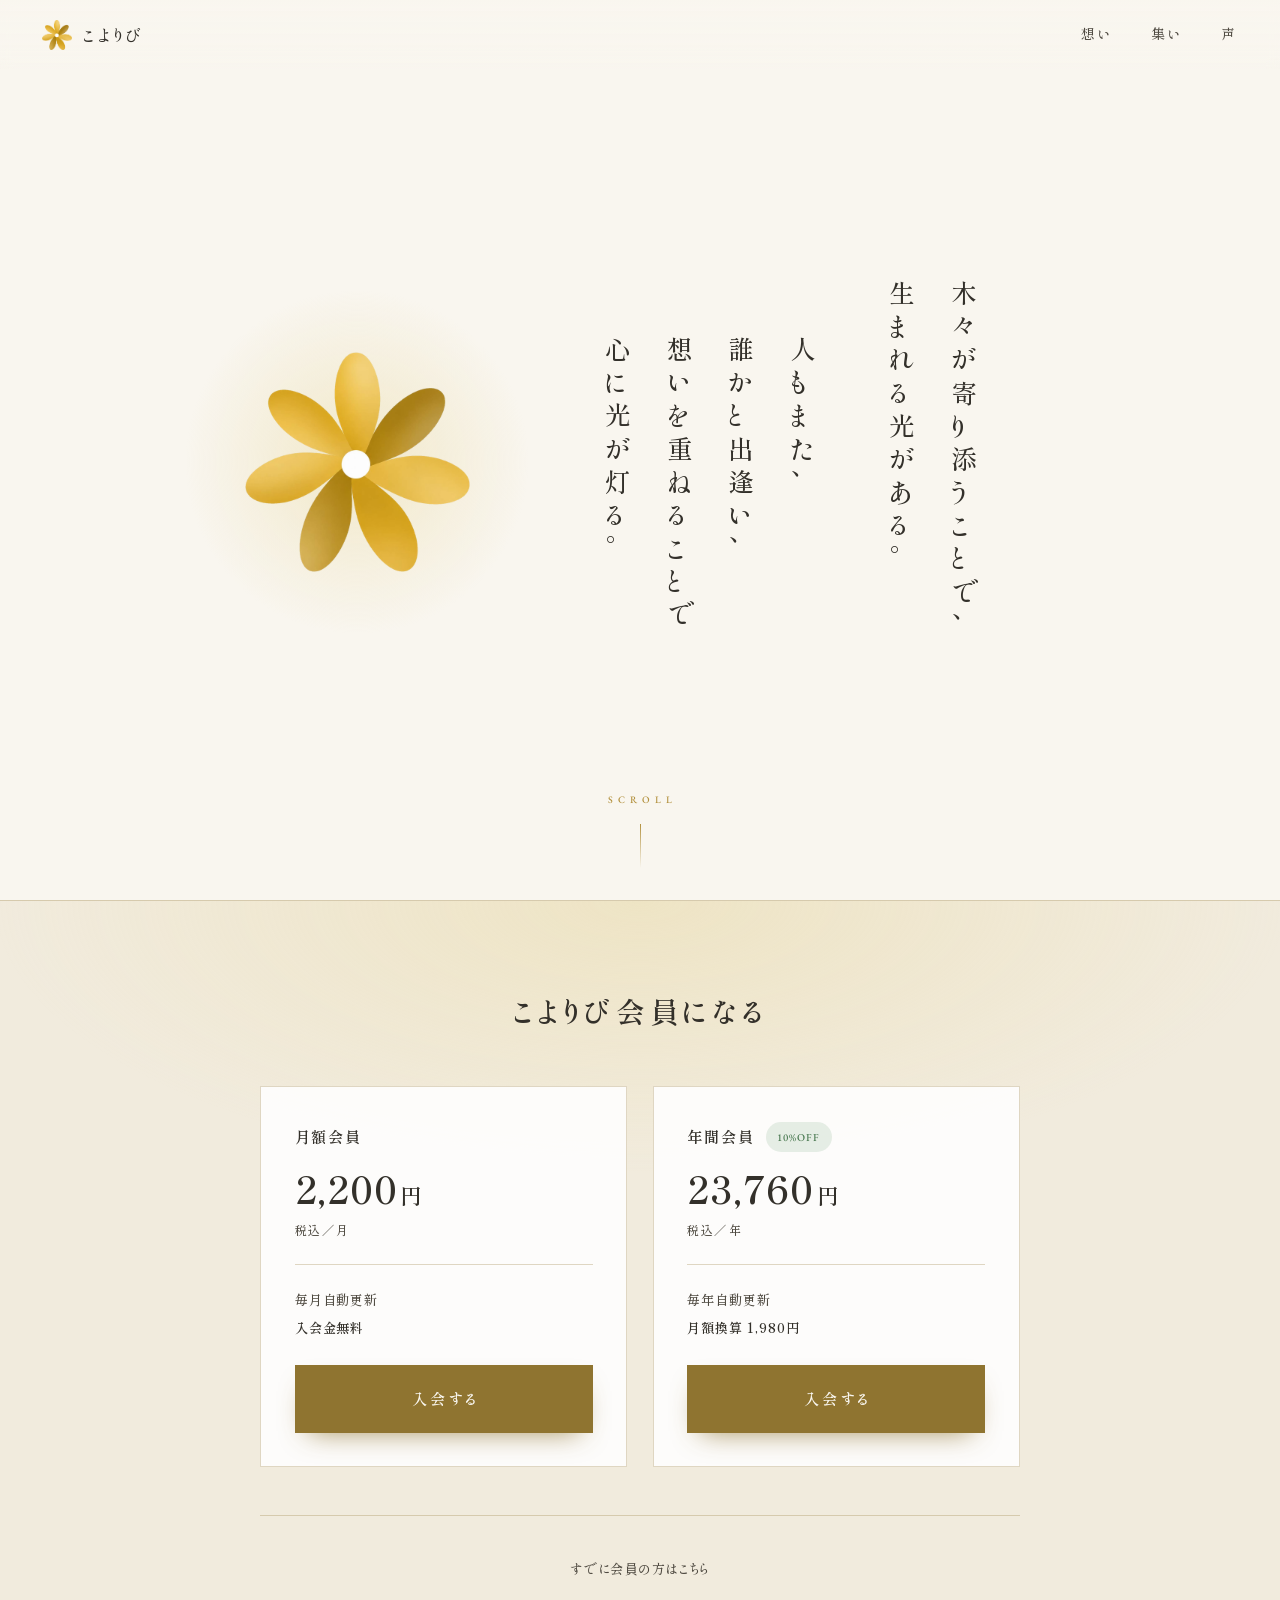
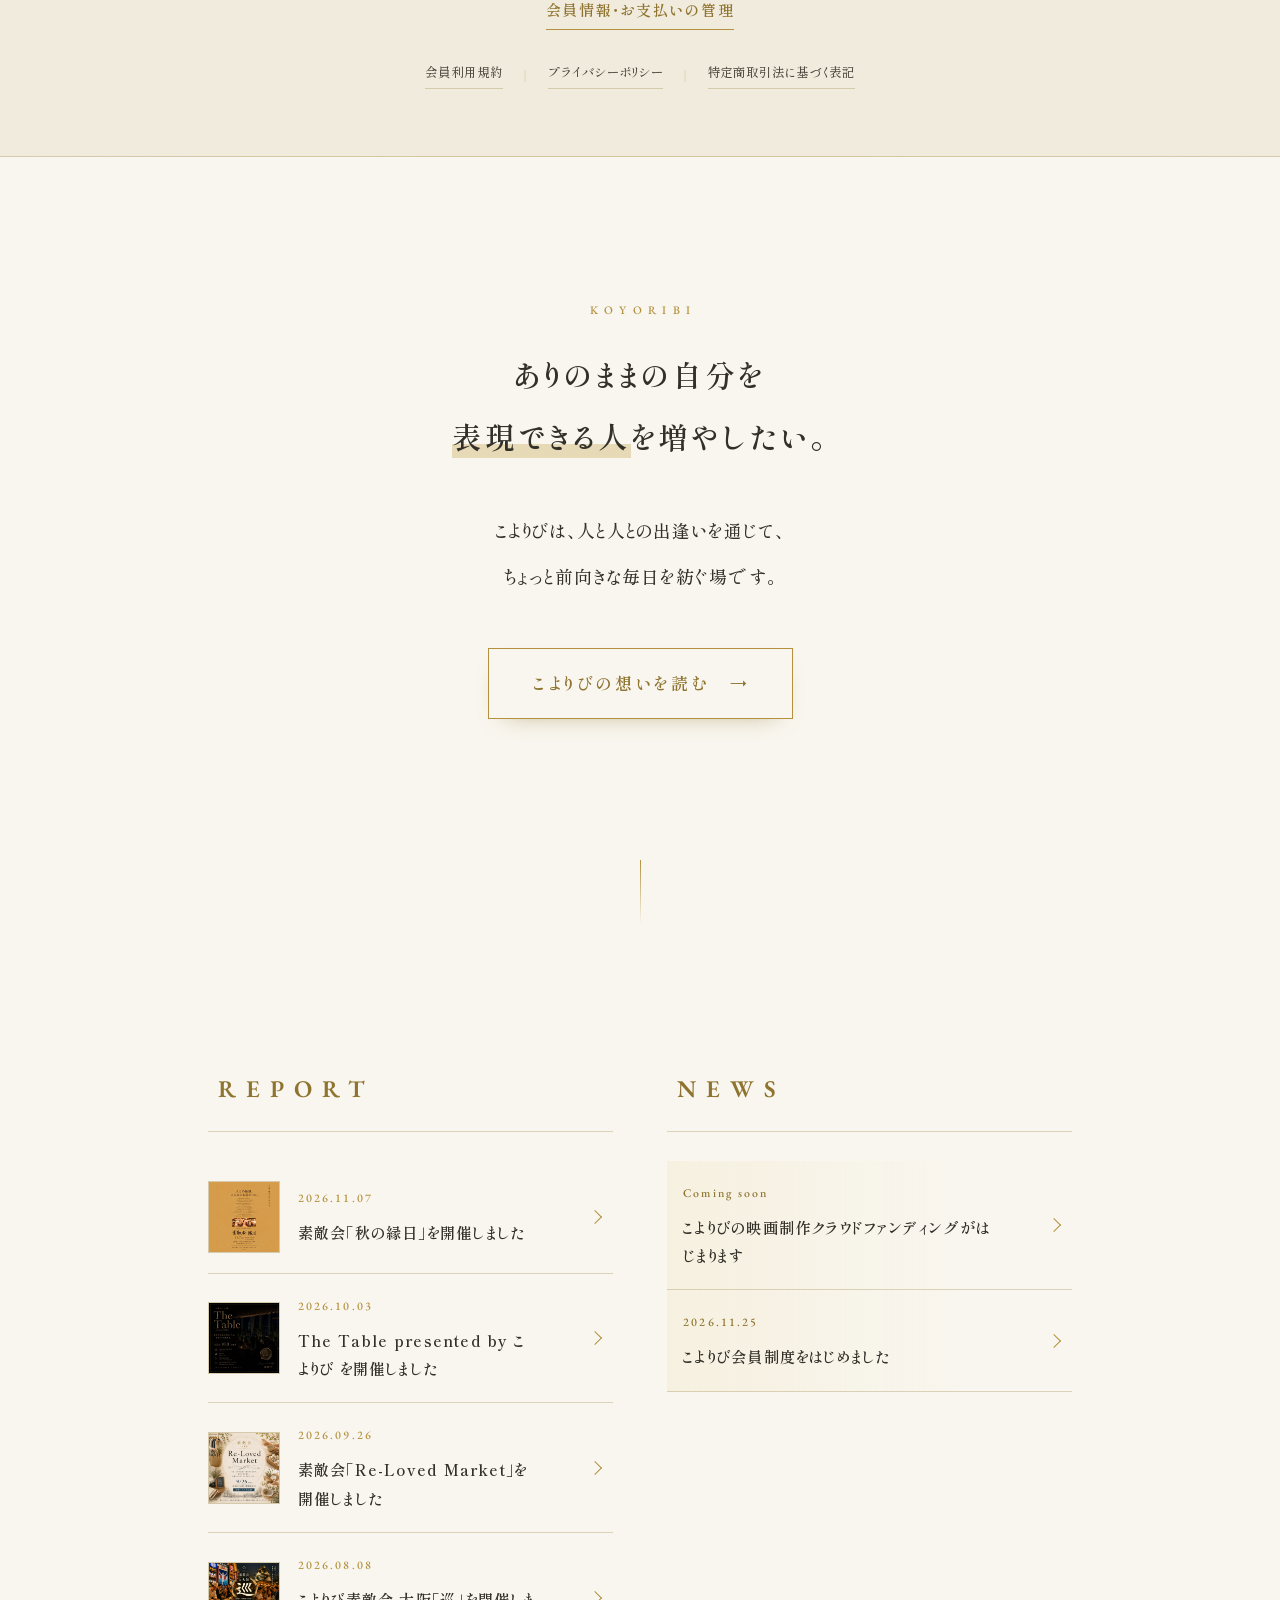
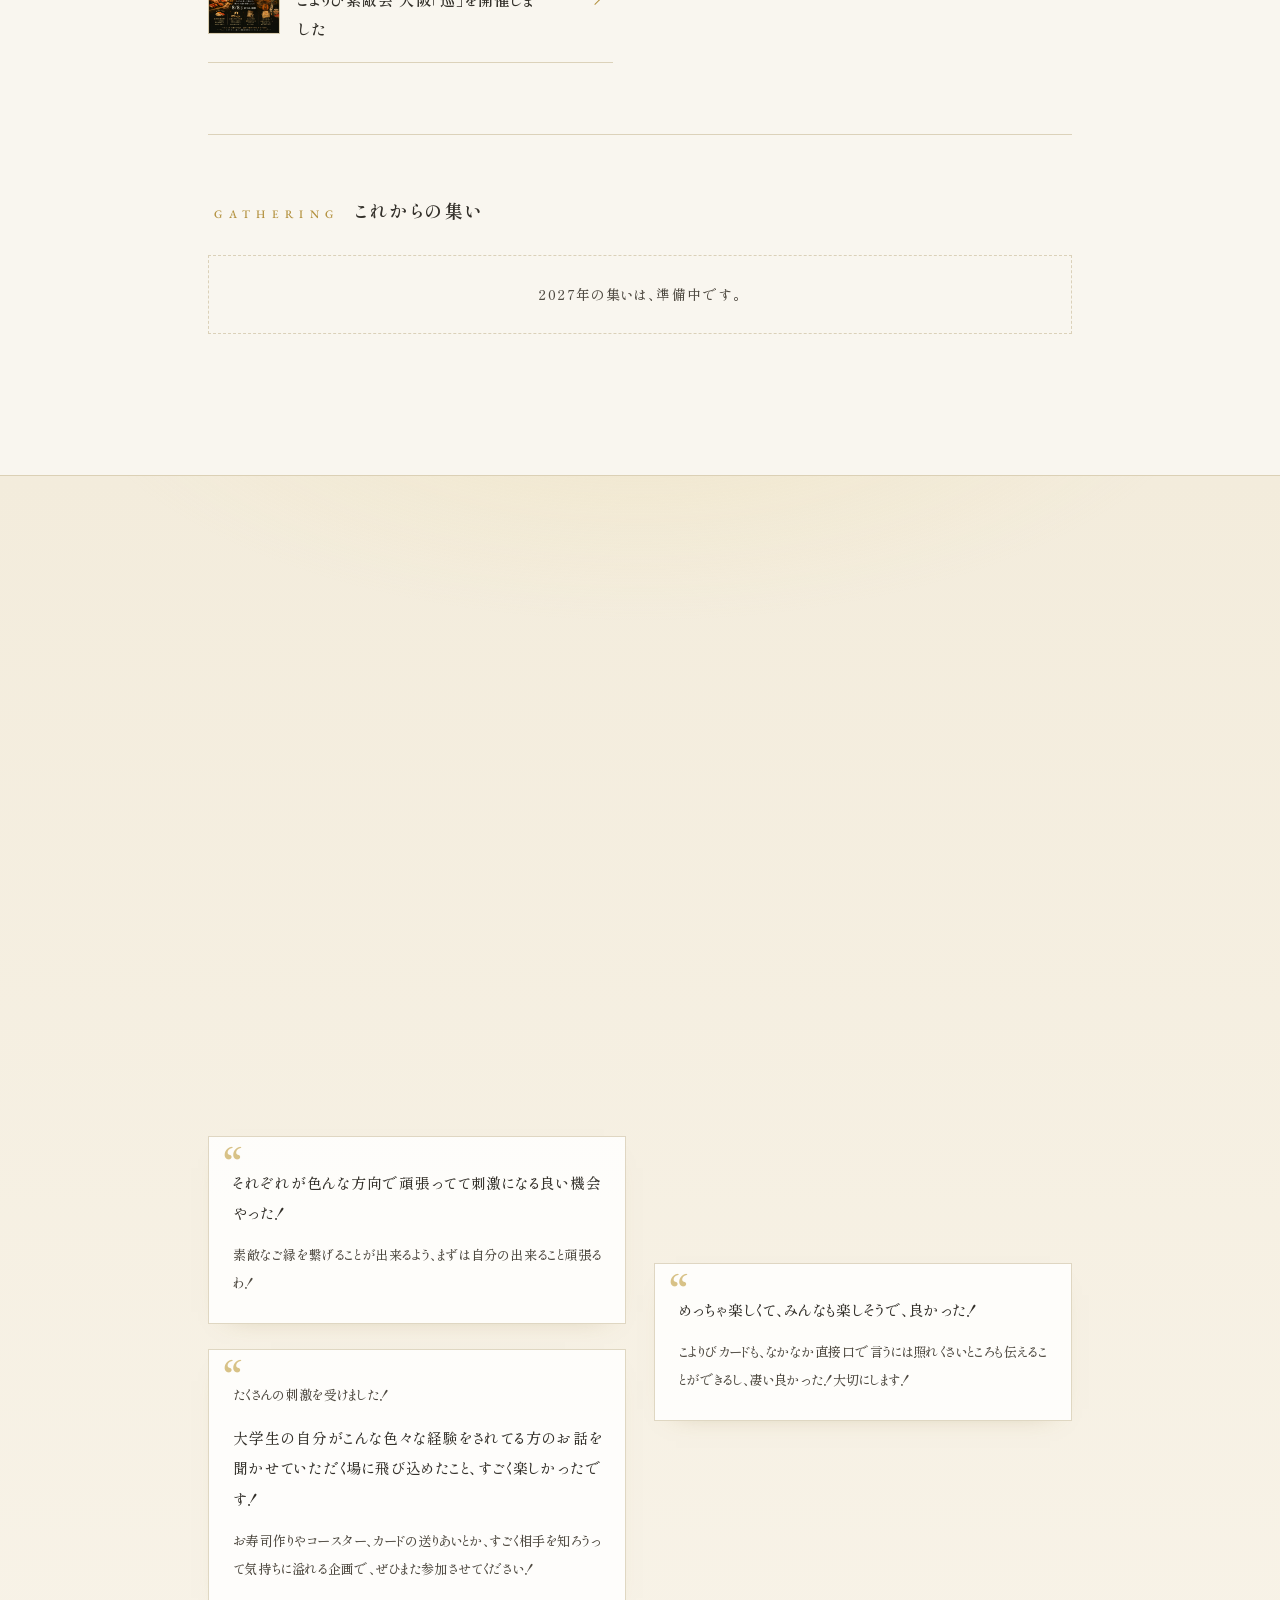
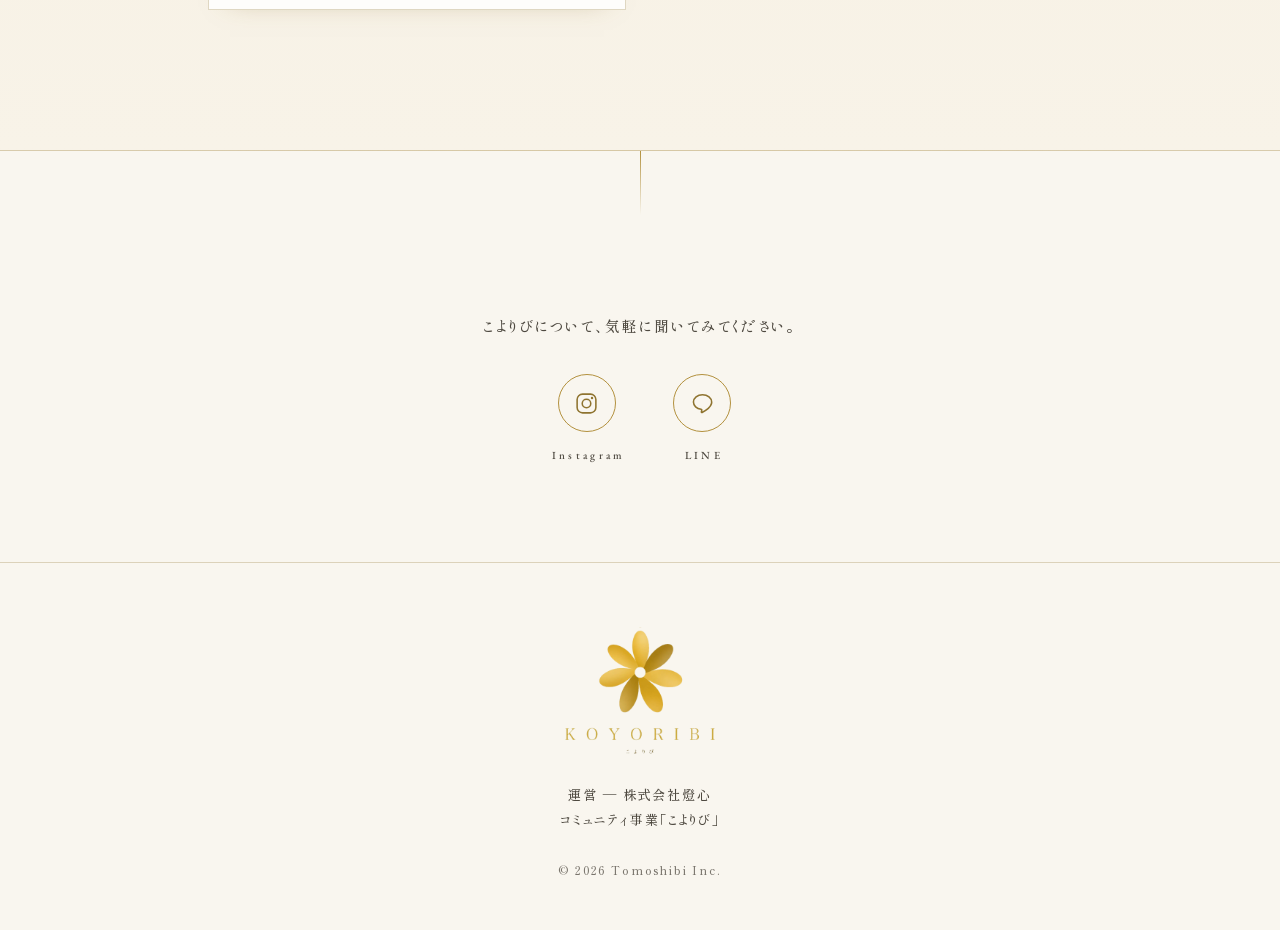
==== index.html @ 7877cbed "Add files via upload" ====
<!DOCTYPE html>
<html lang="ja">
<head>
<meta charset="UTF-8">
<meta name="viewport" content="width=device-width, initial-scale=1.0">
<title>こよりび | 木々が寄り添うことで、生まれる光がある。</title>
<meta name="description" content="こよりびは、人と人との出逢いを通じて、ちょっと前向きな毎日を紡ぐ場です。運営:株式会社燈心">
<link rel="preconnect" href="https://fonts.googleapis.com">
<link rel="preconnect" href="https://fonts.gstatic.com" crossorigin>
<link href="https://fonts.googleapis.com/css2?family=Shippori+Mincho:wght@400;500;600&family=EB+Garamond:wght@400;500&display=swap" rel="stylesheet">
<link rel="icon" href="logo-mark.png">
<link rel="stylesheet" href="style.css">
<style>
/* 折り返し単位(スマホで不自然な改行を防ぐ) */
.nb{ display:inline-block; }

/* ============ オープニング(木々が寄り添い、木漏れ日が生まれる) ============ */
#opening{
  position:fixed; inset:0; z-index:100;
  width:100%; height:100%;
  background:var(--washi);
  display:flex;
  align-items:center;
  justify-content:center;
  animation:openOut 1s ease 3.5s forwards;
}
#opening .op-inner{
  width:100%; max-width:560px;
  text-align:center;
  padding:0 1.4rem;
}
#opening .op-scene{
  width:100%;
  opacity:0;
  animation:opFade 1s ease .15s forwards;
}
#opening .op-scene svg{ display:block; width:100%; height:auto; overflow:visible; }

/* 木 */
#opening .op-trunk, #opening .op-branch{
  fill:none; stroke:#8C7A63; stroke-linecap:round;
}
#opening .op-trunk{ stroke-width:5; }
#opening .op-branch{ stroke-width:2.6; }
#opening .op-leaf{ opacity:.92; }
#opening .op-leaf.a{ fill:#9DB587; }
#opening .op-leaf.b{ fill:#B7CBA2; }
#opening .op-leaf.c{ fill:#879F74; }
#opening .op-ground{ fill:none; stroke:var(--line); stroke-width:1.4; stroke-linecap:round; }

#opening .op-tree{ transform-box:fill-box; transform-origin:50% 100%; }
#opening .op-l{ transform:translateX(-86px) rotate(-7deg); animation:opLeanL 2s cubic-bezier(.3,.85,.3,1) .25s forwards; }
#opening .op-r{ transform:translateX(86px)  rotate(7deg);  animation:opLeanR 2s cubic-bezier(.3,.85,.3,1) .25s forwards; }
@keyframes opLeanL{ to{ transform:translateX(0) rotate(0deg); } }
@keyframes opLeanR{ to{ transform:translateX(0) rotate(0deg); } }

/* 木漏れ日 */
#opening .op-light{ opacity:0; animation:opFade 1.3s ease 1.4s forwards; }
#opening .op-glow{ transform-origin:50% 40%; animation:opBloom 2.4s ease 1.4s forwards; }
@keyframes opBloom{ from{ transform:scale(.55); } to{ transform:scale(1); } }
#opening .op-rays{ opacity:0; animation:opRay 1.8s ease 1.75s forwards; }
@keyframes opRay{ to{ opacity:1; } }

/* ひかりの粒 */
#opening .op-dot{ fill:#E3CE8C; opacity:0; }
#opening .op-dot:nth-of-type(1){ animation:opDot 2.6s ease 2.0s infinite; }
#opening .op-dot:nth-of-type(2){ animation:opDot 2.6s ease 2.4s infinite; }
#opening .op-dot:nth-of-type(3){ animation:opDot 2.6s ease 2.8s infinite; }
@keyframes opDot{
  0%{ opacity:0; transform:translateY(-6px); }
  40%{ opacity:.9; }
  100%{ opacity:0; transform:translateY(22px); }
}

#opening .op-logo{
  width:clamp(160px, 36vw, 230px);
  margin:1.6rem auto 0;
  opacity:0;
  animation:opRise 1.2s cubic-bezier(.25,.8,.3,1) 2s forwards;
}
#opening .op-logo img{ display:block; width:100%; height:auto; }
#opening .op-word{
  margin-top:1rem;
  font-size:.8rem;
  letter-spacing:.3em; text-indent:.3em;
  color:var(--sumi-soft);
  opacity:0;
  animation:opFade 1.1s ease 2.5s forwards;
}
@keyframes opFade{ to{ opacity:1; } }
@keyframes opRise{ from{ opacity:0; transform:translateY(12px); } to{ opacity:1; transform:none; } }
@keyframes openOut{ to{ opacity:0; visibility:hidden; } }

body.op-lock{ overflow:hidden; }

@media (prefers-reduced-motion: reduce){ #opening{ display:none; } }

/* ============ Hero ============ */
.hero{
  min-height:100svh;
  width:100%;
  display:flex;
  align-items:center;
  justify-content:center;
  position:relative;
  padding:6.5rem 1.2rem 5rem;
}
.hero-inner{
  display:flex;
  align-items:center;
  justify-content:center;
  gap:clamp(1.8rem, 6vw, 5rem);
  max-width:100%;
}
.hero-flower{
  position:relative;
  width:clamp(140px, 24vw, 225px);
  flex-shrink:0;
}
.hero-flower img{ display:block; width:100%; height:auto; cursor:pointer; transition:transform 1.2s cubic-bezier(.3,.7,.25,1); }
.hero-flower:hover img{ transform:rotate(360deg); }
.hero-flower::before{
  content:"";
  position:absolute; inset:-38%;
  background:radial-gradient(circle, rgba(235,220,168,.55), transparent 62%);
  animation:breath 7s ease-in-out infinite;
  z-index:-1;
}
@keyframes breath{
  0%,100%{ opacity:.5; transform:scale(.96); }
  50%{ opacity:.95; transform:scale(1.05); }
}

.hero-copy{
  display:flex;
  flex-direction:row-reverse;
  align-items:flex-start;
  justify-content:center;
  gap:clamp(1.2rem, 3vw, 2.4rem);
}
.hero-copy .line{
  font-size:clamp(1.1rem, 2.6vw, 1.6rem);
  font-weight:500;
  color:var(--sumi);
  white-space:nowrap;
}
.hero-copy .poem{ padding-top:2.2em; }

.hero-load{ opacity:0; animation:heroin 1.6s ease forwards; }
.hero-load.d1{ animation-delay:3.9s; }
.hero-load.d2{ animation-delay:4.25s; }
.hero-load.d3{ animation-delay:4.6s; }
@keyframes heroin{ from{ opacity:0; transform:translateY(14px); } to{ opacity:1; transform:none; } }

.scroll-cue{
  position:absolute; bottom:2rem; left:0; right:0;
  font-family:var(--latin); font-size:.62rem; letter-spacing:.5em; text-indent:.5em;
  color:var(--kin); text-align:center;
  opacity:0; animation:heroin 1.6s ease 5.1s forwards;
}
.scroll-cue::after{
  content:""; display:block; width:1px; height:44px;
  margin:.8rem auto 0;
  background:linear-gradient(var(--kin), transparent);
  animation:cue 2.6s ease-in-out infinite;
}
@keyframes cue{ 0%{ transform:scaleY(0); transform-origin:top; } 55%{ transform:scaleY(1); transform-origin:top; } 56%{ transform-origin:bottom; } 100%{ transform:scaleY(0); transform-origin:bottom; } }

@media (prefers-reduced-motion: reduce){
  .hero-load, .scroll-cue{ opacity:1; animation:none; }
}

@media (min-width:601px){
  /* PCのみ:ロゴを少し左へ寄せる(テキストの位置は動かさない) */
  .hero-flower{ position:relative; left:clamp(-4rem, -3.2vw, -1.2rem); }
}

@media (max-width:600px){
  .hero-inner{ flex-direction:column; gap:2.2rem; }
  .hero-flower{ width:135px; }
  .hero-copy .poem{ padding-top:1.3em; }
  .hero-copy .line{ font-size:1.02rem; }
}

/* ============ 序 ============ */
.intro{ text-align:center; }
.intro p{ font-size:clamp(1rem, 2vw, 1.12rem); line-height:2.6; }
.intro .more{ margin-top:3rem; }

/* メインメッセージ */
.intro .main-line{
  font-size:clamp(1.25rem, 3.4vw, 1.85rem);
  font-weight:600;
  line-height:2.1;
  letter-spacing:.1em;
  color:var(--sumi);
  margin-bottom:2.4rem;
}
.intro .main-line .accent{
  background:linear-gradient(transparent 68%, rgba(216,194,135,.55) 68%);
}

/* 想いを読むボタン(強調) */
.link-line{
  display:inline-flex; align-items:center; gap:.9em;
  font-size:clamp(.95rem, 2.1vw, 1.05rem);
  font-weight:600;
  letter-spacing:.2em; text-indent:.2em;
  color:var(--kin-deep);
  border:1px solid var(--kin);
  padding:1.05rem 2.6rem;
  position:relative; overflow:hidden;
  box-shadow:0 10px 26px -18px rgba(143,116,48,.75);
  transition:color .4s, box-shadow .4s, transform .4s cubic-bezier(.25,.8,.3,1);
}
.link-line::before{
  content:""; position:absolute; inset:0; background:var(--kin);
  transform:scaleX(0); transform-origin:left; z-index:-1;
  transition:transform .45s cubic-bezier(.25,.8,.3,1);
}
.link-line .arrow{ transition:transform .45s cubic-bezier(.25,.8,.3,1); }
.link-line:hover, .link-line:focus-visible{
  color:var(--washi);
  transform:translateY(-3px);
  box-shadow:0 16px 32px -18px rgba(143,116,48,.9);
}
.link-line:hover::before, .link-line:focus-visible::before{ transform:scaleX(1); }
.link-line:hover .arrow{ transform:translateX(6px); }

/* ============ お知らせ(報告 / 特別な連絡) ============ */
.notice-grid{
  display:grid;
  grid-template-columns:repeat(auto-fit, minmax(min(100%, 300px), 1fr));
  gap:clamp(1.1rem, 2.6vw, 1.8rem);
  max-width:900px;
  margin:clamp(3rem, 7vw, 4.6rem) auto 0;
  text-align:left;
}
.notice{
  border:1px solid var(--line);
  background:rgba(255,255,255,.6);
  padding:clamp(1.6rem, 3.4vw, 2.1rem);
  position:relative;
  display:flex; flex-direction:column;
  transition:transform .5s cubic-bezier(.25,.8,.3,1), box-shadow .5s;
}
.notice:hover{ transform:translateY(-5px); box-shadow:0 18px 40px -22px rgba(143,116,48,.4); }
.notice-label{
  display:inline-block;
  align-self:flex-start;
  font-family:var(--latin);
  font-size:.64rem; letter-spacing:.34em; text-indent:.34em;
  text-transform:uppercase;
  color:var(--kin-deep);
  border:1px solid var(--line);
  padding:.34rem .9rem;
  margin-bottom:1.3rem;
}
.notice h3{
  font-size:1.06rem; font-weight:600;
  line-height:1.95; letter-spacing:.1em;
  margin-bottom:.9rem;
}
.notice-list{ list-style:none; }
.notice-list li{
  font-size:.86rem; line-height:2.1; color:var(--sumi-soft);
  padding-left:1.1em; position:relative;
}
.notice-list li + li{ margin-top:.7rem; }
.notice-list li::before{
  content:""; position:absolute; left:0; top:.95em;
  width:5px; height:5px; border-radius:50%; background:var(--kin-pale);
}
.notice-list .date{
  font-family:var(--latin); font-size:.76rem;
  letter-spacing:.14em; color:var(--kin); margin-right:.7em;
}
.notice p{ font-size:.88rem; line-height:2.15; color:var(--sumi-soft); }
.notice .notice-cta{ margin-top:1.5rem; }
.notice .notice-cta .btn-apply{
  display:block; text-align:center;
  padding:.95rem 1rem;
  font-size:.86rem;
  letter-spacing:.16em; text-indent:.16em;
}

/* 特別な連絡 */
.notice.is-special{
  background:linear-gradient(180deg, rgba(235,220,168,.26), rgba(255,255,255,.72));
  border-color:var(--kin);
}
.notice.is-special .notice-label{
  background:var(--kin-deep); color:var(--washi); border-color:var(--kin-deep);
}
.notice.is-special::after{
  content:""; position:absolute; inset:3px;
  border:1px solid rgba(179,145,62,.3);
  pointer-events:none;
}

/* ============ 素敵会・イベント一覧 ============ */
.event-head{ text-align:center; }
.event-lead{
  text-align:center; color:var(--sumi-soft);
  font-size:.98rem; line-height:2.4;
  max-width:34em; margin:0 auto 4rem;
}
.event-grid{
  display:grid;
  grid-template-columns:repeat(auto-fit, minmax(min(100%, 290px), 1fr));
  gap:clamp(1.6rem, 3.5vw, 2.6rem);
}
.event-card{
  border:1px solid var(--line);
  background:rgba(255,255,255,.55);
  position:relative;
  display:flex;
  flex-direction:column;
  overflow:hidden;
  min-width:0;
}
.event-card::before, .event-card::after{
  content:""; position:absolute; width:14px; height:14px; z-index:2;
}
.event-card::before{ top:-1px; left:-1px; border-top:1px solid var(--kin); border-left:1px solid var(--kin); }
.event-card::after{ bottom:-1px; right:-1px; border-bottom:1px solid var(--kin); border-right:1px solid var(--kin); }
.event-photo{ overflow:hidden; aspect-ratio:1/1; position:relative; }
.event-photo img{
  width:100%; height:100%; object-fit:cover;
  transition:transform 1.4s cubic-bezier(.2,.7,.2,1), filter .6s;
}
.event-card:not(.is-past):hover .event-photo img{ transform:scale(1.045); }
.event-body{
  padding:1.8rem 1.6rem 2rem;
  display:flex; flex-direction:column; flex:1;
}
.event-date{
  font-family:var(--latin);
  font-size:.78rem; letter-spacing:.2em;
  color:var(--kin);
  margin-bottom:.7rem;
}
.event-place{
  font-family:var(--serif);
  letter-spacing:.12em;
  color:var(--sumi-soft);
  font-size:.78rem;
  margin-left:.6em;
  white-space:nowrap;
}
.event-name{
  font-size:clamp(1.1rem, 2.2vw, 1.3rem);
  letter-spacing:.12em;
  margin-bottom:1rem;
  line-height:1.8;
}
.event-venue{
  display:inline-block;
  margin-top:.7rem;
  padding-top:.7rem;
  border-top:1px dashed var(--line);
  font-size:.82rem;
  line-height:1.95;
  color:var(--kin-deep);
  font-weight:500;
}
.event-desc{
  font-size:.88rem; color:var(--sumi-soft);
  line-height:2.1;
  margin-bottom:1.6rem;
  flex:1;
}
.event-actions{ display:flex; flex-direction:column; gap:.7rem; align-items:stretch; }
.event-actions .apply-note{
  font-size:.72rem;
  letter-spacing:.06em;
  color:var(--sumi-soft);
  opacity:.85;
  text-align:center;
  margin-top:.2rem;
}

/* --- 終了した会 --- */
.event-card.is-past{ background:rgba(240,238,233,.7); border-color:rgba(120,115,105,.22); }
.event-card.is-past::before, .event-card.is-past::after{ border-color:rgba(120,115,105,.4); }
.event-card.is-past .event-photo img{ filter:grayscale(1) opacity(.55); }
.event-card.is-past .event-date{ color:#8A857B; }
.event-card.is-past .event-name,
.event-card.is-past .event-desc,
.event-card.is-past .event-place{ color:#8A857B; }
.past-badge{
  position:absolute; z-index:3;
  top:1rem; left:1rem;
  background:rgba(70,66,60,.86);
  color:#EDE9E0;
  font-size:.74rem;
  letter-spacing:.24em; text-indent:.24em;
  padding:.45rem 1.1rem;
}
.btn-done{
  display:block;
  text-align:center;
  background:transparent;
  border:1px solid rgba(120,115,105,.35);
  color:#8A857B;
  padding:.9rem 1rem;
  font-size:.86rem;
  letter-spacing:.2em; text-indent:.2em;
  cursor:not-allowed;
  pointer-events:none;
}

/* ============ 会員 ============ */
.member{
  border-top:1px solid var(--line);
  border-bottom:1px solid var(--line);
  background:
    radial-gradient(900px 380px at 50% 0%, rgba(235,220,168,.46), transparent 72%),
    var(--washi-deep);
  padding:clamp(3.4rem, 8vw, 5rem) 1.3rem clamp(3rem, 7vw, 4.2rem);
  text-align:center;
}
.member-title{
  font-size:clamp(1.3rem, 3.6vw, 1.8rem);
  font-weight:600; letter-spacing:.16em;
  margin-bottom:clamp(2rem, 5vw, 2.8rem);
}
.plan-grid{
  display:grid;
  grid-template-columns:repeat(auto-fit, minmax(min(100%, 280px), 1fr));
  gap:clamp(1rem, 2.6vw, 1.6rem);
  max-width:760px; margin:0 auto;
  text-align:left;
}
.plan{
  background:rgba(255,255,255,.88);
  border:1px solid var(--line);
  padding:clamp(1.6rem, 3.6vw, 2.1rem);
  display:flex; flex-direction:column;
  transition:transform .5s cubic-bezier(.25,.8,.3,1), box-shadow .5s, border-color .4s;
}
.plan:hover{ transform:translateY(-5px); border-color:var(--kin); box-shadow:0 20px 44px -24px rgba(143,116,48,.5); }
.plan-head{ display:flex; align-items:center; gap:.7rem; margin-bottom:.7rem; }
.plan-name{ font-size:.95rem; font-weight:600; letter-spacing:.12em; }
.plan-badge{
  font-family:var(--latin); font-size:.66rem; font-weight:500;
  letter-spacing:.1em; color:#4B7A52;
  background:rgba(104,154,112,.16); border-radius:999px;
  padding:.24rem .7rem;
}
.plan-price{
  font-size:clamp(1.9rem, 5.4vw, 2.4rem);
  font-weight:600; letter-spacing:.02em; line-height:1.2;
  color:var(--sumi);
}
.plan-price .yen{ font-size:.56em; margin-left:.12em; }
.plan-unit{ margin-top:.5rem; font-size:.76rem; letter-spacing:.12em; color:var(--sumi-soft); }
.plan-meta{
  margin-top:1.3rem; padding-top:1.3rem;
  border-top:1px solid var(--line);
  font-size:.82rem; line-height:2.1; color:var(--sumi-soft);
}
.plan-meta strong{ color:var(--sumi); font-weight:600; }
.plan-btn{
  display:block; text-align:center; margin-top:1.5rem;
  background:var(--kin-deep); border:1px solid var(--kin-deep);
  color:var(--washi);
  font-size:.95rem; font-weight:600;
  letter-spacing:.2em; text-indent:.2em;
  padding:1.05rem 1rem;
  box-shadow:0 12px 28px -14px rgba(143,116,48,.85);
  transition:background .35s, transform .4s cubic-bezier(.25,.8,.3,1), box-shadow .4s;
}
.plan-btn:hover, .plan-btn:focus-visible{
  background:#7A6228; transform:translateY(-2px);
  box-shadow:0 18px 34px -14px rgba(143,116,48,.95);
}
.member-foot{
  max-width:760px; margin:clamp(2.2rem,5vw,3rem) auto 0;
  padding-top:clamp(1.8rem,4vw,2.4rem);
  border-top:1px solid var(--line);
}
.member-foot .already{ font-size:.82rem; letter-spacing:.1em; color:var(--sumi-soft); }
.portal-link{
  display:inline-block; margin-top:.7rem;
  font-size:.94rem; font-weight:600; letter-spacing:.12em;
  color:var(--kin-deep);
  border-bottom:1px solid var(--kin);
  padding-bottom:.25rem;
  transition:color .3s, border-color .3s;
}
.portal-link:hover{ color:#7A6228; border-color:var(--kin-deep); }
.legal-links{
  margin-top:1.8rem;
  display:flex; justify-content:center; align-items:center;
  flex-wrap:wrap; gap:.4rem 1rem;
  font-size:.78rem; letter-spacing:.08em;
}
.legal-links a{ color:var(--sumi-soft); border-bottom:1px solid var(--line); padding-bottom:.15rem; transition:color .3s, border-color .3s; }
.legal-links a:hover{ color:var(--kin-deep); border-color:var(--kin); }
.legal-links .sep{ color:var(--line); }

/* ============ Report / News ============ */
.stream-grid{
  display:grid;
  grid-template-columns:repeat(auto-fit, minmax(min(100%, 330px), 1fr));
  gap:clamp(2.2rem, 5vw, 3.4rem);
}
.col-head{ margin-bottom:1.8rem; }
.col-head .eyebrow{
  font-size:clamp(1.15rem, 3.2vw, 1.5rem);
  font-weight:600;
  letter-spacing:.42em; text-indent:.42em;
  color:var(--kin-deep);
  margin-bottom:0;
  padding-bottom:1rem;
  border-bottom:1px solid var(--line);
}
.feed{ list-style:none; }
.feed-item{ border-bottom:1px solid var(--line); }
.feed-link{
  display:flex; align-items:center; gap:1.1rem;
  padding:1.25rem .4rem 1.25rem 0;
  position:relative;
  transition:color .3s, background .3s;
}
.feed-link:hover{ color:var(--kin-deep); }
.feed-thumb{
  flex:0 0 auto; width:72px; height:72px;
  overflow:hidden; border:1px solid var(--line); background:var(--washi-deep);
}
.feed-thumb img{
  width:100%; height:100%; object-fit:cover; object-position:center top;
  transition:transform .6s cubic-bezier(.25,.8,.3,1);
}
.feed-link:hover .feed-thumb img{ transform:scale(1.07); }
.feed-text{ flex:1; min-width:0; }
.feed-date{
  display:block; font-family:var(--latin);
  font-size:.74rem; letter-spacing:.18em; color:var(--kin);
  margin-bottom:.45rem;
}
.feed-title{
  display:block; font-size:.96rem; font-weight:600;
  letter-spacing:.08em; line-height:1.85;
  padding-right:2.2rem;
}
.feed-link::after{
  content:""; flex:0 0 auto;
  width:9px; height:9px; margin-right:.4rem;
  border-top:1.4px solid var(--kin); border-right:1.4px solid var(--kin);
  transform:rotate(45deg);
  transition:transform .4s cubic-bezier(.25,.8,.3,1);
}
.feed-link:hover::after{ transform:rotate(45deg) translate(3px,-3px); }
.col.is-news .feed-item{ background:linear-gradient(90deg, rgba(235,220,168,.22), transparent 72%); }
.col.is-news .feed-date{ color:var(--kin-deep); }
.col.is-news .feed-link{ padding-left:1rem; }

/* ============ これからの集い(コンパクト) ============ */
.next{ border-top:1px solid var(--line); padding-top:clamp(2.6rem, 6vw, 3.6rem); margin-top:clamp(3rem, 7vw, 4.4rem); }
.next-head{ display:flex; align-items:baseline; gap:1rem; flex-wrap:wrap; margin-bottom:1.6rem; }
.next-head h2{ font-size:1.12rem; letter-spacing:.14em; }
.next-head .eyebrow{ margin-bottom:0; }
.next-list{ list-style:none; display:grid; gap:.9rem; }
.next-row{
  display:flex; align-items:center; gap:clamp(.9rem, 2.4vw, 1.6rem);
  flex-wrap:wrap;
  border:1px solid var(--line);
  background:rgba(255,255,255,.6);
  padding:1.1rem 1.3rem;
  transition:border-color .35s, transform .4s cubic-bezier(.25,.8,.3,1);
}
.next-row:hover{ border-color:var(--kin); transform:translateX(4px); }
.next-row .d{
  font-family:var(--latin); font-size:.82rem;
  letter-spacing:.14em; color:var(--kin); white-space:nowrap;
}
.next-row .t{ font-size:.94rem; font-weight:600; letter-spacing:.08em; flex:1; min-width:11em; }
.next-row .p{ font-size:.76rem; color:var(--sumi-soft); letter-spacing:.1em; }
.next-row .go{
  font-size:.78rem; letter-spacing:.14em;
  color:var(--kin-deep); border-bottom:1px solid var(--line);
  padding-bottom:.2rem; white-space:nowrap;
}
.next-empty{
  border:1px dashed var(--line);
  padding:1.5rem 1.3rem; text-align:center;
  font-size:.86rem; color:var(--sumi-soft); letter-spacing:.1em;
}

/* ============ 参加者の声 ============ */
#voices{
  background:
    radial-gradient(900px 420px at 50% -10%, rgba(235,220,168,.34), transparent 65%),
    linear-gradient(180deg, #F3ECDC, #F8F3E8);
  border-top:1px solid var(--line);
  border-bottom:1px solid var(--line);
}
.voices-head{ text-align:center; margin-bottom:3.4rem; }
.voices-head p{ color:var(--sumi-soft); font-size:.9rem; margin-top:1rem; }
.voices{
  columns:2;
  column-gap:clamp(1rem, 2.2vw, 1.8rem);
  max-width:960px;
  margin:0 auto;
}
@media (max-width:820px){ .voices{ columns:1; max-width:34em; } }
.voice{
  break-inside:avoid;
  margin:0 0 clamp(1rem, 2.2vw, 1.6rem);
  padding:1.9rem 1.5rem 1.6rem;
  background:rgba(255,255,255,.82);
  border:1px solid var(--line);
  box-shadow:0 10px 26px -22px rgba(143,116,48,.5);
  position:relative;
  /* 日本語の折り返しを自然に */
  text-align:justify;
  line-break:strict;
  word-break:normal;
  overflow-wrap:normal;
  letter-spacing:.02em;
}
.voice::before{
  content:"\201C";
  position:absolute; top:.15rem; left:.85rem;
  font-family:var(--latin);
  font-size:2.9rem;
  color:var(--kin-pale);
  line-height:1;
}
.voice .strong{
  display:block;
  font-size:.92rem;
  font-weight:500;
  color:var(--sumi);
  line-height:2.05;
  margin-bottom:.8rem;
}
.voice p{
  font-size:.82rem;
  color:var(--sumi-soft);
  line-height:2.15;
  margin:0;
}
.voice .who{
  display:block;
  text-align:right;
  margin-top:1.2rem;
  font-size:.72rem;
  letter-spacing:.14em;
  color:var(--kin-deep);
}

/* ============ SNS ============ */
.sns{ text-align:center; padding:clamp(4rem, 8vw, 6rem) 1.4rem; }
.sns-lead{ font-size:.92rem; letter-spacing:.14em; color:var(--sumi-soft); margin-bottom:2rem; }
.sns-row{ display:flex; justify-content:center; gap:clamp(1.8rem, 6vw, 3rem); }
.sns-item{ display:flex; flex-direction:column; align-items:center; gap:.7rem; }
.sns-icon{
  width:58px; height:58px; border-radius:50%;
  display:flex; align-items:center; justify-content:center;
  border:1px solid var(--kin);
  color:var(--kin-deep);
  transition:background .4s, color .4s, transform .45s cubic-bezier(.25,.8,.3,1), box-shadow .45s;
}
.sns-icon svg{ width:25px; height:25px; display:block; }
.sns-item:hover .sns-icon, .sns-item:focus-visible .sns-icon{
  background:var(--kin); color:var(--washi);
  transform:translateY(-5px);
  box-shadow:0 16px 30px -16px rgba(143,116,48,.9);
}
.sns-name{
  font-family:var(--latin); font-size:.68rem;
  letter-spacing:.3em; text-indent:.3em; color:var(--sumi-soft);
}
</style>
</head>
<body class="op-lock">

<!-- ============ オープニング ============ -->
<div id="opening" aria-hidden="true">
  <div class="op-inner">
    <div class="op-scene">
      <svg viewBox="0 0 440 290" role="presentation" focusable="false">
        <defs>
          <radialGradient id="opGlowG" cx="50%" cy="40%" r="50%">
            <stop offset="0%"   stop-color="#FBF1CF" stop-opacity=".95"/>
            <stop offset="42%"  stop-color="#EBDCA8" stop-opacity=".48"/>
            <stop offset="100%" stop-color="#EBDCA8" stop-opacity="0"/>
          </radialGradient>
          <linearGradient id="opRayG" x1="0" y1="0" x2="0" y2="1">
            <stop offset="0%"   stop-color="#F2E3B2" stop-opacity="0"/>
            <stop offset="28%"  stop-color="#F2E3B2" stop-opacity=".5"/>
            <stop offset="100%" stop-color="#F2E3B2" stop-opacity="0"/>
          </linearGradient>
        </defs>

        <!-- 木漏れ日 -->
        <g class="op-light">
          <ellipse class="op-glow" cx="220" cy="152" rx="104" ry="92" fill="url(#opGlowG)"/>
          <g class="op-rays">
            <path d="M220 112 L198 252 L213 252 Z" fill="url(#opRayG)"/>
            <path d="M220 112 L227 252 L245 250 Z" fill="url(#opRayG)"/>
            <path d="M220 112 L168 246 L188 252 Z" fill="url(#opRayG)"/>
            <path d="M220 112 L256 252 L276 242 Z" fill="url(#opRayG)"/>
          </g>
          <circle class="op-dot" cx="202" cy="186" r="3"/>
          <circle class="op-dot" cx="236" cy="166" r="2.4"/>
          <circle class="op-dot" cx="219" cy="210" r="2.1"/>
        </g>

        <!-- 左の木 -->
        <g class="op-tree op-l">
          <path class="op-trunk"  d="M156 252 C156 206 154 180 148 156"/>
          <path class="op-branch" d="M154 196 C143 187 133 182 122 180"/>
          <path class="op-branch" d="M151 176 C162 168 172 164 182 162"/>
          <ellipse class="op-leaf c" cx="112" cy="124" rx="31" ry="26"/>
          <ellipse class="op-leaf a" cx="142" cy="142" rx="47" ry="39"/>
          <ellipse class="op-leaf b" cx="172" cy="114" rx="36" ry="30"/>
        </g>

        <!-- 右の木 -->
        <g class="op-tree op-r">
          <path class="op-trunk"  d="M284 252 C284 206 286 180 292 156"/>
          <path class="op-branch" d="M286 196 C297 187 307 182 318 180"/>
          <path class="op-branch" d="M289 176 C278 168 268 164 258 162"/>
          <ellipse class="op-leaf c" cx="328" cy="124" rx="31" ry="26"/>
          <ellipse class="op-leaf a" cx="298" cy="142" rx="47" ry="39"/>
          <ellipse class="op-leaf b" cx="268" cy="114" rx="36" ry="30"/>
        </g>

        <path class="op-ground" d="M70 252 Q220 242 370 252"/>
      </svg>
    </div>
    <div class="op-logo">
      <img src="logo-full-jp.png" alt="こよりび KOYORIBI">
    </div>
    <p class="op-word">木々が寄り添うことで、生まれる光がある。</p>
  </div>
</div>

<header class="site" id="siteHeader">
  <a class="brand" href="index.html" aria-label="こよりび トップページ">
    <img class="brand-mark" src="logo-mark.png" alt="" width="30" height="30">
    <span class="name">こよりび</span>
  </a>
  <nav class="global" aria-label="サイト内メニュー">
    <a href="philosophy.html">想い</a>
    <a href="#sutekikai">集い</a>
    <a href="#voices">声</a>
  </nav>
</header>

<!-- ============ HERO ============ -->
<div class="hero">
  <div class="hero-inner">
    <div class="hero-flower hero-load d1">
      <img src="logo-mark.png" alt="こよりびのロゴ">
    </div>
    <div class="hero-copy">
      <h1 class="line tate hero-load d2">木々が寄り添うことで、<br>生まれる光がある。</h1>
      <p class="line poem tate hero-load d3">人もまた、<br>誰かと出逢い、<br>想いを重ねることで<br>心に光が灯る。</p>
    </div>
  </div>
  <div class="scroll-cue" aria-hidden="true">SCROLL</div>
</div>

<!-- ============ 会員 ============ -->
<div class="member" id="member">
  <h2 class="member-title">こよりび会員になる</h2>

  <div class="plan-grid">
    <div class="plan">
      <div class="plan-head"><span class="plan-name">月額会員</span></div>
      <p class="plan-price">2,200<span class="yen">円</span></p>
      <p class="plan-unit">税込／月</p>
      <p class="plan-meta">毎月自動更新<br><strong>入会金無料</strong></p>
      <a class="plan-btn" href="https://buy.stripe.com/6oU4gzfzNgnE7UY14ie7m00" target="_blank" rel="noopener">入会する</a>
    </div>

    <div class="plan">
      <div class="plan-head"><span class="plan-name">年間会員</span><span class="plan-badge">10%OFF</span></div>
      <p class="plan-price">23,760<span class="yen">円</span></p>
      <p class="plan-unit">税込／年</p>
      <p class="plan-meta">毎年自動更新<br><strong>月額換算 1,980円</strong></p>
      <a class="plan-btn" href="https://buy.stripe.com/8x2fZhcnBc7ocbe00ee7m01" target="_blank" rel="noopener">入会する</a>
    </div>
  </div>

  <div class="member-foot">
    <p class="already">すでに会員の方はこちら</p>
    <a class="portal-link" href="https://billing.stripe.com/p/login/6oU4gzfzNgnE7UY14ie7m00" target="_blank" rel="noopener">会員情報・お支払いの管理</a>
    <p class="legal-links">
      <a href="terms.html">会員利用規約</a>
      <span class="sep" aria-hidden="true">｜</span>
      <a href="privacy.html">プライバシーポリシー</a>
      <span class="sep" aria-hidden="true">｜</span>
      <a href="tokushoho.html">特定商取引法に基づく表記</a>
    </p>
  </div>
</div>

<!-- ============ 序 ============ -->
<section class="intro">
  <div class="wrap-narrow reveal">
    <span class="eyebrow">Koyoribi</span>
    <p class="main-line">
      <span class="nb">ありのままの自分を</span><br>
      <span class="nb"><span class="accent">表現できる人</span>を増やしたい。</span>
    </p>
    <p>
      こよりびは、人と人との出逢いを通じて、<br>
      ちょっと前向きな毎日を紡ぐ場です。
    </p>
    <div class="more">
      <a class="link-line" href="philosophy.html">こよりびの想いを読む<span class="arrow" aria-hidden="true">→</span></a>
    </div>
  </div>

</section>

<div class="rule" aria-hidden="true"></div>

<!-- ============ Report / News ============ -->
<section id="sutekikai">
  <div class="wrap">

    <div class="stream-grid">

      <!-- ① レポート -->
      <div class="col reveal" id="report">
        <div class="col-head">
          <span class="eyebrow">Report</span>
        </div>
        <ul class="feed">

          <li class="feed-item">
            <a class="feed-link" href="report-itto.html">
              <span class="feed-thumb"><img src="event-itto.jpg" alt="" loading="lazy"></span>
              <span class="feed-text">
                <span class="feed-date">2026.11.07</span>
                <span class="feed-title">素敵会「秋の縁日」を開催しました</span>
              </span>
            </a>
          </li>

          <li class="feed-item">
            <a class="feed-link" href="report-thetable.html">
              <span class="feed-thumb"><img src="event-thetable.jpg" alt="" loading="lazy"></span>
              <span class="feed-text">
                <span class="feed-date">2026.10.03</span>
                <span class="feed-title">The Table presented by こよりび を開催しました</span>
              </span>
            </a>
          </li>

          <li class="feed-item">
            <a class="feed-link" href="report-reloved.html">
              <span class="feed-thumb"><img src="event-reloved.jpg" alt="" loading="lazy"></span>
              <span class="feed-text">
                <span class="feed-date">2026.09.26</span>
                <span class="feed-title">素敵会「Re-Loved Market」を開催しました</span>
              </span>
            </a>
          </li>

          <li class="feed-item">
            <a class="feed-link" href="report-meguri.html">
              <span class="feed-thumb"><img src="event-meguri.jpg" alt="" loading="lazy"></span>
              <span class="feed-text">
                <span class="feed-date">2026.08.08</span>
                <span class="feed-title">こよりび素敵会 大阪「巡」を開催しました</span>
              </span>
            </a>
          </li>

        </ul>
      </div>

      <!-- ② ニュース -->
      <div class="col is-news reveal" id="news">
        <div class="col-head">
          <span class="eyebrow">News</span>
        </div>
        <ul class="feed">

          <li class="feed-item">
            <!-- ★ 公開後のCAMPFIRE公式URL。変更する場合はここだけ差し替えてください -->
            <a class="feed-link" href="https://camp-fire.jp/projects/999505/" target="_blank" rel="noopener">
              <span class="feed-text">
                <span class="feed-date">Coming soon</span>
                <span class="feed-title">こよりびの映画制作クラウドファンディングがはじまります</span>
              </span>
            </a>
          </li>

          <li class="feed-item">
            <a class="feed-link" href="#member">
              <span class="feed-text">
                <span class="feed-date">2026.11.25</span>
                <span class="feed-title">こよりび会員制度をはじめました</span>
              </span>
            </a>
          </li>

        </ul>
      </div>

    </div>

    <!-- ============ これからの集い(コンパクト) ============ -->
    <div class="next reveal">
      <div class="next-head">
        <span class="eyebrow">Gathering</span>
        <h2>これからの集い</h2>
      </div>
      <ul class="next-list" id="nextList">
        <!--
          ★ 次の会が決まったら、下の <li> を1つコピーして日付・名前・場所・申込URLを書き換えてください。
             data-end は開催日。その日を過ぎると自動で非表示になります。

          <li class="next-row" data-end="2027-01-24">
            <span class="d">2027.01.24 SAT</span>
            <span class="t">素敵会「◯◯」</span>
            <span class="p">東京</span>
            <a class="go" href="https://forms.gle/xxxx" target="_blank" rel="noopener">申し込む →</a>
          </li>
        -->
      </ul>
      <p class="next-empty" id="nextEmpty">2027年の集いは、準備中です。</p>
    </div>

  </div>
</section>

<!-- ============ 参加者の声 ============ -->
<section id="voices">
  <div class="wrap">
    <div class="voices-head reveal">
      <span class="eyebrow">Voices</span>
      <h2 class="section-title" style="display:inline-block;">参加者の声</h2>
      <p>素敵会に参加された方から届いた言葉です。</p>
    </div>

    <div class="voices">

      <blockquote class="voice reveal">
        <span class="strong">まだこんなに素敵な人たちがいるんだ、自分も出会えるんだっていう感動の気持ち。</span>
        <p>深い話をできる心地よくて幸せな気持ち。『今』を純粋に楽しめた屈託のない童心に帰れたような気持ち。色んな感情を感じることができた会で、間違いなく最高でした。
        </p>
      </blockquote>

      <blockquote class="voice reveal">
        <span class="strong">それぞれが色んな方向で頑張ってて刺激になる良い機会やった！</span>
        <p>素敵なご縁を繋げることが出来るよう、まずは自分の出来ること頑張るわ！</p>
      </blockquote>

      <blockquote class="voice reveal">
        <p style="margin-bottom:.9rem;">たくさんの刺激を受けました！</p>
        <span class="strong">大学生の自分がこんな色々な経験をされてる方のお話を聞かせていただく場に飛び込めたこと、すごく楽しかったです！</span>
        <p>お寿司作りやコースター、カードの送りあいとか、すごく相手を知ろうって気持ちに溢れる企画で、ぜひまた参加させてください！
        </p>
      </blockquote>

      <blockquote class="voice reveal">
        <p style="margin-bottom:.9rem;">ほんまに楽しかった。こんな人数が集まるのもすごいことやし、</p>
        <span class="strong">みんなそれぞれ軸を持った人が居て、勉強になりました。</span>
      </blockquote>

      <blockquote class="voice reveal">
        <p style="margin-bottom:.9rem;">今まで陸上の繋がりでしか人と関わる機会が無く、</p>
        <span class="strong">今回いろんなキャリアの人の話を聞く事が出来て、純粋に楽しかったです。</span>
      </blockquote>

      <blockquote class="voice reveal">
        <span class="strong">めっちゃ楽しくて、みんなも楽しそうで、良かった！</span>
        <p>こよりびカードも、なかなか直接口で言うには照れくさいところも伝えることができるし、凄い良かった！大切にします！
        </p>
      </blockquote>

    </div>
  </div>
</section>

<!-- ============ SNS ============ -->
<div class="rule" aria-hidden="true"></div>
<div class="sns reveal">
  <p class="sns-lead">こよりびについて、気軽に聞いてみてください。</p>
  <div class="sns-row">
    <a class="sns-item" href="https://www.instagram.com/koyoribi.jp/" target="_blank" rel="noopener" aria-label="こよりびのInstagram">
      <span class="sns-icon">
        <svg viewBox="0 0 24 24" fill="none" stroke="currentColor" stroke-width="1.5" stroke-linecap="round">
          <rect x="3" y="3" width="18" height="18" rx="5.2"/>
          <circle cx="12" cy="12" r="4.1"/>
          <circle cx="17.3" cy="6.7" r="1.15" fill="currentColor" stroke="none"/>
        </svg>
      </span>
      <span class="sns-name">Instagram</span>
    </a>
    <a class="sns-item" href="https://lin.ee/u3fz1Tz" target="_blank" rel="noopener" aria-label="こよりびのLINE">
      <span class="sns-icon">
        <svg viewBox="0 0 24 24" fill="none" stroke="currentColor" stroke-width="1.5" stroke-linecap="round" stroke-linejoin="round">
          <path d="M12 3.6c-4.8 0-8.7 3.1-8.7 7 0 3.5 3.1 6.4 7.3 6.9.9.2.8.6.6 1.3l-.3 1.3c-.1.4.3.7.7.5 2.8-1.4 8-4.9 9-8.3.1-.5.2-1.1.2-1.7 0-3.9-3.9-7-8.8-7Z"/>
        </svg>
      </span>
      <span class="sns-name">LINE</span>
    </a>
  </div>
</div>

<footer class="site">
  <div class="foot-logo">
    <img src="logo-full-jp.png" alt="こよりび KOYORIBI">
  </div>
  <p class="company">
    運営 ― 株式会社燈心<br>
    コミュニティ事業「こよりび」
  </p>
  <p class="copy">&copy; 2026 Tomoshibi Inc.</p>
</footer>

<script>
/* ==========================================================
   ★★★ ここだけ編集すれば切り替わります ★★★
   ・INSTAGRAM_URL / LINE_URL … SNSアイコンのリンク先。
   ・会員の決済リンクは本文中の「会員」ブロックに直接書いてあります。
   ========================================================== */
const INSTAGRAM_URL = "https://www.instagram.com/koyoribi.jp/";
const LINE_URL      = "https://lin.ee/u3fz1Tz";
/* ========================================================== */


/* これからの集い:開催日を過ぎた行は自動で非表示 */
(function(){
  const list  = document.getElementById("nextList");
  const empty = document.getElementById("nextEmpty");
  if(!list || !empty) return;

  const today = new Date(); today.setHours(0,0,0,0);
  let alive = 0;

  list.querySelectorAll(".next-row").forEach(row=>{
    const end = new Date(row.dataset.end + "T23:59:59");
    if(end < today){ row.style.display = "none"; }
    else { alive++; }
  });

  empty.style.display = alive ? "none" : "";
})();

/* オープニング終了後にスクロールを解放 */
(function(){
  const op = document.getElementById("opening");
  const unlock = ()=> document.body.classList.remove("op-lock");
  if(matchMedia("(prefers-reduced-motion: reduce)").matches){ unlock(); return; }
  setTimeout(unlock, 4100);
  setTimeout(()=>{ if(op) op.style.display = "none"; }, 4700);
})();

/* スクロール出現 */
(function(){
  const io = new IntersectionObserver(es=>{
    es.forEach(e=>{ if(e.isIntersecting){ e.target.classList.add("in"); io.unobserve(e.target); } });
  },{ threshold:.12 });
  document.querySelectorAll(".reveal").forEach(el=>io.observe(el));
})();

/* ヘッダーの影 */
(function(){
  const h = document.getElementById("siteHeader");
  addEventListener("scroll", ()=> h.classList.toggle("scrolled", scrollY > 30), { passive:true });
})();
</script>
</body>
</html>
---- style.css ----
/* ============================================================
   こよりび ― 共通スタイル
   世界観:和 / 高級旅館 / 静けさ・温かさ・余白・品格
   ============================================================ */

:root{
  --washi:      #F9F6EF;   /* 生成り(和紙) */
  --washi-deep: #F1EBDD;   /* 深い生成り */
  --sumi:       #33302A;   /* 墨 */
  --sumi-soft:  #4E4940;   /* 薄墨 */
  --kin:        #B3913E;   /* 金 */
  --kin-deep:   #8F7430;   /* 深金 */
  --kin-pale:   #D8C287;   /* 淡金 */
  --akari:      #EBDCA8;   /* 灯り */
  --line:       rgba(143,116,48,.28);

  --serif: "Shippori Mincho", "Yu Mincho", "Hiragino Mincho ProN", serif;
  --latin: "EB Garamond", serif;
}

*{ margin:0; padding:0; box-sizing:border-box; }

html{ scroll-behavior:smooth; }

body{
  background:var(--washi);
  color:var(--sumi);
  font-family:var(--serif);
  font-weight:500;
  line-height:2.1;
  letter-spacing:.06em;
  font-feature-settings:"palt";
  -webkit-font-smoothing:antialiased;
  /* 和紙の質感:ごく淡い繊維ムラ */
  background-image:
    radial-gradient(1200px 600px at 85% -10%, rgba(216,194,135,.10), transparent 60%),
    radial-gradient(900px 500px at 5% 110%, rgba(216,194,135,.08), transparent 60%);
}

img{ max-width:100%; display:block; }
a{ color:inherit; text-decoration:none; }

/* ---------- 見出し・ラベル ---------- */
.eyebrow{
  font-family:var(--latin);
  font-size:.72rem;
  letter-spacing:.55em;
  text-indent:.55em;
  color:var(--kin);
  text-transform:uppercase;
  display:block;
  margin-bottom:1.4rem;
}

h1,h2,h3{ font-weight:600; letter-spacing:.14em; }

.section-title{
  font-size:clamp(1.5rem, 3.2vw, 2.1rem);
  margin-bottom:2.6rem;
  position:relative;
  display:inline-block;
}
.section-title::after{
  content:"";
  display:block;
  width:2.6em;
  height:1px;
  background:linear-gradient(90deg, var(--kin), transparent);
  margin-top:1.1rem;
}

/* ---------- レイアウト ---------- */
.wrap{ max-width:960px; margin:0 auto; padding:0 clamp(1.4rem, 5vw, 3rem); }
.wrap-narrow{ max-width:720px; margin:0 auto; padding:0 clamp(1.4rem, 5vw, 3rem); }

section{ padding:clamp(5.5rem, 11vw, 9rem) 0; }

.rule{
  width:1px; height:64px;
  background:linear-gradient(var(--kin), transparent);
  margin:0 auto;
}

/* ---------- ヘッダー ---------- */
header.site{
  position:fixed; inset:0 0 auto 0;
  z-index:50;
  display:flex; align-items:center; justify-content:space-between;
  padding:1.1rem clamp(1.4rem, 4vw, 2.6rem);
  background:linear-gradient(rgba(249,246,239,.92), rgba(249,246,239,.75) 70%, transparent);
  backdrop-filter:blur(6px);
  transition:box-shadow .4s;
}
header.site.scrolled{ box-shadow:0 1px 0 var(--line); }

.brand{ display:flex; align-items:center; gap:.7rem; }
.brand-mark{ width:30px; height:30px; display:block; transition:transform 1.2s cubic-bezier(.3,.7,.25,1); }
.brand:hover .brand-mark{ transform:rotate(360deg); }
.brand .name{ font-size:1.02rem; letter-spacing:.3em; }

nav.global{ display:flex; gap:clamp(1.2rem, 3vw, 2.4rem); }
nav.global a{
  font-size:.85rem; letter-spacing:.22em;
  color:var(--sumi-soft);
  position:relative;
  padding-bottom:.2rem;
  transition:color .3s;
}
nav.global a::after{
  content:""; position:absolute; left:0; bottom:0;
  width:100%; height:1px; background:var(--kin);
  transform:scaleX(0); transform-origin:left;
  transition:transform .35s;
}
nav.global a:hover, nav.global a:focus-visible{ color:var(--sumi); }
nav.global a:hover::after, nav.global a:focus-visible::after{ transform:scaleX(1); }
nav.global a.current{ color:var(--kin-deep); }

/* ---------- ボタン ---------- */
.btn{
  display:inline-block;
  border:1px solid var(--kin);
  color:var(--kin-deep);
  padding:1rem 3.2rem;
  font-size:.92rem;
  letter-spacing:.34em;
  text-indent:.34em;
  position:relative;
  overflow:hidden;
  transition:color .4s;
}
.btn::before{
  content:""; position:absolute; inset:0;
  background:var(--kin);
  transform:scaleX(0); transform-origin:left;
  transition:transform .45s cubic-bezier(.25,.8,.3,1);
  z-index:-1;
}
.btn:hover, .btn:focus-visible{ color:var(--washi); }
.btn:hover::before, .btn:focus-visible::before{ transform:scaleX(1); }

.btn-ghost{
  border-color:var(--line);
  color:var(--sumi-soft);
}

/* ---------- 縦書き ---------- */
.tate{
  writing-mode:vertical-rl;
  text-orientation:mixed;
  letter-spacing:.28em;
  line-height:2.4;
}

/* ---------- フッター ---------- */
footer.site{
  border-top:1px solid var(--line);
  padding:4rem 0 3rem;
  text-align:center;
  color:var(--sumi-soft);
  font-size:.82rem;
  letter-spacing:.14em;
}
footer.site .foot-logo{ width:150px; margin:0 auto 1.6rem; }
footer.site .foot-logo img{ width:100%; height:auto; display:block; }
footer.site .latin{
  font-family:var(--latin);
  letter-spacing:.5em; text-indent:.5em;
  font-size:.68rem; color:var(--kin);
  margin-top:.4rem;
}
footer.site .company{ margin-top:1.8rem; line-height:1.9; }
footer.site .copy{ margin-top:1.6rem; font-size:.72rem; opacity:.75; }

/* ---------- スクロール出現 ---------- */
.reveal{
  opacity:0; transform:translateY(26px);
  transition:opacity 1.1s ease, transform 1.1s ease;
}
.reveal.in{ opacity:1; transform:none; }

@media (prefers-reduced-motion: reduce){
  html{ scroll-behavior:auto; }
  .reveal{ opacity:1; transform:none; transition:none; }
  *{ animation:none !important; transition:none !important; }
}

/* ---------- モバイル ---------- */
@media (max-width:640px){
  nav.global{ gap:1rem; }
  nav.global a{ font-size:.78rem; letter-spacing:.14em; }
  .brand .name{ font-size:.95rem; letter-spacing:.2em; }
}

/* ---------- ホバー・マイクロインタラクション ---------- */

.hover-lift{
  transition:transform .5s cubic-bezier(.25,.8,.3,1), box-shadow .5s;
}
.hover-lift:hover{
  transform:translateY(-6px);
  box-shadow:0 18px 40px -18px rgba(143,116,48,.35);
}

/* ---------- 申し込みボタン(塗り・朱色) ---------- */
:root{
  --shu:      #B5432E;   /* 朱色 */
  --shu-deep: #99321F;   /* 深朱 */
}
.btn-apply{
  display:inline-block;
  background:var(--shu);
  border:1px solid var(--shu);
  color:var(--washi);
  padding:.95rem 2.6rem;
  font-size:.9rem;
  letter-spacing:.24em;
  text-indent:.24em;
  position:relative;
  overflow:hidden;
  box-shadow:0 6px 18px -10px rgba(153,50,31,.65);
  transition:background .35s, box-shadow .35s, transform .35s cubic-bezier(.25,.8,.3,1);
}
.btn-apply::after{
  content:"";
  position:absolute; top:0; left:-120%;
  width:60%; height:100%;
  background:linear-gradient(100deg, transparent, rgba(255,255,255,.32), transparent);
  transform:skewX(-20deg);
}
.btn-apply:hover, .btn-apply:focus-visible{
  background:var(--shu-deep);
  transform:translateY(-2px);
  box-shadow:0 12px 26px -12px rgba(153,50,31,.8);
}
.btn-apply:hover::after{ animation:shine .9s ease forwards; }
@keyframes shine{ to{ left:130%; } }

/* ---------- 横スクロール防止(スマホの中央ズレ対策) ---------- */
html, body{
  max-width:100%;
  overflow-x:hidden;
}
.wrap, .wrap-narrow{ width:100%; }
section, header.site, footer.site{ max-width:100%; }

/* ---------- フォーム申し込みボタン(副導線) ---------- */
.btn-form{
  display:block;
  text-align:center;
  background:transparent;
  border:1px solid var(--kin);
  color:var(--kin-deep);
  padding:.85rem 1rem;
  font-size:.86rem;
  letter-spacing:.2em;
  text-indent:.2em;
  transition:background .35s, color .35s, transform .35s cubic-bezier(.25,.8,.3,1);
}
.btn-form:hover, .btn-form:focus-visible{
  background:var(--kin);
  color:var(--washi);
  transform:translateY(-2px);
}

/* 申し込みボタンをカード幅いっぱいに */
.event-actions .btn-apply{
  display:block;
  text-align:center;
  padding:.95rem 1rem;
}

/* 終了した会はホバーで浮かせない */
.event-card.is-past.hover-lift:hover{
  transform:none;
  box-shadow:none;
}
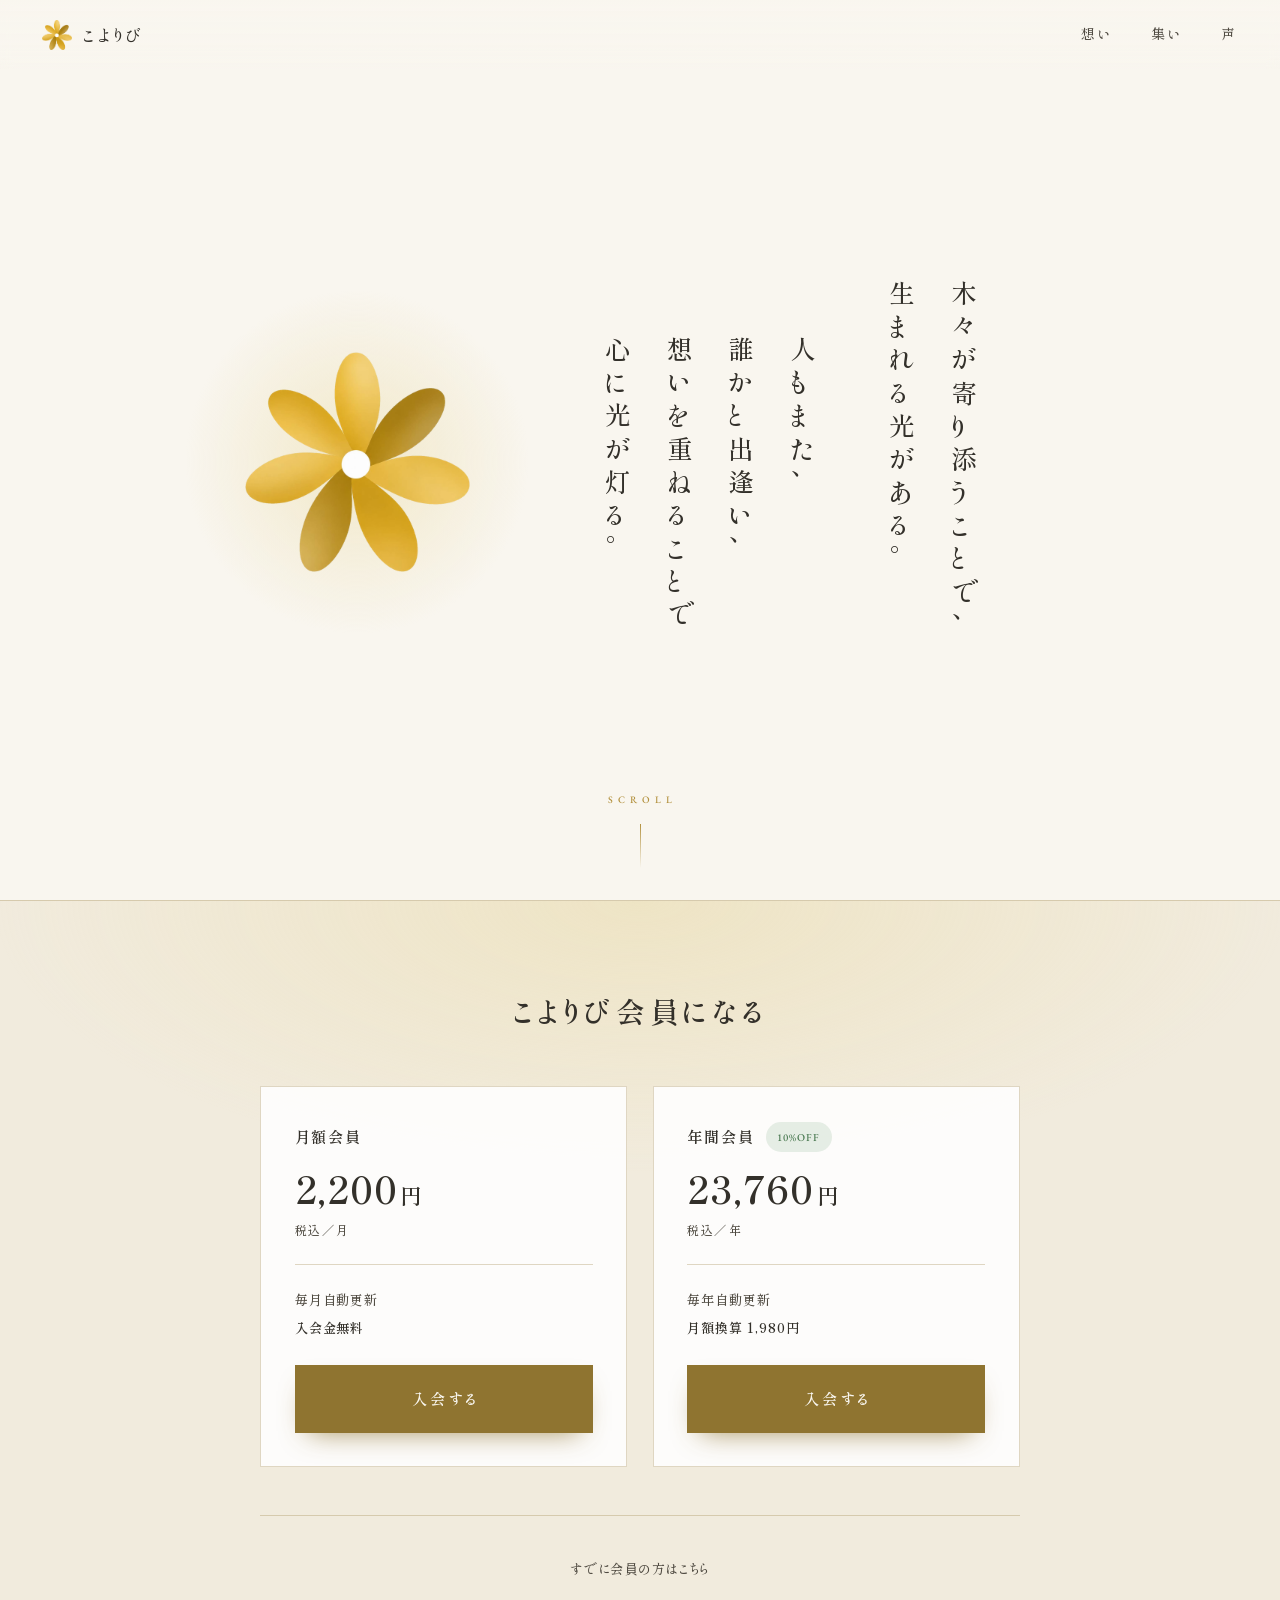
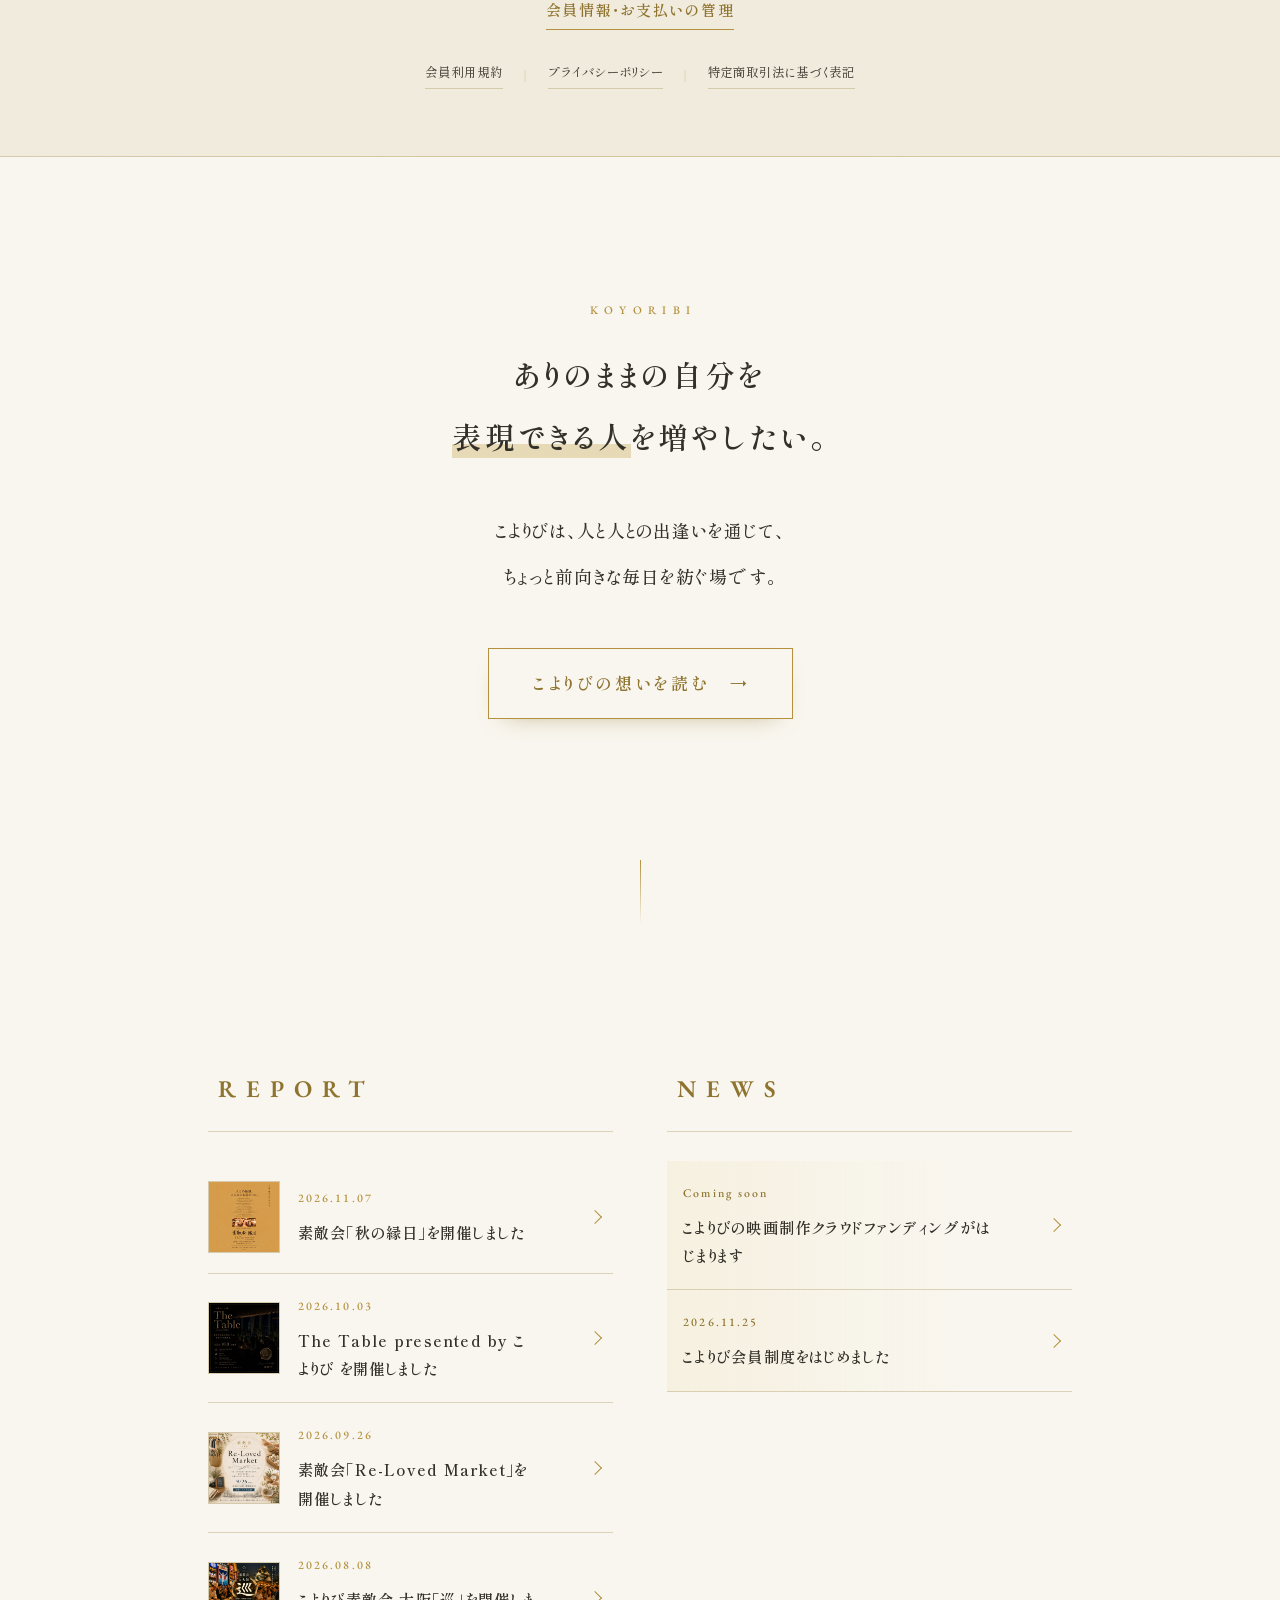
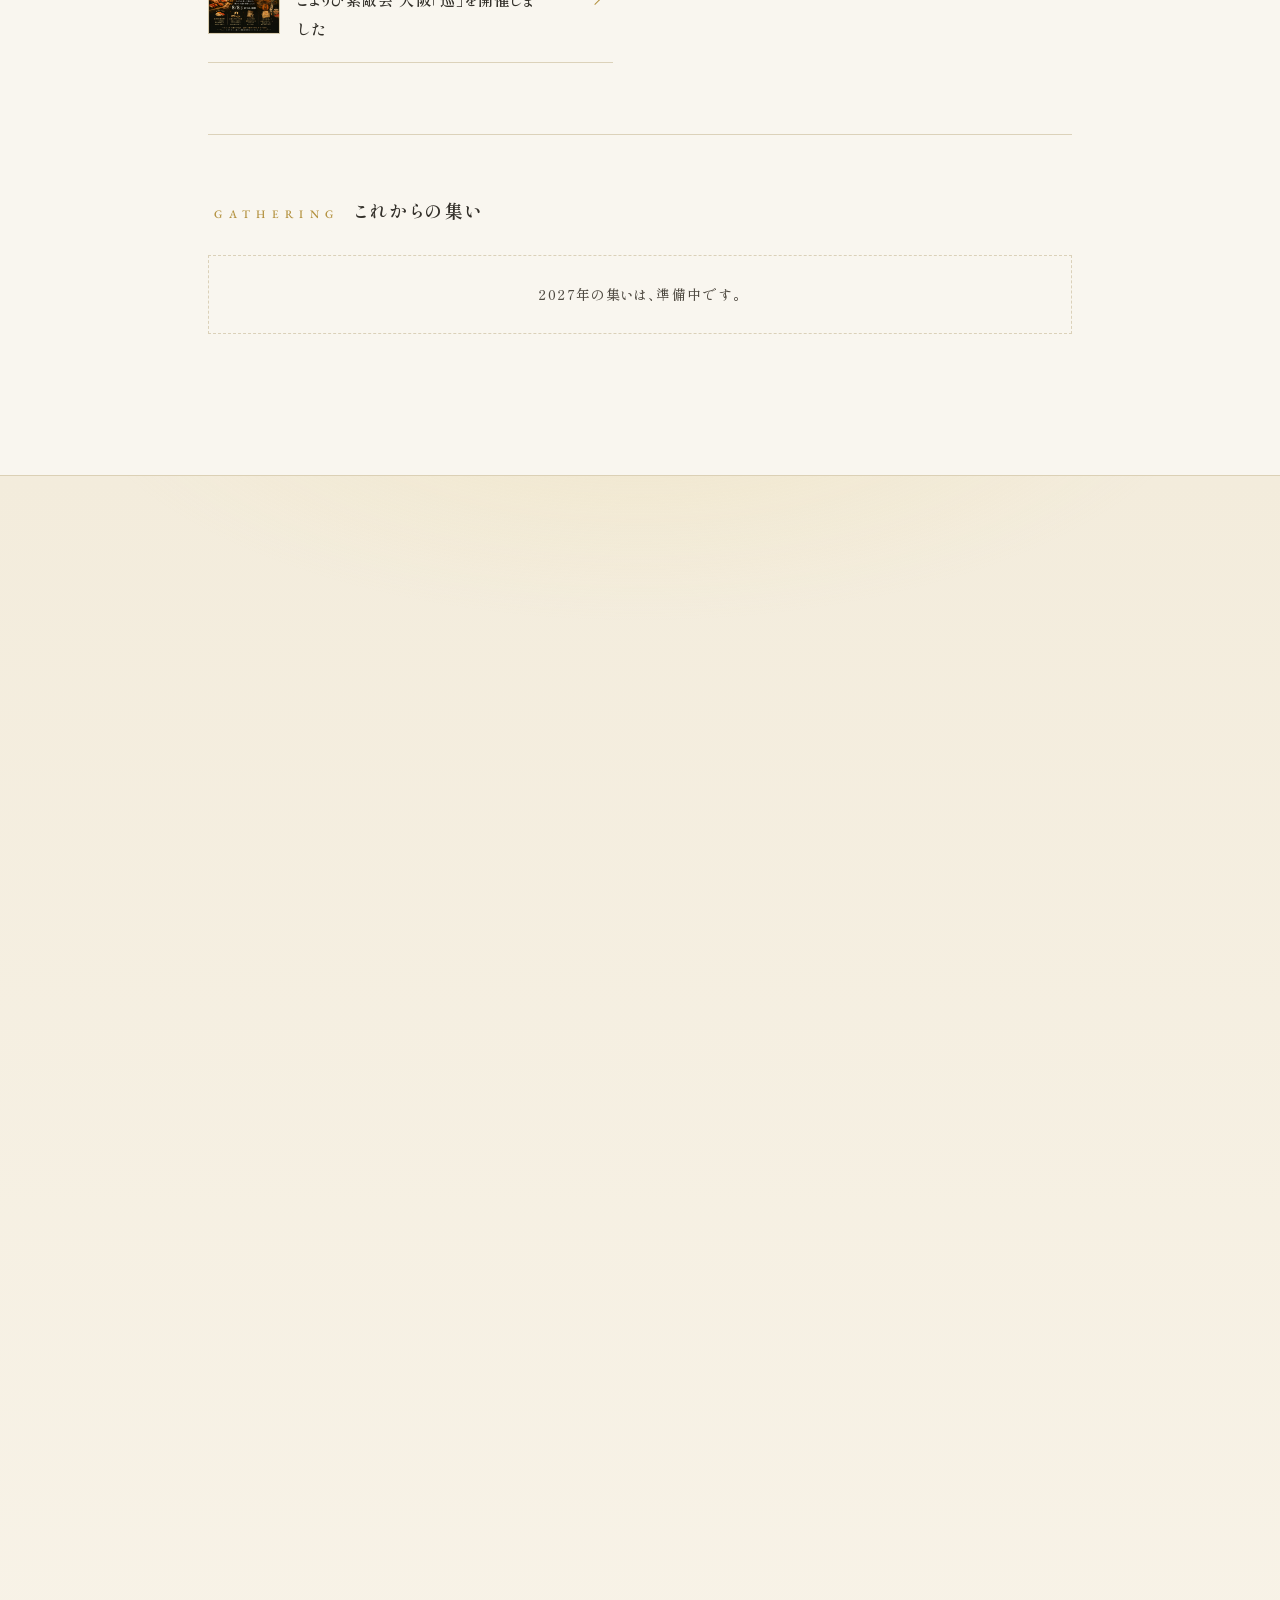
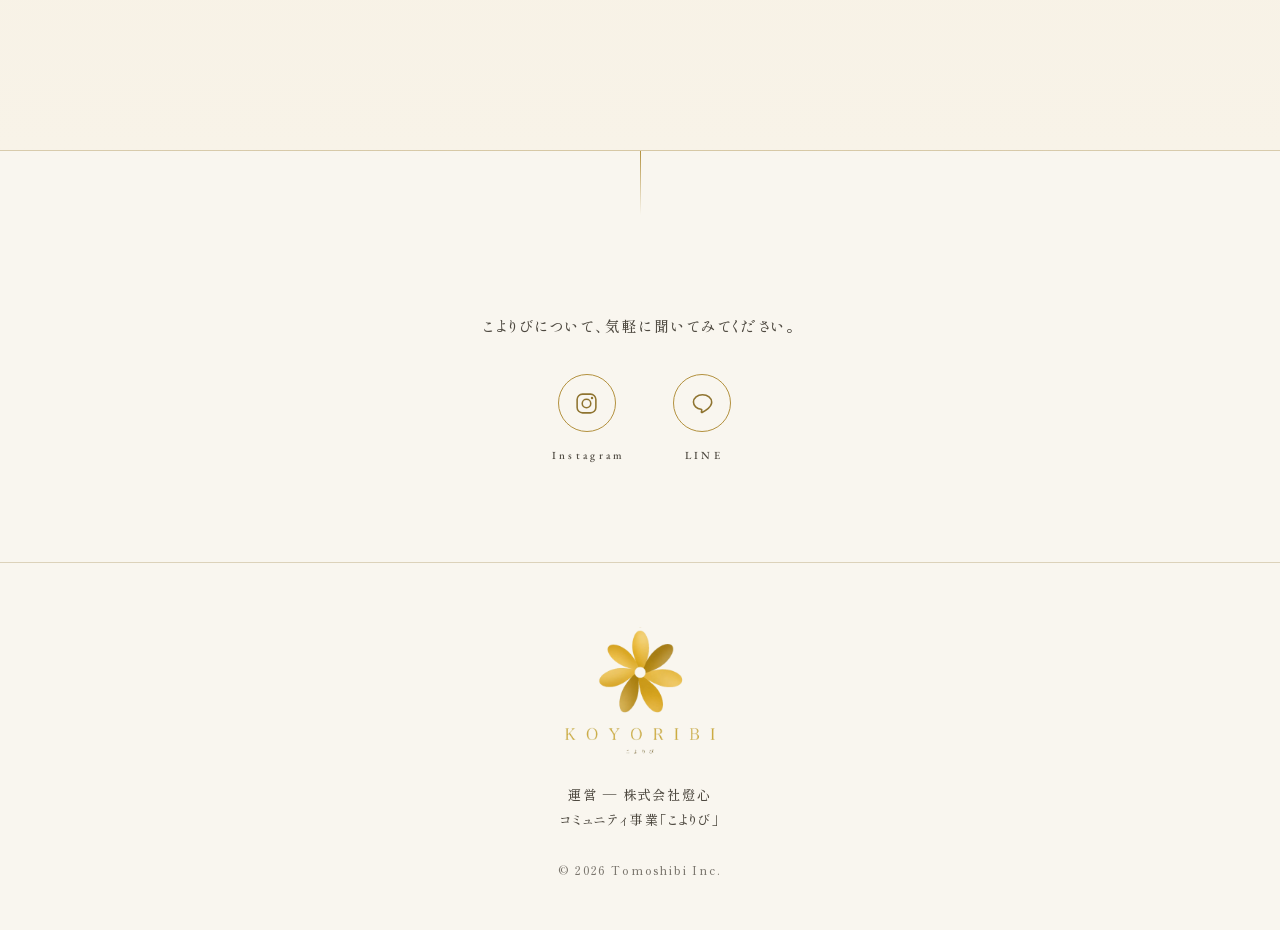
==== commit 7a7300c8: "Add files via upload" ====
--- a/index.html
+++ b/index.html
@@ -10,6 +10,20 @@
 <link href="https://fonts.googleapis.com/css2?family=Shippori+Mincho:wght@400;500;600&family=EB+Garamond:wght@400;500&display=swap" rel="stylesheet">
 <link rel="icon" href="logo-mark.png">
 <link rel="stylesheet" href="style.css">
+<script>
+/* オープニングは「このサイトを開いた最初の1回」だけ。
+   想いページやレポートから戻ってきたときは再生しません。
+   タブを閉じて開き直すと、また最初の1回として再生されます。 */
+(function(){
+  try{
+    if(sessionStorage.getItem("koyoribi.opening") === "done"){
+      document.documentElement.className += " no-op";
+    }else{
+      sessionStorage.setItem("koyoribi.opening", "done");
+    }
+  }catch(e){ /* プライベートモード等では毎回再生 */ }
+})();
+</script>
 <style>
 /* 折り返し単位(スマホで不自然な改行を防ぐ) */
 .nb{ display:inline-block; }
@@ -93,6 +107,10 @@
 
 body.op-lock{ overflow:hidden; }
 
+/* 2回目以降:オープニングを飛ばして本編から */
+html.no-op #opening{ display:none; }
+html.no-op body.op-lock{ overflow:visible; }
+
 @media (prefers-reduced-motion: reduce){ #opening{ display:none; } }
 
 /* ============ Hero ============ */
@@ -165,6 +183,9 @@
   animation:cue 2.6s ease-in-out infinite;
 }
 @keyframes cue{ 0%{ transform:scaleY(0); transform-origin:top; } 55%{ transform:scaleY(1); transform-origin:top; } 56%{ transform-origin:bottom; } 100%{ transform:scaleY(0); transform-origin:bottom; } }
+
+html.no-op .hero-load,
+html.no-op .scroll-cue{ opacity:1; animation:none; }
 
 @media (prefers-reduced-motion: reduce){
   .hero-load, .scroll-cue{ opacity:1; animation:none; }
@@ -1053,7 +1074,12 @@
 (function(){
   const op = document.getElementById("opening");
   const unlock = ()=> document.body.classList.remove("op-lock");
-  if(matchMedia("(prefers-reduced-motion: reduce)").matches){ unlock(); return; }
+  const skip = document.documentElement.classList.contains("no-op");
+  if(skip || matchMedia("(prefers-reduced-motion: reduce)").matches){
+    unlock();
+    if(op) op.style.display = "none";
+    return;
+  }
   setTimeout(unlock, 4100);
   setTimeout(()=>{ if(op) op.style.display = "none"; }, 4700);
 })();
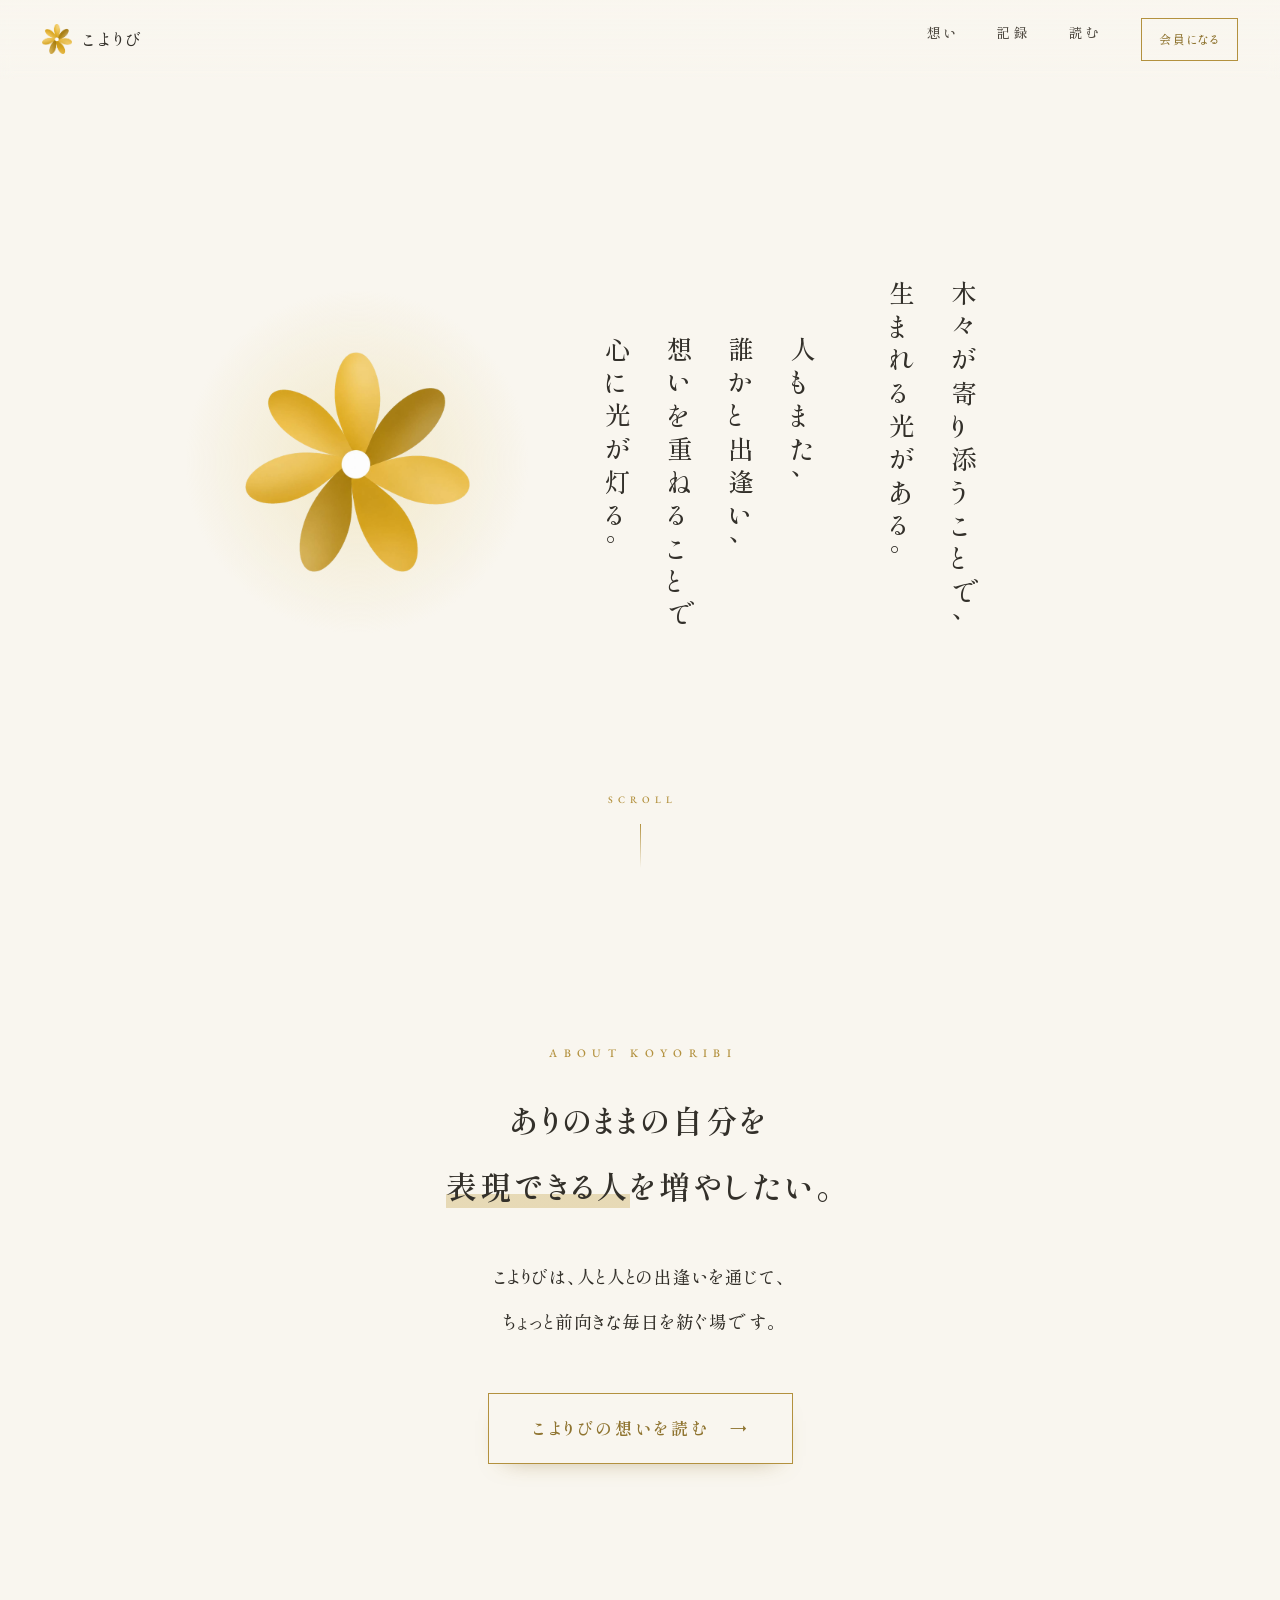
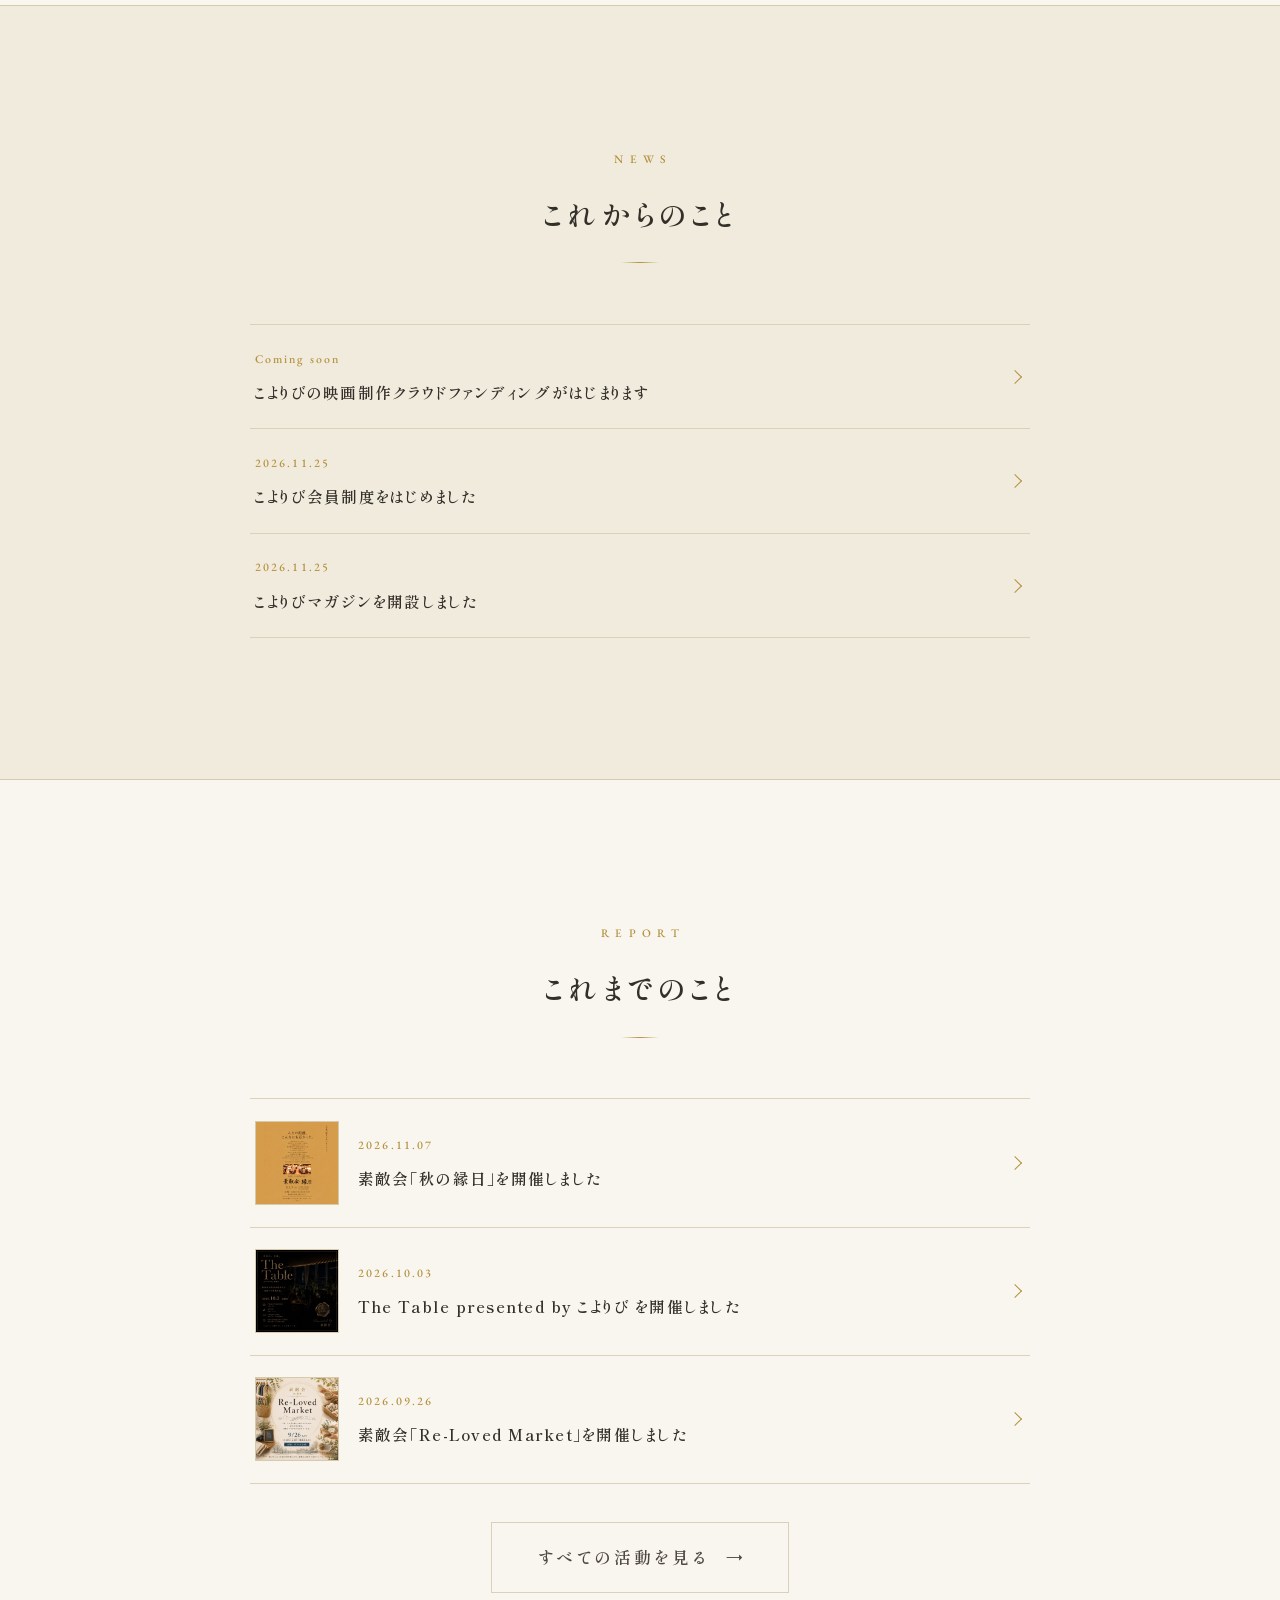
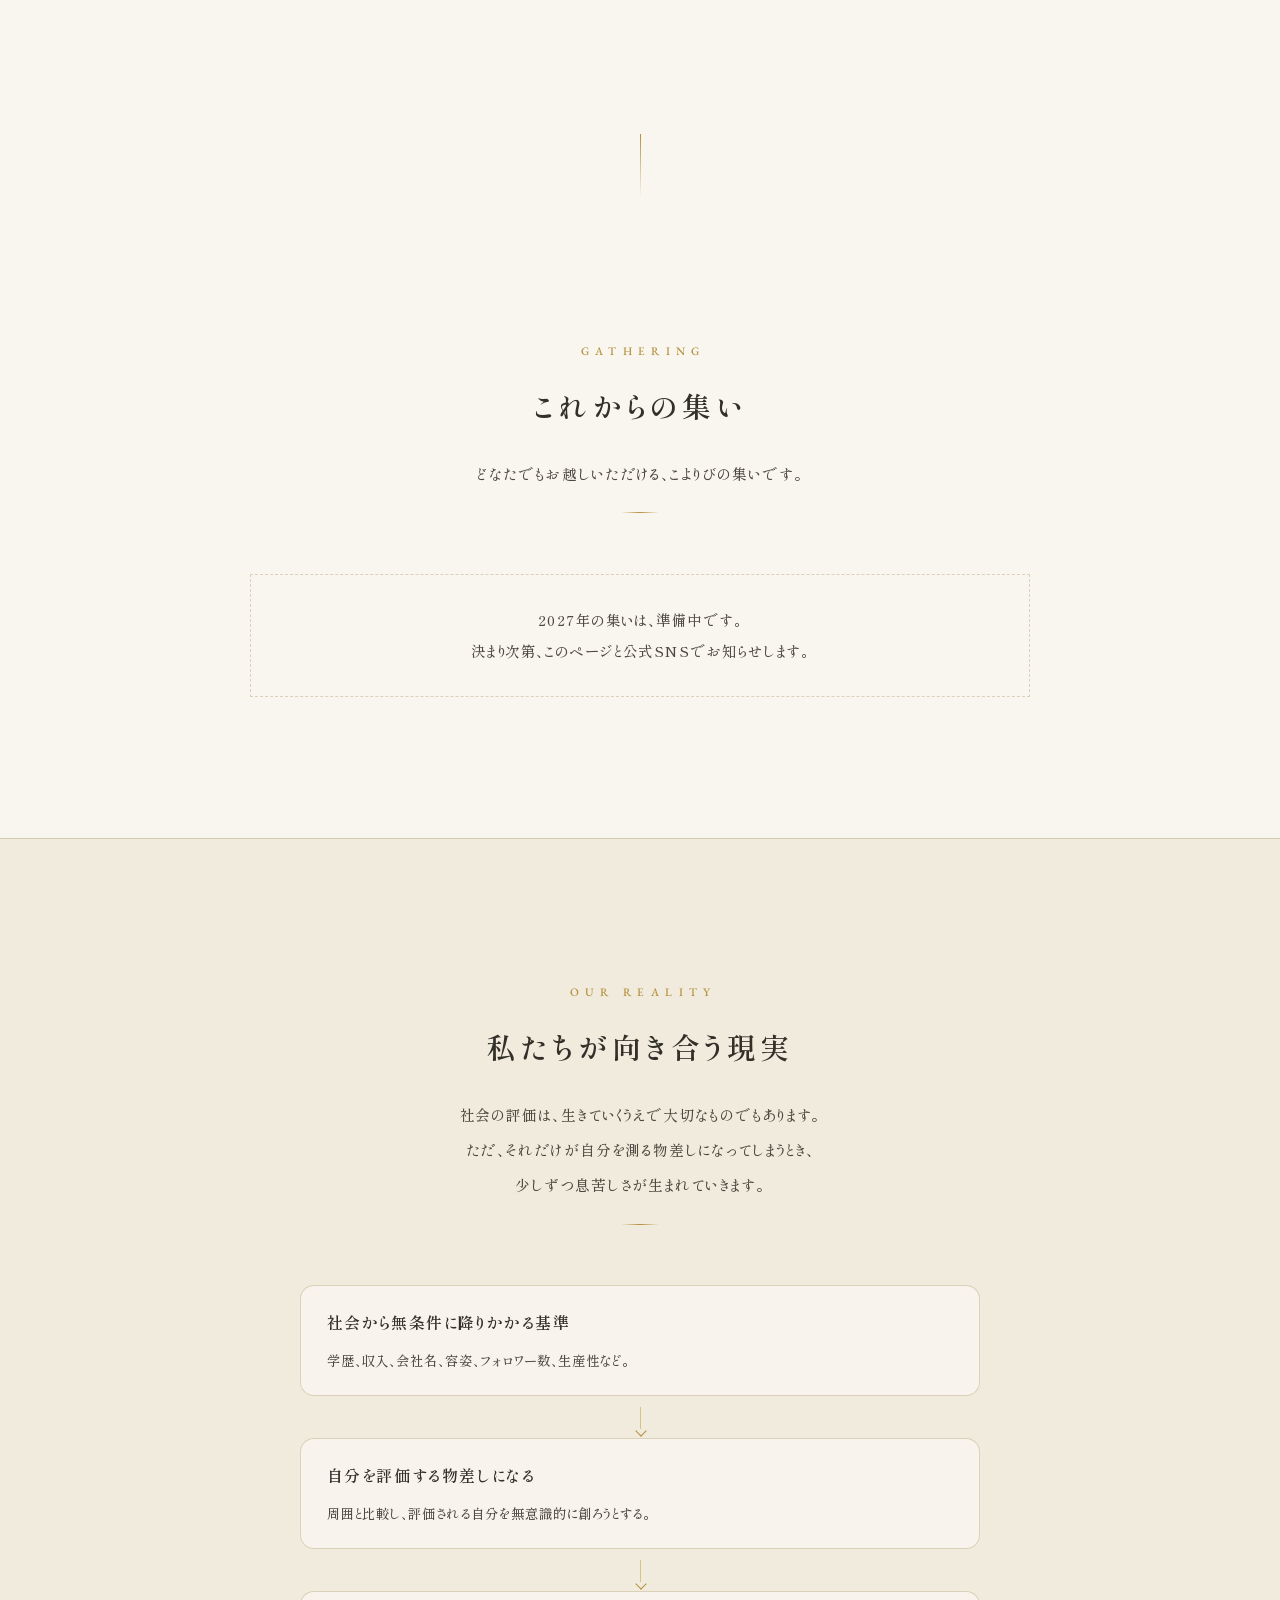
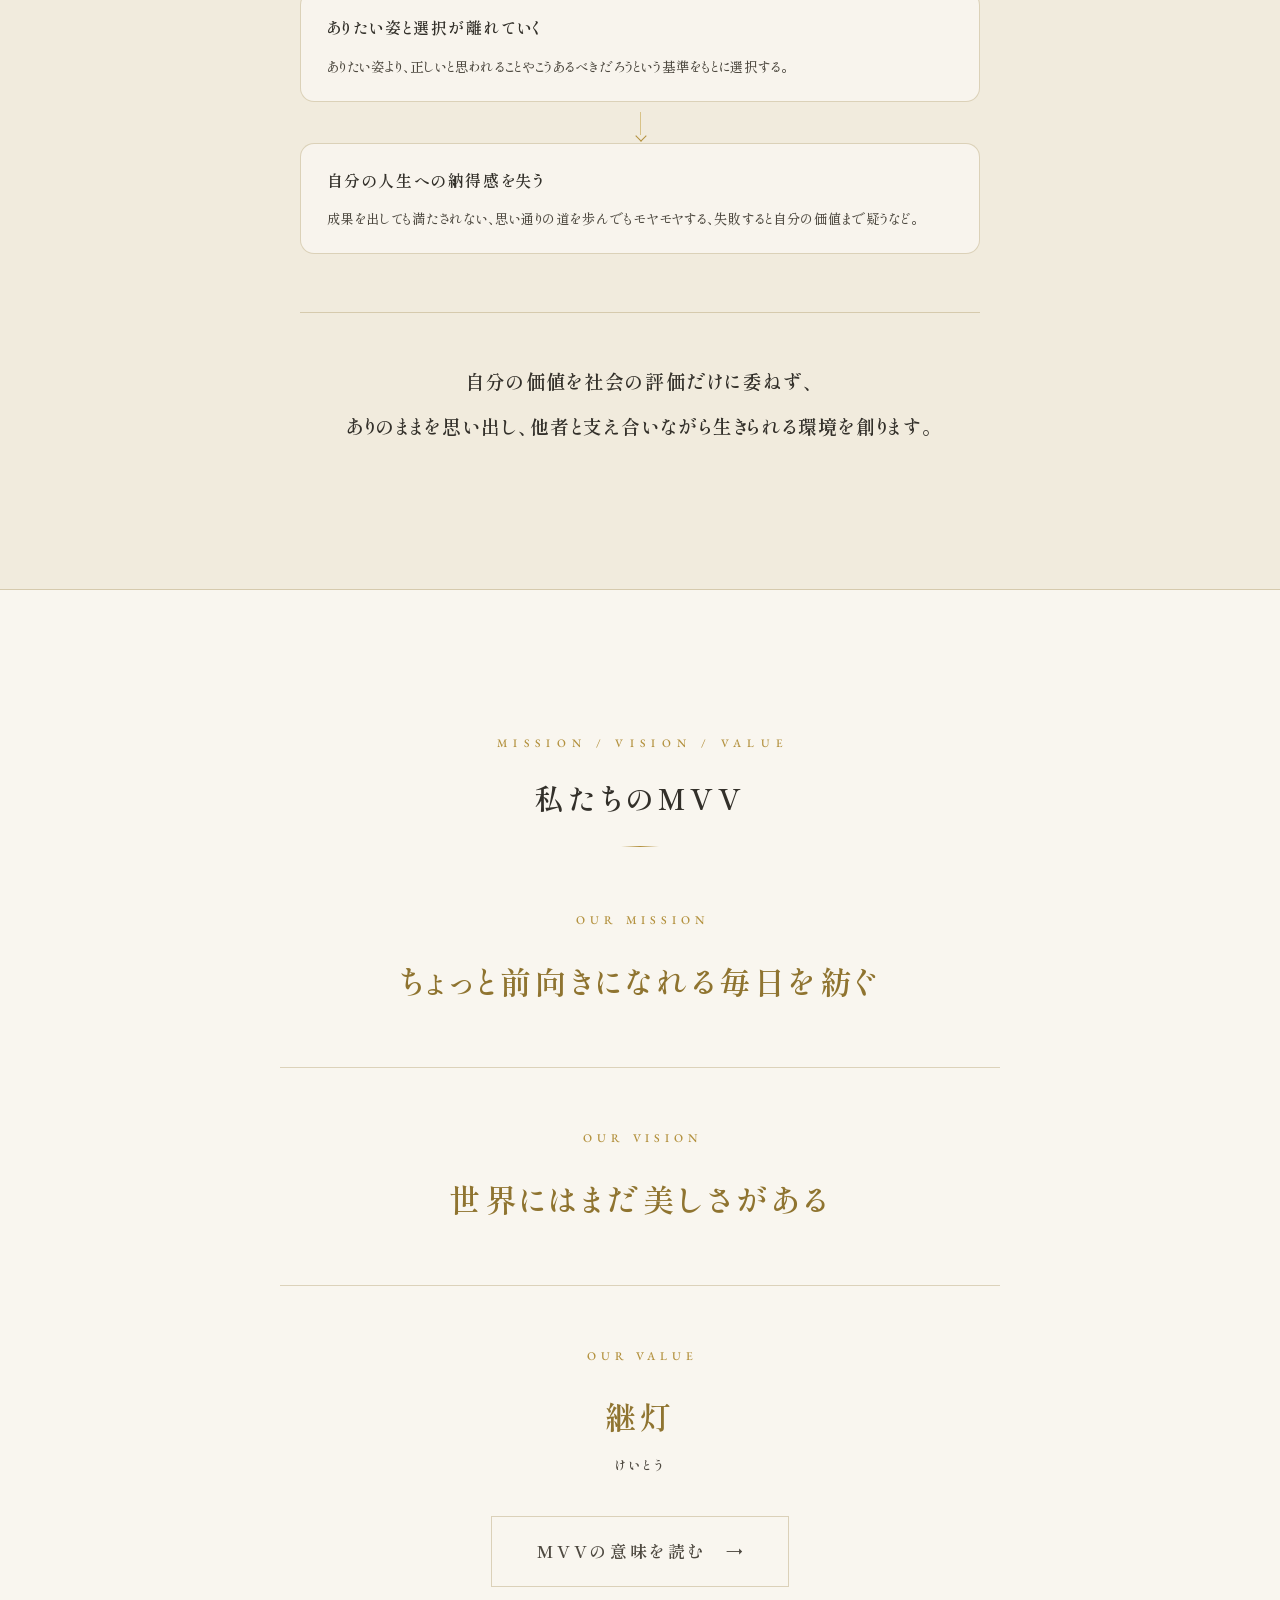
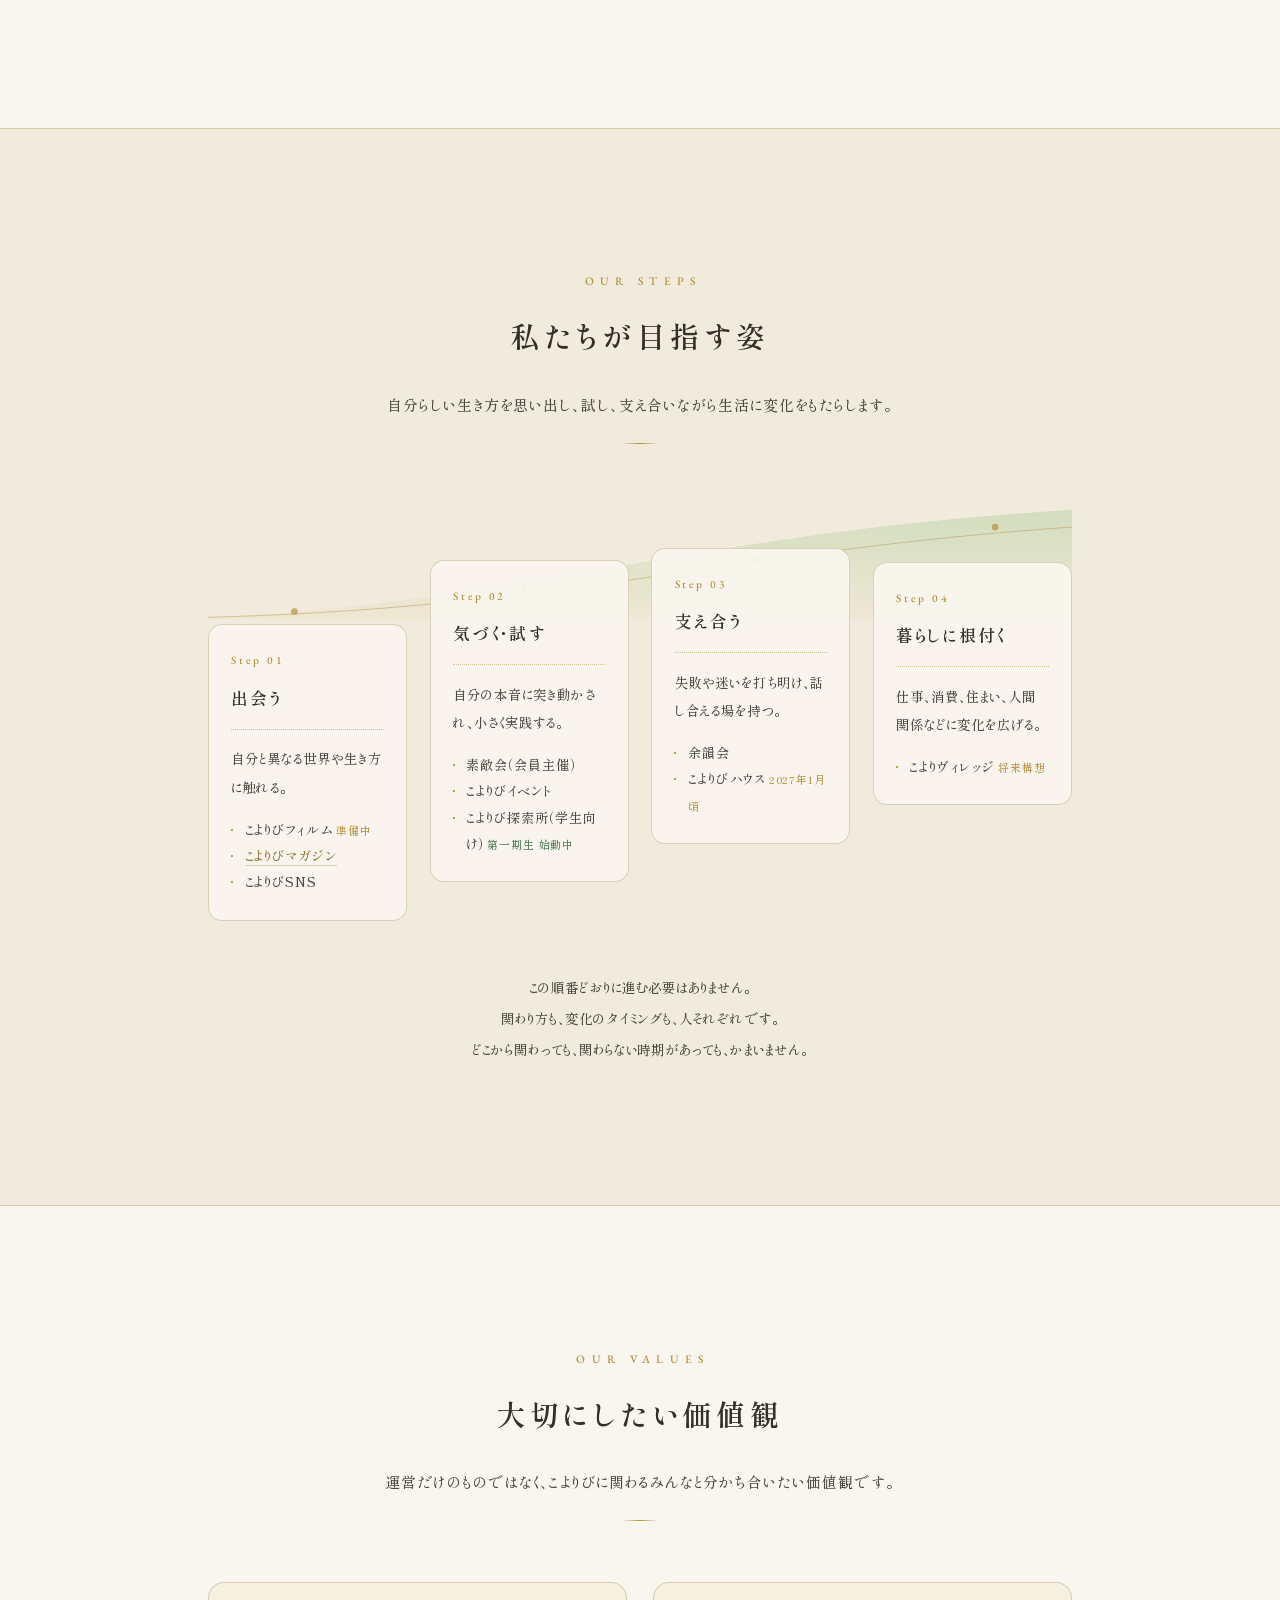
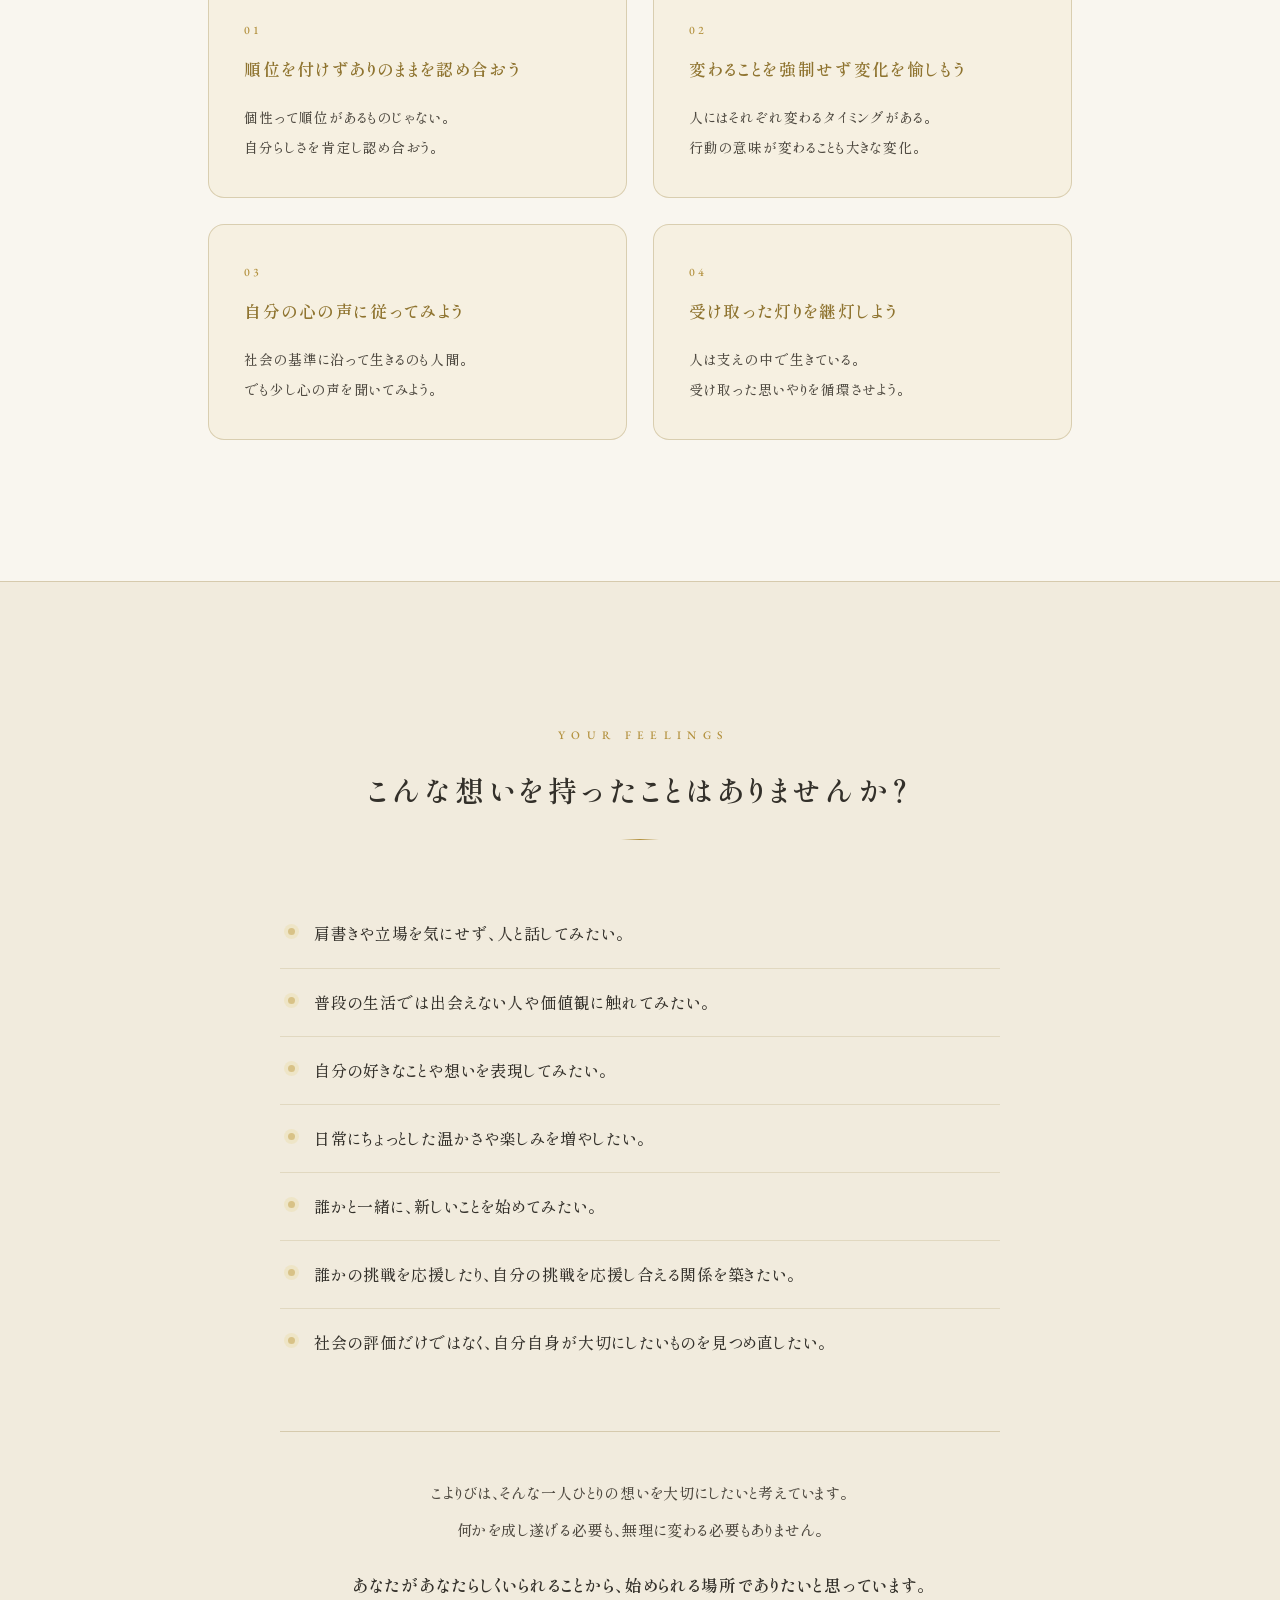
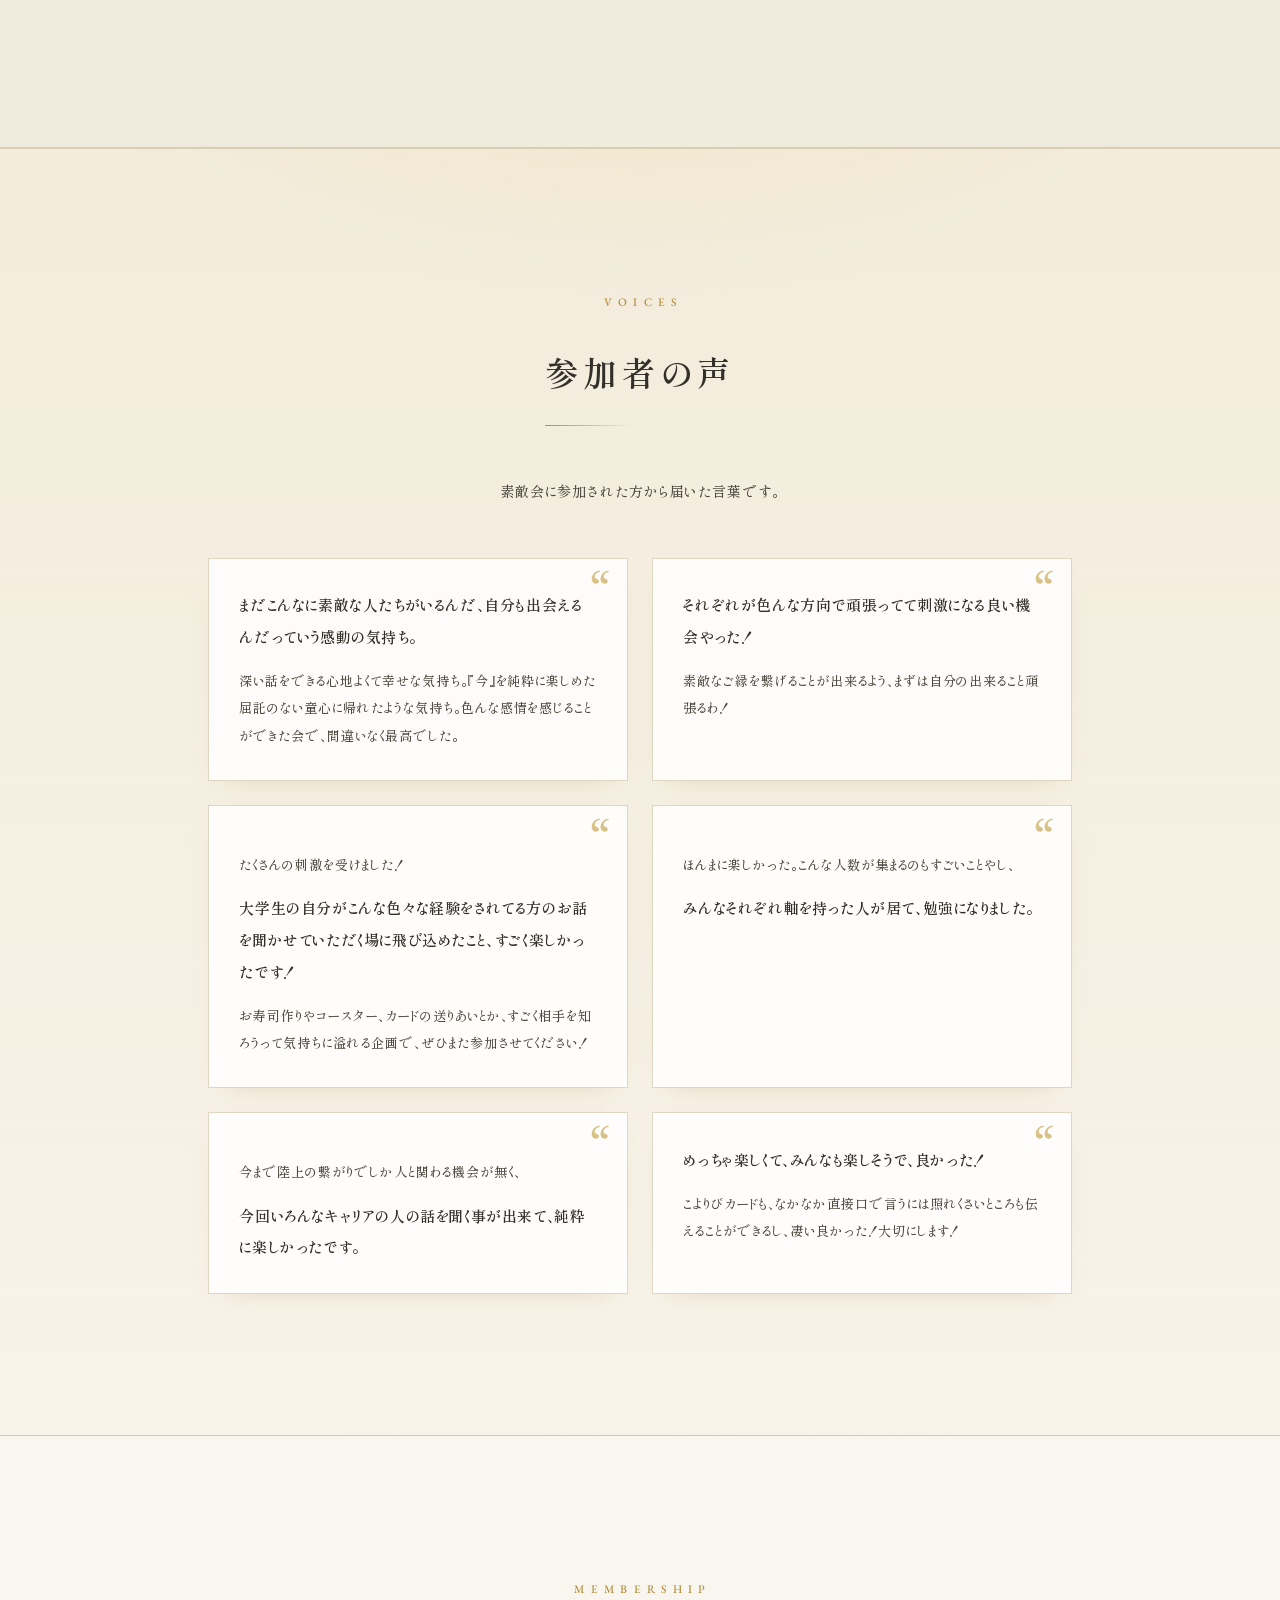
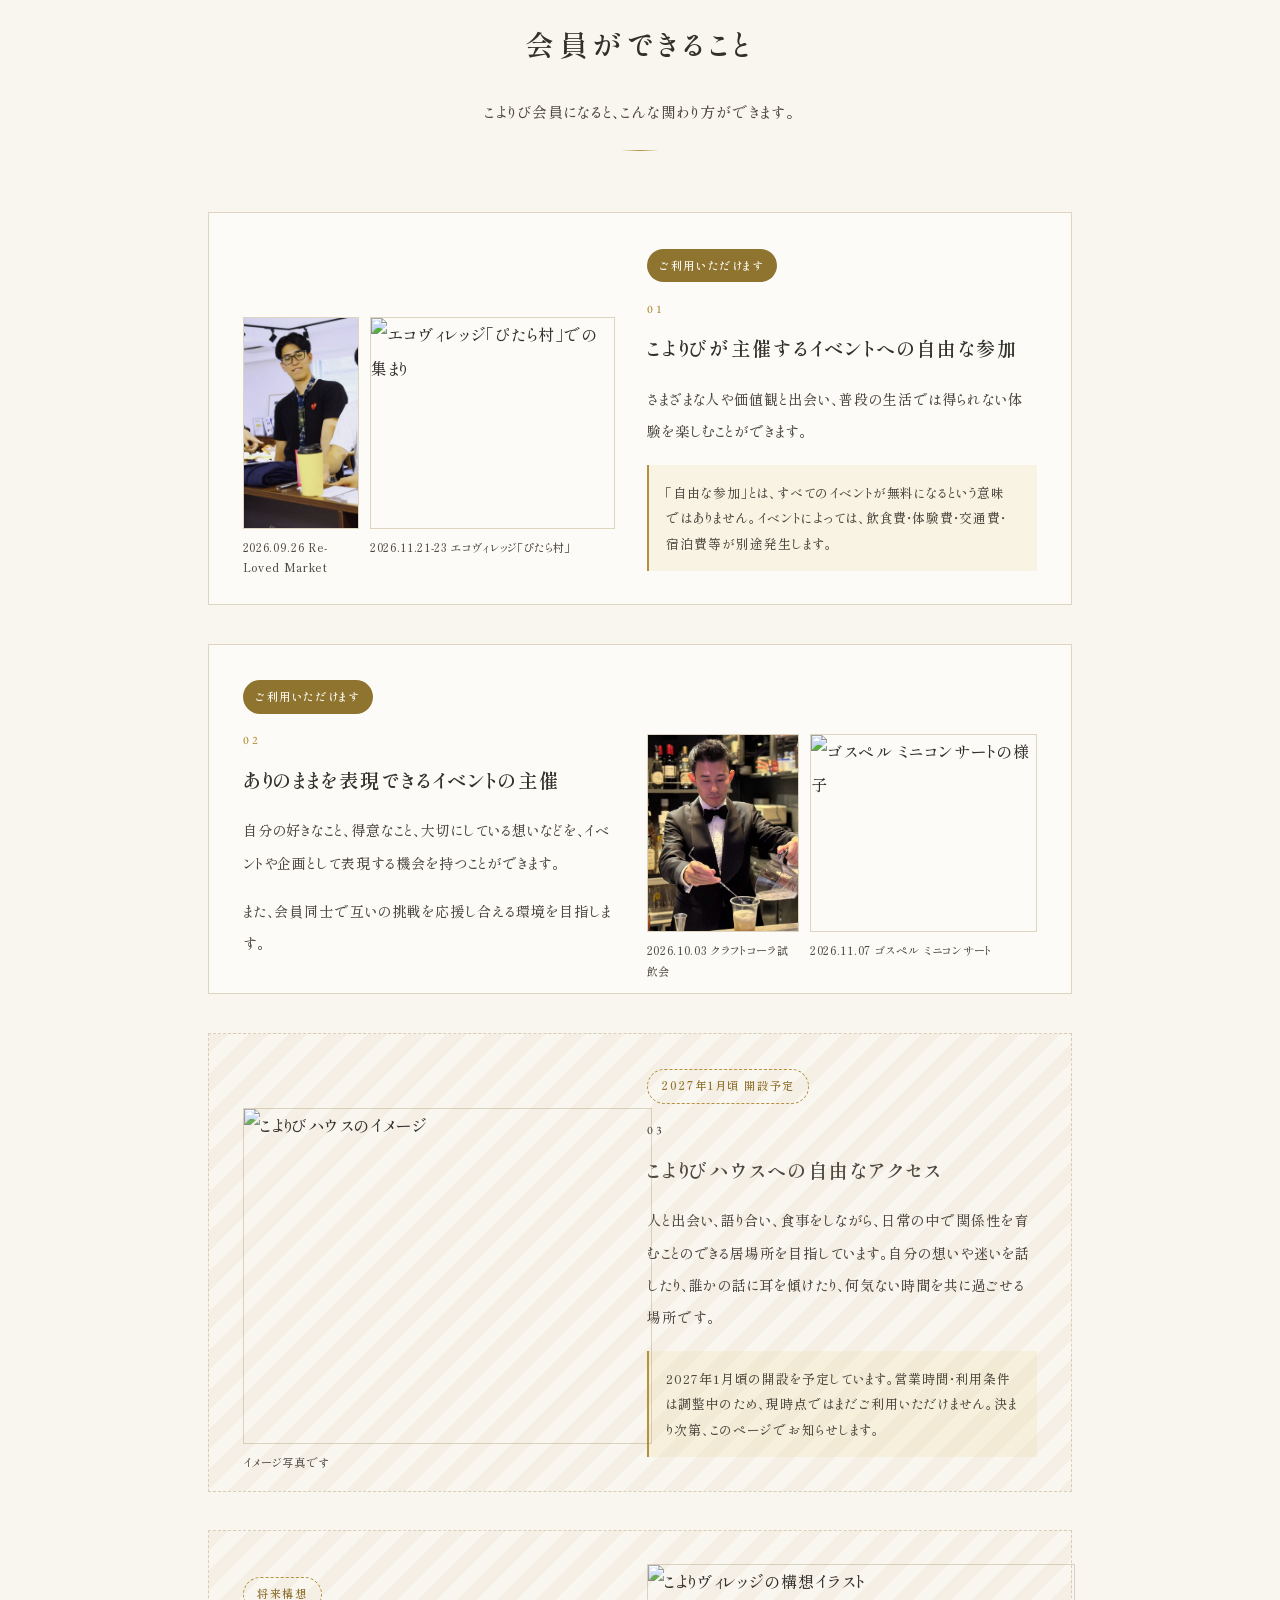
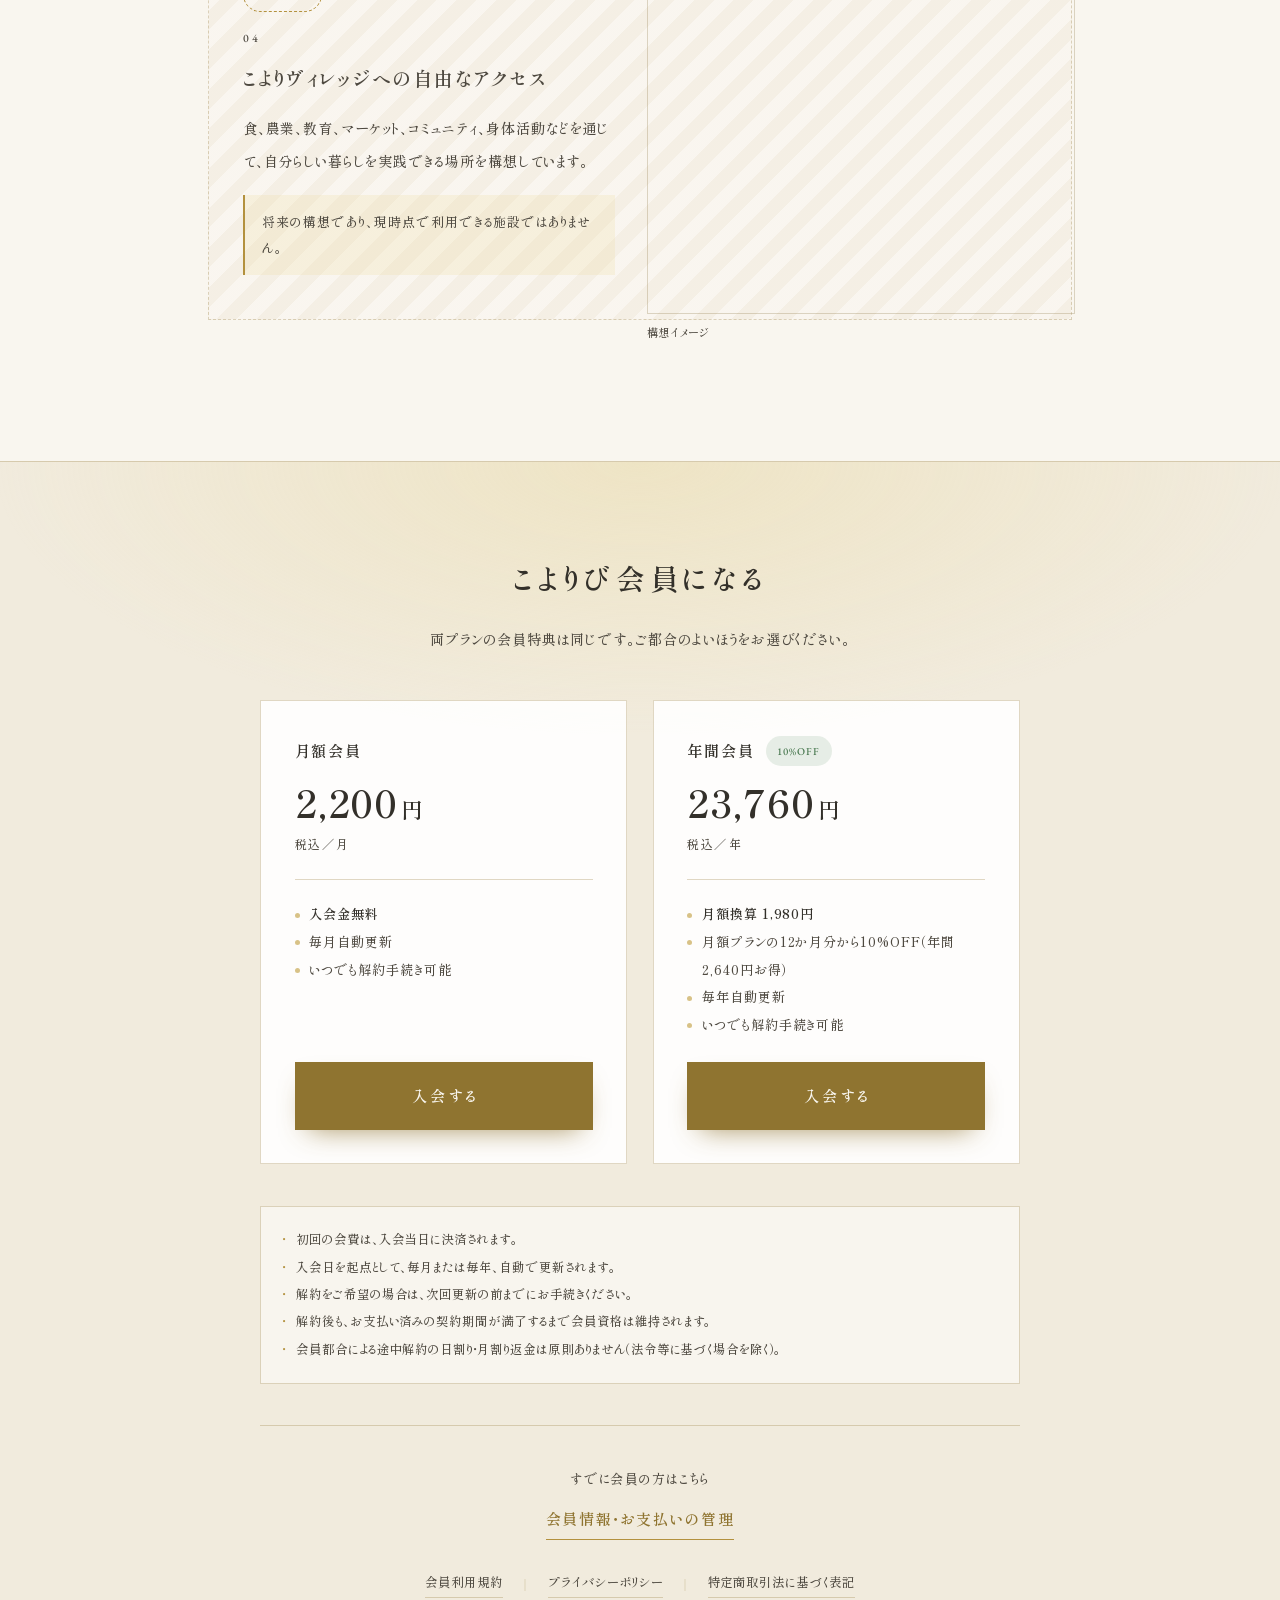
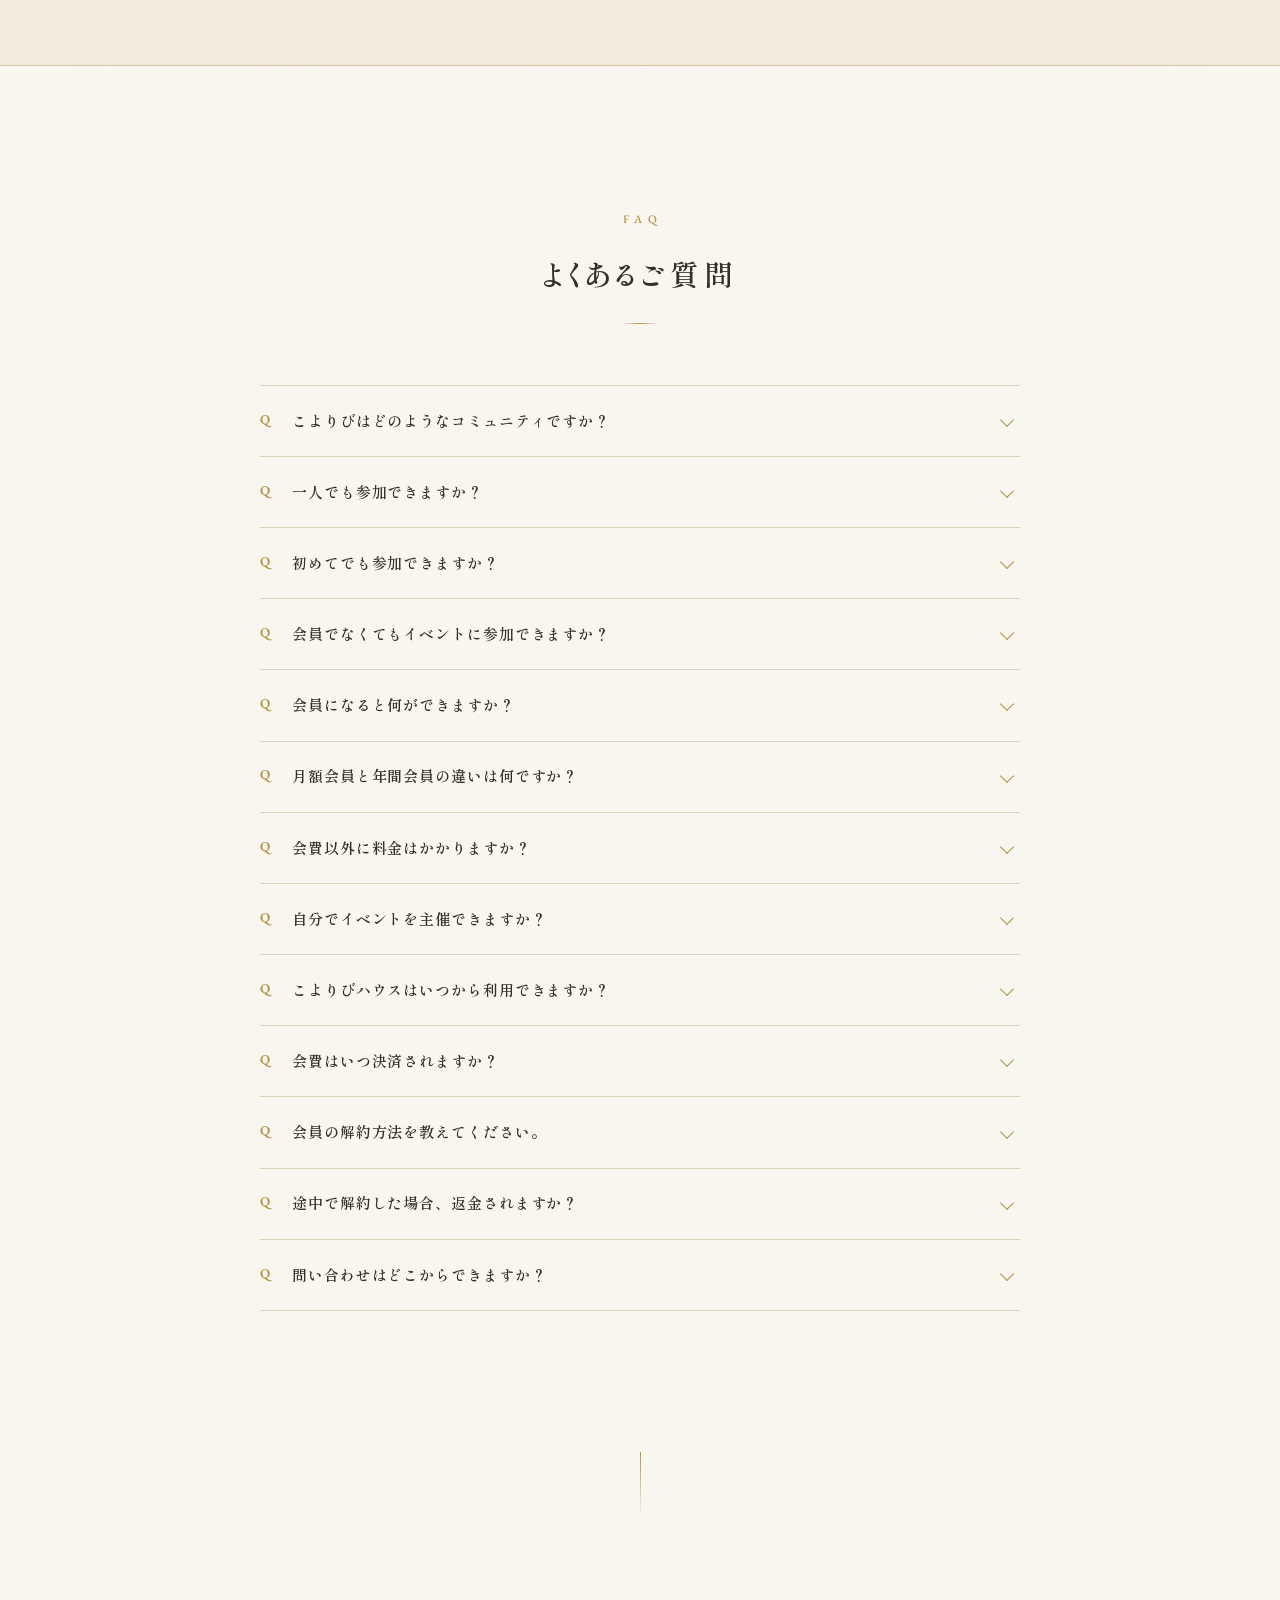
==== commit 372d1e46: "Add files via upload" ====
--- a/index.html
+++ b/index.html
@@ -203,29 +203,40 @@
   .hero-copy .line{ font-size:1.02rem; }
 }
 
-/* ============ 序 ============ */
+.sp-br{ display:none; }
+@media (max-width:700px){ .sp-br{ display:inline; } }
+
+/* ============ 共通:セクション見出し ============ */
+.sec-head{ text-align:center; margin-bottom:clamp(2.6rem, 6vw, 3.8rem); }
+.sec-head .eyebrow{ margin-bottom:1rem; }
+.sec-head h2{
+  font-size:clamp(1.3rem, 3.4vw, 1.8rem);
+  letter-spacing:.16em; line-height:1.9;
+}
+.sec-head .lead{
+  margin-top:1.4rem; font-size:.92rem; line-height:2.4;
+  color:var(--sumi-soft);
+}
+.sec-head .rule-s{
+  width:2.4em; height:1px; margin:1.3rem auto 0;
+  background:linear-gradient(90deg, transparent, var(--kin), transparent);
+}
+
+/* ============ こよりびとは ============ */
 .intro{ text-align:center; }
-.intro p{ font-size:clamp(1rem, 2vw, 1.12rem); line-height:2.6; }
+.intro .main-line{
+  font-size:clamp(1.25rem, 3.6vw, 1.95rem);
+  font-weight:600; line-height:2.1; letter-spacing:.1em;
+  margin-bottom:2.2rem;
+}
+.intro .main-line .accent{ background:linear-gradient(transparent 68%, rgba(216,194,135,.55) 68%); }
+.intro p{ font-size:clamp(1rem, 2vw, 1.1rem); line-height:2.6; }
 .intro .more{ margin-top:3rem; }
 
-/* メインメッセージ */
-.intro .main-line{
-  font-size:clamp(1.25rem, 3.4vw, 1.85rem);
-  font-weight:600;
-  line-height:2.1;
-  letter-spacing:.1em;
-  color:var(--sumi);
-  margin-bottom:2.4rem;
-}
-.intro .main-line .accent{
-  background:linear-gradient(transparent 68%, rgba(216,194,135,.55) 68%);
-}
-
-/* 想いを読むボタン(強調) */
+/* 想いを読むボタン */
 .link-line{
   display:inline-flex; align-items:center; gap:.9em;
-  font-size:clamp(.95rem, 2.1vw, 1.05rem);
-  font-weight:600;
+  font-size:clamp(.95rem, 2.1vw, 1.05rem); font-weight:600;
   letter-spacing:.2em; text-indent:.2em;
   color:var(--kin-deep);
   border:1px solid var(--kin);
@@ -241,313 +252,27 @@
 }
 .link-line .arrow{ transition:transform .45s cubic-bezier(.25,.8,.3,1); }
 .link-line:hover, .link-line:focus-visible{
-  color:var(--washi);
-  transform:translateY(-3px);
+  color:var(--washi); transform:translateY(-3px);
   box-shadow:0 16px 32px -18px rgba(143,116,48,.9);
 }
 .link-line:hover::before, .link-line:focus-visible::before{ transform:scaleX(1); }
 .link-line:hover .arrow{ transform:translateX(6px); }
-
-/* ============ お知らせ(報告 / 特別な連絡) ============ */
-.notice-grid{
-  display:grid;
-  grid-template-columns:repeat(auto-fit, minmax(min(100%, 300px), 1fr));
-  gap:clamp(1.1rem, 2.6vw, 1.8rem);
-  max-width:900px;
-  margin:clamp(3rem, 7vw, 4.6rem) auto 0;
-  text-align:left;
-}
-.notice{
-  border:1px solid var(--line);
-  background:rgba(255,255,255,.6);
-  padding:clamp(1.6rem, 3.4vw, 2.1rem);
-  position:relative;
-  display:flex; flex-direction:column;
-  transition:transform .5s cubic-bezier(.25,.8,.3,1), box-shadow .5s;
-}
-.notice:hover{ transform:translateY(-5px); box-shadow:0 18px 40px -22px rgba(143,116,48,.4); }
-.notice-label{
-  display:inline-block;
-  align-self:flex-start;
-  font-family:var(--latin);
-  font-size:.64rem; letter-spacing:.34em; text-indent:.34em;
-  text-transform:uppercase;
-  color:var(--kin-deep);
-  border:1px solid var(--line);
-  padding:.34rem .9rem;
-  margin-bottom:1.3rem;
-}
-.notice h3{
-  font-size:1.06rem; font-weight:600;
-  line-height:1.95; letter-spacing:.1em;
-  margin-bottom:.9rem;
-}
-.notice-list{ list-style:none; }
-.notice-list li{
-  font-size:.86rem; line-height:2.1; color:var(--sumi-soft);
-  padding-left:1.1em; position:relative;
-}
-.notice-list li + li{ margin-top:.7rem; }
-.notice-list li::before{
-  content:""; position:absolute; left:0; top:.95em;
-  width:5px; height:5px; border-radius:50%; background:var(--kin-pale);
-}
-.notice-list .date{
-  font-family:var(--latin); font-size:.76rem;
-  letter-spacing:.14em; color:var(--kin); margin-right:.7em;
-}
-.notice p{ font-size:.88rem; line-height:2.15; color:var(--sumi-soft); }
-.notice .notice-cta{ margin-top:1.5rem; }
-.notice .notice-cta .btn-apply{
-  display:block; text-align:center;
-  padding:.95rem 1rem;
-  font-size:.86rem;
-  letter-spacing:.16em; text-indent:.16em;
-}
-
-/* 特別な連絡 */
-.notice.is-special{
-  background:linear-gradient(180deg, rgba(235,220,168,.26), rgba(255,255,255,.72));
-  border-color:var(--kin);
-}
-.notice.is-special .notice-label{
-  background:var(--kin-deep); color:var(--washi); border-color:var(--kin-deep);
-}
-.notice.is-special::after{
-  content:""; position:absolute; inset:3px;
-  border:1px solid rgba(179,145,62,.3);
-  pointer-events:none;
-}
-
-/* ============ 素敵会・イベント一覧 ============ */
-.event-head{ text-align:center; }
-.event-lead{
-  text-align:center; color:var(--sumi-soft);
-  font-size:.98rem; line-height:2.4;
-  max-width:34em; margin:0 auto 4rem;
-}
-.event-grid{
-  display:grid;
-  grid-template-columns:repeat(auto-fit, minmax(min(100%, 290px), 1fr));
-  gap:clamp(1.6rem, 3.5vw, 2.6rem);
-}
-.event-card{
-  border:1px solid var(--line);
-  background:rgba(255,255,255,.55);
-  position:relative;
-  display:flex;
-  flex-direction:column;
-  overflow:hidden;
-  min-width:0;
-}
-.event-card::before, .event-card::after{
-  content:""; position:absolute; width:14px; height:14px; z-index:2;
-}
-.event-card::before{ top:-1px; left:-1px; border-top:1px solid var(--kin); border-left:1px solid var(--kin); }
-.event-card::after{ bottom:-1px; right:-1px; border-bottom:1px solid var(--kin); border-right:1px solid var(--kin); }
-.event-photo{ overflow:hidden; aspect-ratio:1/1; position:relative; }
-.event-photo img{
-  width:100%; height:100%; object-fit:cover;
-  transition:transform 1.4s cubic-bezier(.2,.7,.2,1), filter .6s;
-}
-.event-card:not(.is-past):hover .event-photo img{ transform:scale(1.045); }
-.event-body{
-  padding:1.8rem 1.6rem 2rem;
-  display:flex; flex-direction:column; flex:1;
-}
-.event-date{
-  font-family:var(--latin);
-  font-size:.78rem; letter-spacing:.2em;
-  color:var(--kin);
-  margin-bottom:.7rem;
-}
-.event-place{
-  font-family:var(--serif);
-  letter-spacing:.12em;
-  color:var(--sumi-soft);
-  font-size:.78rem;
-  margin-left:.6em;
-  white-space:nowrap;
-}
-.event-name{
-  font-size:clamp(1.1rem, 2.2vw, 1.3rem);
-  letter-spacing:.12em;
-  margin-bottom:1rem;
-  line-height:1.8;
-}
-.event-venue{
-  display:inline-block;
-  margin-top:.7rem;
-  padding-top:.7rem;
-  border-top:1px dashed var(--line);
-  font-size:.82rem;
-  line-height:1.95;
-  color:var(--kin-deep);
-  font-weight:500;
-}
-.event-desc{
-  font-size:.88rem; color:var(--sumi-soft);
-  line-height:2.1;
-  margin-bottom:1.6rem;
-  flex:1;
-}
-.event-actions{ display:flex; flex-direction:column; gap:.7rem; align-items:stretch; }
-.event-actions .apply-note{
-  font-size:.72rem;
-  letter-spacing:.06em;
-  color:var(--sumi-soft);
-  opacity:.85;
-  text-align:center;
-  margin-top:.2rem;
-}
-
-/* --- 終了した会 --- */
-.event-card.is-past{ background:rgba(240,238,233,.7); border-color:rgba(120,115,105,.22); }
-.event-card.is-past::before, .event-card.is-past::after{ border-color:rgba(120,115,105,.4); }
-.event-card.is-past .event-photo img{ filter:grayscale(1) opacity(.55); }
-.event-card.is-past .event-date{ color:#8A857B; }
-.event-card.is-past .event-name,
-.event-card.is-past .event-desc,
-.event-card.is-past .event-place{ color:#8A857B; }
-.past-badge{
-  position:absolute; z-index:3;
-  top:1rem; left:1rem;
-  background:rgba(70,66,60,.86);
-  color:#EDE9E0;
-  font-size:.74rem;
-  letter-spacing:.24em; text-indent:.24em;
-  padding:.45rem 1.1rem;
-}
-.btn-done{
-  display:block;
-  text-align:center;
-  background:transparent;
-  border:1px solid rgba(120,115,105,.35);
-  color:#8A857B;
-  padding:.9rem 1rem;
-  font-size:.86rem;
-  letter-spacing:.2em; text-indent:.2em;
-  cursor:not-allowed;
-  pointer-events:none;
-}
-
-/* ============ 会員 ============ */
-.member{
-  border-top:1px solid var(--line);
-  border-bottom:1px solid var(--line);
-  background:
-    radial-gradient(900px 380px at 50% 0%, rgba(235,220,168,.46), transparent 72%),
-    var(--washi-deep);
-  padding:clamp(3.4rem, 8vw, 5rem) 1.3rem clamp(3rem, 7vw, 4.2rem);
-  text-align:center;
-}
-.member-title{
-  font-size:clamp(1.3rem, 3.6vw, 1.8rem);
-  font-weight:600; letter-spacing:.16em;
-  margin-bottom:clamp(2rem, 5vw, 2.8rem);
-}
-.plan-grid{
-  display:grid;
-  grid-template-columns:repeat(auto-fit, minmax(min(100%, 280px), 1fr));
-  gap:clamp(1rem, 2.6vw, 1.6rem);
-  max-width:760px; margin:0 auto;
-  text-align:left;
-}
-.plan{
-  background:rgba(255,255,255,.88);
-  border:1px solid var(--line);
-  padding:clamp(1.6rem, 3.6vw, 2.1rem);
-  display:flex; flex-direction:column;
-  transition:transform .5s cubic-bezier(.25,.8,.3,1), box-shadow .5s, border-color .4s;
-}
-.plan:hover{ transform:translateY(-5px); border-color:var(--kin); box-shadow:0 20px 44px -24px rgba(143,116,48,.5); }
-.plan-head{ display:flex; align-items:center; gap:.7rem; margin-bottom:.7rem; }
-.plan-name{ font-size:.95rem; font-weight:600; letter-spacing:.12em; }
-.plan-badge{
-  font-family:var(--latin); font-size:.66rem; font-weight:500;
-  letter-spacing:.1em; color:#4B7A52;
-  background:rgba(104,154,112,.16); border-radius:999px;
-  padding:.24rem .7rem;
-}
-.plan-price{
-  font-size:clamp(1.9rem, 5.4vw, 2.4rem);
-  font-weight:600; letter-spacing:.02em; line-height:1.2;
-  color:var(--sumi);
-}
-.plan-price .yen{ font-size:.56em; margin-left:.12em; }
-.plan-unit{ margin-top:.5rem; font-size:.76rem; letter-spacing:.12em; color:var(--sumi-soft); }
-.plan-meta{
-  margin-top:1.3rem; padding-top:1.3rem;
-  border-top:1px solid var(--line);
-  font-size:.82rem; line-height:2.1; color:var(--sumi-soft);
-}
-.plan-meta strong{ color:var(--sumi); font-weight:600; }
-.plan-btn{
-  display:block; text-align:center; margin-top:1.5rem;
-  background:var(--kin-deep); border:1px solid var(--kin-deep);
-  color:var(--washi);
-  font-size:.95rem; font-weight:600;
-  letter-spacing:.2em; text-indent:.2em;
-  padding:1.05rem 1rem;
-  box-shadow:0 12px 28px -14px rgba(143,116,48,.85);
-  transition:background .35s, transform .4s cubic-bezier(.25,.8,.3,1), box-shadow .4s;
-}
-.plan-btn:hover, .plan-btn:focus-visible{
-  background:#7A6228; transform:translateY(-2px);
-  box-shadow:0 18px 34px -14px rgba(143,116,48,.95);
-}
-.member-foot{
-  max-width:760px; margin:clamp(2.2rem,5vw,3rem) auto 0;
-  padding-top:clamp(1.8rem,4vw,2.4rem);
-  border-top:1px solid var(--line);
-}
-.member-foot .already{ font-size:.82rem; letter-spacing:.1em; color:var(--sumi-soft); }
-.portal-link{
-  display:inline-block; margin-top:.7rem;
-  font-size:.94rem; font-weight:600; letter-spacing:.12em;
-  color:var(--kin-deep);
-  border-bottom:1px solid var(--kin);
-  padding-bottom:.25rem;
-  transition:color .3s, border-color .3s;
-}
-.portal-link:hover{ color:#7A6228; border-color:var(--kin-deep); }
-.legal-links{
-  margin-top:1.8rem;
-  display:flex; justify-content:center; align-items:center;
-  flex-wrap:wrap; gap:.4rem 1rem;
-  font-size:.78rem; letter-spacing:.08em;
-}
-.legal-links a{ color:var(--sumi-soft); border-bottom:1px solid var(--line); padding-bottom:.15rem; transition:color .3s, border-color .3s; }
-.legal-links a:hover{ color:var(--kin-deep); border-color:var(--kin); }
-.legal-links .sep{ color:var(--line); }
-
-/* ============ Report / News ============ */
-.stream-grid{
-  display:grid;
-  grid-template-columns:repeat(auto-fit, minmax(min(100%, 330px), 1fr));
-  gap:clamp(2.2rem, 5vw, 3.4rem);
-}
-.col-head{ margin-bottom:1.8rem; }
-.col-head .eyebrow{
-  font-size:clamp(1.15rem, 3.2vw, 1.5rem);
-  font-weight:600;
-  letter-spacing:.42em; text-indent:.42em;
-  color:var(--kin-deep);
-  margin-bottom:0;
-  padding-bottom:1rem;
-  border-bottom:1px solid var(--line);
-}
-.feed{ list-style:none; }
+.link-line.is-soft{ border-color:var(--line); color:var(--sumi-soft); box-shadow:none; }
+.link-line.is-soft:hover{ color:var(--washi); }
+.link-line.is-soft::before{ background:var(--kin-deep); }
+
+/* ============ NEWS / REPORT / これからの集い ============ */
+.feed{ list-style:none; max-width:780px; margin:0 auto; }
 .feed-item{ border-bottom:1px solid var(--line); }
+.feed-item:first-child{ border-top:1px solid var(--line); }
 .feed-link{
-  display:flex; align-items:center; gap:1.1rem;
-  padding:1.25rem .4rem 1.25rem 0;
-  position:relative;
-  transition:color .3s, background .3s;
+  display:flex; align-items:center; gap:1.2rem;
+  padding:1.35rem .3rem;
+  transition:color .3s;
 }
 .feed-link:hover{ color:var(--kin-deep); }
 .feed-thumb{
-  flex:0 0 auto; width:72px; height:72px;
+  flex:0 0 auto; width:84px; height:84px;
   overflow:hidden; border:1px solid var(--line); background:var(--washi-deep);
 }
 .feed-thumb img{
@@ -559,119 +284,329 @@
 .feed-date{
   display:block; font-family:var(--latin);
   font-size:.74rem; letter-spacing:.18em; color:var(--kin);
-  margin-bottom:.45rem;
+  margin-bottom:.4rem;
 }
 .feed-title{
-  display:block; font-size:.96rem; font-weight:600;
+  display:block; font-size:.98rem; font-weight:600;
   letter-spacing:.08em; line-height:1.85;
-  padding-right:2.2rem;
 }
 .feed-link::after{
   content:""; flex:0 0 auto;
-  width:9px; height:9px; margin-right:.4rem;
+  width:9px; height:9px; margin-right:.3rem;
   border-top:1.4px solid var(--kin); border-right:1.4px solid var(--kin);
   transform:rotate(45deg);
   transition:transform .4s cubic-bezier(.25,.8,.3,1);
 }
 .feed-link:hover::after{ transform:rotate(45deg) translate(3px,-3px); }
-.col.is-news .feed-item{ background:linear-gradient(90deg, rgba(235,220,168,.22), transparent 72%); }
-.col.is-news .feed-date{ color:var(--kin-deep); }
-.col.is-news .feed-link{ padding-left:1rem; }
-
-/* ============ これからの集い(コンパクト) ============ */
-.next{ border-top:1px solid var(--line); padding-top:clamp(2.6rem, 6vw, 3.6rem); margin-top:clamp(3rem, 7vw, 4.4rem); }
-.next-head{ display:flex; align-items:baseline; gap:1rem; flex-wrap:wrap; margin-bottom:1.6rem; }
-.next-head h2{ font-size:1.12rem; letter-spacing:.14em; }
-.next-head .eyebrow{ margin-bottom:0; }
-.next-list{ list-style:none; display:grid; gap:.9rem; }
+.feed-more{ text-align:center; margin-top:2.4rem; }
+
+#news{ background:var(--washi-deep); border-top:1px solid var(--line); border-bottom:1px solid var(--line); }
+#news .feed-item{ border-color:rgba(143,116,48,.22); }
+
+/* これからの集い */
+.next-list{ list-style:none; display:grid; gap:1rem; max-width:780px; margin:0 auto; }
 .next-row{
   display:flex; align-items:center; gap:clamp(.9rem, 2.4vw, 1.6rem);
   flex-wrap:wrap;
   border:1px solid var(--line);
   background:rgba(255,255,255,.6);
-  padding:1.1rem 1.3rem;
+  padding:1.2rem 1.4rem;
   transition:border-color .35s, transform .4s cubic-bezier(.25,.8,.3,1);
 }
 .next-row:hover{ border-color:var(--kin); transform:translateX(4px); }
-.next-row .d{
-  font-family:var(--latin); font-size:.82rem;
-  letter-spacing:.14em; color:var(--kin); white-space:nowrap;
-}
-.next-row .t{ font-size:.94rem; font-weight:600; letter-spacing:.08em; flex:1; min-width:11em; }
-.next-row .p{ font-size:.76rem; color:var(--sumi-soft); letter-spacing:.1em; }
-.next-row .go{
-  font-size:.78rem; letter-spacing:.14em;
-  color:var(--kin-deep); border-bottom:1px solid var(--line);
-  padding-bottom:.2rem; white-space:nowrap;
-}
+.next-row .d{ font-family:var(--latin); font-size:.84rem; letter-spacing:.14em; color:var(--kin); white-space:nowrap; }
+.next-row .t{ font-size:.96rem; font-weight:600; letter-spacing:.08em; flex:1; min-width:11em; }
+.next-row .p{ font-size:.78rem; color:var(--sumi-soft); letter-spacing:.1em; }
+.next-row .go{ font-size:.8rem; letter-spacing:.14em; color:var(--kin-deep); border-bottom:1px solid var(--line); padding-bottom:.2rem; white-space:nowrap; }
 .next-empty{
-  border:1px dashed var(--line);
-  padding:1.5rem 1.3rem; text-align:center;
-  font-size:.86rem; color:var(--sumi-soft); letter-spacing:.1em;
-}
+  max-width:780px; margin:0 auto;
+  border:1px dashed var(--line); padding:1.8rem 1.3rem; text-align:center;
+  font-size:.9rem; color:var(--sumi-soft); letter-spacing:.1em; line-height:2.2;
+}
+
+/* ============ 向き合う現実 ============ */
+.reality{ background:var(--washi-deep); border-top:1px solid var(--line); border-bottom:1px solid var(--line); }
+.reality-flow{ max-width:680px; margin:0 auto; list-style:none; }
+.reality-flow li{
+  background:rgba(249,246,239,.9);
+  border:1px solid var(--line);
+  border-radius:14px;
+  padding:1.3rem 1.6rem;
+}
+.reality-flow li + li{ margin-top:2.6rem; position:relative; }
+.reality-flow li + li::before{
+  content:""; position:absolute; left:50%; top:-2rem;
+  width:1px; height:1.4rem; background:var(--kin-pale);
+}
+.reality-flow li + li::after{
+  content:""; position:absolute; left:50%; top:-.75rem;
+  width:7px; height:7px; margin-left:-3.5px;
+  border-right:1.4px solid var(--kin); border-bottom:1.4px solid var(--kin);
+  transform:rotate(45deg);
+}
+.reality-flow .t{ display:block; font-size:1rem; font-weight:600; letter-spacing:.1em; line-height:1.9; }
+.reality-flow .d{ display:block; margin-top:.55rem; font-size:.84rem; line-height:2.1; color:var(--sumi-soft); }
+.reality-close{
+  max-width:680px; margin:clamp(2.6rem,6vw,3.6rem) auto 0;
+  padding-top:clamp(2rem,5vw,2.8rem); border-top:1px solid var(--line);
+  text-align:center;
+  font-size:clamp(1rem,2.3vw,1.18rem); font-weight:600; line-height:2.4; letter-spacing:.08em;
+}
+
+/* ============ MVV ============ */
+.mvv-list{ max-width:720px; margin:0 auto; text-align:center; }
+.mvv-row + .mvv-row{ margin-top:clamp(2.6rem,6vw,3.6rem); padding-top:clamp(2.6rem,6vw,3.6rem); border-top:1px solid var(--line); }
+.mvv-row .en{
+  display:block; font-family:var(--latin);
+  font-size:.74rem; letter-spacing:.42em; text-indent:.42em;
+  color:var(--kin); text-transform:uppercase; margin-bottom:1.1rem;
+}
+.mvv-row .ja{
+  font-size:clamp(1.3rem, 4vw, 1.95rem); font-weight:600;
+  letter-spacing:.14em; line-height:1.9; color:var(--kin-deep);
+}
+.mvv-row .ruby{ display:block; margin-top:.5rem; font-size:.78rem; letter-spacing:.3em; color:var(--sumi-soft); }
+
+/* ============ 私たちが目指す姿 ============ */
+.steps{ background:var(--washi-deep); border-top:1px solid var(--line); border-bottom:1px solid var(--line); }
+.steps-hill{ max-width:900px; margin:0 auto; }
+.steps-hill svg{ width:100%; height:auto; display:block; }
+.step-grid{
+  max-width:980px; margin:clamp(1.4rem,4vw,2.2rem) auto 0;
+  display:grid; grid-template-columns:repeat(auto-fit, minmax(min(100%,215px), 1fr));
+  gap:clamp(1rem, 2.4vw, 1.4rem);
+  align-items:end;
+}
+.step{
+  background:rgba(249,246,239,.95);
+  border:1px solid var(--line);
+  border-radius:14px;
+  padding:1.5rem 1.4rem;
+}
+.step .no{ font-family:var(--latin); font-size:.7rem; letter-spacing:.26em; color:var(--kin); display:block; margin-bottom:.5rem; }
+.step h3{ font-size:1.05rem; letter-spacing:.12em; padding-bottom:.8rem; border-bottom:1px dotted var(--kin-pale); }
+.step .sd{ margin-top:.9rem; font-size:.84rem; line-height:2.1; color:var(--sumi-soft); }
+.step ul{ list-style:none; margin-top:1rem; }
+.step li{ font-size:.82rem; line-height:2; color:var(--sumi-soft); padding-left:1em; position:relative; }
+.step li::before{ content:"・"; position:absolute; left:-.1em; color:var(--kin); }
+.step li a{ color:var(--kin-deep); border-bottom:1px solid var(--line); }
+.step li a:hover{ border-color:var(--kin); }
+.step .soon{ font-size:.68rem; letter-spacing:.08em; color:var(--kin); margin-left:.3em; }
+.step .live{ font-size:.68rem; letter-spacing:.08em; color:#4B7A52; margin-left:.3em; }
+@media (min-width:860px){
+  .step-grid{ grid-template-columns:repeat(4, 1fr); margin-top:-4.5rem; }
+  .step-grid .step:nth-child(2){ margin-bottom:2.4rem; }
+  .step-grid .step:nth-child(3){ margin-bottom:4.8rem; }
+  .step-grid .step:nth-child(4){ margin-bottom:7.2rem; }
+  .steps-hill{ margin-bottom:0; }
+}
+.steps-note{
+  max-width:720px; margin:clamp(2.4rem,5vw,3.2rem) auto 0;
+  text-align:center; font-size:.84rem; line-height:2.3; color:var(--sumi-soft);
+}
+
+/* ============ 大切にしたい価値観 ============ */
+.values-grid{
+  max-width:900px; margin:0 auto;
+  display:grid; grid-template-columns:repeat(auto-fit, minmax(min(100%,320px), 1fr));
+  gap:clamp(1rem, 2.6vw, 1.6rem);
+}
+.value{
+  background:rgba(235,220,168,.2);
+  border:1px solid var(--line);
+  border-radius:16px;
+  padding:clamp(1.7rem, 3.6vw, 2.2rem);
+  transition:transform .5s cubic-bezier(.25,.8,.3,1), box-shadow .5s;
+}
+.value:hover{ transform:translateY(-5px); box-shadow:0 20px 40px -24px rgba(143,116,48,.45); }
+.value .no{ font-family:var(--latin); font-size:.72rem; letter-spacing:.26em; color:var(--kin); display:block; margin-bottom:.7rem; }
+.value h3{ font-size:1.05rem; letter-spacing:.1em; line-height:1.9; color:var(--kin-deep); }
+.value p{ margin-top:1rem; font-size:.86rem; line-height:2.2; color:var(--sumi-soft); }
+
+/* ============ こんな想いを ============ */
+.feel{ background:var(--washi-deep); border-top:1px solid var(--line); border-bottom:1px solid var(--line); }
+.feel-list{ max-width:720px; margin:0 auto; list-style:none; }
+.feel-list li{
+  position:relative; padding:1rem 0 1rem 2.1rem;
+  font-size:clamp(.94rem,2.1vw,1rem); line-height:2.2;
+}
+.feel-list li + li{ border-top:1px solid rgba(143,116,48,.16); }
+.feel-list li::before{
+  content:""; position:absolute; left:.5rem; top:1.75rem;
+  width:7px; height:7px; border-radius:50%;
+  background:var(--kin-pale); box-shadow:0 0 0 4px rgba(235,220,168,.4);
+}
+.feel-close{
+  max-width:720px; margin:clamp(2.6rem,6vw,3.4rem) auto 0;
+  padding-top:clamp(2rem,5vw,2.6rem); border-top:1px solid var(--line);
+  text-align:center; font-size:.94rem; line-height:2.5; color:var(--sumi-soft);
+}
+.feel-close strong{ display:block; margin-top:1rem; color:var(--sumi); font-weight:600; font-size:1.04rem; letter-spacing:.06em; }
+
+/* ============ 会員ができること ============ */
+.perks{ max-width:980px; margin:0 auto; display:grid; gap:clamp(1.6rem, 4vw, 2.4rem); }
+.perk{
+  display:grid; grid-template-columns:1fr; gap:clamp(1.2rem,3vw,2rem);
+  border:1px solid var(--line); background:rgba(255,255,255,.6);
+  padding:clamp(1.5rem, 3.4vw, 2.1rem);
+}
+@media (min-width:760px){
+  .perk{ grid-template-columns:minmax(0,1fr) minmax(0,1.05fr); align-items:center; }
+  .perk.is-flip .perk-body{ order:-1; }
+}
+.perk-media{ display:grid; grid-template-columns:1fr; gap:.7rem; }
+.perk-media.two{ grid-template-columns:1fr 1fr; }
+.perk-media figure{ margin:0; }
+.perk-media img{ width:100%; height:100%; object-fit:cover; aspect-ratio:4/3; display:block; border:1px solid var(--line); }
+.perk-media figcaption{ margin-top:.5rem; font-size:.7rem; letter-spacing:.06em; color:var(--sumi-soft); line-height:1.8; }
+.perk-no{ font-family:var(--latin); font-size:.72rem; letter-spacing:.26em; color:var(--kin); display:block; margin-bottom:.6rem; }
+.perk h3{ font-size:clamp(1.05rem,2.6vw,1.2rem); letter-spacing:.1em; line-height:1.9; }
+.perk p{ margin-top:1rem; font-size:.88rem; line-height:2.3; color:var(--sumi-soft); }
+.perk .note{
+  margin-top:1.1rem; padding:.9rem 1.1rem;
+  background:rgba(235,220,168,.26); border-left:2px solid var(--kin);
+  font-size:.8rem; line-height:2;
+}
+.perk-tag{
+  display:inline-block; margin-bottom:.9rem;
+  font-size:.7rem; font-weight:600; letter-spacing:.14em;
+  padding:.3rem .85rem; border-radius:999px;
+}
+.perk.is-now .perk-tag{ background:var(--kin-deep); color:var(--washi); }
+.perk.is-soon{ background:repeating-linear-gradient(135deg, rgba(241,235,221,.6) 0 14px, rgba(249,246,239,.6) 14px 28px); border-style:dashed; }
+.perk.is-soon .perk-tag{ background:transparent; color:var(--kin-deep); border:1px dashed var(--kin); }
+.perk.is-soon h3, .perk.is-soon .perk-no{ color:var(--sumi-soft); }
+.perk.is-soon img{ filter:saturate(.72) brightness(1.04); }
+
+/* ============ 会員登録 ============ */
+.member{
+  background:
+    radial-gradient(900px 380px at 50% 0%, rgba(235,220,168,.46), transparent 72%),
+    var(--washi-deep);
+  border-top:1px solid var(--line); border-bottom:1px solid var(--line);
+  padding:clamp(3.6rem, 8vw, 5.4rem) 1.3rem clamp(3rem, 7vw, 4.2rem);
+  text-align:center;
+}
+.member-title{ font-size:clamp(1.3rem, 3.6vw, 1.8rem); font-weight:600; letter-spacing:.16em; margin-bottom:.9rem; }
+.member-sub{ font-size:.88rem; line-height:2.3; color:var(--sumi-soft); margin-bottom:clamp(2rem,5vw,2.8rem); }
+.plan-grid{
+  display:grid; grid-template-columns:repeat(auto-fit, minmax(min(100%, 285px), 1fr));
+  gap:clamp(1rem, 2.6vw, 1.6rem);
+  max-width:760px; margin:0 auto; text-align:left;
+}
+.plan{
+  background:rgba(255,255,255,.9); border:1px solid var(--line);
+  padding:clamp(1.6rem, 3.6vw, 2.1rem);
+  display:flex; flex-direction:column;
+  transition:transform .5s cubic-bezier(.25,.8,.3,1), box-shadow .5s, border-color .4s;
+}
+.plan:hover{ transform:translateY(-5px); border-color:var(--kin); box-shadow:0 20px 44px -24px rgba(143,116,48,.5); }
+.plan-head{ display:flex; align-items:center; gap:.7rem; margin-bottom:.7rem; }
+.plan-name{ font-size:.95rem; font-weight:600; letter-spacing:.12em; }
+.plan-badge{
+  font-family:var(--latin); font-size:.66rem; font-weight:500; letter-spacing:.1em;
+  color:#4B7A52; background:rgba(104,154,112,.16); border-radius:999px; padding:.24rem .7rem;
+}
+.plan-price{ font-size:clamp(1.9rem, 5.4vw, 2.4rem); font-weight:600; line-height:1.2; color:var(--sumi); }
+.plan-price .yen{ font-size:.56em; margin-left:.12em; }
+.plan-unit{ margin-top:.5rem; font-size:.76rem; letter-spacing:.12em; color:var(--sumi-soft); }
+.plan-list{ list-style:none; margin-top:1.3rem; padding-top:1.3rem; border-top:1px solid var(--line); flex:1; }
+.plan-list li{ font-size:.82rem; line-height:2.1; color:var(--sumi-soft); padding-left:1.1em; position:relative; }
+.plan-list li::before{ content:""; position:absolute; left:0; top:.95em; width:5px; height:5px; border-radius:50%; background:var(--kin-pale); }
+.plan-list li strong{ color:var(--sumi); font-weight:600; }
+.plan-btn{
+  display:block; text-align:center; margin-top:1.5rem;
+  background:var(--kin-deep); border:1px solid var(--kin-deep); color:var(--washi);
+  font-size:.95rem; font-weight:600; letter-spacing:.2em; text-indent:.2em;
+  padding:1.05rem 1rem;
+  box-shadow:0 12px 28px -14px rgba(143,116,48,.85);
+  transition:background .35s, transform .4s cubic-bezier(.25,.8,.3,1), box-shadow .4s;
+}
+.plan-btn:hover, .plan-btn:focus-visible{ background:#7A6228; transform:translateY(-2px); box-shadow:0 18px 34px -14px rgba(143,116,48,.95); }
+.member-terms{
+  max-width:760px; margin:clamp(2rem,4.6vw,2.6rem) auto 0;
+  text-align:left; font-size:.78rem; line-height:2.2; color:var(--sumi-soft);
+  background:rgba(255,255,255,.5); border:1px solid var(--line); padding:1.2rem 1.4rem;
+}
+.member-terms li{ list-style:none; padding-left:1em; position:relative; }
+.member-terms li::before{ content:"・"; position:absolute; left:-.1em; color:var(--kin); }
+.member-foot{ max-width:760px; margin:clamp(2rem,5vw,2.6rem) auto 0; padding-top:clamp(1.8rem,4vw,2.4rem); border-top:1px solid var(--line); }
+.member-foot .already{ font-size:.82rem; letter-spacing:.1em; color:var(--sumi-soft); }
+.portal-link{
+  display:inline-block; margin-top:.7rem;
+  font-size:.94rem; font-weight:600; letter-spacing:.12em;
+  color:var(--kin-deep); border-bottom:1px solid var(--kin); padding-bottom:.25rem;
+  transition:color .3s, border-color .3s;
+}
+.portal-link:hover{ color:#7A6228; border-color:var(--kin-deep); }
+.legal-links{
+  margin-top:1.8rem; display:flex; justify-content:center; align-items:center;
+  flex-wrap:wrap; gap:.4rem 1rem; font-size:.78rem; letter-spacing:.08em;
+}
+.legal-links a{ color:var(--sumi-soft); border-bottom:1px solid var(--line); padding-bottom:.15rem; transition:color .3s, border-color .3s; }
+.legal-links a:hover{ color:var(--kin-deep); border-color:var(--kin); }
+.legal-links .sep{ color:var(--line); }
+
+/* ============ FAQ ============ */
+.faq-list{ max-width:760px; margin:0 auto; border-top:1px solid var(--line); }
+.faq-item{ border-bottom:1px solid var(--line); }
+.faq-q{
+  width:100%; display:block; text-align:left;
+  background:none; border:0; cursor:pointer; color:inherit; font-family:inherit;
+  padding:1.3rem 2.6rem 1.3rem 2rem;
+  font-size:.94rem; font-weight:600; letter-spacing:.06em; line-height:1.9;
+  position:relative; transition:color .3s;
+}
+.faq-q:hover{ color:var(--kin-deep); }
+.faq-q::before{
+  content:"Q"; position:absolute; left:0; top:1.3rem;
+  font-family:var(--latin); font-size:.84rem; color:var(--kin); letter-spacing:.1em;
+}
+.faq-q::after{
+  content:""; position:absolute; right:.5rem; top:50%;
+  width:9px; height:9px; margin-top:-6px;
+  border-right:1.4px solid var(--kin); border-bottom:1.4px solid var(--kin);
+  transform:rotate(45deg); transition:transform .4s cubic-bezier(.25,.8,.3,1);
+}
+.faq-item.is-open .faq-q::after{ transform:rotate(-135deg); margin-top:-2px; }
+.faq-a{ max-height:0; overflow:hidden; transition:max-height .5s cubic-bezier(.25,.8,.3,1); }
+.faq-a-in{ padding:0 1rem 1.5rem 2rem; font-size:.86rem; line-height:2.3; color:var(--sumi-soft); }
+.faq-a-in a{ color:var(--kin-deep); border-bottom:1px solid var(--line); }
+.faq-a-in a:hover{ border-color:var(--kin); }
+.faq-a-in p + p{ margin-top:.8rem; }
 
 /* ============ 参加者の声 ============ */
 #voices{
   background:
     radial-gradient(900px 420px at 50% -10%, rgba(235,220,168,.34), transparent 65%),
     linear-gradient(180deg, #F3ECDC, #F8F3E8);
-  border-top:1px solid var(--line);
-  border-bottom:1px solid var(--line);
-}
-.voices-head{ text-align:center; margin-bottom:3.4rem; }
-.voices-head p{ color:var(--sumi-soft); font-size:.9rem; margin-top:1rem; }
+  border-top:1px solid var(--line); border-bottom:1px solid var(--line);
+}
+.voices-head{ text-align:center; margin-bottom:clamp(2.4rem, 5vw, 3.2rem); }
+.voices-head p{ margin-top:.6rem; font-size:.88rem; color:var(--sumi-soft); letter-spacing:.08em; }
 .voices{
-  columns:2;
-  column-gap:clamp(1rem, 2.2vw, 1.8rem);
-  max-width:960px;
-  margin:0 auto;
-}
-@media (max-width:820px){ .voices{ columns:1; max-width:34em; } }
+  display:grid; grid-template-columns:repeat(auto-fit, minmax(min(100%, 280px), 1fr));
+  gap:clamp(1rem, 2.6vw, 1.5rem);
+}
 .voice{
-  break-inside:avoid;
-  margin:0 0 clamp(1rem, 2.2vw, 1.6rem);
-  padding:1.9rem 1.5rem 1.6rem;
-  background:rgba(255,255,255,.82);
-  border:1px solid var(--line);
+  background:rgba(255,255,255,.82); border:1px solid var(--line);
   box-shadow:0 10px 26px -22px rgba(143,116,48,.5);
+  padding:clamp(1.5rem, 3.4vw, 1.9rem);
   position:relative;
-  /* 日本語の折り返しを自然に */
-  text-align:justify;
-  line-break:strict;
-  word-break:normal;
-  overflow-wrap:normal;
-  letter-spacing:.02em;
-}
+  transition:transform .5s cubic-bezier(.25,.8,.3,1), box-shadow .5s;
+}
+.voice:hover{ transform:translateY(-5px); box-shadow:0 20px 40px -24px rgba(143,116,48,.5); }
 .voice::before{
-  content:"\201C";
-  position:absolute; top:.15rem; left:.85rem;
-  font-family:var(--latin);
-  font-size:2.9rem;
-  color:var(--kin-pale);
-  line-height:1;
-}
-.voice .strong{
-  display:block;
-  font-size:.92rem;
-  font-weight:500;
-  color:var(--sumi);
-  line-height:2.05;
-  margin-bottom:.8rem;
-}
-.voice p{
-  font-size:.82rem;
-  color:var(--sumi-soft);
-  line-height:2.15;
-  margin:0;
-}
-.voice .who{
-  display:block;
-  text-align:right;
-  margin-top:1.2rem;
-  font-size:.72rem;
-  letter-spacing:.14em;
-  color:var(--kin-deep);
-}
+  content:"“"; position:absolute; top:.3rem; right:1rem;
+  font-family:var(--latin); font-size:3rem; color:var(--kin-pale); line-height:1;
+}
+.voice .strong{ display:block; font-size:.94rem; font-weight:600; line-height:2.1; letter-spacing:.04em; }
+.voice p{ margin-top:.9rem; font-size:.82rem; line-height:2.1; color:var(--sumi-soft); }
+
+.foot-nav{ margin-top:1.3rem; font-size:.74rem; letter-spacing:.06em; line-height:2.2; }
+.foot-nav a{ color:var(--sumi-soft); border-bottom:1px solid var(--line); padding-bottom:.1rem; }
+.foot-nav a:hover{ color:var(--kin-deep); }
+.foot-nav span{ color:var(--line); margin:0 .5rem; }
 
 /* ============ SNS ============ */
 .sns{ text-align:center; padding:clamp(4rem, 8vw, 6rem) 1.4rem; }
@@ -681,20 +616,28 @@
 .sns-icon{
   width:58px; height:58px; border-radius:50%;
   display:flex; align-items:center; justify-content:center;
-  border:1px solid var(--kin);
-  color:var(--kin-deep);
+  border:1px solid var(--kin); color:var(--kin-deep);
   transition:background .4s, color .4s, transform .45s cubic-bezier(.25,.8,.3,1), box-shadow .45s;
 }
 .sns-icon svg{ width:25px; height:25px; display:block; }
 .sns-item:hover .sns-icon, .sns-item:focus-visible .sns-icon{
   background:var(--kin); color:var(--washi);
-  transform:translateY(-5px);
-  box-shadow:0 16px 30px -16px rgba(143,116,48,.9);
-}
-.sns-name{
-  font-family:var(--latin); font-size:.68rem;
-  letter-spacing:.3em; text-indent:.3em; color:var(--sumi-soft);
-}
+  transform:translateY(-5px); box-shadow:0 16px 30px -16px rgba(143,116,48,.9);
+}
+.sns-name{ font-family:var(--latin); font-size:.68rem; letter-spacing:.3em; text-indent:.3em; color:var(--sumi-soft); }
+
+/* ============ ヘッダーの会員ボタン ============ */
+.nav-join{
+  border:1px solid var(--kin); color:var(--kin-deep)!important;
+  padding:.5rem 1.1rem!important; font-size:.76rem!important; letter-spacing:.14em!important;
+  transition:background .35s, color .35s;
+}
+.nav-join::after{ display:none!important; }
+.nav-join:hover{ background:var(--kin); color:var(--washi)!important; }
+@media (max-width:640px){
+  .nav-join{ padding:.42rem .8rem!important; font-size:.7rem!important; letter-spacing:.08em!important; }
+}
+
 </style>
 </head>
 <body class="op-lock">
@@ -768,8 +711,9 @@
   </a>
   <nav class="global" aria-label="サイト内メニュー">
     <a href="philosophy.html">想い</a>
-    <a href="#sutekikai">集い</a>
-    <a href="#voices">声</a>
+    <a href="#report">記録</a>
+    <a href="magazine.html">読む</a>
+    <a class="nav-join" href="#member">会員になる</a>
   </nav>
 </header>
 
@@ -787,16 +731,504 @@
   <div class="scroll-cue" aria-hidden="true">SCROLL</div>
 </div>
 
-<!-- ============ 会員 ============ -->
+
+<!-- ============ 2. こよりびとは ============ -->
+<section class="intro" id="about">
+  <div class="wrap-narrow reveal">
+    <span class="eyebrow">About Koyoribi</span>
+    <p class="main-line">
+      <span class="nb">ありのままの自分を</span><br>
+      <span class="nb"><span class="accent">表現できる人</span>を増やしたい。</span>
+    </p>
+    <p>
+      こよりびは、人と人との出逢いを通じて、<br>
+      ちょっと前向きな毎日を紡ぐ場です。
+    </p>
+    <div class="more">
+      <a class="link-line" href="philosophy.html">こよりびの想いを読む<span class="arrow" aria-hidden="true">→</span></a>
+    </div>
+  </div>
+</section>
+
+<!-- ============ 3. NEWS ============ -->
+<section id="news">
+  <div class="wrap">
+    <div class="sec-head reveal">
+      <span class="eyebrow">News</span>
+      <h2>これからのこと</h2>
+      <div class="rule-s" aria-hidden="true"></div>
+    </div>
+
+    <ul class="feed reveal">
+      <li class="feed-item">
+        <!-- ★ 公開後のCAMPFIRE公式URL。変更する場合はここだけ差し替えてください -->
+        <a class="feed-link" href="https://camp-fire.jp/projects/999505/" target="_blank" rel="noopener">
+          <span class="feed-text">
+            <span class="feed-date">Coming soon</span>
+            <span class="feed-title">こよりびの映画制作クラウドファンディングがはじまります</span>
+          </span>
+        </a>
+      </li>
+      <li class="feed-item">
+        <a class="feed-link" href="#member">
+          <span class="feed-text">
+            <span class="feed-date">2026.11.25</span>
+            <span class="feed-title">こよりび会員制度をはじめました</span>
+          </span>
+        </a>
+      </li>
+      <li class="feed-item">
+        <a class="feed-link" href="magazine.html">
+          <span class="feed-text">
+            <span class="feed-date">2026.11.25</span>
+            <span class="feed-title">こよりびマガジンを開設しました</span>
+          </span>
+        </a>
+      </li>
+    </ul>
+  </div>
+</section>
+
+<!-- ============ 4. REPORT ============ -->
+<section id="report">
+  <div class="wrap">
+    <div class="sec-head reveal">
+      <span class="eyebrow">Report</span>
+      <h2>これまでのこと</h2>
+      <div class="rule-s" aria-hidden="true"></div>
+    </div>
+
+    <ul class="feed reveal">
+      <li class="feed-item">
+        <a class="feed-link" href="report-itto.html">
+          <span class="feed-thumb"><img src="event-itto.jpg" alt="" loading="lazy"></span>
+          <span class="feed-text">
+            <span class="feed-date">2026.11.07</span>
+            <span class="feed-title">素敵会「秋の縁日」を開催しました</span>
+          </span>
+        </a>
+      </li>
+      <li class="feed-item">
+        <a class="feed-link" href="report-thetable.html">
+          <span class="feed-thumb"><img src="event-thetable.jpg" alt="" loading="lazy"></span>
+          <span class="feed-text">
+            <span class="feed-date">2026.10.03</span>
+            <span class="feed-title">The Table presented by こよりび を開催しました</span>
+          </span>
+        </a>
+      </li>
+      <li class="feed-item">
+        <a class="feed-link" href="report-reloved.html">
+          <span class="feed-thumb"><img src="event-reloved.jpg" alt="" loading="lazy"></span>
+          <span class="feed-text">
+            <span class="feed-date">2026.09.26</span>
+            <span class="feed-title">素敵会「Re-Loved Market」を開催しました</span>
+          </span>
+        </a>
+      </li>
+    </ul>
+
+    <div class="feed-more reveal">
+      <a class="link-line is-soft" href="reports.html">すべての活動を見る<span class="arrow" aria-hidden="true">→</span></a>
+    </div>
+  </div>
+</section>
+
+<div class="rule" aria-hidden="true"></div>
+
+<!-- ============ 5. これからの集い ============ -->
+<section id="gathering">
+  <div class="wrap">
+    <div class="sec-head reveal">
+      <span class="eyebrow">Gathering</span>
+      <h2>これからの集い</h2>
+      <p class="lead">どなたでもお越しいただける、こよりびの集いです。</p>
+      <div class="rule-s" aria-hidden="true"></div>
+    </div>
+
+    <ul class="next-list reveal" id="nextList">
+      <!--
+        ★ 次の会が決まったら、下の <li> をコピーして日付・名前・場所・申込URLを書き換えてください。
+           data-end は開催日。その日を過ぎると自動で非表示になります。
+
+        <li class="next-row" data-end="2027-01-24">
+          <span class="d">2027.01.24 SAT</span>
+          <span class="t">素敵会「◯◯」</span>
+          <span class="p">東京</span>
+          <a class="go" href="https://forms.gle/xxxx" target="_blank" rel="noopener">申し込む →</a>
+        </li>
+      -->
+    </ul>
+    <p class="next-empty" id="nextEmpty">
+      2027年の集いは、準備中です。<br>
+      決まり次第、このページと公式SNSでお知らせします。
+    </p>
+  </div>
+</section>
+
+<!-- ============ 6. 私たちが向き合う現実 ============ -->
+<section class="reality" id="reality">
+  <div class="wrap">
+    <div class="sec-head reveal">
+      <span class="eyebrow">Our Reality</span>
+      <h2>私たちが向き合う現実</h2>
+      <p class="lead">社会の評価は、生きていくうえで大切なものでもあります。<br>ただ、それだけが自分を測る物差しになってしまうとき、<br>少しずつ息苦しさが生まれていきます。</p>
+      <div class="rule-s" aria-hidden="true"></div>
+    </div>
+
+    <ul class="reality-flow reveal">
+      <li>
+        <span class="t">社会から無条件に降りかかる基準</span>
+        <span class="d">学歴、収入、会社名、容姿、フォロワー数、生産性など。</span>
+      </li>
+      <li>
+        <span class="t">自分を評価する物差しになる</span>
+        <span class="d">周囲と比較し、評価される自分を無意識的に創ろうとする。</span>
+      </li>
+      <li>
+        <span class="t">ありたい姿と選択が離れていく</span>
+        <span class="d">ありたい姿より、正しいと思われることやこうあるべきだろうという基準をもとに選択する。</span>
+      </li>
+      <li>
+        <span class="t">自分の人生への納得感を失う</span>
+        <span class="d">成果を出しても満たされない、思い通りの道を歩んでもモヤモヤする、失敗すると自分の価値まで疑うなど。</span>
+      </li>
+    </ul>
+
+    <p class="reality-close reveal">
+      自分の価値を社会の評価だけに委ねず、<br>
+      ありのままを思い出し、他者と支え合いながら<br class="sp-br">生きられる環境を創ります。
+    </p>
+  </div>
+</section>
+
+<!-- ============ 7. MVV ============ -->
+<section id="mvv">
+  <div class="wrap">
+    <div class="sec-head reveal">
+      <span class="eyebrow">Mission / Vision / Value</span>
+      <h2>私たちのMVV</h2>
+      <div class="rule-s" aria-hidden="true"></div>
+    </div>
+
+    <div class="mvv-list reveal">
+      <div class="mvv-row">
+        <span class="en">Our Mission</span>
+        <p class="ja">ちょっと前向きになれる毎日を紡ぐ</p>
+      </div>
+      <div class="mvv-row">
+        <span class="en">Our Vision</span>
+        <p class="ja">世界にはまだ美しさがある</p>
+      </div>
+      <div class="mvv-row">
+        <span class="en">Our Value</span>
+        <p class="ja">継灯<span class="ruby">けいとう</span></p>
+      </div>
+    </div>
+
+    <div class="feed-more reveal">
+      <a class="link-line is-soft" href="mvv.html">MVVの意味を読む<span class="arrow" aria-hidden="true">→</span></a>
+    </div>
+  </div>
+</section>
+
+<!-- ============ 8. 私たちが目指す姿 ============ -->
+<section class="steps" id="steps">
+  <div class="wrap">
+    <div class="sec-head reveal">
+      <span class="eyebrow">Our Steps</span>
+      <h2>私たちが目指す姿</h2>
+      <p class="lead">自分らしい生き方を思い出し、試し、<br class="sp-br">支え合いながら生活に変化をもたらします。</p>
+      <div class="rule-s" aria-hidden="true"></div>
+    </div>
+
+    <div class="steps-hill reveal" aria-hidden="true">
+      <svg viewBox="0 0 900 120" role="presentation" focusable="false">
+        <defs>
+          <linearGradient id="hillG" x1="0" y1="0" x2="0" y2="1">
+            <stop offset="0%" stop-color="#C9D9B4"/>
+            <stop offset="100%" stop-color="#EDE6D2"/>
+          </linearGradient>
+        </defs>
+        <path d="M0 118 C 150 112, 270 92, 400 70 C 540 46, 680 20, 900 6 L900 120 L0 120 Z" fill="url(#hillG)" opacity=".75"/>
+        <path d="M0 118 C 160 114, 290 100, 420 82 C 560 62, 700 38, 900 24" fill="none" stroke="#B3913E" stroke-width="1" opacity=".45"/>
+        <circle cx="90"  cy="112" r="3.5" fill="#B3913E" opacity=".7"/>
+        <circle cx="330" cy="88"  r="3.5" fill="#B3913E" opacity=".7"/>
+        <circle cx="570" cy="58"  r="3.5" fill="#B3913E" opacity=".7"/>
+        <circle cx="820" cy="24"  r="3.5" fill="#B3913E" opacity=".7"/>
+      </svg>
+    </div>
+
+    <div class="step-grid">
+      <div class="step reveal">
+        <span class="no">Step 01</span>
+        <h3>出会う</h3>
+        <p class="sd">自分と異なる世界や生き方に触れる。</p>
+        <ul>
+          <li>こよりびフィルム<span class="soon">準備中</span></li>
+          <li><a href="magazine.html">こよりびマガジン</a></li>
+          <li>こよりびSNS</li>
+        </ul>
+      </div>
+
+      <div class="step reveal">
+        <span class="no">Step 02</span>
+        <h3>気づく・試す</h3>
+        <p class="sd">自分の本音に突き動かされ、小さく実践する。</p>
+        <ul>
+          <li>素敵会（会員主催）</li>
+          <li>こよりびイベント</li>
+          <li>こよりび探索所（学生向け）<span class="live">第一期生 始動中</span></li>
+        </ul>
+      </div>
+
+      <div class="step reveal">
+        <span class="no">Step 03</span>
+        <h3>支え合う</h3>
+        <p class="sd">失敗や迷いを打ち明け、話し合える場を持つ。</p>
+        <ul>
+          <li>余韻会</li>
+          <li>こよりびハウス<span class="soon">2027年1月頃</span></li>
+        </ul>
+      </div>
+
+      <div class="step reveal">
+        <span class="no">Step 04</span>
+        <h3>暮らしに根付く</h3>
+        <p class="sd">仕事、消費、住まい、人間関係などに変化を広げる。</p>
+        <ul>
+          <li>こよりヴィレッジ<span class="soon">将来構想</span></li>
+        </ul>
+      </div>
+    </div>
+
+    <p class="steps-note reveal">
+      この順番どおりに進む必要はありません。<br>
+      関わり方も、変化のタイミングも、人それぞれです。<br>
+      どこから関わっても、関わらない時期があっても、かまいません。
+    </p>
+  </div>
+</section>
+
+<!-- ============ 9. 大切にしたい価値観 ============ -->
+<section id="values">
+  <div class="wrap">
+    <div class="sec-head reveal">
+      <span class="eyebrow">Our Values</span>
+      <h2>大切にしたい価値観</h2>
+      <p class="lead">運営だけのものではなく、<br class="sp-br">こよりびに関わるみんなと分かち合いたい価値観です。</p>
+      <div class="rule-s" aria-hidden="true"></div>
+    </div>
+
+    <div class="values-grid">
+      <div class="value reveal">
+        <span class="no">01</span>
+        <h3>順位を付けず<br class="sp-br">ありのままを認め合おう</h3>
+        <p>個性って順位があるものじゃない。<br>自分らしさを肯定し認め合おう。</p>
+      </div>
+      <div class="value reveal">
+        <span class="no">02</span>
+        <h3>変わることを強制せず<br class="sp-br">変化を愉しもう</h3>
+        <p>人にはそれぞれ変わるタイミングがある。<br>行動の意味が変わることも大きな変化。</p>
+      </div>
+      <div class="value reveal">
+        <span class="no">03</span>
+        <h3>自分の心の声に<br class="sp-br">従ってみよう</h3>
+        <p>社会の基準に沿って生きるのも人間。<br>でも少し心の声を聞いてみよう。</p>
+      </div>
+      <div class="value reveal">
+        <span class="no">04</span>
+        <h3>受け取った灯りを<br class="sp-br">継灯しよう</h3>
+        <p>人は支えの中で生きている。<br>受け取った思いやりを循環させよう。</p>
+      </div>
+    </div>
+  </div>
+</section>
+
+<!-- ============ 10. こんな想いを持ったことはありませんか？ ============ -->
+<section class="feel" id="feel">
+  <div class="wrap">
+    <div class="sec-head reveal">
+      <span class="eyebrow">Your Feelings</span>
+      <h2>こんな想いを<br class="sp-br">持ったことはありませんか？</h2>
+      <div class="rule-s" aria-hidden="true"></div>
+    </div>
+
+    <ul class="feel-list reveal">
+      <li>肩書きや立場を気にせず、人と話してみたい。</li>
+      <li>普段の生活では出会えない人や価値観に触れてみたい。</li>
+      <li>自分の好きなことや想いを表現してみたい。</li>
+      <li>日常にちょっとした温かさや楽しみを増やしたい。</li>
+      <li>誰かと一緒に、新しいことを始めてみたい。</li>
+      <li>誰かの挑戦を応援したり、自分の挑戦を応援し合える関係を築きたい。</li>
+      <li>社会の評価だけではなく、自分自身が大切にしたいものを見つめ直したい。</li>
+    </ul>
+
+    <p class="feel-close reveal">
+      こよりびは、そんな一人ひとりの想いを大切にしたいと考えています。<br>
+      何かを成し遂げる必要も、無理に変わる必要もありません。
+      <strong>あなたがあなたらしくいられることから、<br class="sp-br">始められる場所でありたいと思っています。</strong>
+    </p>
+  </div>
+</section>
+
+
+<!-- ============ 参加者の声 ============ -->
+<section id="voices">
+  <div class="wrap">
+    <div class="voices-head reveal">
+      <span class="eyebrow">Voices</span>
+      <h2 class="section-title" style="display:inline-block;">参加者の声</h2>
+      <p>素敵会に参加された方から届いた言葉です。</p>
+    </div>
+
+    <div class="voices">
+
+      <blockquote class="voice reveal">
+        <span class="strong">まだこんなに素敵な人たちがいるんだ、自分も出会えるんだっていう感動の気持ち。</span>
+        <p>深い話をできる心地よくて幸せな気持ち。『今』を純粋に楽しめた屈託のない童心に帰れたような気持ち。色んな感情を感じることができた会で、間違いなく最高でした。
+        </p>
+      </blockquote>
+
+      <blockquote class="voice reveal">
+        <span class="strong">それぞれが色んな方向で頑張ってて刺激になる良い機会やった！</span>
+        <p>素敵なご縁を繋げることが出来るよう、まずは自分の出来ること頑張るわ！</p>
+      </blockquote>
+
+      <blockquote class="voice reveal">
+        <p style="margin-bottom:.9rem;">たくさんの刺激を受けました！</p>
+        <span class="strong">大学生の自分がこんな色々な経験をされてる方のお話を聞かせていただく場に飛び込めたこと、すごく楽しかったです！</span>
+        <p>お寿司作りやコースター、カードの送りあいとか、すごく相手を知ろうって気持ちに溢れる企画で、ぜひまた参加させてください！
+        </p>
+      </blockquote>
+
+      <blockquote class="voice reveal">
+        <p style="margin-bottom:.9rem;">ほんまに楽しかった。こんな人数が集まるのもすごいことやし、</p>
+        <span class="strong">みんなそれぞれ軸を持った人が居て、勉強になりました。</span>
+      </blockquote>
+
+      <blockquote class="voice reveal">
+        <p style="margin-bottom:.9rem;">今まで陸上の繋がりでしか人と関わる機会が無く、</p>
+        <span class="strong">今回いろんなキャリアの人の話を聞く事が出来て、純粋に楽しかったです。</span>
+      </blockquote>
+
+      <blockquote class="voice reveal">
+        <span class="strong">めっちゃ楽しくて、みんなも楽しそうで、良かった！</span>
+        <p>こよりびカードも、なかなか直接口で言うには照れくさいところも伝えることができるし、凄い良かった！大切にします！
+        </p>
+      </blockquote>
+
+    </div>
+  </div>
+</section>
+
+<!-- ============ 12. 会員ができること ============ -->
+<section id="perks">
+  <div class="wrap">
+    <div class="sec-head reveal">
+      <span class="eyebrow">Membership</span>
+      <h2>会員ができること</h2>
+      <p class="lead">こよりび会員になると、こんな関わり方ができます。</p>
+      <div class="rule-s" aria-hidden="true"></div>
+    </div>
+
+    <div class="perks">
+
+      <!-- 01 -->
+      <article class="perk is-now reveal">
+        <div class="perk-media two">
+          <figure>
+            <img src="ev/reloved-choose.jpg" alt="Re-Loved Market の様子" loading="lazy">
+            <figcaption>2026.09.26 Re-Loved Market</figcaption>
+          </figure>
+          <figure>
+            <img src="ev/member-pitara.jpg" alt="エコヴィレッジ「ぴたら村」での集まり" loading="lazy">
+            <figcaption>2026.11.21-23 エコヴィレッジ「ぴたら村」</figcaption>
+          </figure>
+        </div>
+        <div class="perk-body">
+          <span class="perk-tag">ご利用いただけます</span>
+          <span class="perk-no">01</span>
+          <h3>こよりびが主催する<br class="sp-br">イベントへの自由な参加</h3>
+          <p>さまざまな人や価値観と出会い、普段の生活では得られない体験を楽しむことができます。</p>
+          <p class="note">「自由な参加」とは、すべてのイベントが無料になるという意味ではありません。イベントによっては、飲食費・体験費・交通費・宿泊費等が別途発生します。</p>
+        </div>
+      </article>
+
+      <!-- 02 -->
+      <article class="perk is-now is-flip reveal">
+        <div class="perk-media two">
+          <figure>
+            <img src="ev/table-cola.jpg" alt="クラフトコーラ試飲会の様子" loading="lazy">
+            <figcaption>2026.10.03 クラフトコーラ試飲会</figcaption>
+          </figure>
+          <figure>
+            <img src="ev/member-gospel.jpg" alt="ゴスペル ミニコンサートの様子" loading="lazy">
+            <figcaption>2026.11.07 ゴスペル ミニコンサート</figcaption>
+          </figure>
+        </div>
+        <div class="perk-body">
+          <span class="perk-tag">ご利用いただけます</span>
+          <span class="perk-no">02</span>
+          <h3>ありのままを表現できる<br class="sp-br">イベントの主催</h3>
+          <p>自分の好きなこと、得意なこと、大切にしている想いなどを、イベントや企画として表現する機会を持つことができます。</p>
+          <p>また、会員同士で互いの挑戦を応援し合える環境を目指します。</p>
+        </div>
+      </article>
+
+      <!-- 03 -->
+      <article class="perk is-soon reveal">
+        <div class="perk-media">
+          <figure>
+            <img src="ev/member-house.jpg" alt="こよりびハウスのイメージ" loading="lazy">
+            <figcaption>イメージ写真です</figcaption>
+          </figure>
+        </div>
+        <div class="perk-body">
+          <span class="perk-tag">2027年1月頃 開設予定</span>
+          <span class="perk-no">03</span>
+          <h3>こよりびハウスへの<br class="sp-br">自由なアクセス</h3>
+          <p>人と出会い、語り合い、食事をしながら、日常の中で関係性を育むことのできる居場所を目指しています。自分の想いや迷いを話したり、誰かの話に耳を傾けたり、何気ない時間を共に過ごせる場所です。</p>
+          <p class="note">2027年1月頃の開設を予定しています。営業時間・利用条件は調整中のため、現時点ではまだご利用いただけません。決まり次第、このページでお知らせします。</p>
+        </div>
+      </article>
+
+      <!-- 04 -->
+      <article class="perk is-soon is-flip reveal">
+        <div class="perk-media">
+          <figure>
+            <img src="ev/member-village.jpg" alt="こよりヴィレッジの構想イラスト" loading="lazy">
+            <figcaption>構想イメージ</figcaption>
+          </figure>
+        </div>
+        <div class="perk-body">
+          <span class="perk-tag">将来構想</span>
+          <span class="perk-no">04</span>
+          <h3>こよりヴィレッジへの<br class="sp-br">自由なアクセス</h3>
+          <p>食、農業、教育、マーケット、コミュニティ、身体活動などを通じて、自分らしい暮らしを実践できる場所を構想しています。</p>
+          <p class="note">将来の構想であり、現時点で利用できる施設ではありません。</p>
+        </div>
+      </article>
+
+    </div>
+  </div>
+</section>
+
+<!-- ============ 13. 会員登録 ============ -->
 <div class="member" id="member">
   <h2 class="member-title">こよりび会員になる</h2>
+  <p class="member-sub">両プランの会員特典は同じです。<br class="sp-br">ご都合のよいほうをお選びください。</p>
 
   <div class="plan-grid">
     <div class="plan">
       <div class="plan-head"><span class="plan-name">月額会員</span></div>
       <p class="plan-price">2,200<span class="yen">円</span></p>
       <p class="plan-unit">税込／月</p>
-      <p class="plan-meta">毎月自動更新<br><strong>入会金無料</strong></p>
+      <ul class="plan-list">
+        <li><strong>入会金無料</strong></li>
+        <li>毎月自動更新</li>
+        <li>いつでも解約手続き可能</li>
+      </ul>
       <a class="plan-btn" href="https://buy.stripe.com/6oU4gzfzNgnE7UY14ie7m00" target="_blank" rel="noopener">入会する</a>
     </div>
 
@@ -804,10 +1236,23 @@
       <div class="plan-head"><span class="plan-name">年間会員</span><span class="plan-badge">10%OFF</span></div>
       <p class="plan-price">23,760<span class="yen">円</span></p>
       <p class="plan-unit">税込／年</p>
-      <p class="plan-meta">毎年自動更新<br><strong>月額換算 1,980円</strong></p>
+      <ul class="plan-list">
+        <li><strong>月額換算 1,980円</strong></li>
+        <li>月額プランの12か月分から10%OFF（年間2,640円お得）</li>
+        <li>毎年自動更新</li>
+        <li>いつでも解約手続き可能</li>
+      </ul>
       <a class="plan-btn" href="https://buy.stripe.com/8x2fZhcnBc7ocbe00ee7m01" target="_blank" rel="noopener">入会する</a>
     </div>
   </div>
+
+  <ul class="member-terms">
+    <li>初回の会費は、入会当日に決済されます。</li>
+    <li>入会日を起点として、毎月または毎年、自動で更新されます。</li>
+    <li>解約をご希望の場合は、次回更新の前までにお手続きください。</li>
+    <li>解約後も、お支払い済みの契約期間が満了するまで会員資格は維持されます。</li>
+    <li>会員都合による途中解約の日割り・月割り返金は原則ありません（法令等に基づく場合を除く）。</li>
+  </ul>
 
   <div class="member-foot">
     <p class="already">すでに会員の方はこちら</p>
@@ -822,187 +1267,115 @@
   </div>
 </div>
 
-<!-- ============ 序 ============ -->
-<section class="intro">
-  <div class="wrap-narrow reveal">
-    <span class="eyebrow">Koyoribi</span>
-    <p class="main-line">
-      <span class="nb">ありのままの自分を</span><br>
-      <span class="nb"><span class="accent">表現できる人</span>を増やしたい。</span>
-    </p>
-    <p>
-      こよりびは、人と人との出逢いを通じて、<br>
-      ちょっと前向きな毎日を紡ぐ場です。
-    </p>
-    <div class="more">
-      <a class="link-line" href="philosophy.html">こよりびの想いを読む<span class="arrow" aria-hidden="true">→</span></a>
-    </div>
-  </div>
-
+<!-- ============ 14. FAQ ============ -->
+<section id="faq">
+  <div class="wrap">
+    <div class="sec-head reveal">
+      <span class="eyebrow">FAQ</span>
+      <h2>よくあるご質問</h2>
+      <div class="rule-s" aria-hidden="true"></div>
+    </div>
+
+    <div class="faq-list reveal">
+
+      <div class="faq-item">
+        <button class="faq-q" type="button" aria-expanded="false">こよりびはどのようなコミュニティですか？</button>
+        <div class="faq-a"><div class="faq-a-in">
+          <p>人と人との出逢いを通じて、ちょっと前向きな毎日を紡ぐ場です。ありのままの自分を表現できる人を一人でも増やしたいという想いで活動しています。詳しくは<a href="philosophy.html">こよりびの想い</a>をご覧ください。</p>
+        </div></div>
+      </div>
+
+      <div class="faq-item">
+        <button class="faq-q" type="button" aria-expanded="false">一人でも参加できますか？</button>
+        <div class="faq-a"><div class="faq-a-in">
+          <p>はい。これまでの集いにも、お一人でお越しになった方が多くいらっしゃいます。初めて同士で話せる時間を用意していますので、どうぞ身ひとつでお越しください。</p>
+        </div></div>
+      </div>
+
+      <div class="faq-item">
+        <button class="faq-q" type="button" aria-expanded="false">初めてでも参加できますか？</button>
+        <div class="faq-a"><div class="faq-a-in">
+          <p>はい。毎回、初めての方がいらっしゃいます。会の冒頭に、お互いを知るための時間を設けていますので、知り合いがいなくても大丈夫です。</p>
+        </div></div>
+      </div>
+
+      <div class="faq-item">
+        <button class="faq-q" type="button" aria-expanded="false">会員でなくてもイベントに参加できますか？</button>
+        <div class="faq-a"><div class="faq-a-in">
+          <p>はい。イベントによっては、会員でなくてもご参加いただけます。</p>
+          <p>一方で、会員の方に向けた会もあります。参加条件は<a href="#gathering">これからの集い</a>や各イベントのご案内に記載しますので、お申し込み前にご確認ください。</p>
+        </div></div>
+      </div>
+
+      <div class="faq-item">
+        <button class="faq-q" type="button" aria-expanded="false">会員になると何ができますか？</button>
+        <div class="faq-a"><div class="faq-a-in">
+          <p>こよりびが主催するイベントへの自由な参加と、ご自身でイベントを主催することができます。あわせて、こよりびハウス・こよりヴィレッジの構想も進めています。詳しくは<a href="#perks">会員ができること</a>をご覧ください。</p>
+        </div></div>
+      </div>
+
+      <div class="faq-item">
+        <button class="faq-q" type="button" aria-expanded="false">月額会員と年間会員の違いは何ですか？</button>
+        <div class="faq-a"><div class="faq-a-in">
+          <p>会員特典は両プランで同じです。違いは料金と更新サイクルのみです。月額会員は2,200円（税込）で毎月更新、年間会員は23,760円（税込）で毎年更新となり、月額換算1,980円・年間2,640円お得になります。</p>
+        </div></div>
+      </div>
+
+      <div class="faq-item">
+        <button class="faq-q" type="button" aria-expanded="false">会費以外に料金はかかりますか？</button>
+        <div class="faq-a"><div class="faq-a-in">
+          <p>イベントによっては、飲食費・体験費・交通費・宿泊費等が別途発生します。各イベントのご案内に記載しますので、お申し込み前にご確認ください。</p>
+        </div></div>
+      </div>
+
+      <div class="faq-item">
+        <button class="faq-q" type="button" aria-expanded="false">自分でイベントを主催できますか？</button>
+        <div class="faq-a"><div class="faq-a-in">
+          <p>はい。会員の方は、ご自身の好きなことや大切にしている想いを、イベントや企画として表現していただけます。企画のご相談や進め方については、運営までお気軽にご連絡ください。</p>
+        </div></div>
+      </div>
+
+      <div class="faq-item">
+        <button class="faq-q" type="button" aria-expanded="false">こよりびハウスはいつから利用できますか？</button>
+        <div class="faq-a"><div class="faq-a-in">
+          <p>2027年1月頃の開設を予定しています。営業時間や利用条件は調整中です。決まり次第、このページと公式SNSでお知らせします。</p>
+        </div></div>
+      </div>
+
+      <div class="faq-item">
+        <button class="faq-q" type="button" aria-expanded="false">会費はいつ決済されますか？</button>
+        <div class="faq-a"><div class="faq-a-in">
+          <p>初回は入会当日に決済されます。以降は入会日を起点として、月額会員は毎月、年間会員は毎年、自動で更新・決済されます。次回の請求日は、会員情報・お支払いの管理ページでご確認いただけます。</p>
+        </div></div>
+      </div>
+
+      <div class="faq-item">
+        <button class="faq-q" type="button" aria-expanded="false">会員の解約方法を教えてください。</button>
+        <div class="faq-a"><div class="faq-a-in">
+          <p><a href="https://billing.stripe.com/p/login/6oU4gzfzNgnE7UY14ie7m00" target="_blank" rel="noopener">会員情報・お支払いの管理</a>ページから、いつでもお手続きいただけます。次回の更新・決済が実行される前までに解約手続きを完了してください。</p>
+          <p>解約後も、お支払い済みの契約期間が満了するまでは会員資格が維持されます。</p>
+        </div></div>
+      </div>
+
+      <div class="faq-item">
+        <button class="faq-q" type="button" aria-expanded="false">途中で解約した場合、返金されますか？</button>
+        <div class="faq-a"><div class="faq-a-in">
+          <p>会員都合による契約期間途中の解約について、お支払い済み会費の日割り・月割り返金は原則として行っておりません。ただし、法令に基づく場合、当社の責めに帰すべき事由がある場合等はこの限りではありません。詳しくは<a href="terms.html">会員利用規約</a>をご確認ください。</p>
+        </div></div>
+      </div>
+
+      <div class="faq-item">
+        <button class="faq-q" type="button" aria-expanded="false">問い合わせはどこからできますか？</button>
+        <div class="faq-a"><div class="faq-a-in">
+          <p>メール（<a href="mailto:contact@tomoshibi-inc.co.jp">contact@tomoshibi-inc.co.jp</a>）、または公式LINE・Instagramからご連絡ください。</p>
+        </div></div>
+      </div>
+
+    </div>
+  </div>
 </section>
 
-<div class="rule" aria-hidden="true"></div>
-
-<!-- ============ Report / News ============ -->
-<section id="sutekikai">
-  <div class="wrap">
-
-    <div class="stream-grid">
-
-      <!-- ① レポート -->
-      <div class="col reveal" id="report">
-        <div class="col-head">
-          <span class="eyebrow">Report</span>
-        </div>
-        <ul class="feed">
-
-          <li class="feed-item">
-            <a class="feed-link" href="report-itto.html">
-              <span class="feed-thumb"><img src="event-itto.jpg" alt="" loading="lazy"></span>
-              <span class="feed-text">
-                <span class="feed-date">2026.11.07</span>
-                <span class="feed-title">素敵会「秋の縁日」を開催しました</span>
-              </span>
-            </a>
-          </li>
-
-          <li class="feed-item">
-            <a class="feed-link" href="report-thetable.html">
-              <span class="feed-thumb"><img src="event-thetable.jpg" alt="" loading="lazy"></span>
-              <span class="feed-text">
-                <span class="feed-date">2026.10.03</span>
-                <span class="feed-title">The Table presented by こよりび を開催しました</span>
-              </span>
-            </a>
-          </li>
-
-          <li class="feed-item">
-            <a class="feed-link" href="report-reloved.html">
-              <span class="feed-thumb"><img src="event-reloved.jpg" alt="" loading="lazy"></span>
-              <span class="feed-text">
-                <span class="feed-date">2026.09.26</span>
-                <span class="feed-title">素敵会「Re-Loved Market」を開催しました</span>
-              </span>
-            </a>
-          </li>
-
-          <li class="feed-item">
-            <a class="feed-link" href="report-meguri.html">
-              <span class="feed-thumb"><img src="event-meguri.jpg" alt="" loading="lazy"></span>
-              <span class="feed-text">
-                <span class="feed-date">2026.08.08</span>
-                <span class="feed-title">こよりび素敵会 大阪「巡」を開催しました</span>
-              </span>
-            </a>
-          </li>
-
-        </ul>
-      </div>
-
-      <!-- ② ニュース -->
-      <div class="col is-news reveal" id="news">
-        <div class="col-head">
-          <span class="eyebrow">News</span>
-        </div>
-        <ul class="feed">
-
-          <li class="feed-item">
-            <!-- ★ 公開後のCAMPFIRE公式URL。変更する場合はここだけ差し替えてください -->
-            <a class="feed-link" href="https://camp-fire.jp/projects/999505/" target="_blank" rel="noopener">
-              <span class="feed-text">
-                <span class="feed-date">Coming soon</span>
-                <span class="feed-title">こよりびの映画制作クラウドファンディングがはじまります</span>
-              </span>
-            </a>
-          </li>
-
-          <li class="feed-item">
-            <a class="feed-link" href="#member">
-              <span class="feed-text">
-                <span class="feed-date">2026.11.25</span>
-                <span class="feed-title">こよりび会員制度をはじめました</span>
-              </span>
-            </a>
-          </li>
-
-        </ul>
-      </div>
-
-    </div>
-
-    <!-- ============ これからの集い(コンパクト) ============ -->
-    <div class="next reveal">
-      <div class="next-head">
-        <span class="eyebrow">Gathering</span>
-        <h2>これからの集い</h2>
-      </div>
-      <ul class="next-list" id="nextList">
-        <!--
-          ★ 次の会が決まったら、下の <li> を1つコピーして日付・名前・場所・申込URLを書き換えてください。
-             data-end は開催日。その日を過ぎると自動で非表示になります。
-
-          <li class="next-row" data-end="2027-01-24">
-            <span class="d">2027.01.24 SAT</span>
-            <span class="t">素敵会「◯◯」</span>
-            <span class="p">東京</span>
-            <a class="go" href="https://forms.gle/xxxx" target="_blank" rel="noopener">申し込む →</a>
-          </li>
-        -->
-      </ul>
-      <p class="next-empty" id="nextEmpty">2027年の集いは、準備中です。</p>
-    </div>
-
-  </div>
-</section>
-
-<!-- ============ 参加者の声 ============ -->
-<section id="voices">
-  <div class="wrap">
-    <div class="voices-head reveal">
-      <span class="eyebrow">Voices</span>
-      <h2 class="section-title" style="display:inline-block;">参加者の声</h2>
-      <p>素敵会に参加された方から届いた言葉です。</p>
-    </div>
-
-    <div class="voices">
-
-      <blockquote class="voice reveal">
-        <span class="strong">まだこんなに素敵な人たちがいるんだ、自分も出会えるんだっていう感動の気持ち。</span>
-        <p>深い話をできる心地よくて幸せな気持ち。『今』を純粋に楽しめた屈託のない童心に帰れたような気持ち。色んな感情を感じることができた会で、間違いなく最高でした。
-        </p>
-      </blockquote>
-
-      <blockquote class="voice reveal">
-        <span class="strong">それぞれが色んな方向で頑張ってて刺激になる良い機会やった！</span>
-        <p>素敵なご縁を繋げることが出来るよう、まずは自分の出来ること頑張るわ！</p>
-      </blockquote>
-
-      <blockquote class="voice reveal">
-        <p style="margin-bottom:.9rem;">たくさんの刺激を受けました！</p>
-        <span class="strong">大学生の自分がこんな色々な経験をされてる方のお話を聞かせていただく場に飛び込めたこと、すごく楽しかったです！</span>
-        <p>お寿司作りやコースター、カードの送りあいとか、すごく相手を知ろうって気持ちに溢れる企画で、ぜひまた参加させてください！
-        </p>
-      </blockquote>
-
-      <blockquote class="voice reveal">
-        <p style="margin-bottom:.9rem;">ほんまに楽しかった。こんな人数が集まるのもすごいことやし、</p>
-        <span class="strong">みんなそれぞれ軸を持った人が居て、勉強になりました。</span>
-      </blockquote>
-
-      <blockquote class="voice reveal">
-        <p style="margin-bottom:.9rem;">今まで陸上の繋がりでしか人と関わる機会が無く、</p>
-        <span class="strong">今回いろんなキャリアの人の話を聞く事が出来て、純粋に楽しかったです。</span>
-      </blockquote>
-
-      <blockquote class="voice reveal">
-        <span class="strong">めっちゃ楽しくて、みんなも楽しそうで、良かった！</span>
-        <p>こよりびカードも、なかなか直接口で言うには照れくさいところも伝えることができるし、凄い良かった！大切にします！
-        </p>
-      </blockquote>
-
-    </div>
-  </div>
-</section>
+
 
 <!-- ============ SNS ============ -->
 <div class="rule" aria-hidden="true"></div>
@@ -1038,6 +1411,22 @@
     運営 ― 株式会社燈心<br>
     コミュニティ事業「こよりび」
   </p>
+  <p class="foot-nav">
+    <a href="philosophy.html">こよりびの想い</a>
+    <span aria-hidden="true">｜</span>
+    <a href="mvv.html">MVV</a>
+    <span aria-hidden="true">｜</span>
+    <a href="reports.html">これまでの活動</a>
+    <span aria-hidden="true">｜</span>
+    <a href="magazine.html">マガジン</a>
+  </p>
+  <p class="foot-nav">
+    <a href="terms.html">会員利用規約</a>
+    <span aria-hidden="true">｜</span>
+    <a href="privacy.html">プライバシーポリシー</a>
+    <span aria-hidden="true">｜</span>
+    <a href="tokushoho.html">特定商取引法に基づく表記</a>
+  </p>
   <p class="copy">&copy; 2026 Tomoshibi Inc.</p>
 </footer>
 
@@ -1051,6 +1440,26 @@
 const LINE_URL      = "https://lin.ee/u3fz1Tz";
 /* ========================================================== */
 
+
+/* FAQ アコーディオン */
+(function(){
+  document.querySelectorAll(".faq-item").forEach(item=>{
+    const q = item.querySelector(".faq-q");
+    const a = item.querySelector(".faq-a");
+    if(!q || !a) return;
+    q.addEventListener("click", ()=>{
+      const open = item.classList.toggle("is-open");
+      q.setAttribute("aria-expanded", open ? "true" : "false");
+      if(open){
+        a.style.maxHeight = a.scrollHeight + 20 + "px";
+        setTimeout(()=>{ if(item.classList.contains("is-open")) a.style.maxHeight = "none"; }, 520);
+      }else{
+        a.style.maxHeight = a.scrollHeight + "px";
+        requestAnimationFrame(()=>{ a.style.maxHeight = "0px"; });
+      }
+    });
+  });
+})();
 
 /* これからの集い:開催日を過ぎた行は自動で非表示 */
 (function(){
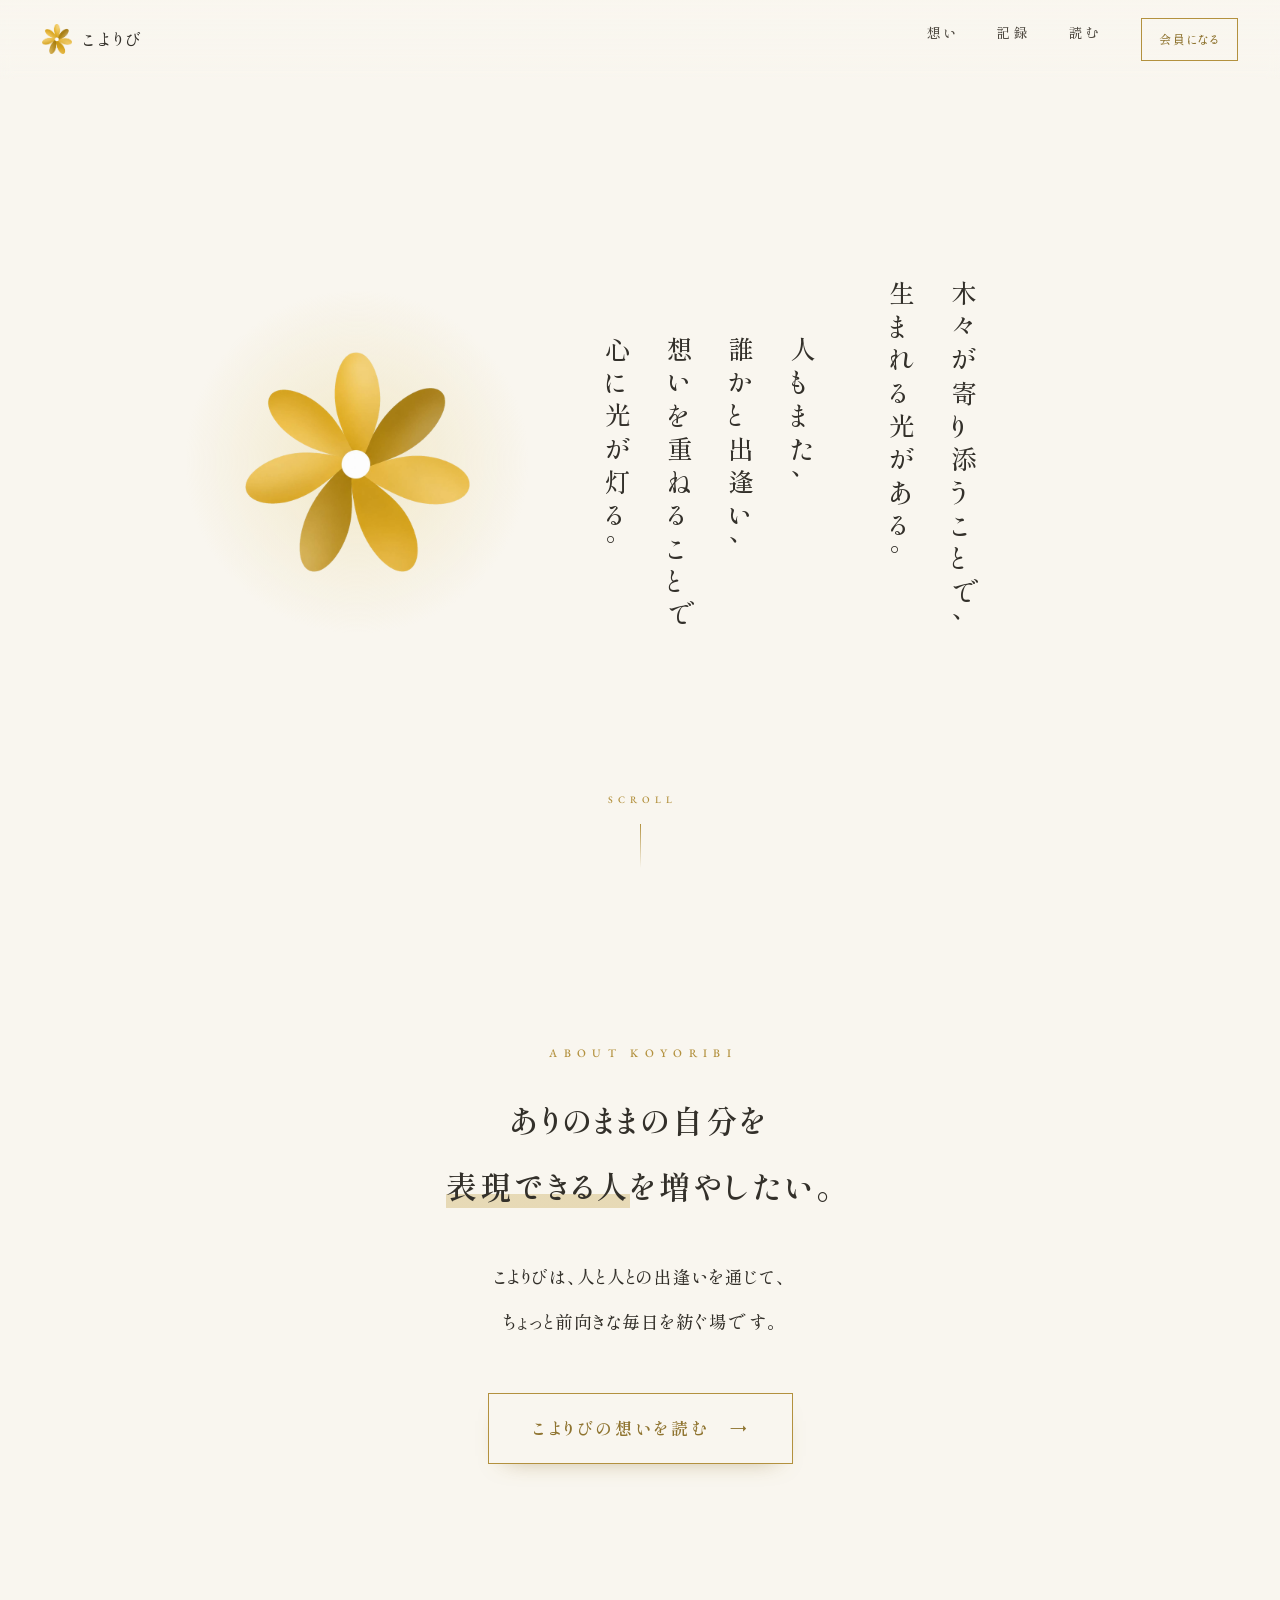
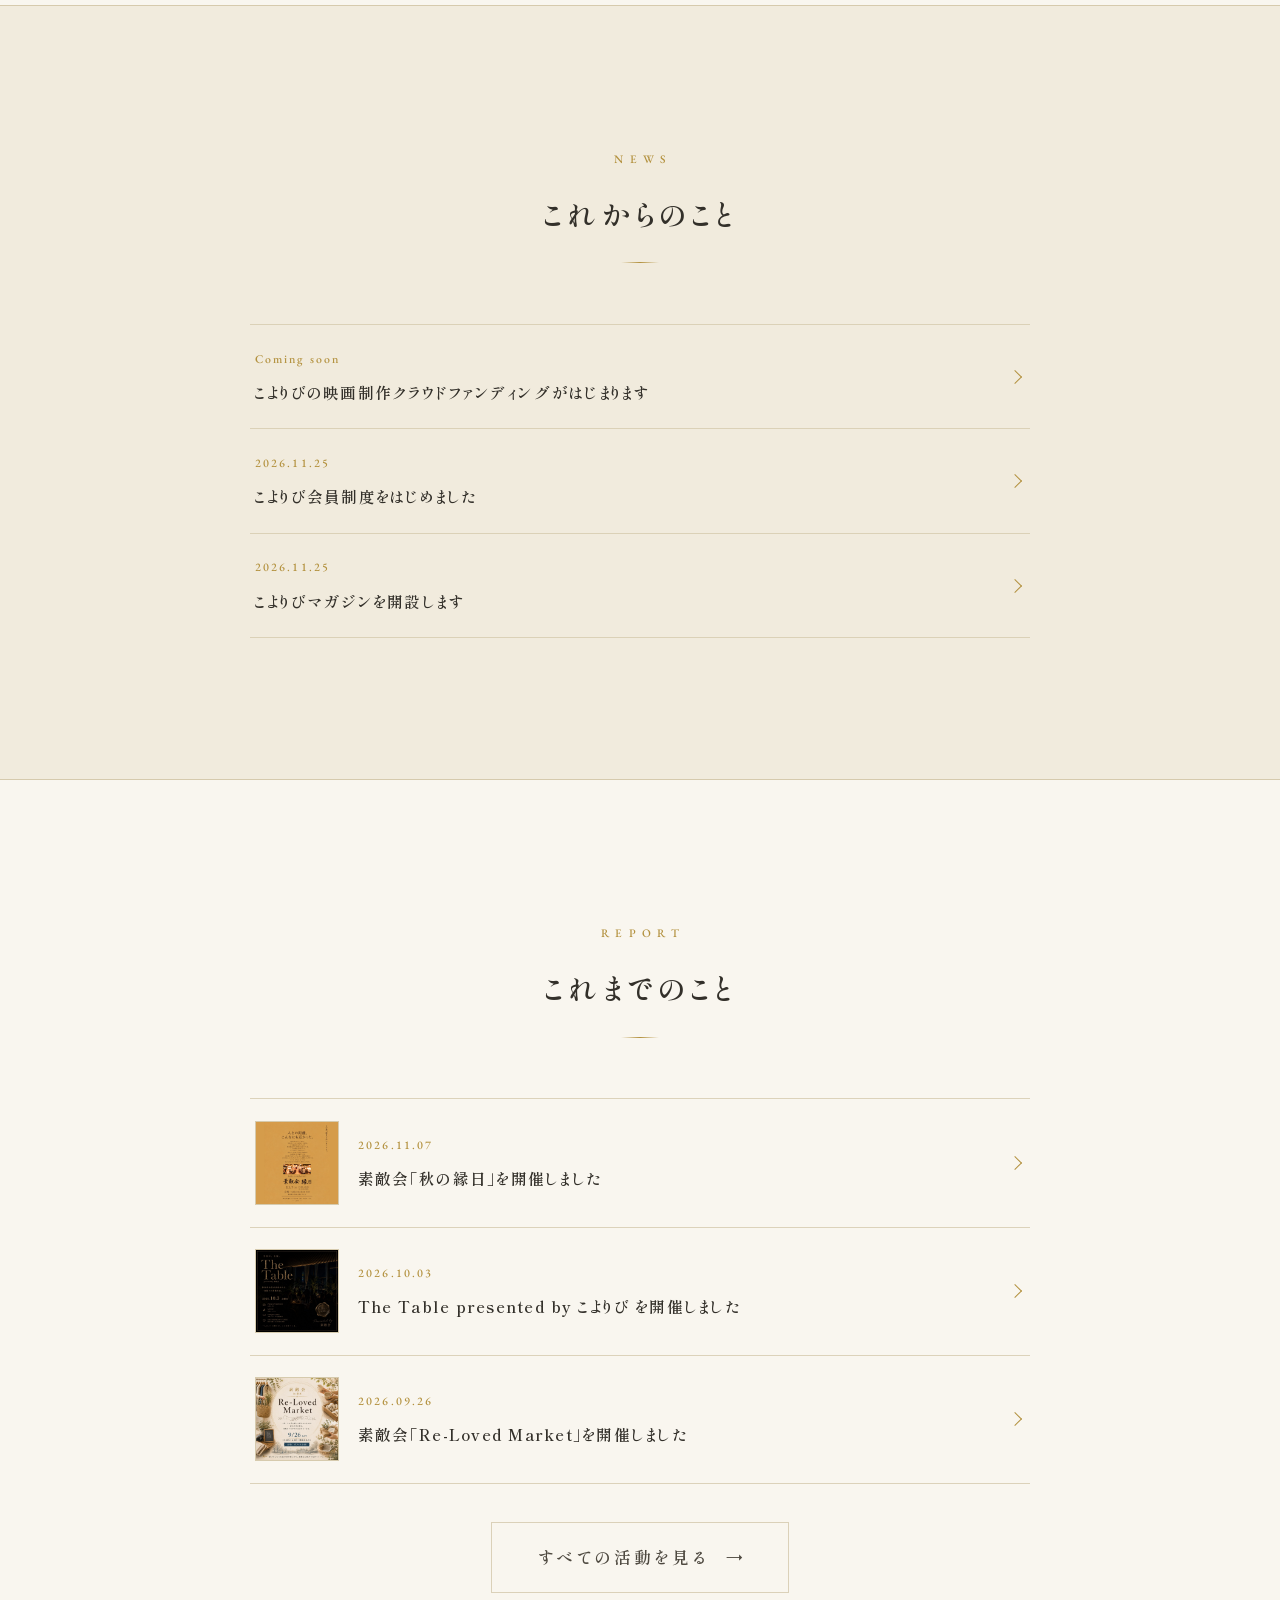
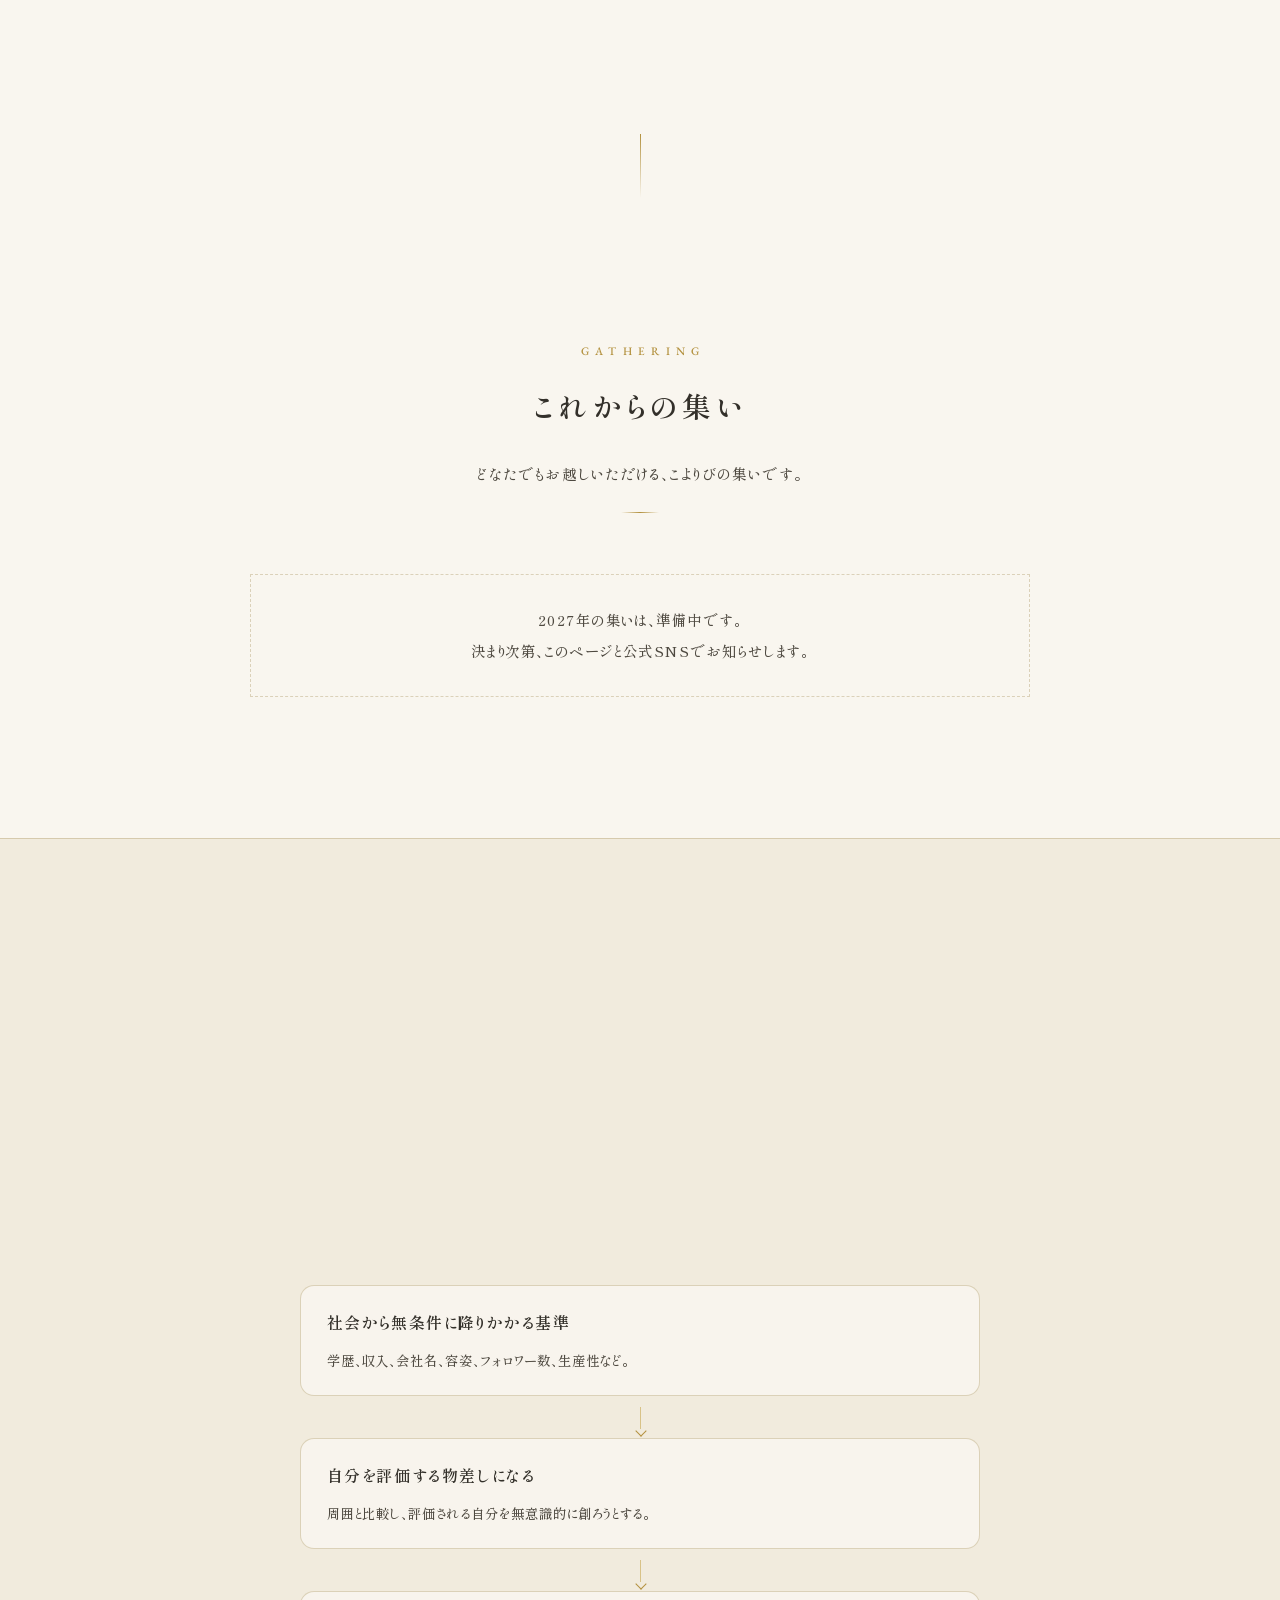
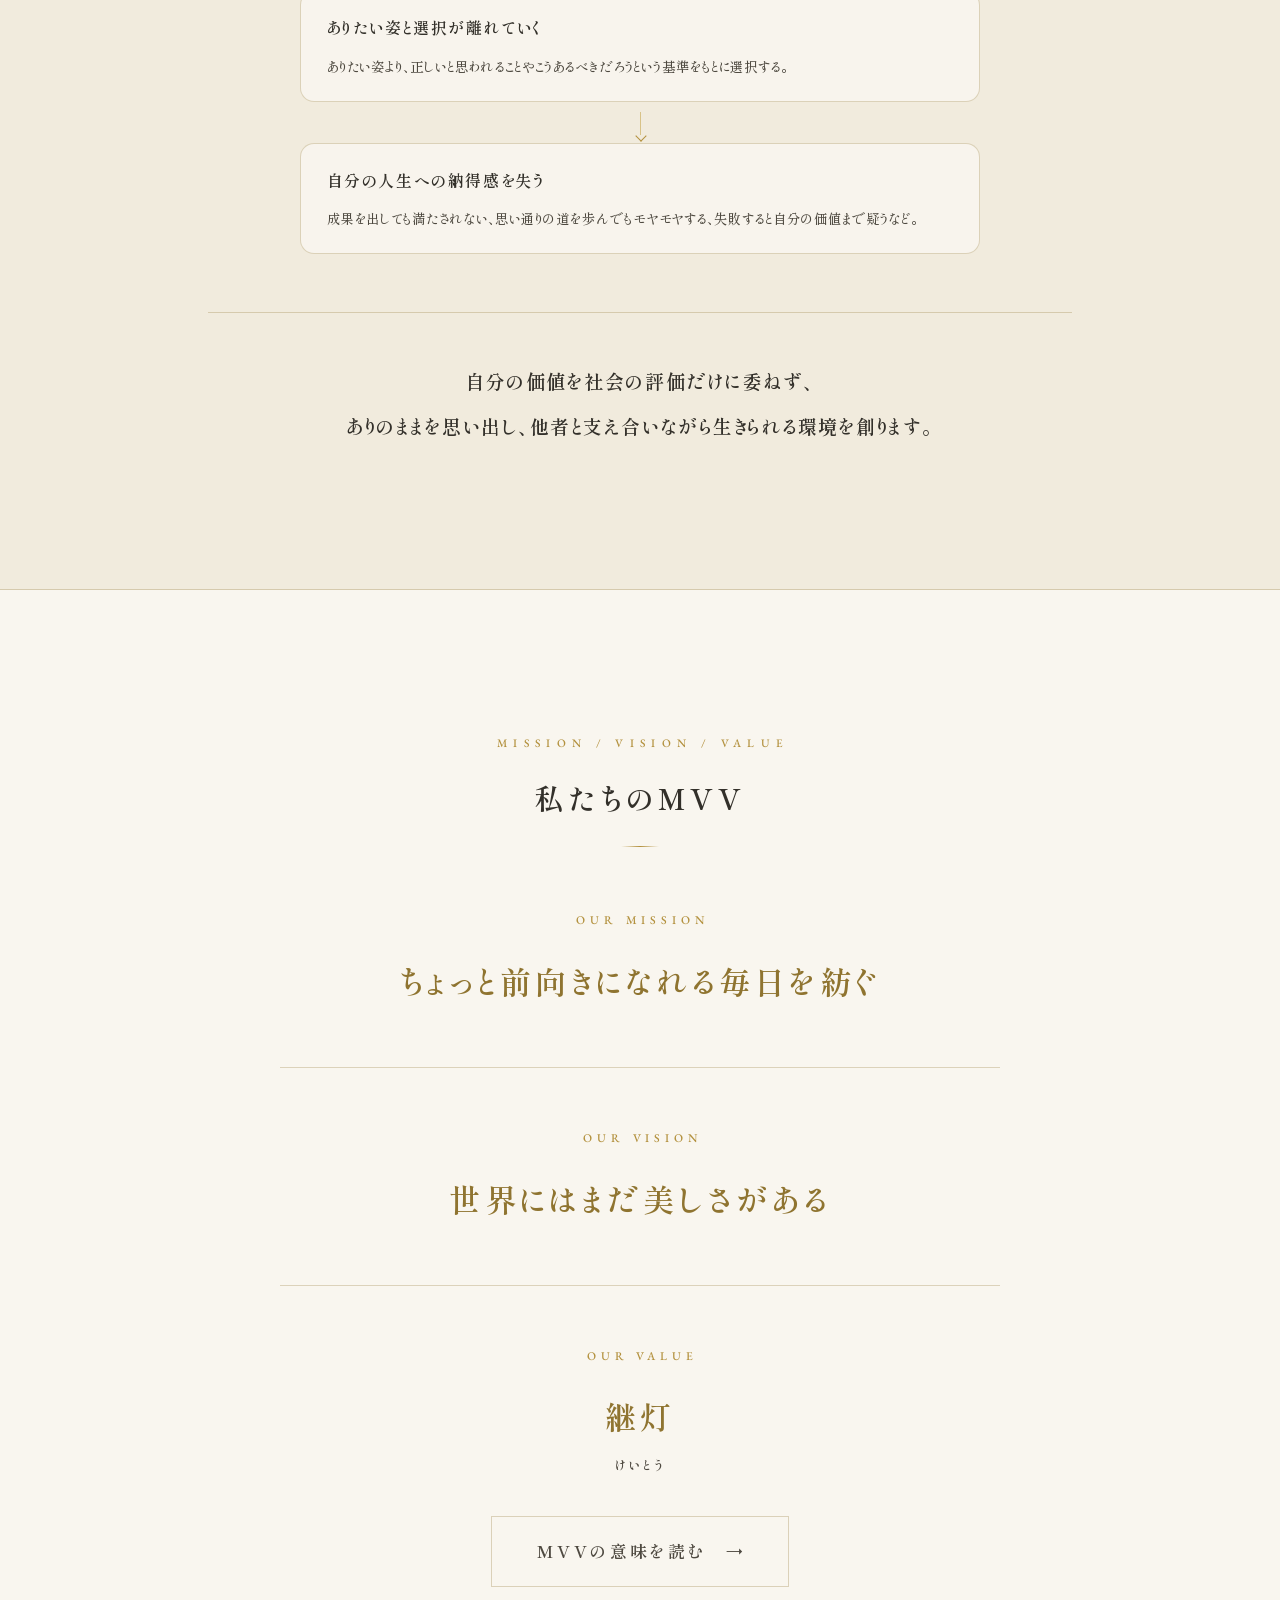
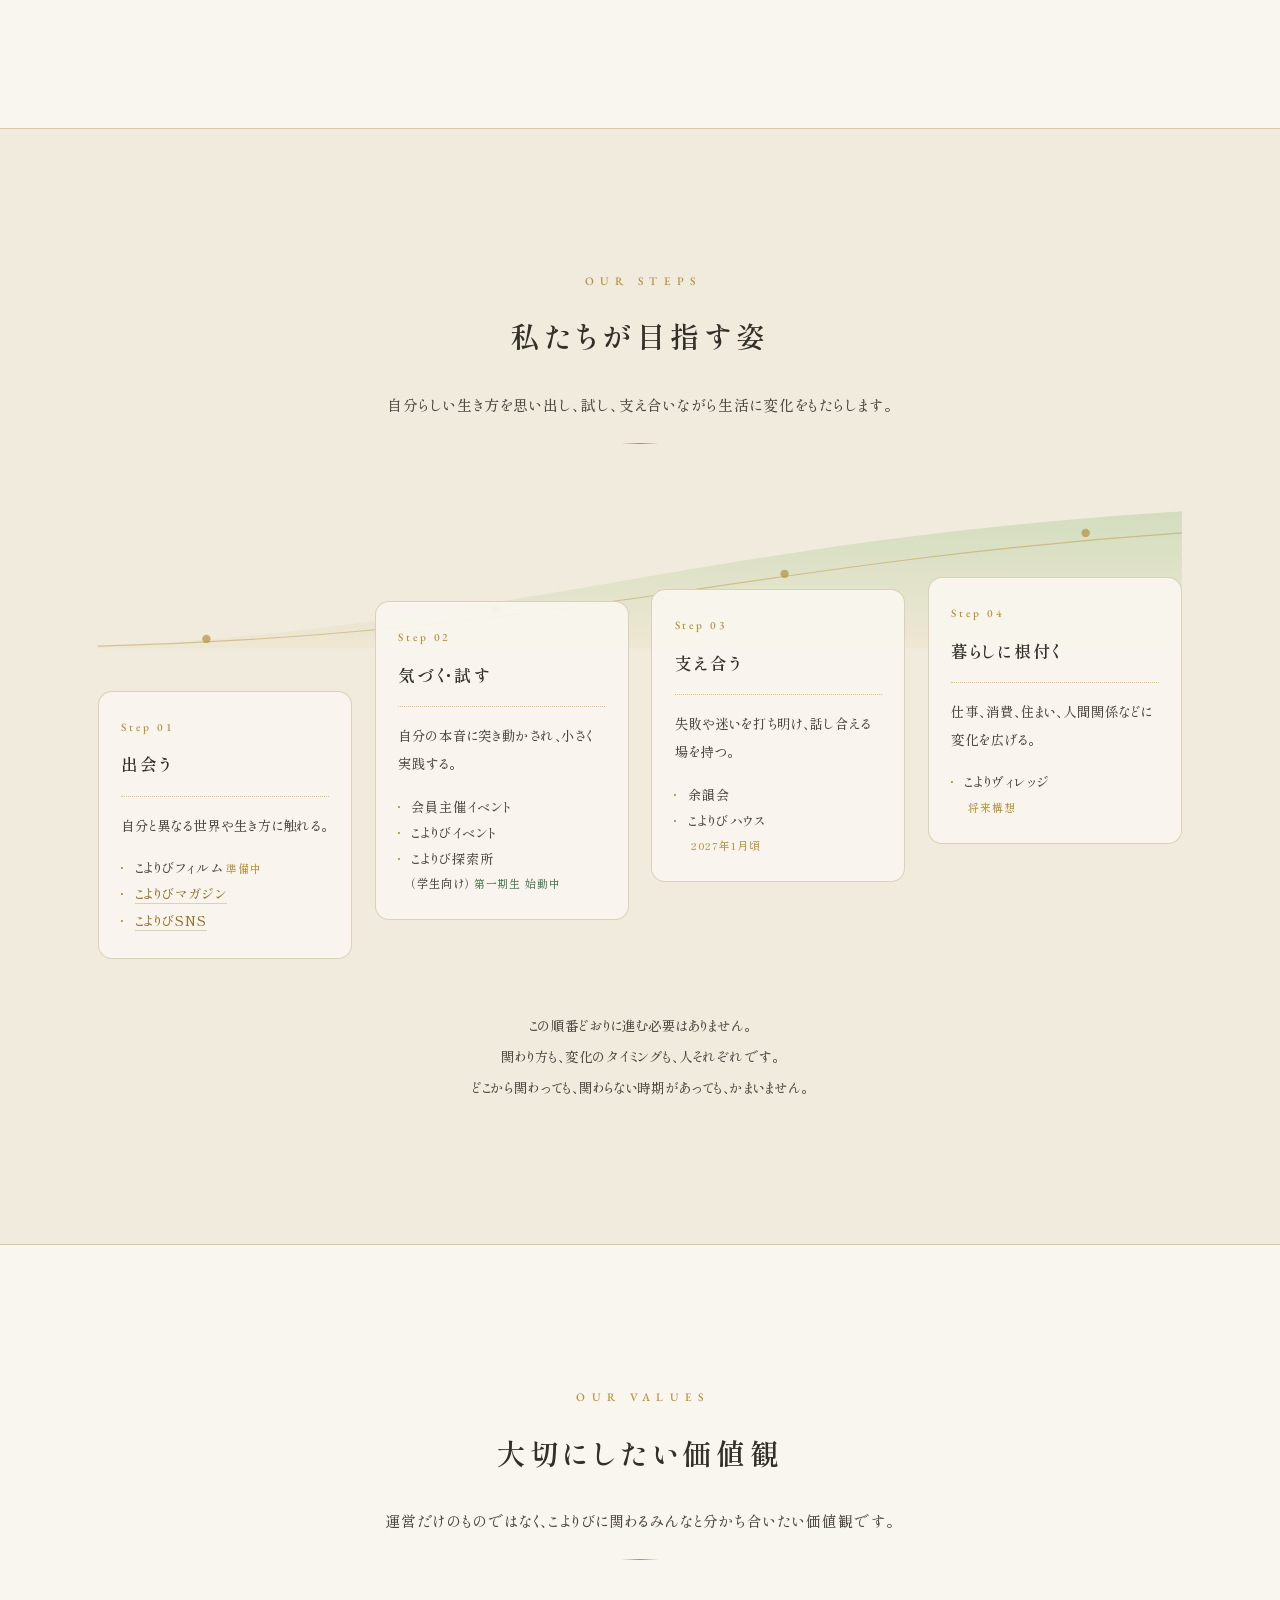
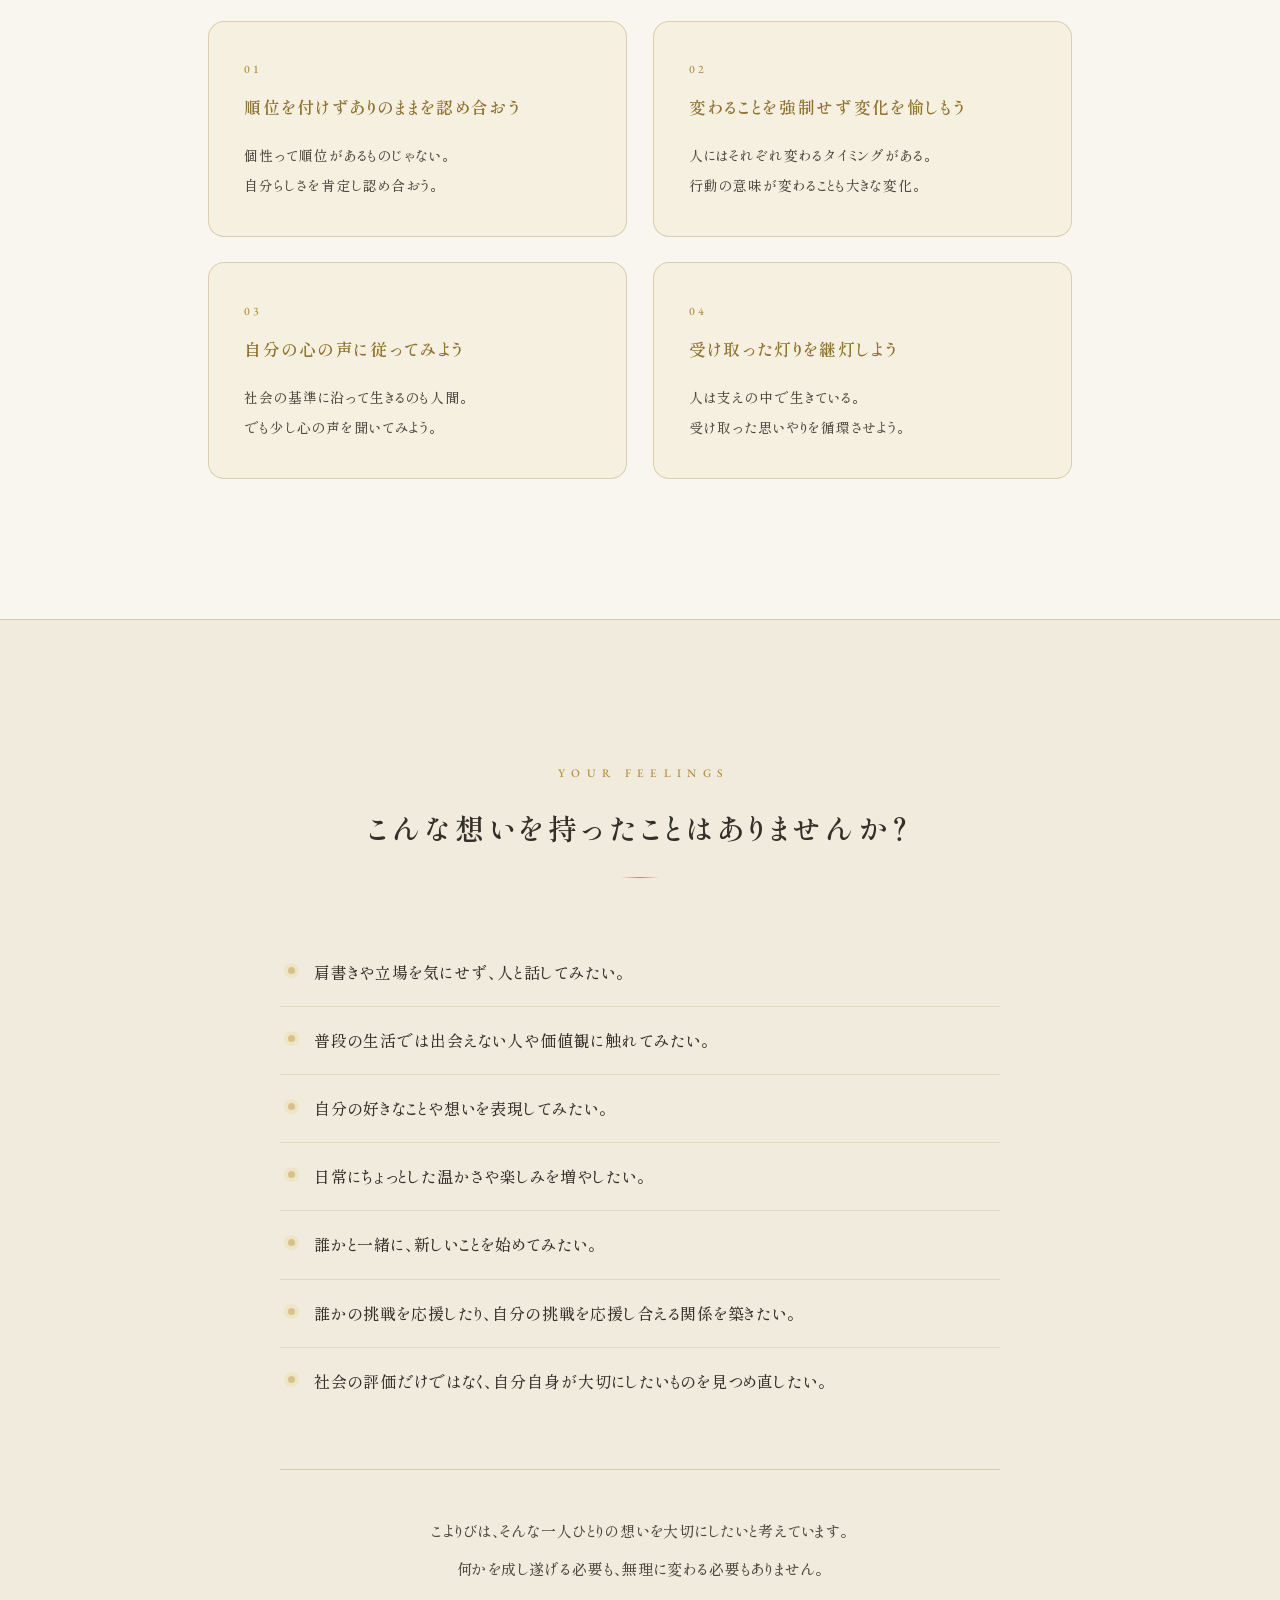
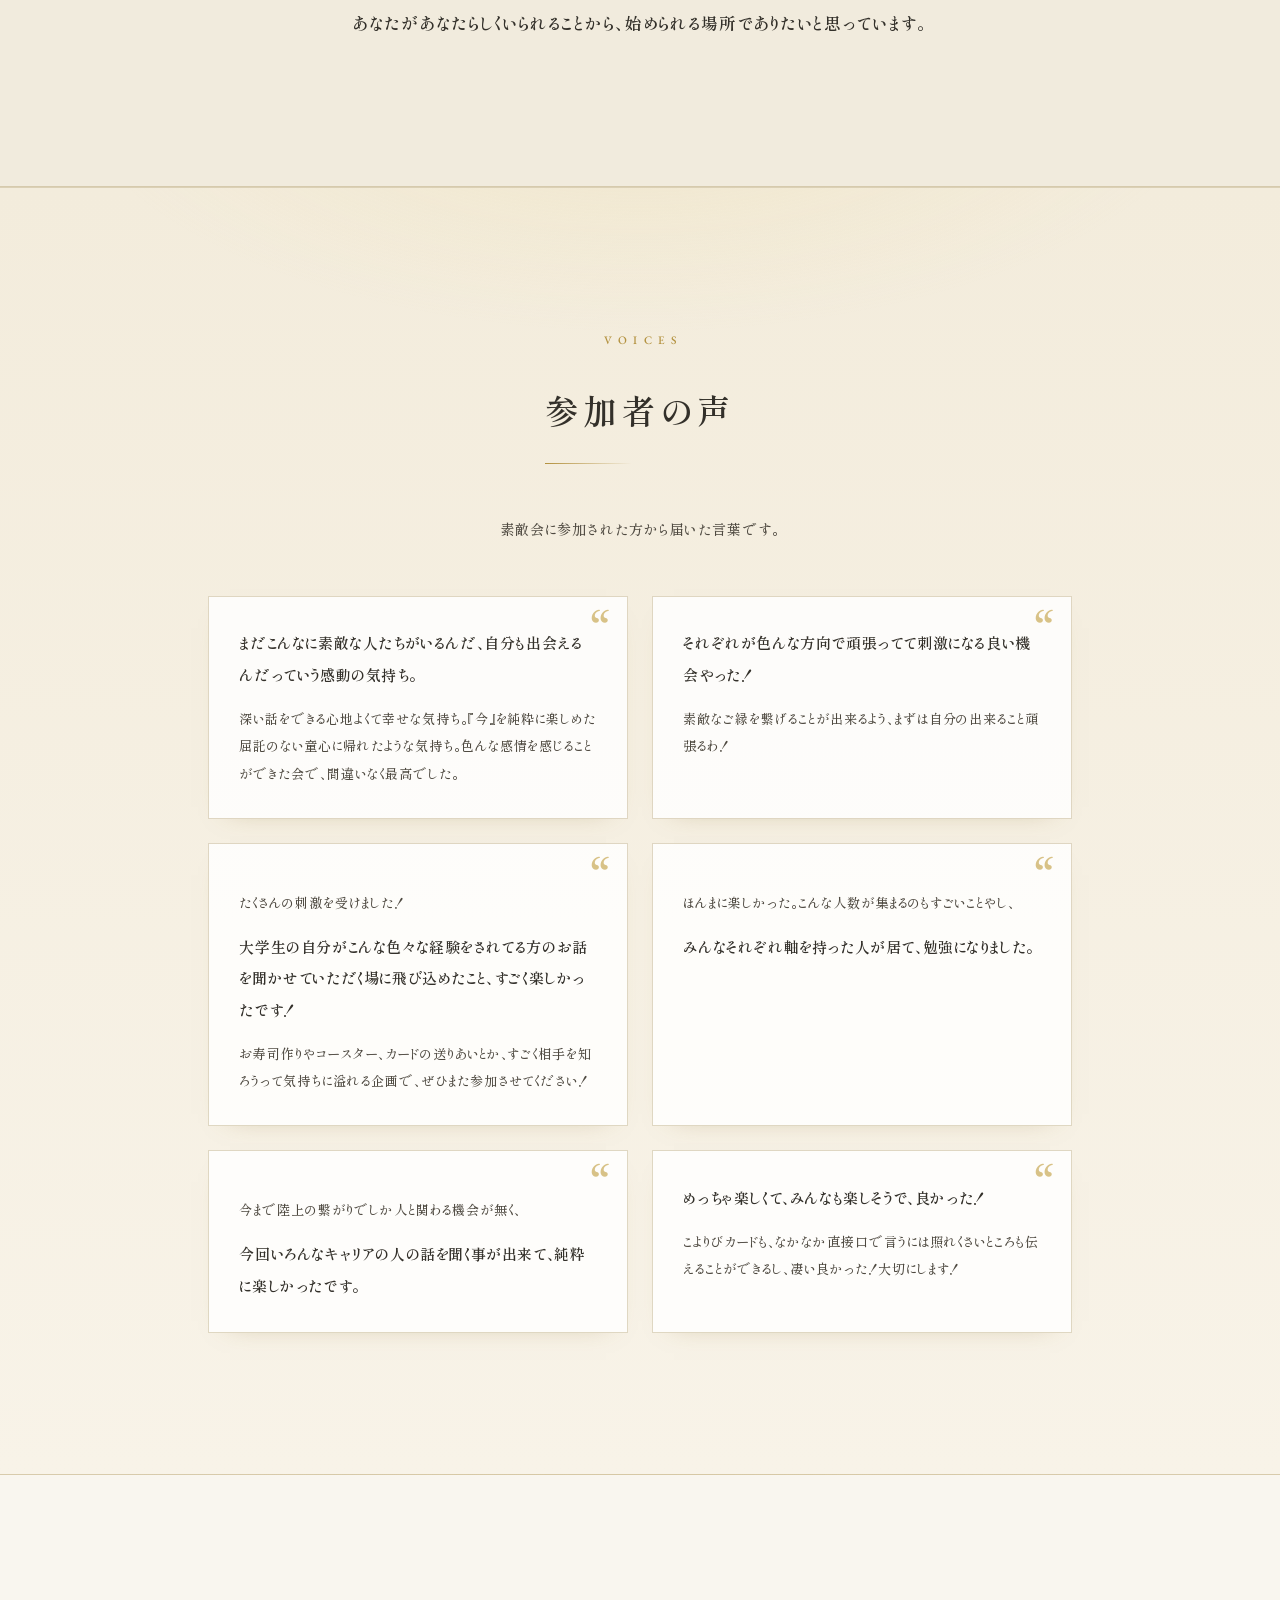
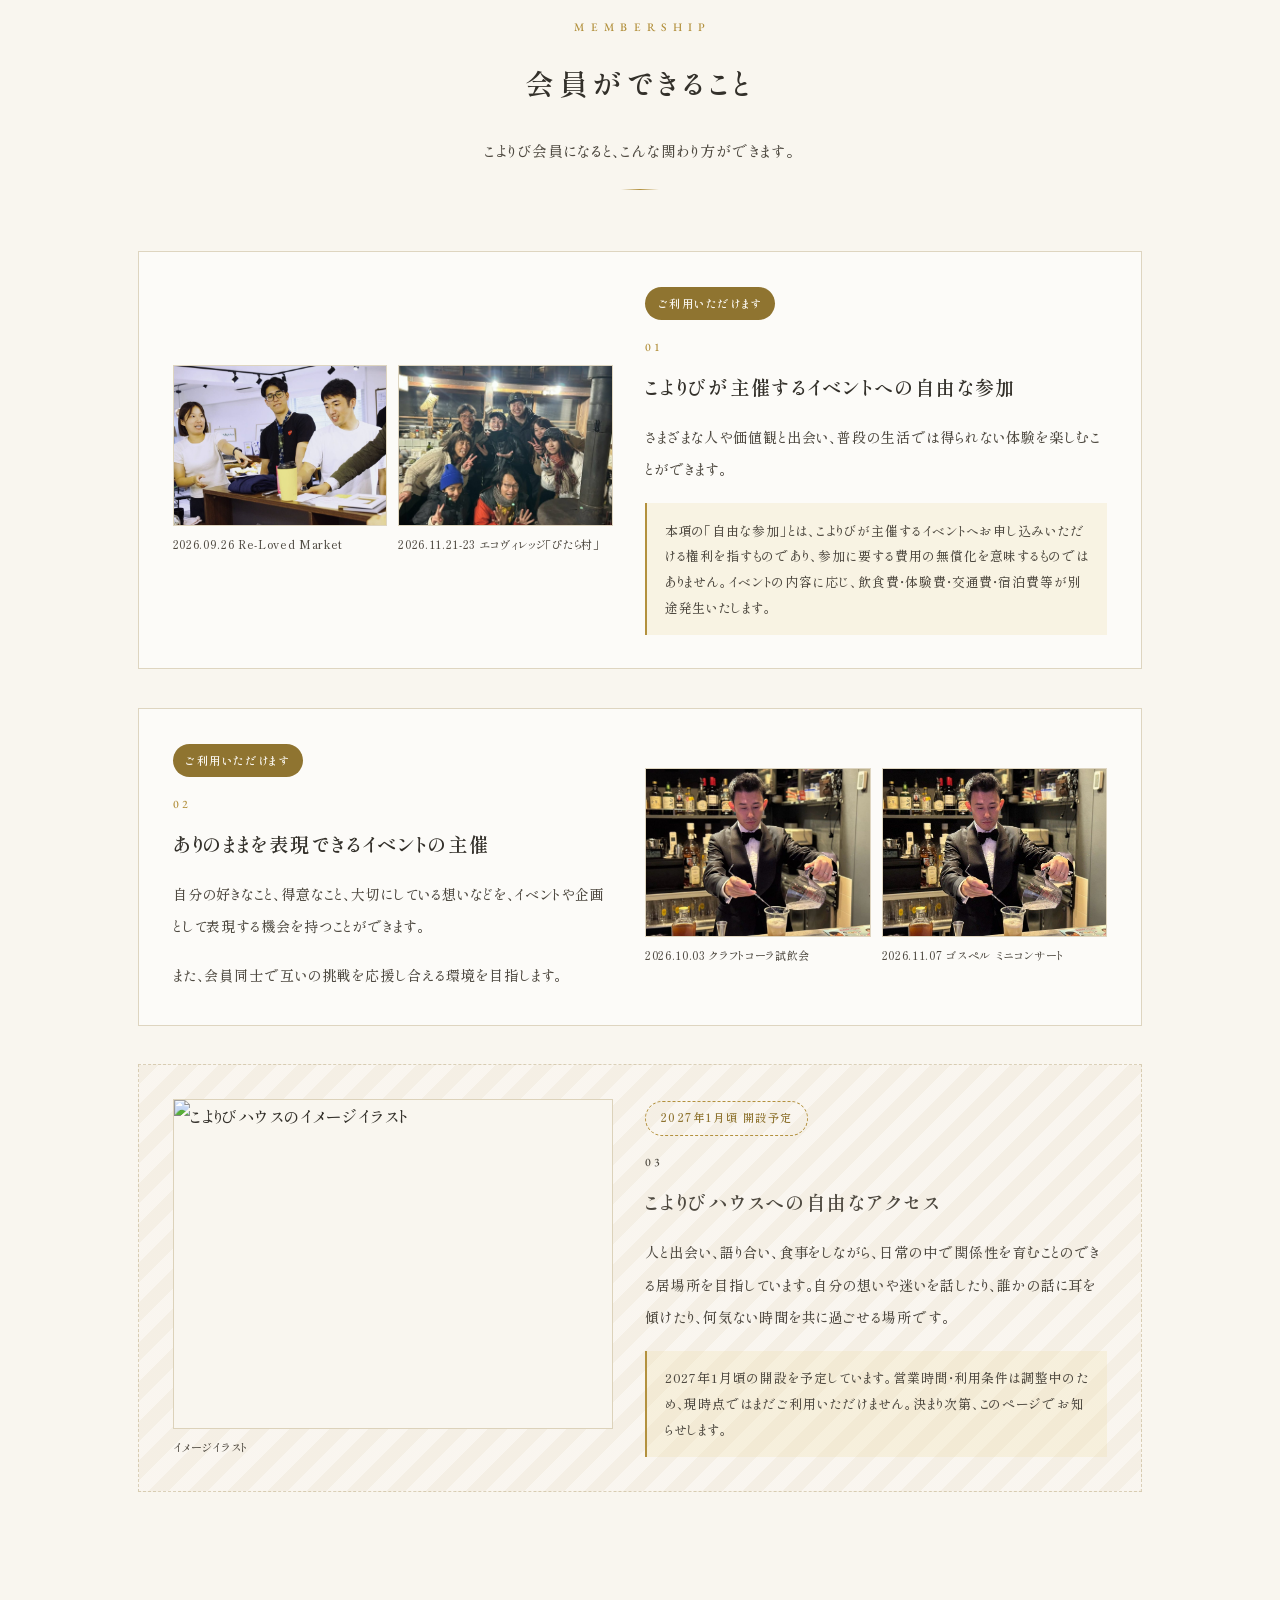
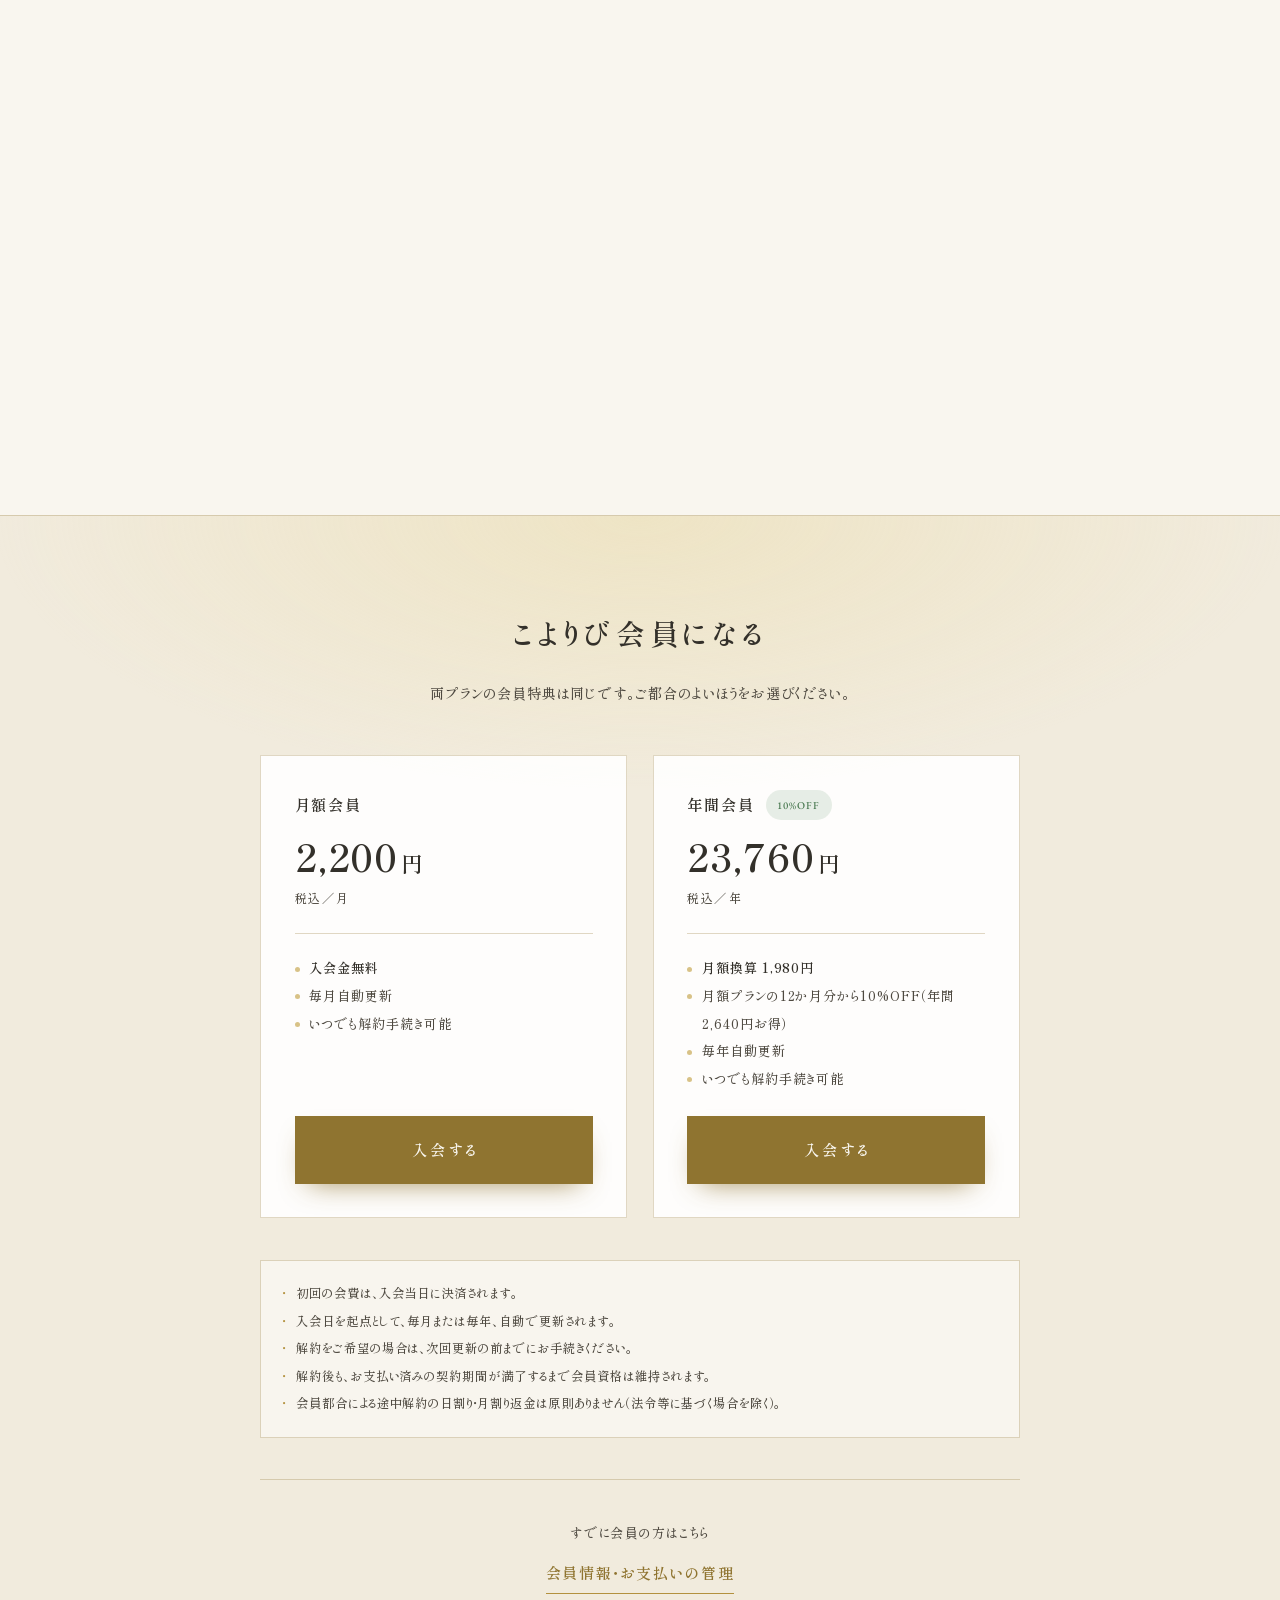
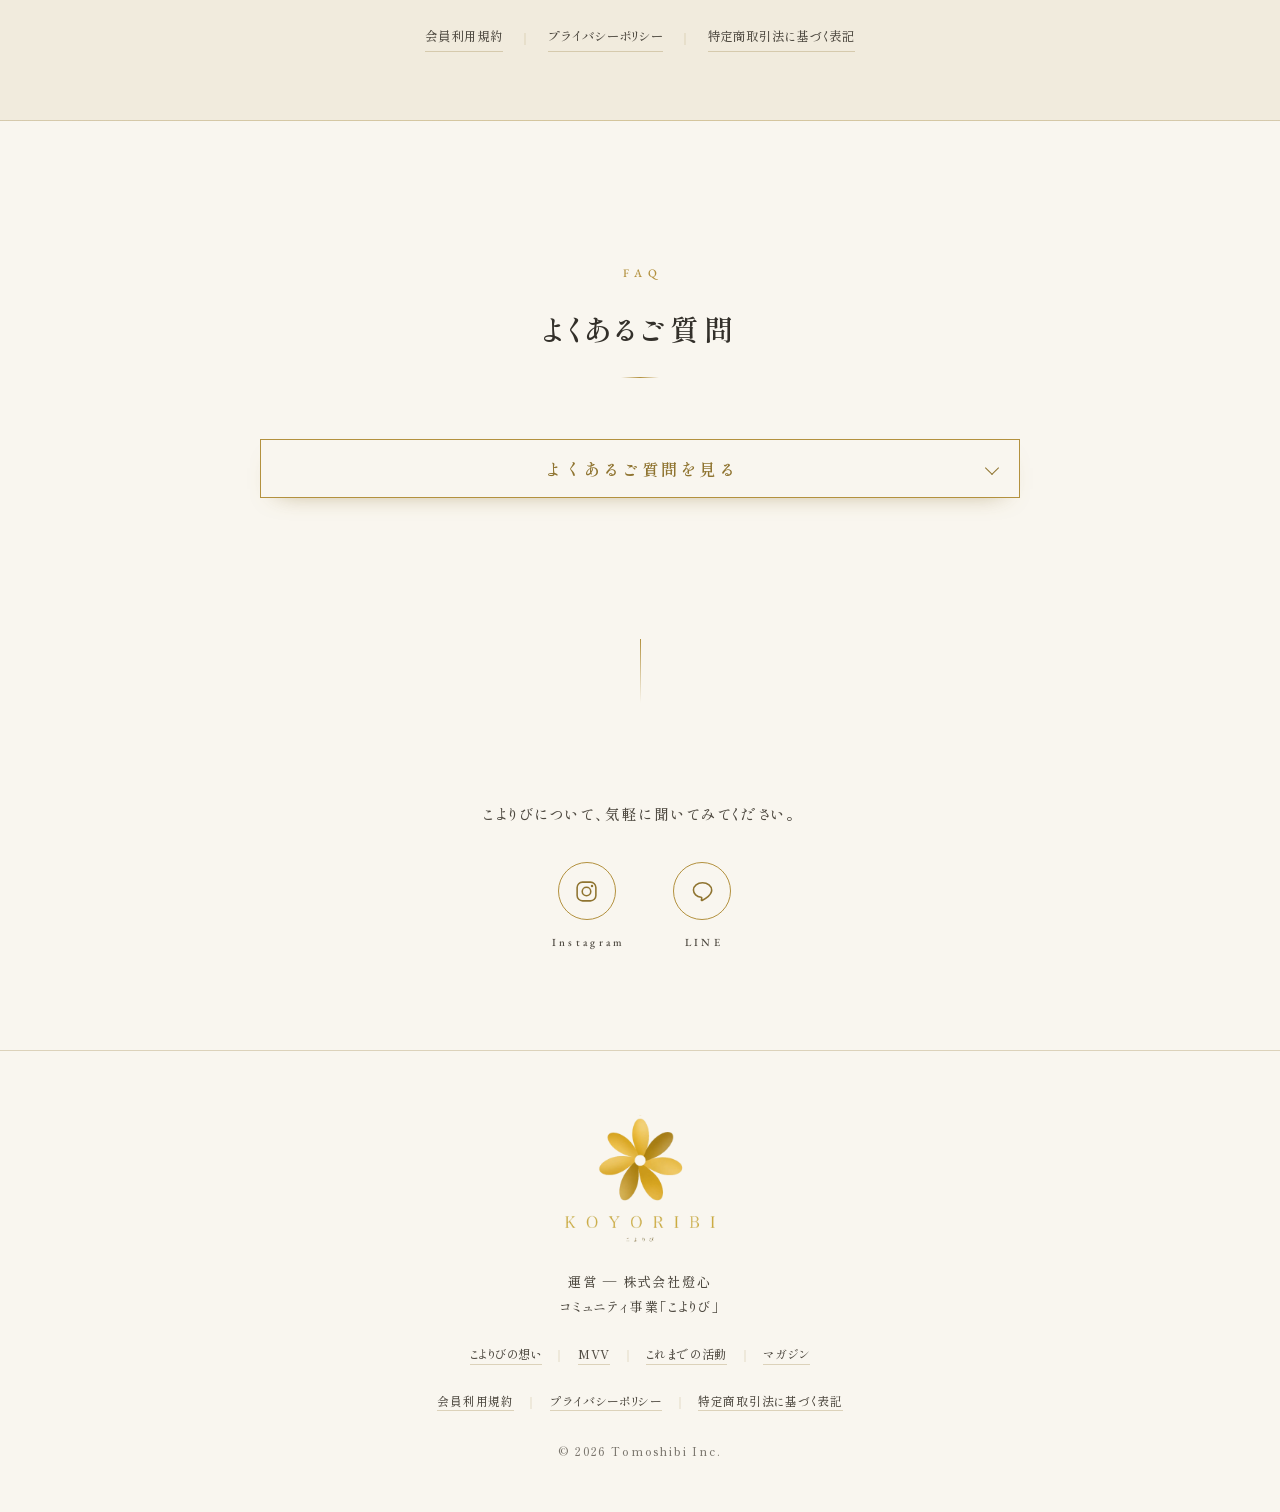
==== commit 777cb97f: "Add files via upload" ====
--- a/index.html
+++ b/index.html
@@ -347,7 +347,7 @@
 .reality-flow .t{ display:block; font-size:1rem; font-weight:600; letter-spacing:.1em; line-height:1.9; }
 .reality-flow .d{ display:block; margin-top:.55rem; font-size:.84rem; line-height:2.1; color:var(--sumi-soft); }
 .reality-close{
-  max-width:680px; margin:clamp(2.6rem,6vw,3.6rem) auto 0;
+  max-width:900px; margin:clamp(2.6rem,6vw,3.6rem) auto 0;
   padding-top:clamp(2rem,5vw,2.8rem); border-top:1px solid var(--line);
   text-align:center;
   font-size:clamp(1rem,2.3vw,1.18rem); font-weight:600; line-height:2.4; letter-spacing:.08em;
@@ -369,10 +369,11 @@
 
 /* ============ 私たちが目指す姿 ============ */
 .steps{ background:var(--washi-deep); border-top:1px solid var(--line); border-bottom:1px solid var(--line); }
-.steps-hill{ max-width:900px; margin:0 auto; }
+.steps .wrap{ max-width:1180px; }
+.steps-hill{ max-width:1100px; margin:0 auto; }
 .steps-hill svg{ width:100%; height:auto; display:block; }
 .step-grid{
-  max-width:980px; margin:clamp(1.4rem,4vw,2.2rem) auto 0;
+  max-width:1180px; margin:clamp(1.4rem,4vw,2.2rem) auto 0;
   display:grid; grid-template-columns:repeat(auto-fit, minmax(min(100%,215px), 1fr));
   gap:clamp(1rem, 2.4vw, 1.4rem);
   align-items:end;
@@ -391,8 +392,10 @@
 .step li::before{ content:"・"; position:absolute; left:-.1em; color:var(--kin); }
 .step li a{ color:var(--kin-deep); border-bottom:1px solid var(--line); }
 .step li a:hover{ border-color:var(--kin); }
-.step .soon{ font-size:.68rem; letter-spacing:.08em; color:var(--kin); margin-left:.3em; }
-.step .live{ font-size:.68rem; letter-spacing:.08em; color:#4B7A52; margin-left:.3em; }
+.step .soon{ font-size:.68rem; letter-spacing:.08em; color:var(--kin); margin-left:.3em; white-space:nowrap; }
+.step .live{ font-size:.68rem; letter-spacing:.08em; color:#4B7A52; margin-left:.3em; white-space:nowrap; }
+.step .meta{ display:block; white-space:nowrap; font-size:.72rem; letter-spacing:.04em; color:var(--sumi-soft); }
+.step .meta .soon, .step .meta .live{ margin-left:.35em; }
 @media (min-width:860px){
   .step-grid{ grid-template-columns:repeat(4, 1fr); margin-top:-4.5rem; }
   .step-grid .step:nth-child(2){ margin-bottom:2.4rem; }
@@ -444,7 +447,8 @@
 .feel-close strong{ display:block; margin-top:1rem; color:var(--sumi); font-weight:600; font-size:1.04rem; letter-spacing:.06em; }
 
 /* ============ 会員ができること ============ */
-.perks{ max-width:980px; margin:0 auto; display:grid; gap:clamp(1.6rem, 4vw, 2.4rem); }
+#perks .wrap{ max-width:1100px; }
+.perks{ max-width:1100px; margin:0 auto; display:grid; gap:clamp(1.6rem, 4vw, 2.4rem); }
 .perk{
   display:grid; grid-template-columns:1fr; gap:clamp(1.2rem,3vw,2rem);
   border:1px solid var(--line); background:rgba(255,255,255,.6);
@@ -454,10 +458,11 @@
   .perk{ grid-template-columns:minmax(0,1fr) minmax(0,1.05fr); align-items:center; }
   .perk.is-flip .perk-body{ order:-1; }
 }
-.perk-media{ display:grid; grid-template-columns:1fr; gap:.7rem; }
+.perk-media{ display:grid; grid-template-columns:1fr; gap:.7rem; align-items:start; }
 .perk-media.two{ grid-template-columns:1fr 1fr; }
 .perk-media figure{ margin:0; }
-.perk-media img{ width:100%; height:100%; object-fit:cover; aspect-ratio:4/3; display:block; border:1px solid var(--line); }
+.perk-media img{ width:100%; height:auto; object-fit:cover; aspect-ratio:4/3; display:block; border:1px solid var(--line); }
+.perk.is-soon .perk-media img{ object-fit:contain; background:#F9F6EF; filter:none; }
 .perk-media figcaption{ margin-top:.5rem; font-size:.7rem; letter-spacing:.06em; color:var(--sumi-soft); line-height:1.8; }
 .perk-no{ font-family:var(--latin); font-size:.72rem; letter-spacing:.26em; color:var(--kin); display:block; margin-bottom:.6rem; }
 .perk h3{ font-size:clamp(1.05rem,2.6vw,1.2rem); letter-spacing:.1em; line-height:1.9; }
@@ -548,6 +553,28 @@
 .legal-links .sep{ color:var(--line); }
 
 /* ============ FAQ ============ */
+.faq-wrap{ max-width:760px; margin:0 auto; }
+.faq-toggle{
+  width:100%; display:block; text-align:center; cursor:pointer;
+  font-family:inherit; color:var(--kin-deep);
+  background:none; border:1px solid var(--kin);
+  padding:1.05rem 2.8rem;
+  font-size:clamp(.95rem,2.1vw,1.02rem); font-weight:600;
+  letter-spacing:.2em; text-indent:.2em;
+  position:relative;
+  box-shadow:0 10px 26px -18px rgba(143,116,48,.75);
+  transition:background .4s, color .4s, box-shadow .4s;
+}
+.faq-toggle::after{
+  content:""; position:absolute; right:1.4rem; top:50%;
+  width:9px; height:9px; margin-top:-6px;
+  border-right:1.6px solid currentColor; border-bottom:1.6px solid currentColor;
+  transform:rotate(45deg); transition:transform .45s cubic-bezier(.25,.8,.3,1);
+}
+.faq-wrap.is-open .faq-toggle{ background:var(--kin); color:var(--washi); box-shadow:none; }
+.faq-wrap.is-open .faq-toggle::after{ transform:rotate(-135deg); margin-top:-2px; }
+.faq-outer{ max-height:0; overflow:hidden; transition:max-height .55s cubic-bezier(.25,.8,.3,1); }
+.faq-wrap.is-open .faq-outer{ margin-top:1.6rem; }
 .faq-list{ max-width:760px; margin:0 auto; border-top:1px solid var(--line); }
 .faq-item{ border-bottom:1px solid var(--line); }
 .faq-q{
@@ -781,7 +808,7 @@
         <a class="feed-link" href="magazine.html">
           <span class="feed-text">
             <span class="feed-date">2026.11.25</span>
-            <span class="feed-title">こよりびマガジンを開設しました</span>
+            <span class="feed-title">こよりびマガジンを開設します</span>
           </span>
         </a>
       </li>
@@ -967,7 +994,7 @@
         <ul>
           <li>こよりびフィルム<span class="soon">準備中</span></li>
           <li><a href="magazine.html">こよりびマガジン</a></li>
-          <li>こよりびSNS</li>
+          <li><a href="https://www.instagram.com/koyoribi.jp/" target="_blank" rel="noopener">こよりびSNS</a></li>
         </ul>
       </div>
 
@@ -976,9 +1003,9 @@
         <h3>気づく・試す</h3>
         <p class="sd">自分の本音に突き動かされ、小さく実践する。</p>
         <ul>
-          <li>素敵会（会員主催）</li>
+          <li>会員主催イベント</li>
           <li>こよりびイベント</li>
-          <li>こよりび探索所（学生向け）<span class="live">第一期生 始動中</span></li>
+          <li>こよりび探索所<span class="meta">（学生向け）<span class="live">第一期生 始動中</span></span></li>
         </ul>
       </div>
 
@@ -988,7 +1015,7 @@
         <p class="sd">失敗や迷いを打ち明け、話し合える場を持つ。</p>
         <ul>
           <li>余韻会</li>
-          <li>こよりびハウス<span class="soon">2027年1月頃</span></li>
+          <li>こよりびハウス<span class="meta"><span class="soon">2027年1月頃</span></span></li>
         </ul>
       </div>
 
@@ -997,7 +1024,7 @@
         <h3>暮らしに根付く</h3>
         <p class="sd">仕事、消費、住まい、人間関係などに変化を広げる。</p>
         <ul>
-          <li>こよりヴィレッジ<span class="soon">将来構想</span></li>
+          <li>こよりヴィレッジ<span class="meta"><span class="soon">将来構想</span></span></li>
         </ul>
       </div>
     </div>
@@ -1151,7 +1178,7 @@
           <span class="perk-no">01</span>
           <h3>こよりびが主催する<br class="sp-br">イベントへの自由な参加</h3>
           <p>さまざまな人や価値観と出会い、普段の生活では得られない体験を楽しむことができます。</p>
-          <p class="note">「自由な参加」とは、すべてのイベントが無料になるという意味ではありません。イベントによっては、飲食費・体験費・交通費・宿泊費等が別途発生します。</p>
+          <p class="note">本項の「自由な参加」とは、こよりびが主催するイベントへお申し込みいただける権利を指すものであり、参加に要する費用の無償化を意味するものではありません。イベントの内容に応じ、飲食費・体験費・交通費・宿泊費等が別途発生いたします。</p>
         </div>
       </article>
 
@@ -1180,8 +1207,8 @@
       <article class="perk is-soon reveal">
         <div class="perk-media">
           <figure>
-            <img src="ev/member-house.jpg" alt="こよりびハウスのイメージ" loading="lazy">
-            <figcaption>イメージ写真です</figcaption>
+            <img src="ev/house.svg" alt="こよりびハウスのイメージイラスト" loading="lazy">
+            <figcaption>イメージイラスト</figcaption>
           </figure>
         </div>
         <div class="perk-body">
@@ -1197,7 +1224,7 @@
       <article class="perk is-soon is-flip reveal">
         <div class="perk-media">
           <figure>
-            <img src="ev/member-village.jpg" alt="こよりヴィレッジの構想イラスト" loading="lazy">
+            <img src="ev/village.svg" alt="こよりヴィレッジの構想イラスト" loading="lazy">
             <figcaption>構想イメージ</figcaption>
           </figure>
         </div>
@@ -1276,7 +1303,10 @@
       <div class="rule-s" aria-hidden="true"></div>
     </div>
 
-    <div class="faq-list reveal">
+    <div class="faq-wrap reveal">
+      <button class="faq-toggle" type="button" aria-expanded="false" aria-controls="faqOuter">よくあるご質問を見る</button>
+      <div class="faq-outer" id="faqOuter">
+        <div class="faq-list">
 
       <div class="faq-item">
         <button class="faq-q" type="button" aria-expanded="false">こよりびはどのようなコミュニティですか？</button>
@@ -1371,6 +1401,8 @@
         </div></div>
       </div>
 
+        </div>
+      </div>
     </div>
   </div>
 </section>
@@ -1441,6 +1473,26 @@
 /* ========================================================== */
 
 
+/* FAQ:外側の折りたたみ */
+(function(){
+  const wrap = document.querySelector(".faq-wrap");
+  if(!wrap) return;
+  const btn = wrap.querySelector(".faq-toggle");
+  const outer = wrap.querySelector(".faq-outer");
+  btn.addEventListener("click", ()=>{
+    const open = wrap.classList.toggle("is-open");
+    btn.setAttribute("aria-expanded", open ? "true" : "false");
+    btn.textContent = open ? "よくあるご質問を閉じる" : "よくあるご質問を見る";
+    if(open){
+      outer.style.maxHeight = outer.scrollHeight + 40 + "px";
+      setTimeout(()=>{ if(wrap.classList.contains("is-open")) outer.style.maxHeight = "none"; }, 580);
+    }else{
+      outer.style.maxHeight = outer.scrollHeight + "px";
+      requestAnimationFrame(()=>{ outer.style.maxHeight = "0px"; });
+    }
+  });
+})();
+
 /* FAQ アコーディオン */
 (function(){
   document.querySelectorAll(".faq-item").forEach(item=>{
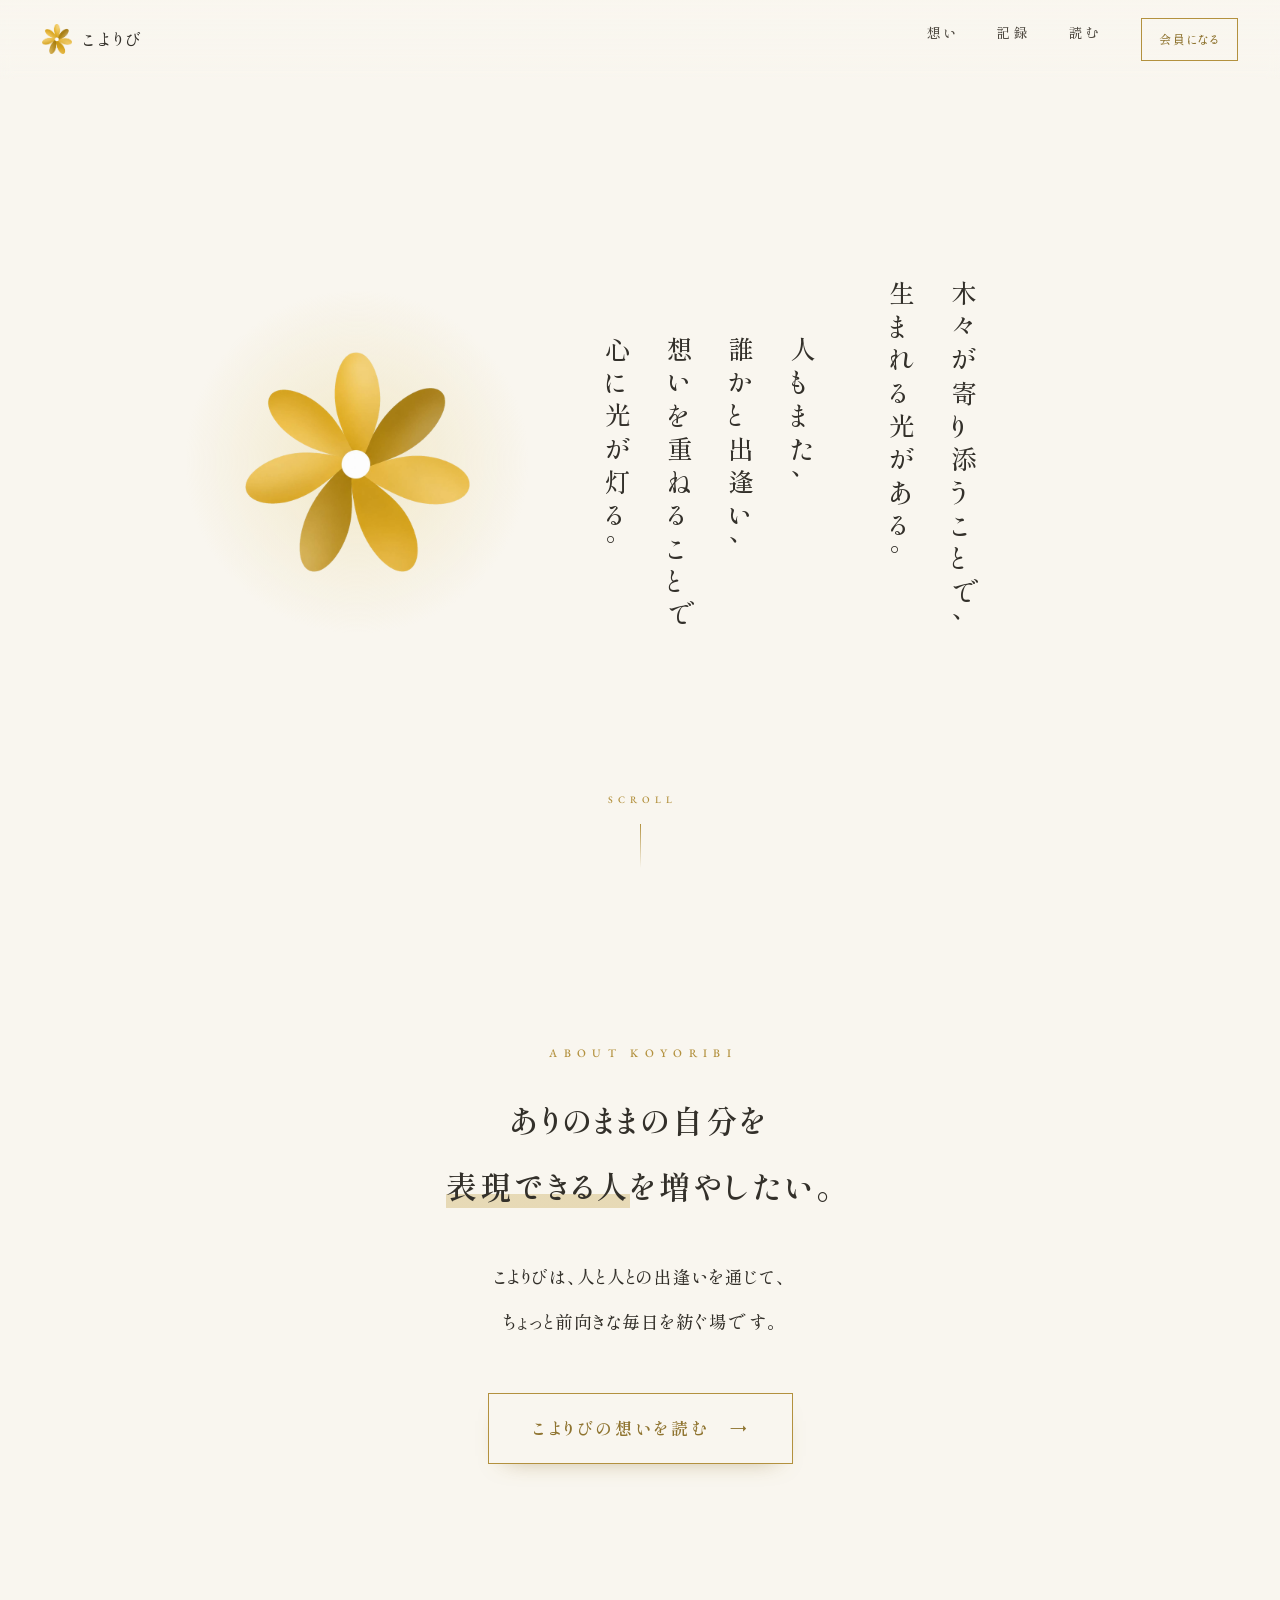
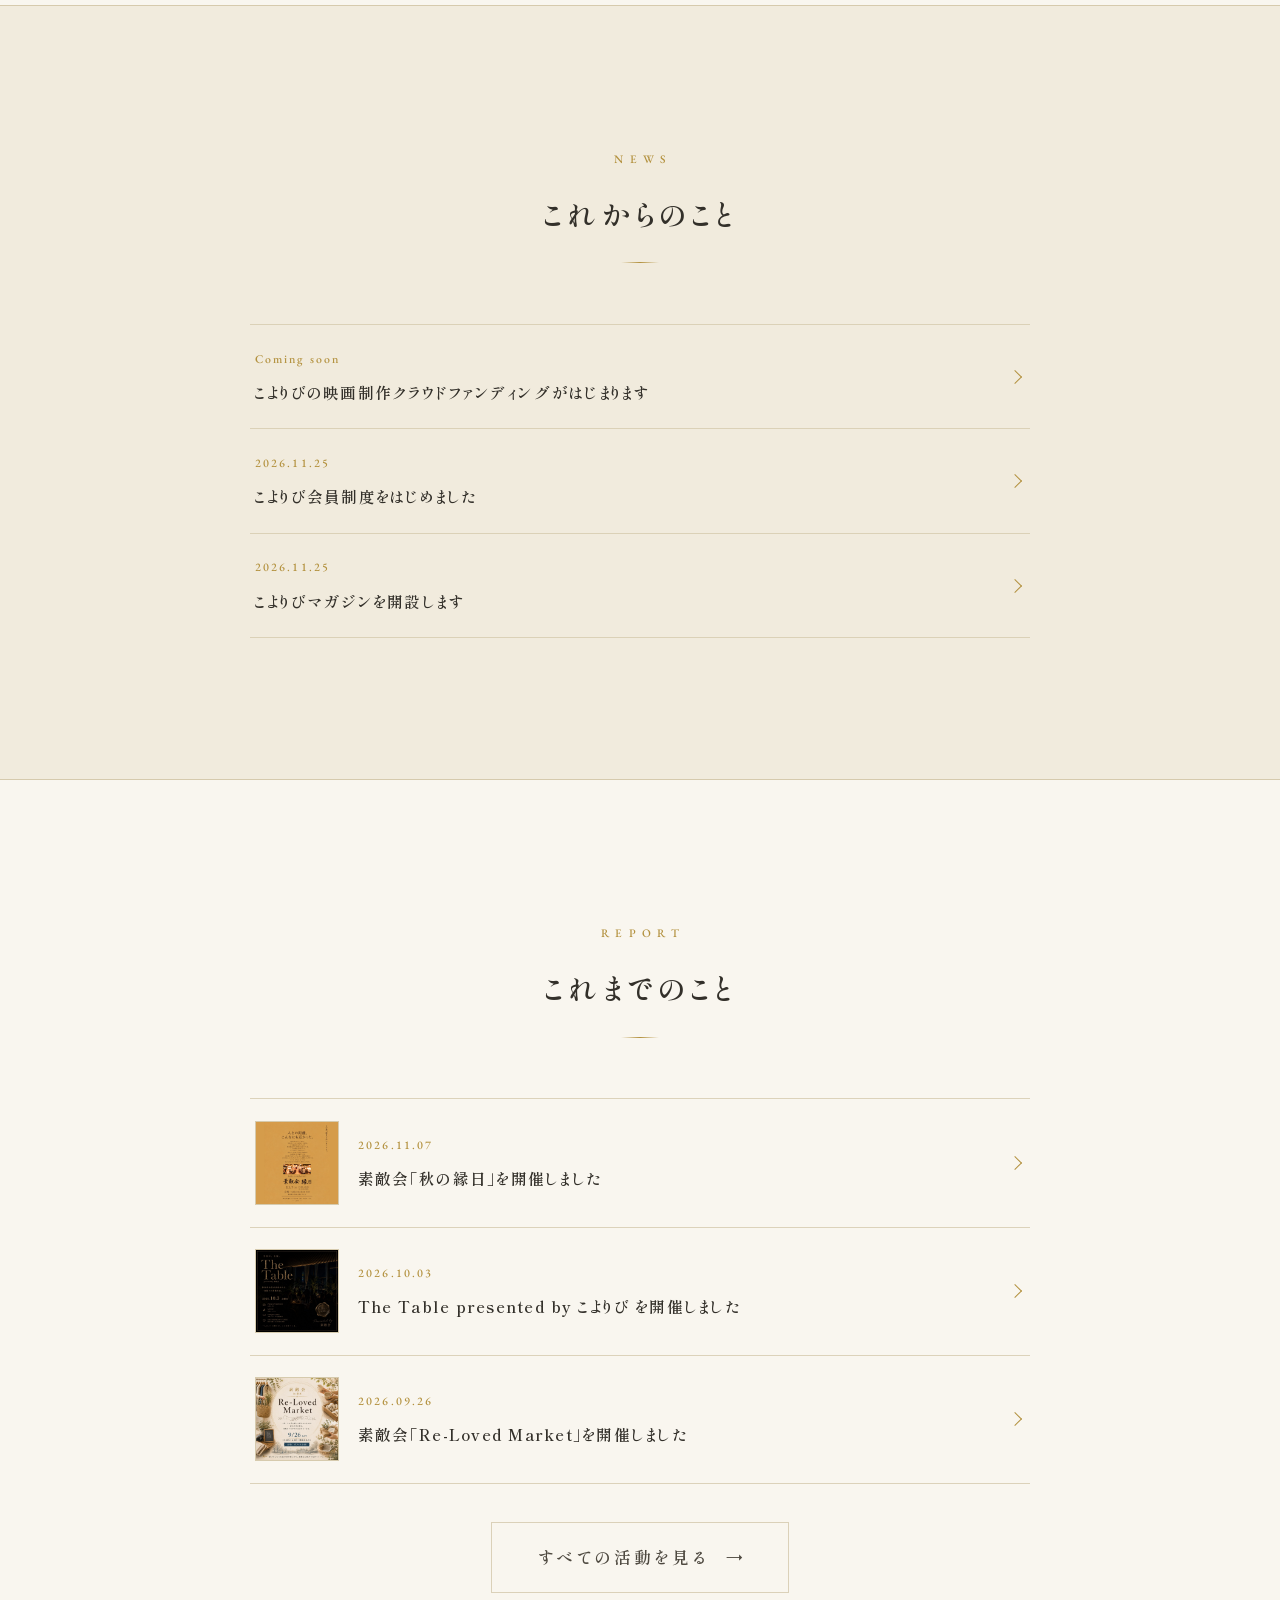
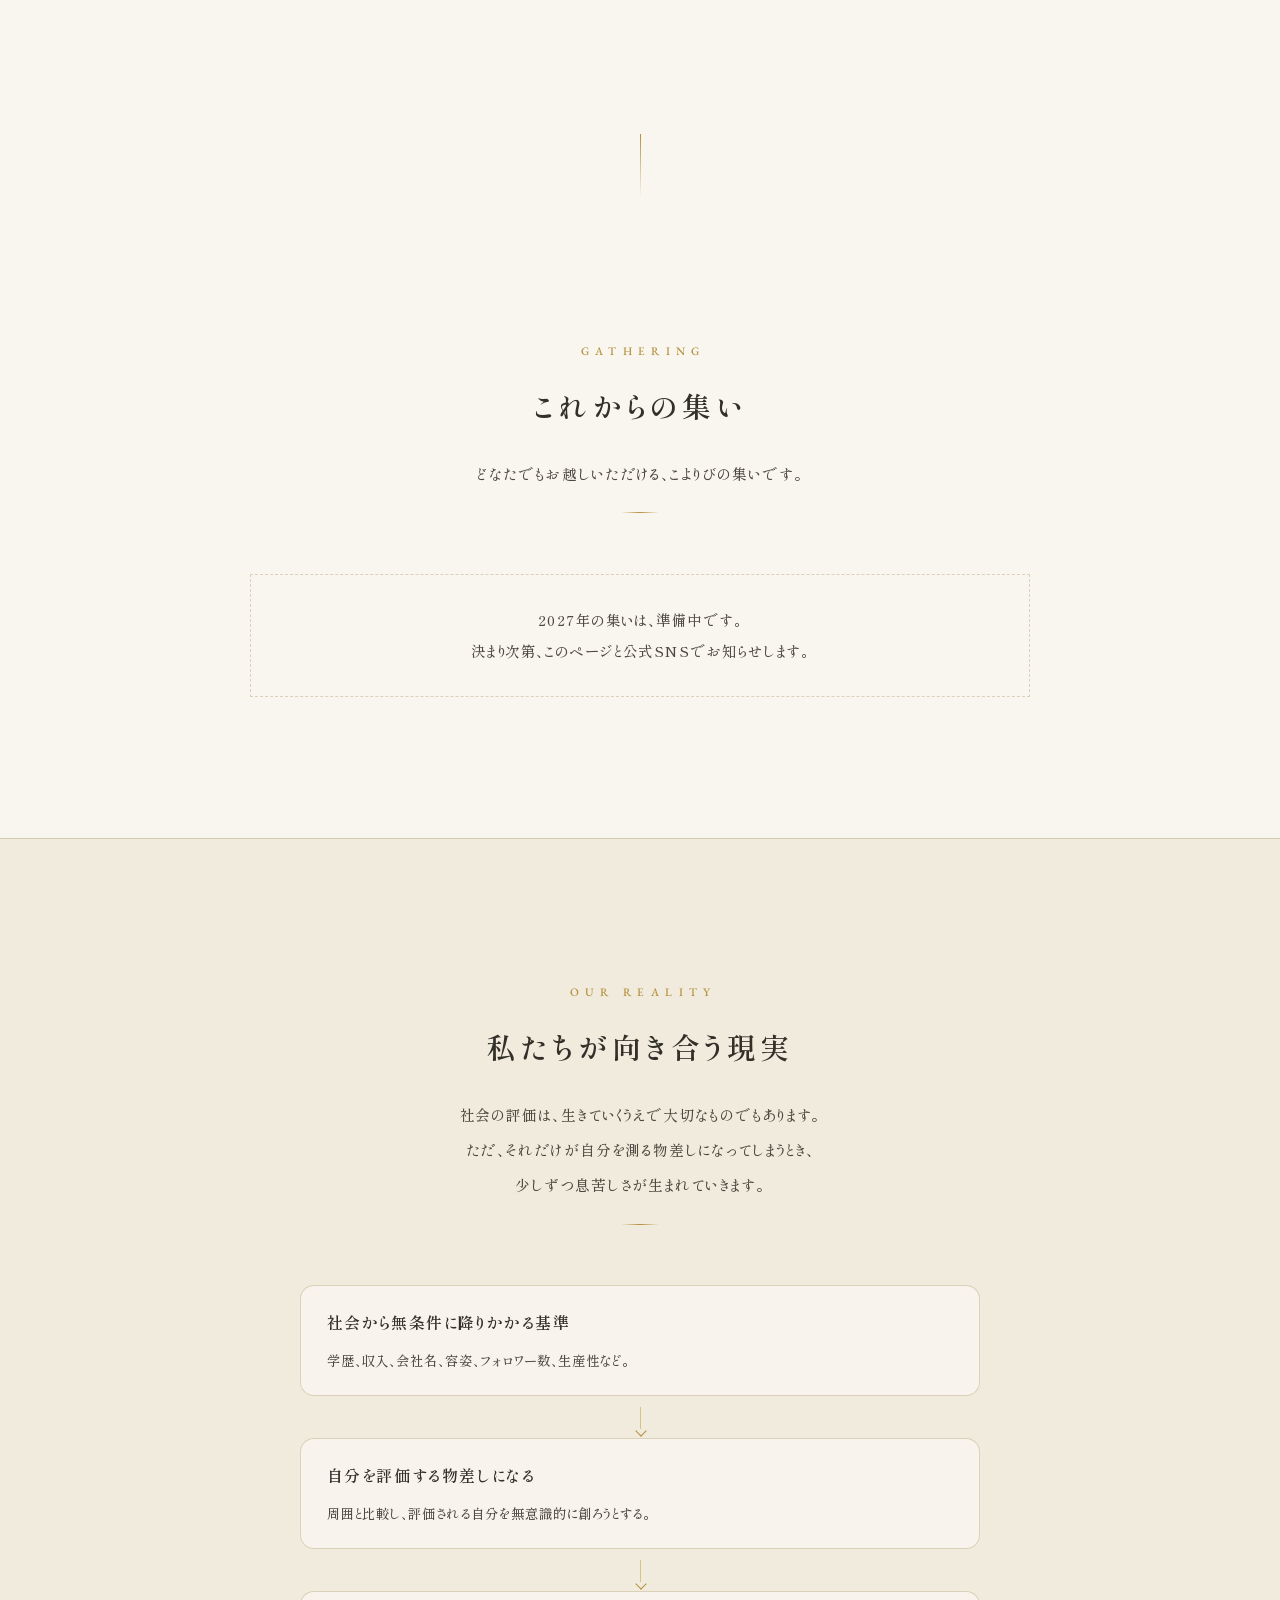
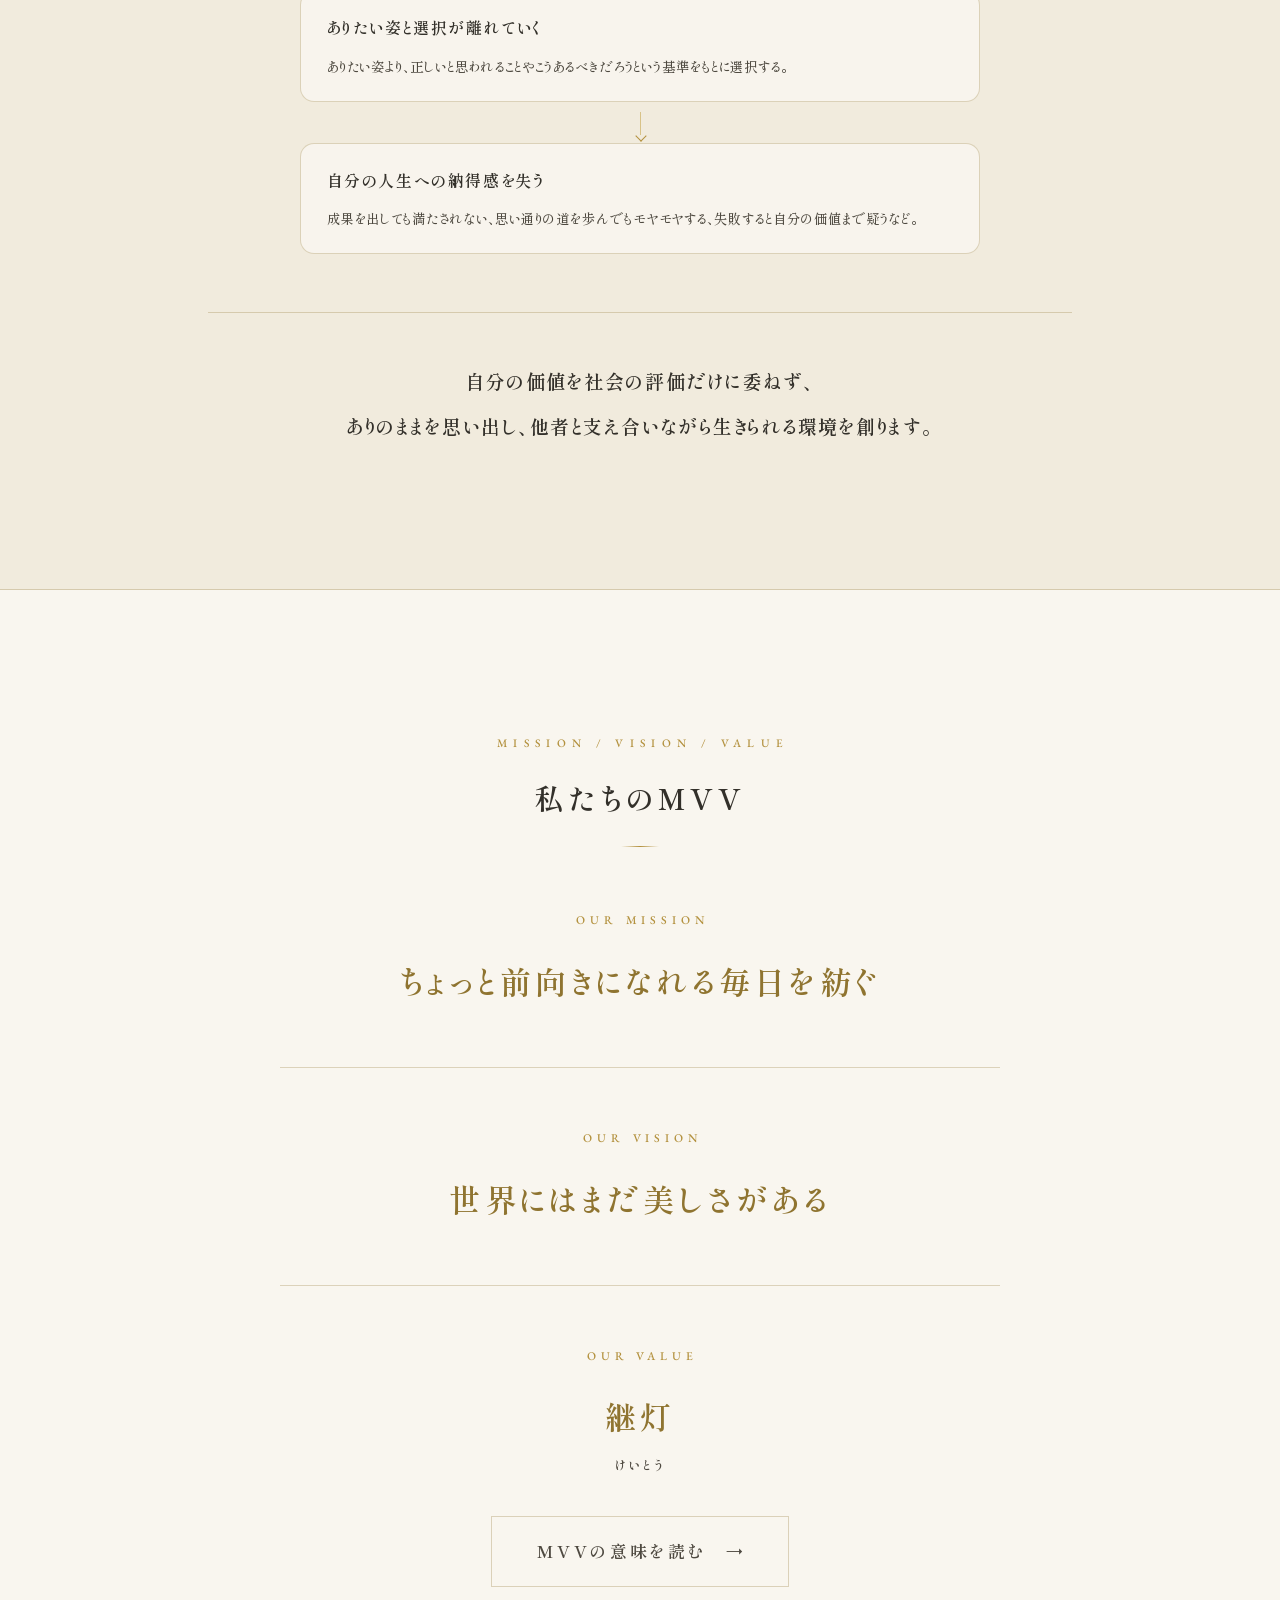
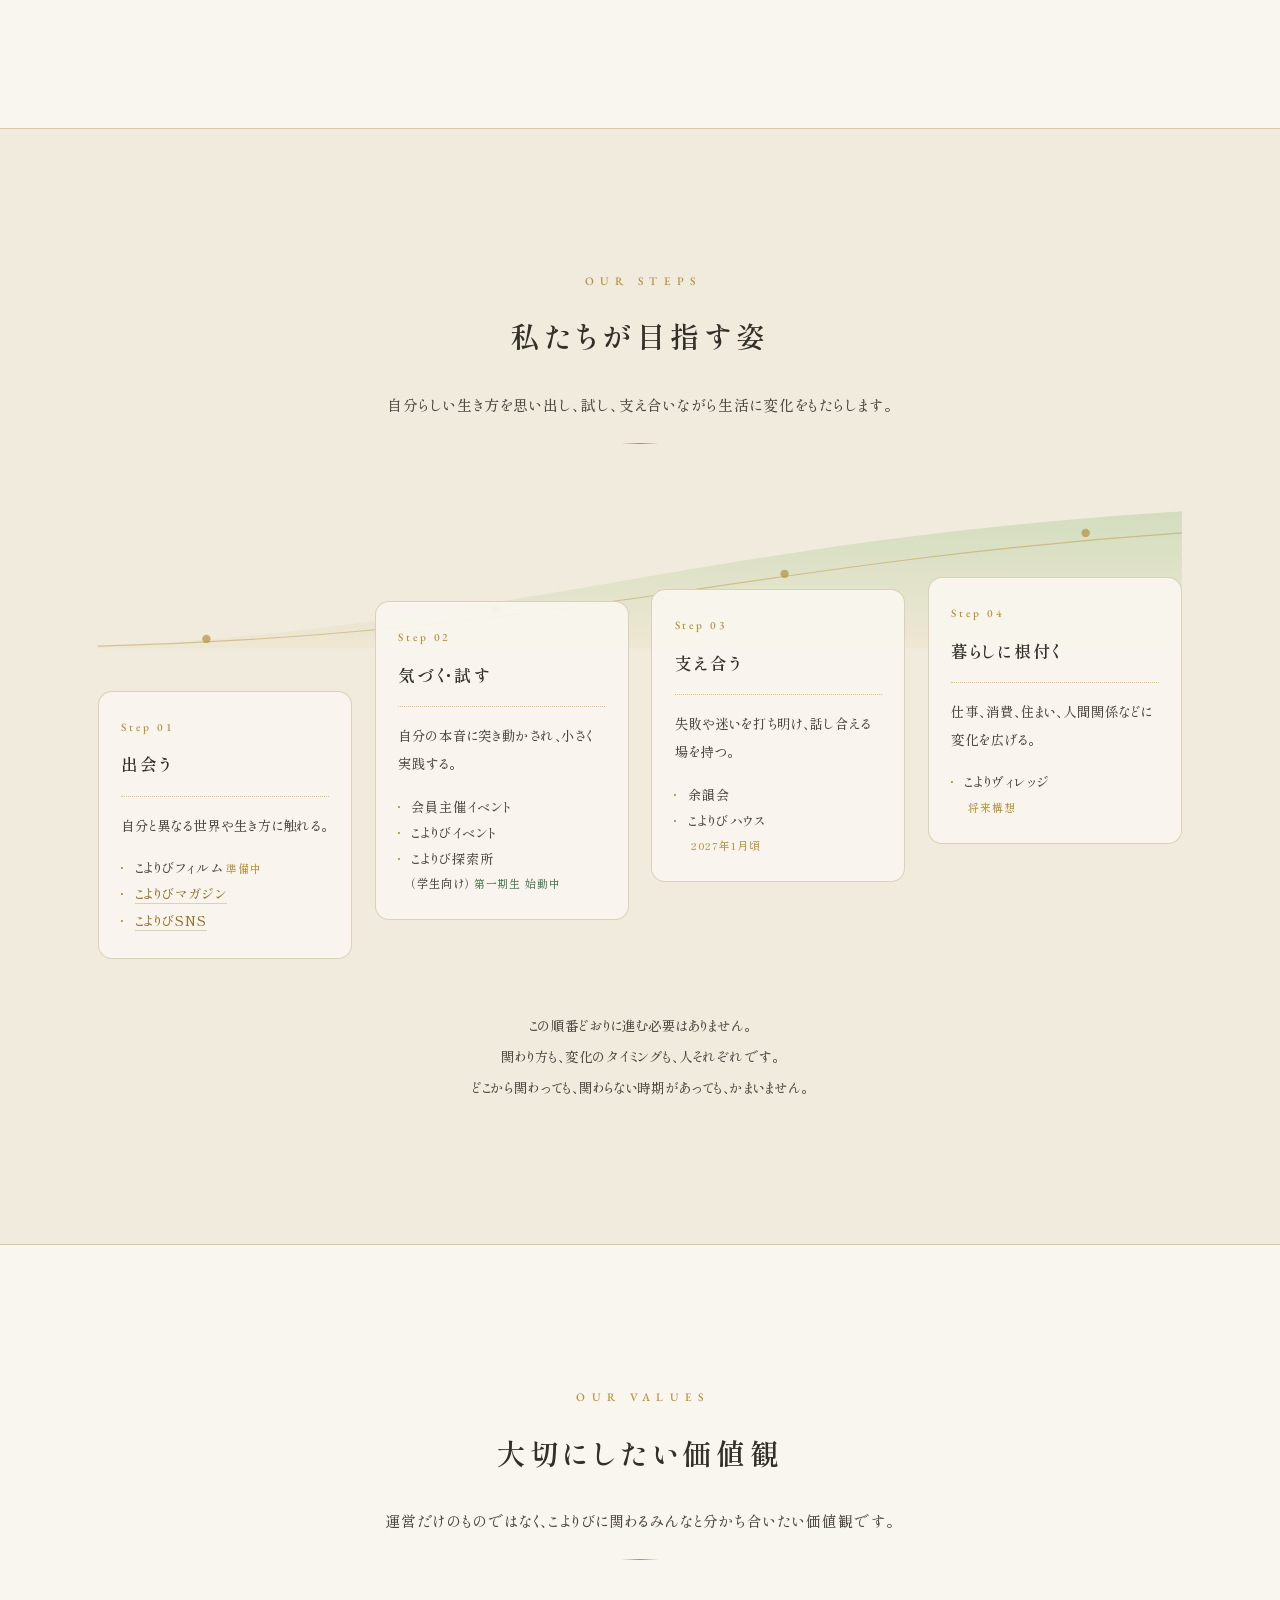
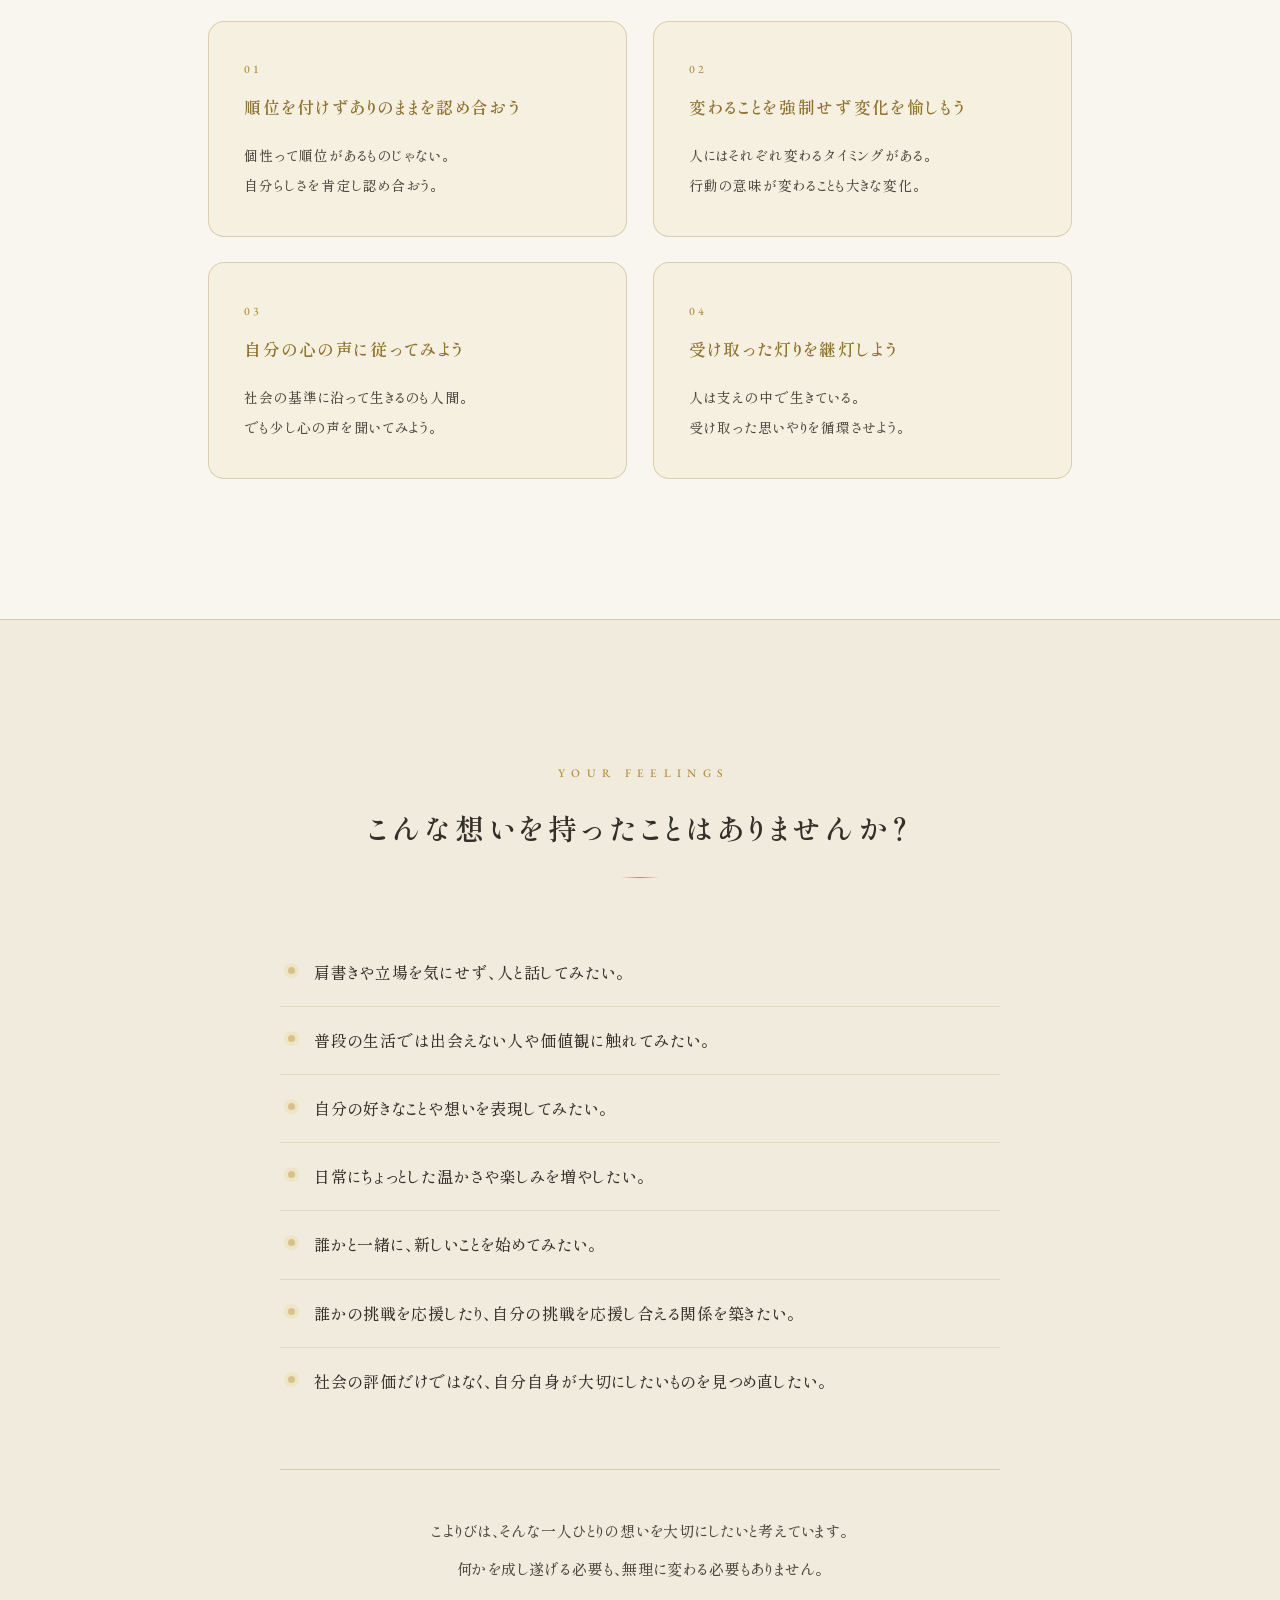
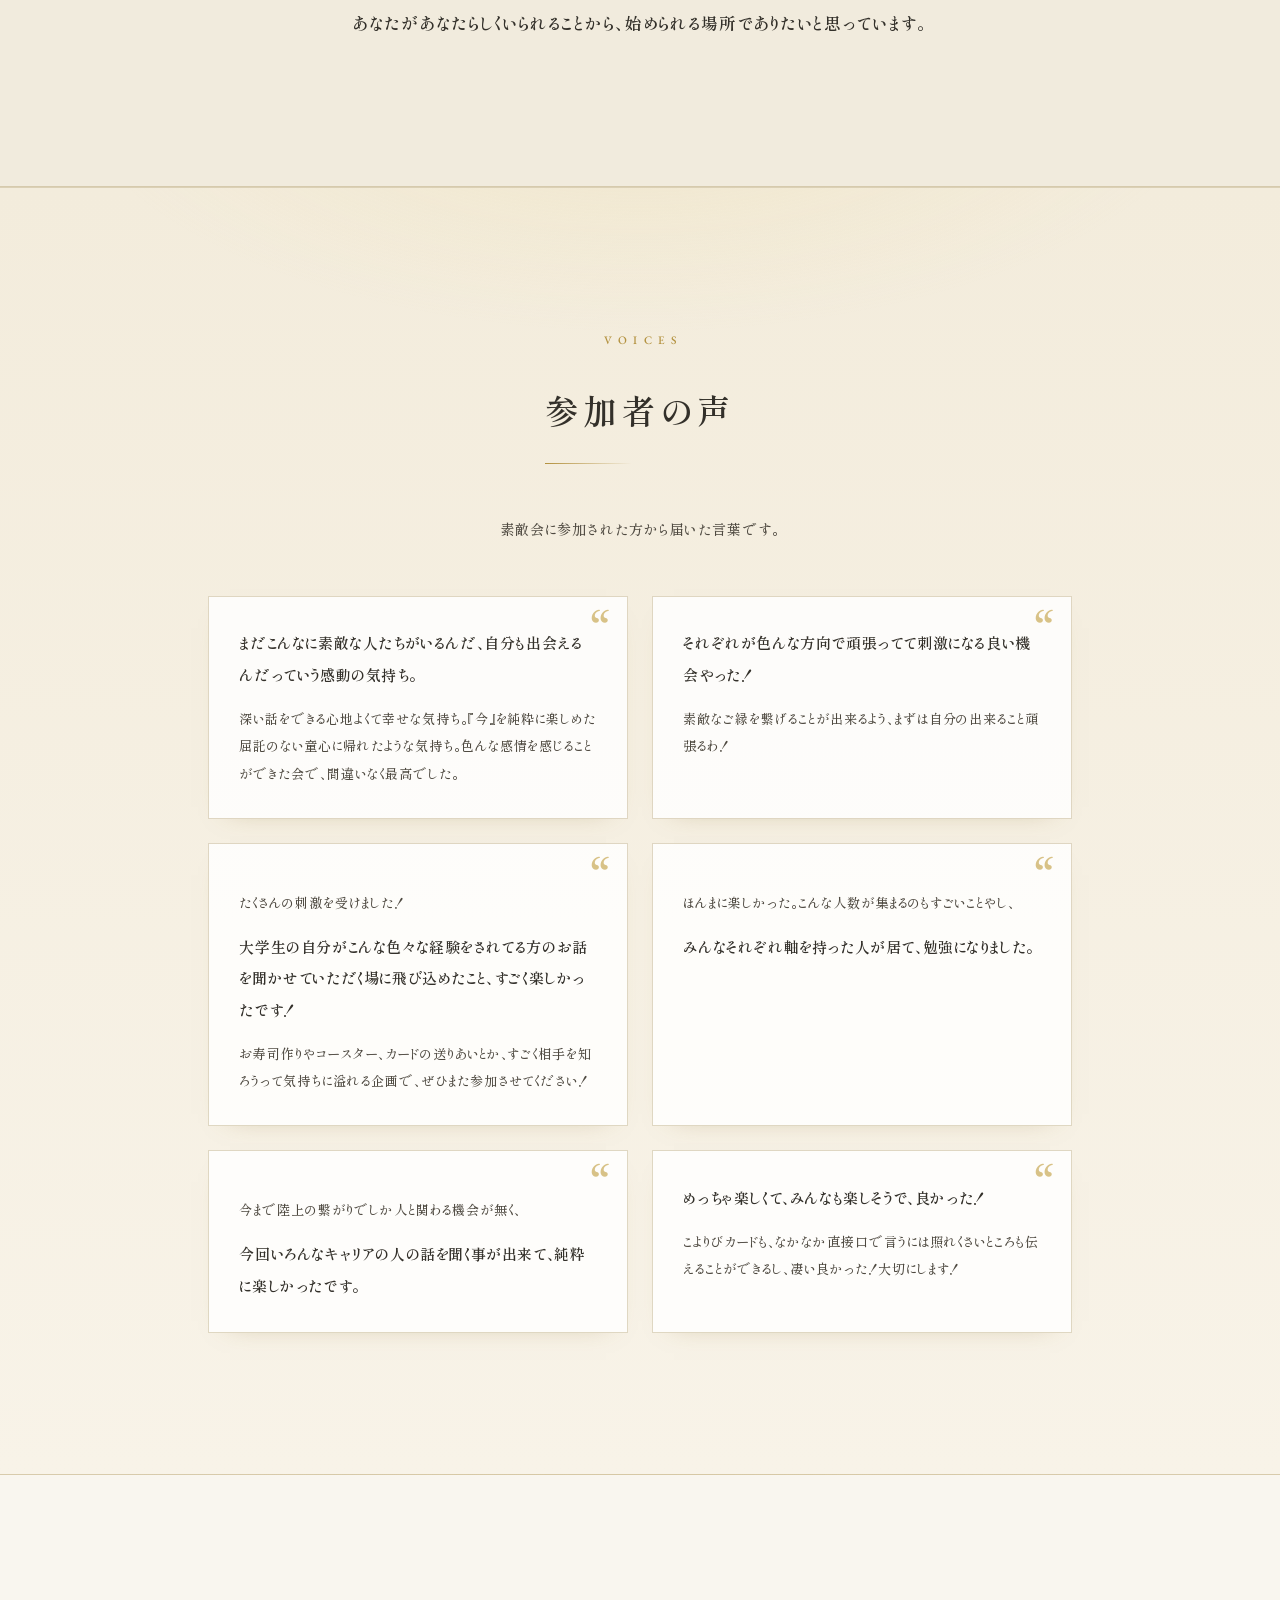
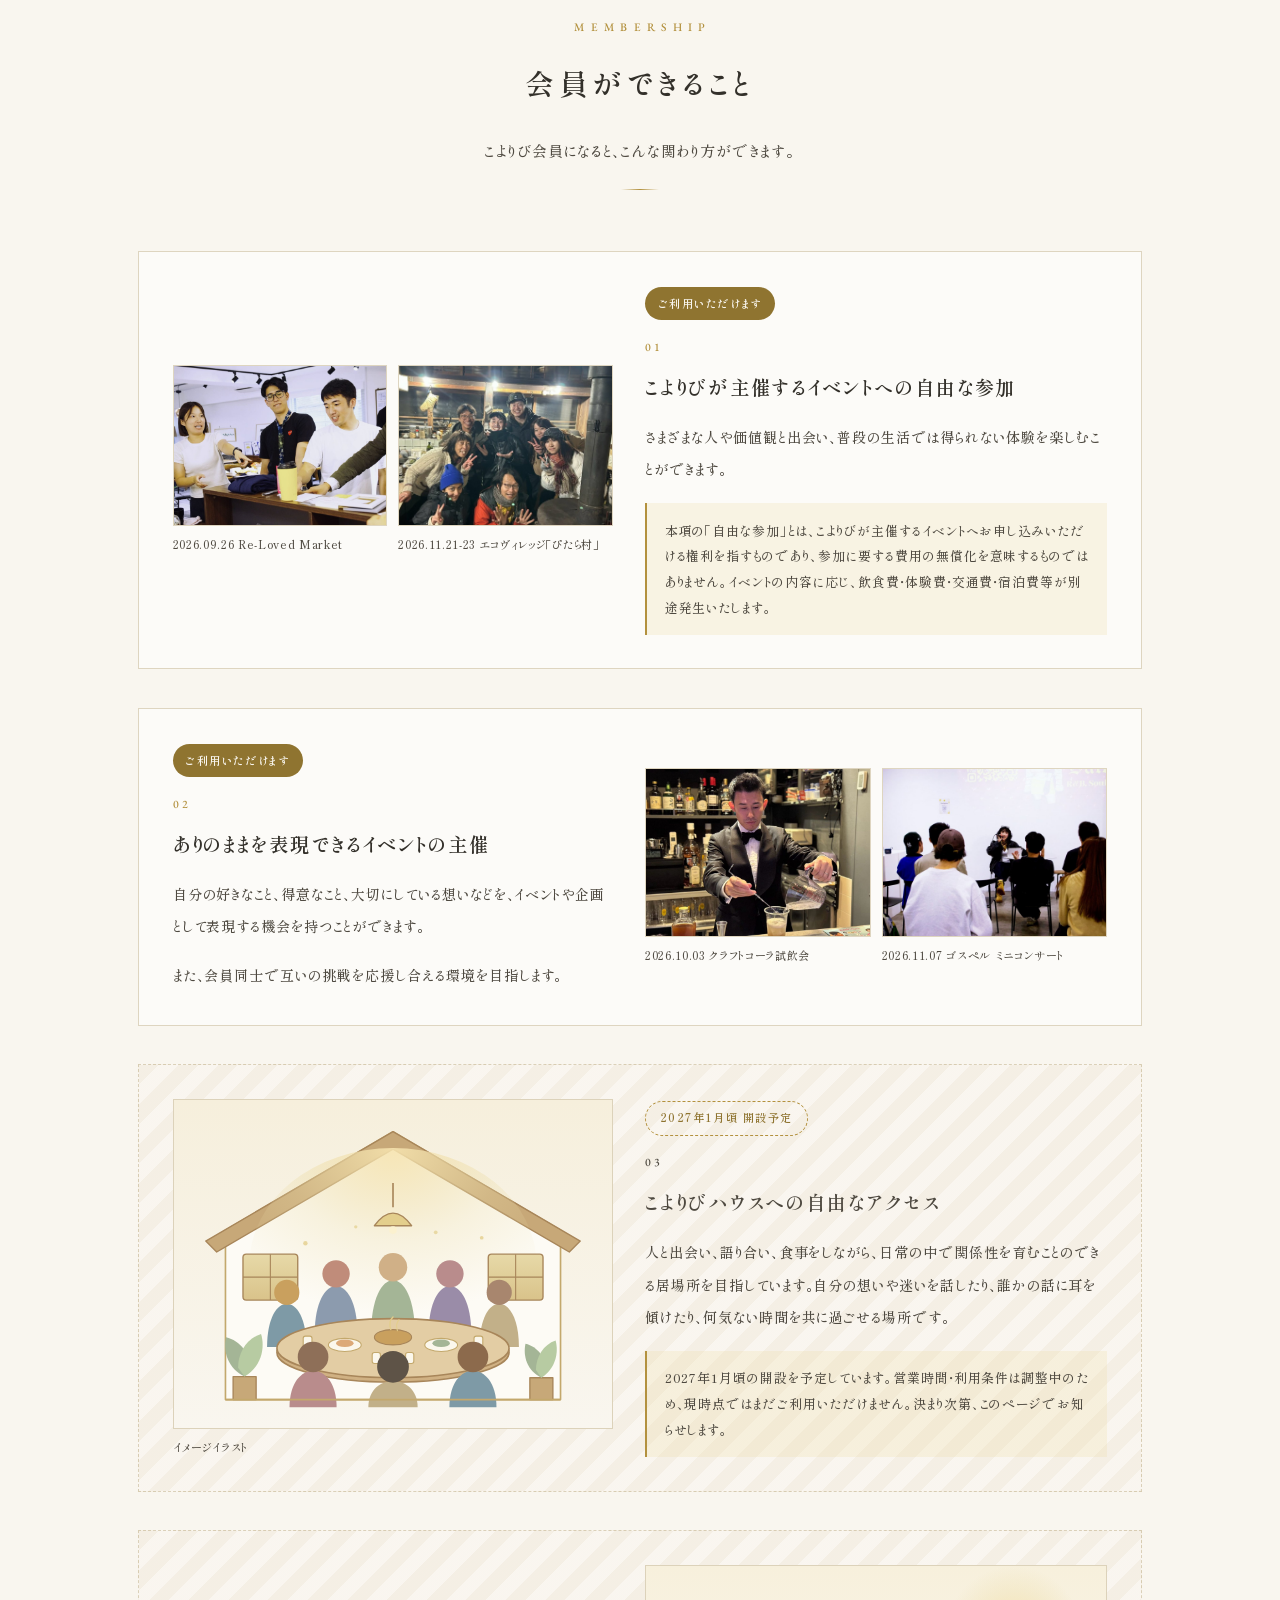
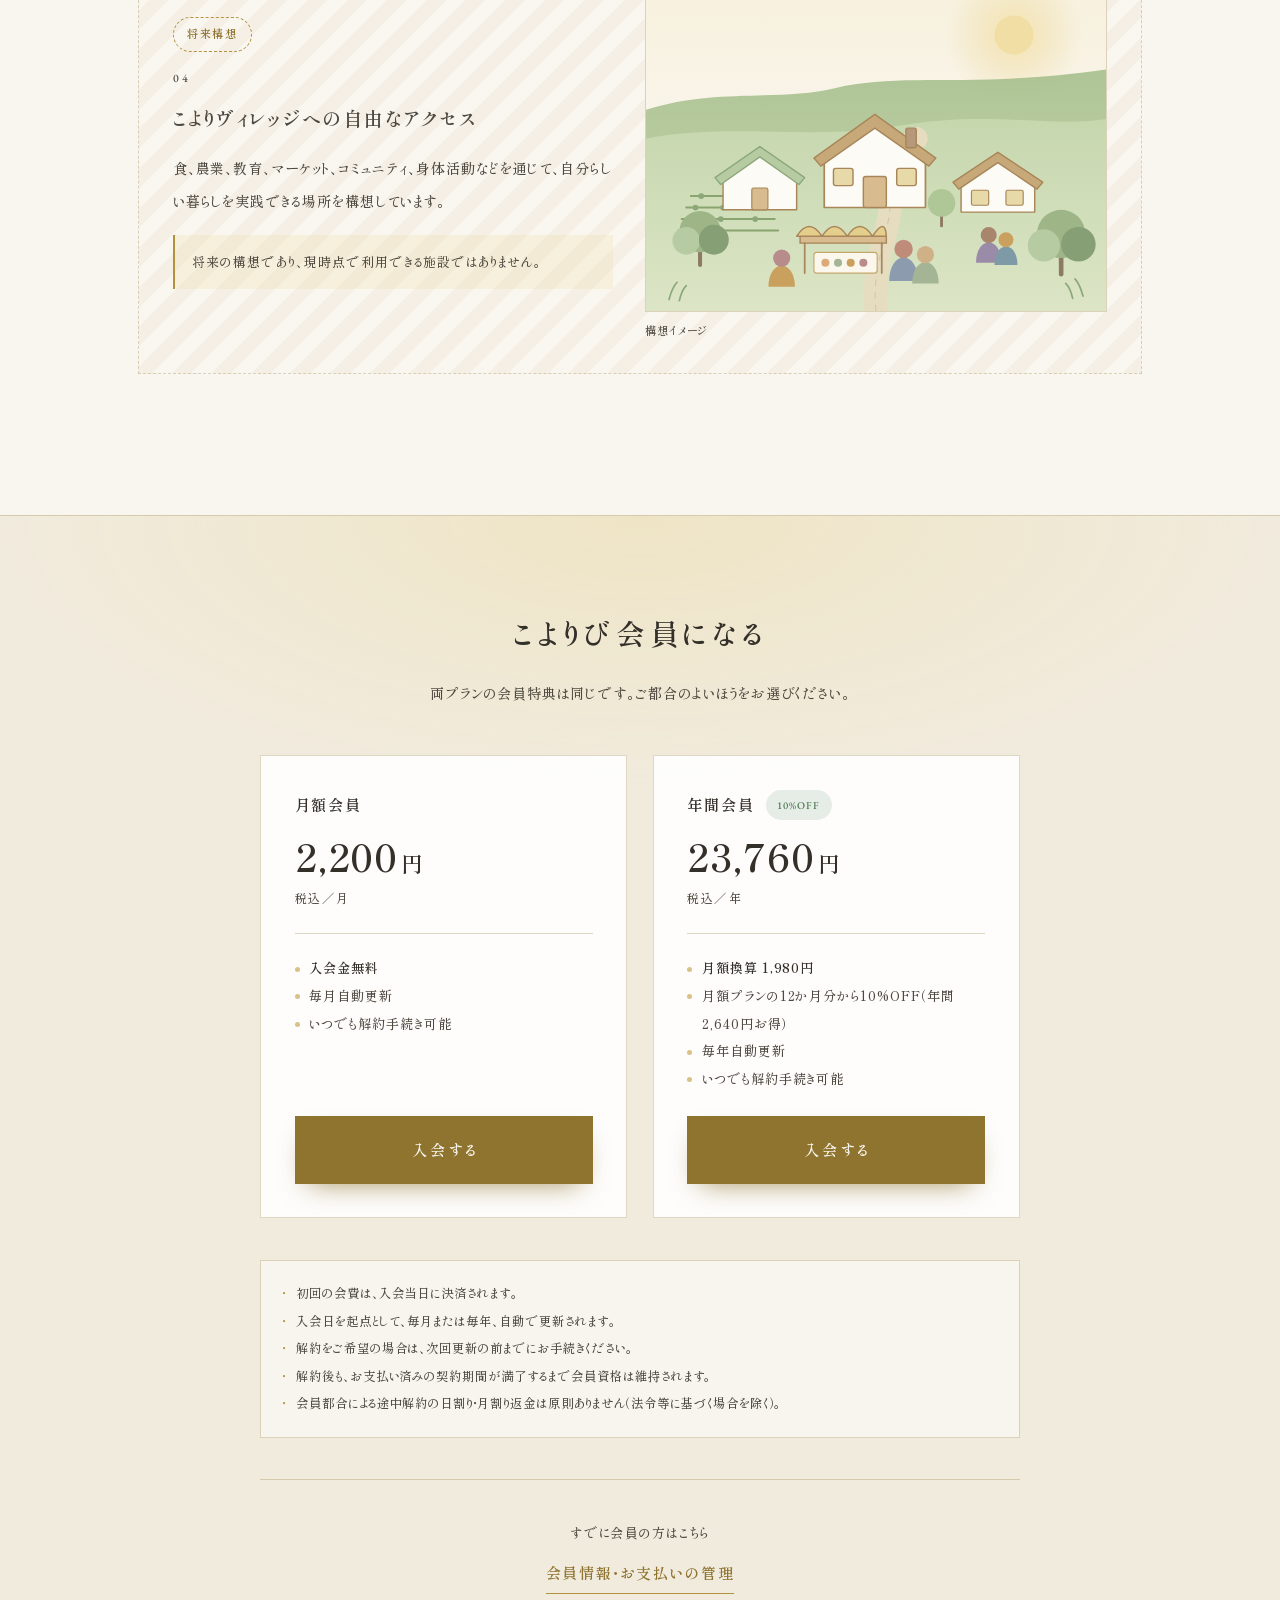
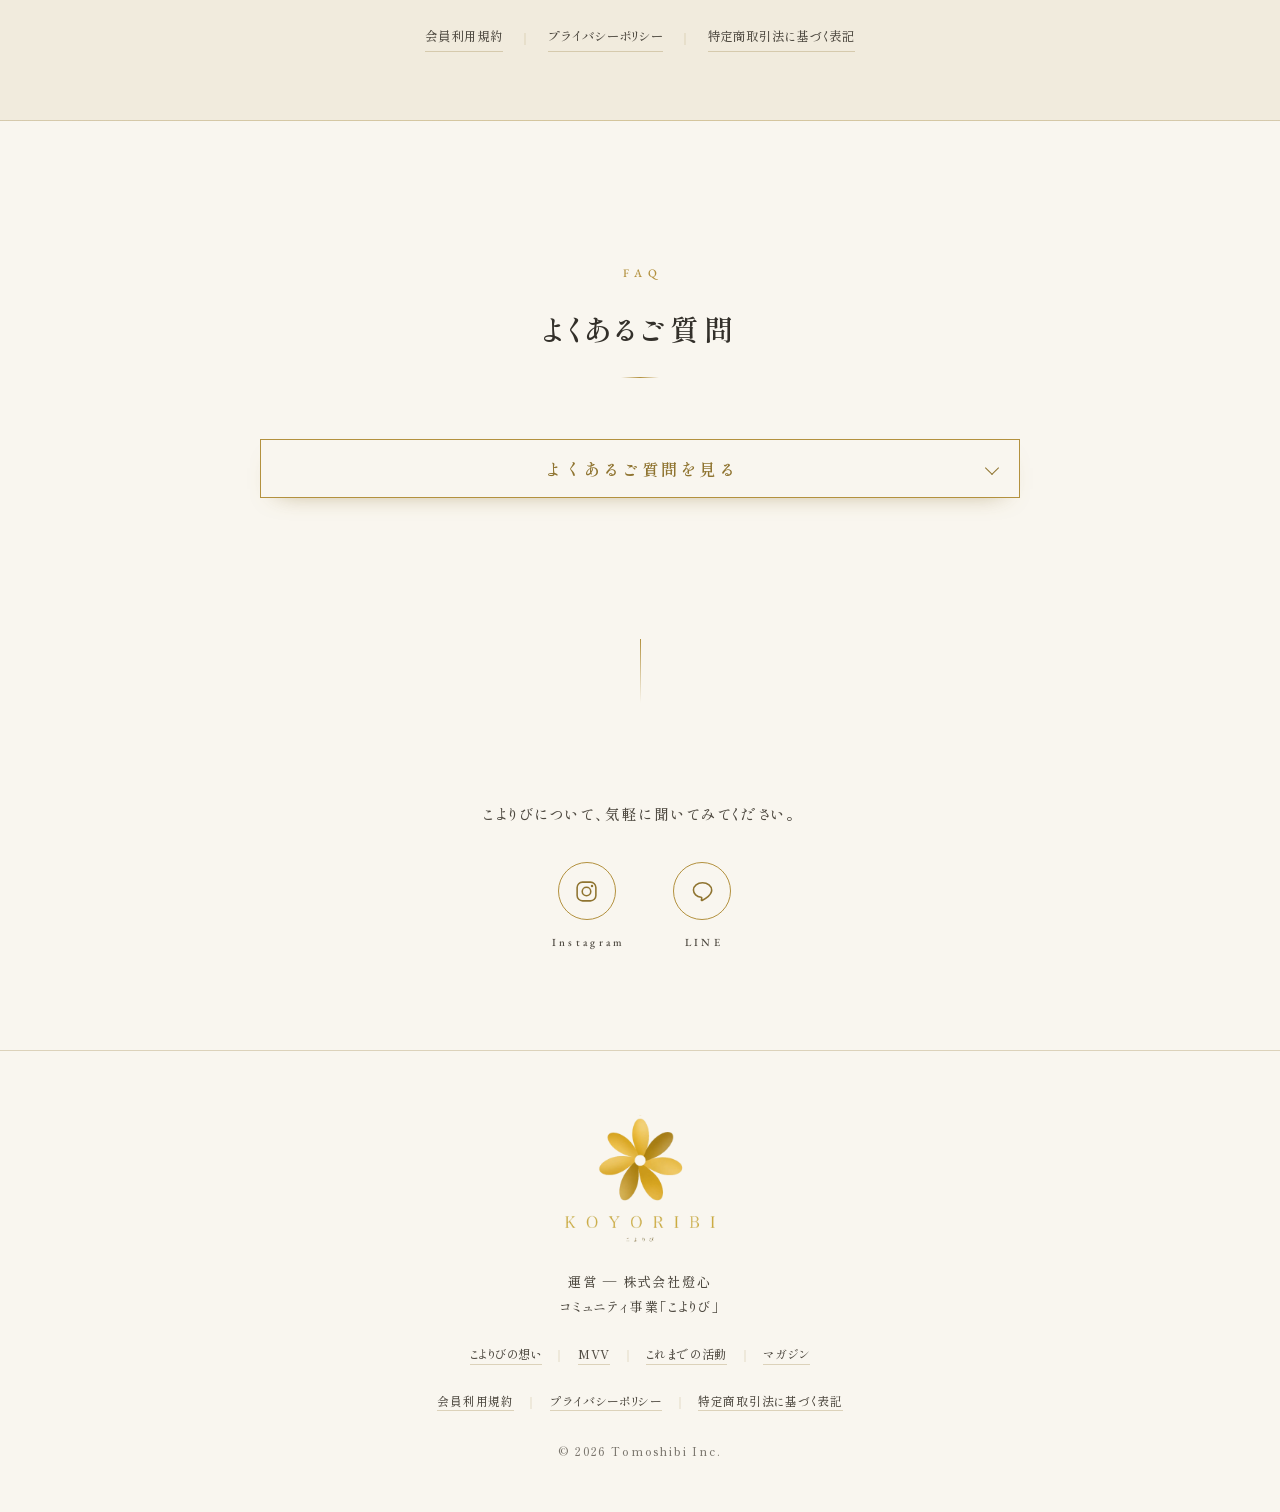
==== commit 6905b275: "Add files via upload" ====
--- a/index.html
+++ b/index.html
@@ -665,6 +665,92 @@
   .nav-join{ padding:.42rem .8rem!important; font-size:.7rem!important; letter-spacing:.08em!important; }
 }
 
+
+/* ============================================================
+   スマートフォン専用の調整（PCの表示には影響しません）
+   ============================================================ */
+
+/* 固定ヘッダーの下に見出しが隠れないように */
+section[id], div[id]{ scroll-margin-top:92px; }
+
+@media (max-width:700px){
+
+  section[id], div[id]{ scroll-margin-top:74px; }
+
+  /* 見出し下のリード文:PC用の改行を解除して自然に折り返す */
+  .sec-head .lead br:not(.sp-br),
+  .reality-close br:not(.sp-br),
+  .feel-close br:not(.sp-br),
+  .steps-note br:not(.sp-br),
+  .member-sub br:not(.sp-br){ display:none; }
+
+  .sec-head .lead{ font-size:.86rem; line-height:2.3; }
+  .sec-head h2{ font-size:clamp(1.2rem, 5.6vw, 1.5rem); }
+
+  /* NEWS / REPORT の一覧 */
+  .feed-link{ gap:.85rem; padding:1.15rem .2rem; }
+  .feed-thumb{ width:68px; height:68px; }
+  .feed-title{ font-size:.87rem; letter-spacing:.02em; line-height:1.8; }
+  .feed-date{ font-size:.7rem; letter-spacing:.14em; margin-bottom:.3rem; }
+  .feed-link::after{ margin-right:.1rem; }
+  .col.is-news .feed-link{ padding-left:.6rem; }
+
+  /* 現実 */
+  .reality-close{ font-size:1rem; line-height:2.3; }
+  .reality-flow li{ padding:1.15rem 1.2rem; }
+  .reality-flow .t{ font-size:.96rem; }
+  .reality-flow .d{ font-size:.82rem; }
+
+  /* MVV */
+  .mvv-row .ja{ font-size:1.1rem; letter-spacing:.1em; }
+
+  /* 目指す姿:丘のラインは細くなりすぎるので非表示 */
+  .steps-hill{ display:none; }
+  .steps-note{ font-size:.82rem; line-height:2.2; }
+
+  /* 価値観 */
+  .value h3{ font-size:1rem; }
+  .value p{ font-size:.84rem; }
+
+  /* こんな想いを */
+  .feel-list li{ font-size:.86rem; letter-spacing:.015em; line-height:2.1; padding:.9rem 0 .9rem 1.6rem; }
+  .feel-list li::before{ left:.3rem; top:1.5rem; }
+  .feel-close{ font-size:.88rem; line-height:2.3; }
+  .feel-close strong{ font-size:.98rem; }
+
+  /* 参加者の声 */
+  .voice .strong{ font-size:.88rem; letter-spacing:.02em; line-height:2; }
+  .voice p{ font-size:.8rem; }
+
+  /* 会員ができること */
+  .perk h3{ font-size:1.02rem; letter-spacing:.06em; }
+  .perk p{ font-size:.85rem; }
+  .perk .note{ font-size:.78rem; line-height:1.95; }
+  .perk-media figcaption{ font-size:.66rem; }
+
+  /* 会員登録 */
+  .member-title{ font-size:1.3rem; }
+  .member-sub{ font-size:.85rem; }
+  .plan-list li{ font-size:.8rem; }
+  .member-terms{ font-size:.76rem; line-height:2.1; }
+  .legal-links{ gap:.4rem .8rem; font-size:.74rem; }
+
+  /* FAQ */
+  .faq-toggle{ padding:1rem 2.4rem; font-size:.92rem; letter-spacing:.1em; text-indent:.1em; }
+  .faq-q{ font-size:.88rem; padding:1.15rem 2.2rem 1.15rem 1.7rem; letter-spacing:.02em; }
+  .faq-q::before{ font-size:.78rem; }
+  .faq-a-in{ padding:0 .4rem 1.3rem 1.7rem; font-size:.82rem; line-height:2.2; }
+
+  /* ボタン類 */
+  .link-line{ padding:.95rem 1.6rem; font-size:.92rem; letter-spacing:.12em; text-indent:.12em; }
+}
+
+@media (max-width:360px){
+  .brand .name{ display:none; }
+  .value p br{ display:none; }
+  .value p{ font-size:.82rem; }
+  .reality-flow .d br{ display:none; }
+}
 </style>
 </head>
 <body class="op-lock">
--- a/style.css
+++ b/style.css
@@ -275,3 +275,39 @@
   transform:none;
   box-shadow:none;
 }
+
+/* ---------- ヘッダー:iPhone幅でロゴとナビが詰まらないように ---------- */
+@media (max-width:520px){
+  header.site{ padding:.85rem 1rem; }
+  .brand{ gap:.5rem; }
+  .brand-mark{ width:26px; height:26px; }
+  .brand .name{ font-size:.84rem; letter-spacing:.12em; }
+  nav.global{ gap:.8rem; }
+  nav.global a{ font-size:.72rem; letter-spacing:.04em; }
+  .nav-join{ padding:.4rem .7rem!important; font-size:.66rem!important; letter-spacing:.04em!important; }
+}
+@media (max-width:360px){
+  .brand .name{ display:none; }
+}
+
+/* ---------- 固定ヘッダーの下に見出しが隠れないように ---------- */
+section[id], div[id]{ scroll-margin-top:92px; }
+@media (max-width:700px){ section[id], div[id]{ scroll-margin-top:74px; } }
+
+/* ---------- 下層ページ:スマホでの読みやすさ（PCには影響しません） ---------- */
+@media (max-width:700px){
+  .pg-hero h1, .rep-hero h1, .lg-hero h1{ font-size:clamp(1.25rem, 5.6vw, 1.6rem); letter-spacing:.14em; }
+  .pg-lead{ font-size:.88rem; line-height:2.4; }
+  .pg-lead br{ display:none; }
+  .rep-sub{ font-size:.8rem; line-height:2; }
+  .rep-date{ font-size:.74rem; }
+  .rep-body p{ font-size:.88rem; line-height:2.35; }
+  .rep-body p br{ display:none; }
+  .rep-fig figcaption{ font-size:.72rem; }
+  .lg-body .lead{ font-size:.85rem; }
+  .lg-body p, .lg-body li{ font-size:.84rem; line-height:2.25; }
+  .lg-body h2{ font-size:.95rem; }
+  .rp-title, .mg-title{ font-size:.95rem; letter-spacing:.04em; }
+  .mv-ja{ font-size:1.15rem; letter-spacing:.1em; }
+  .mv-body p{ font-size:.88rem; line-height:2.4; }
+}
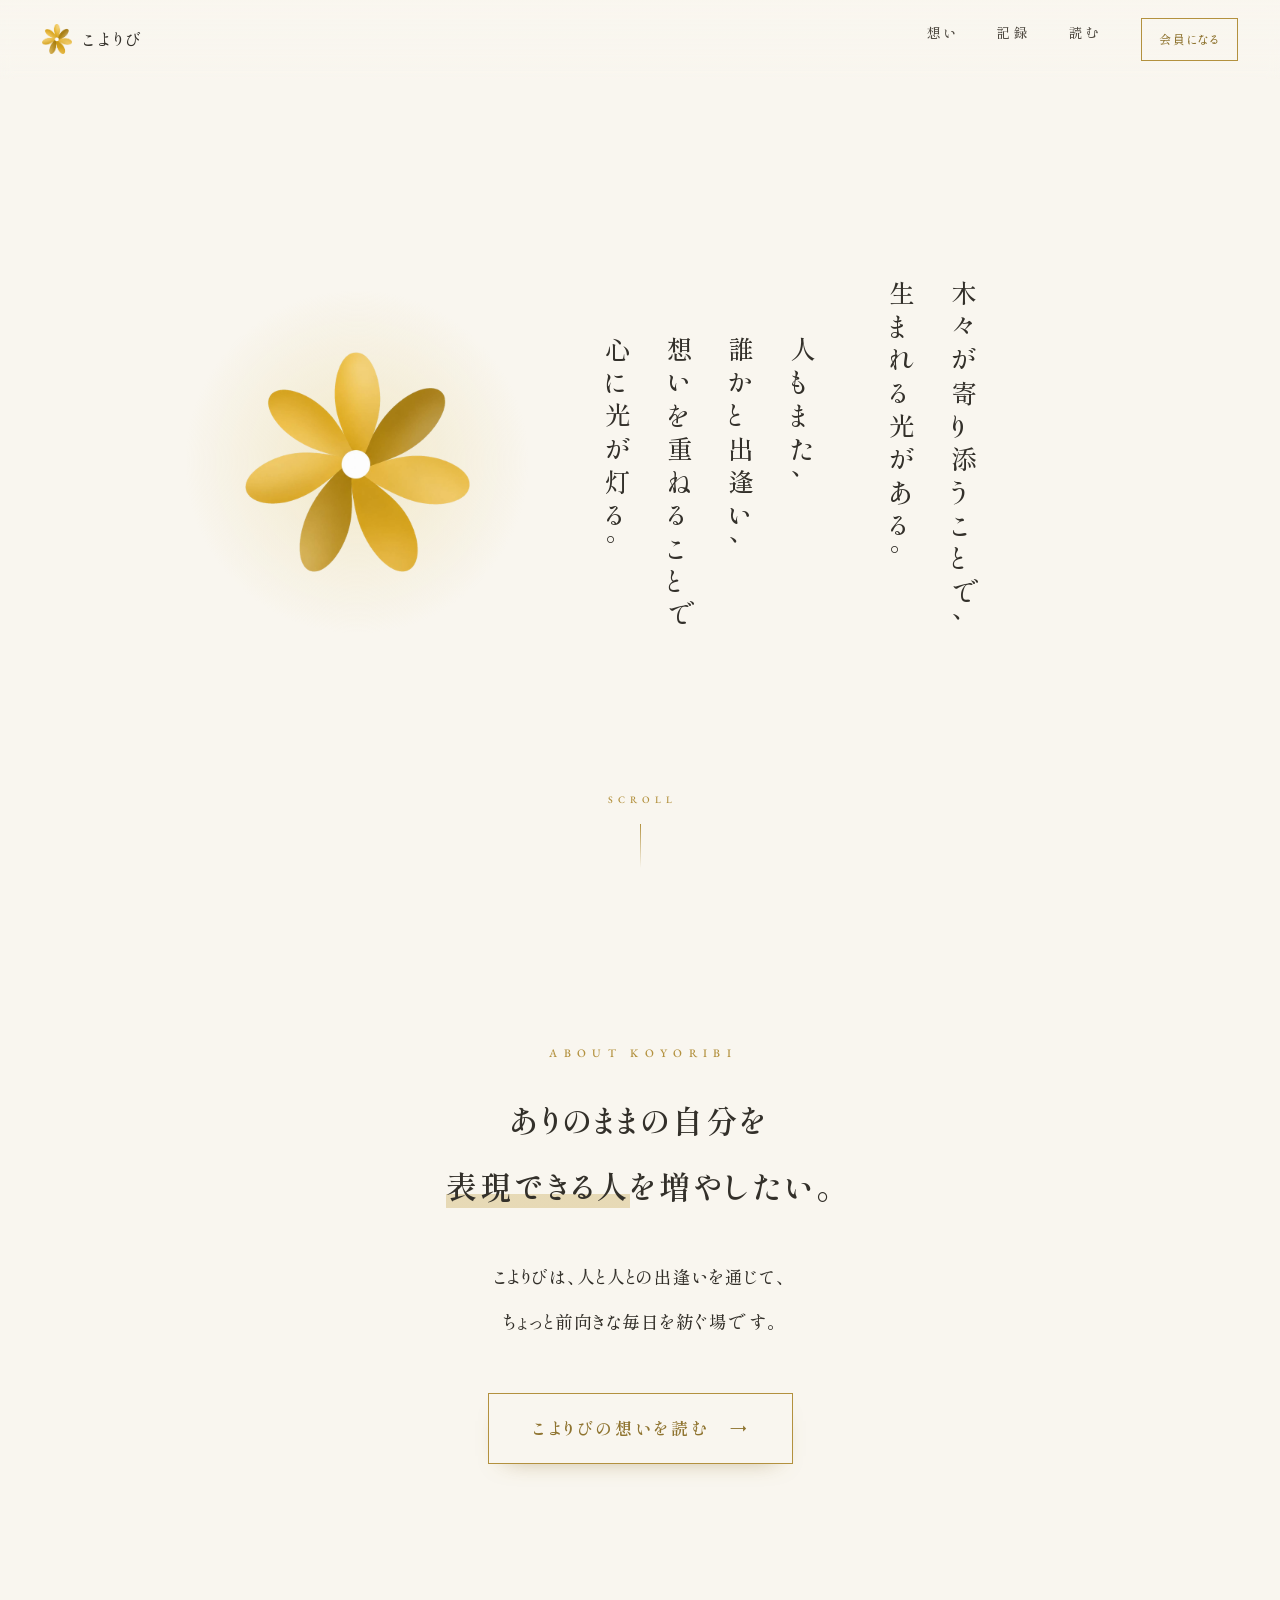
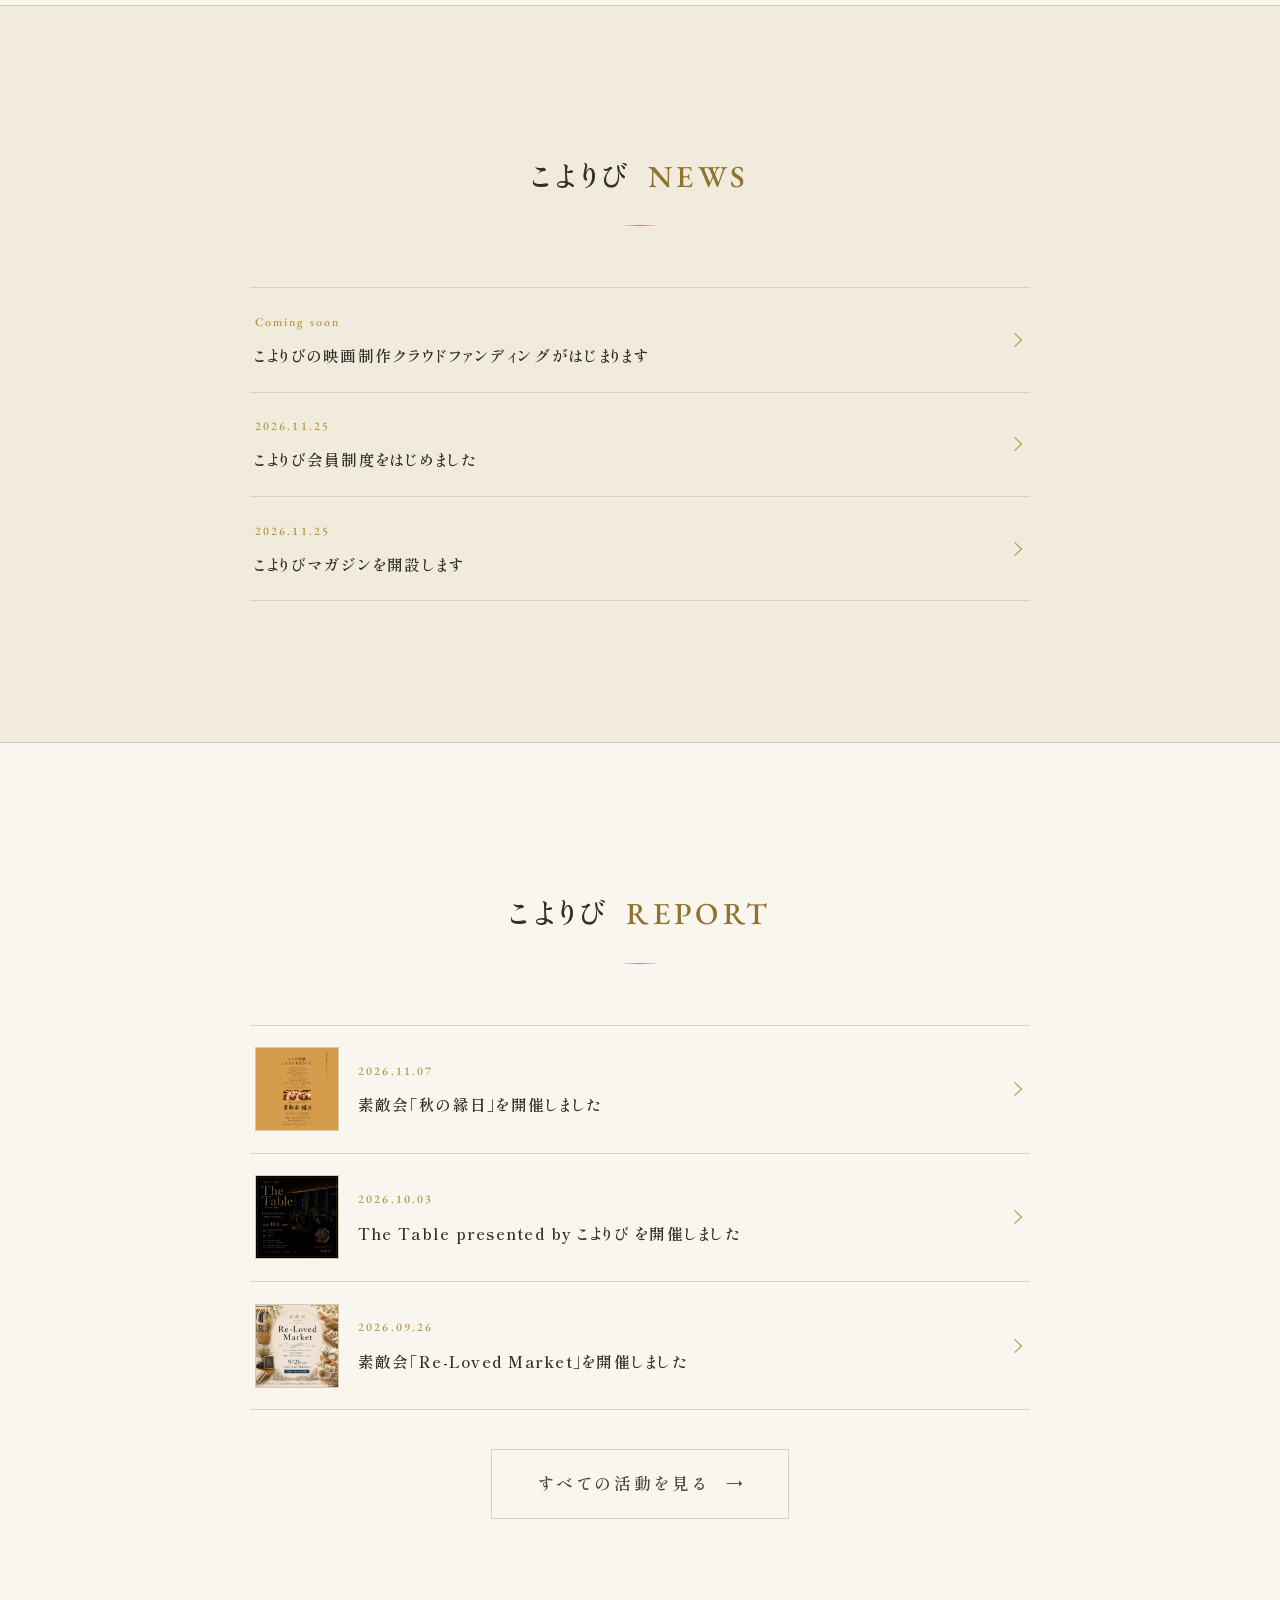
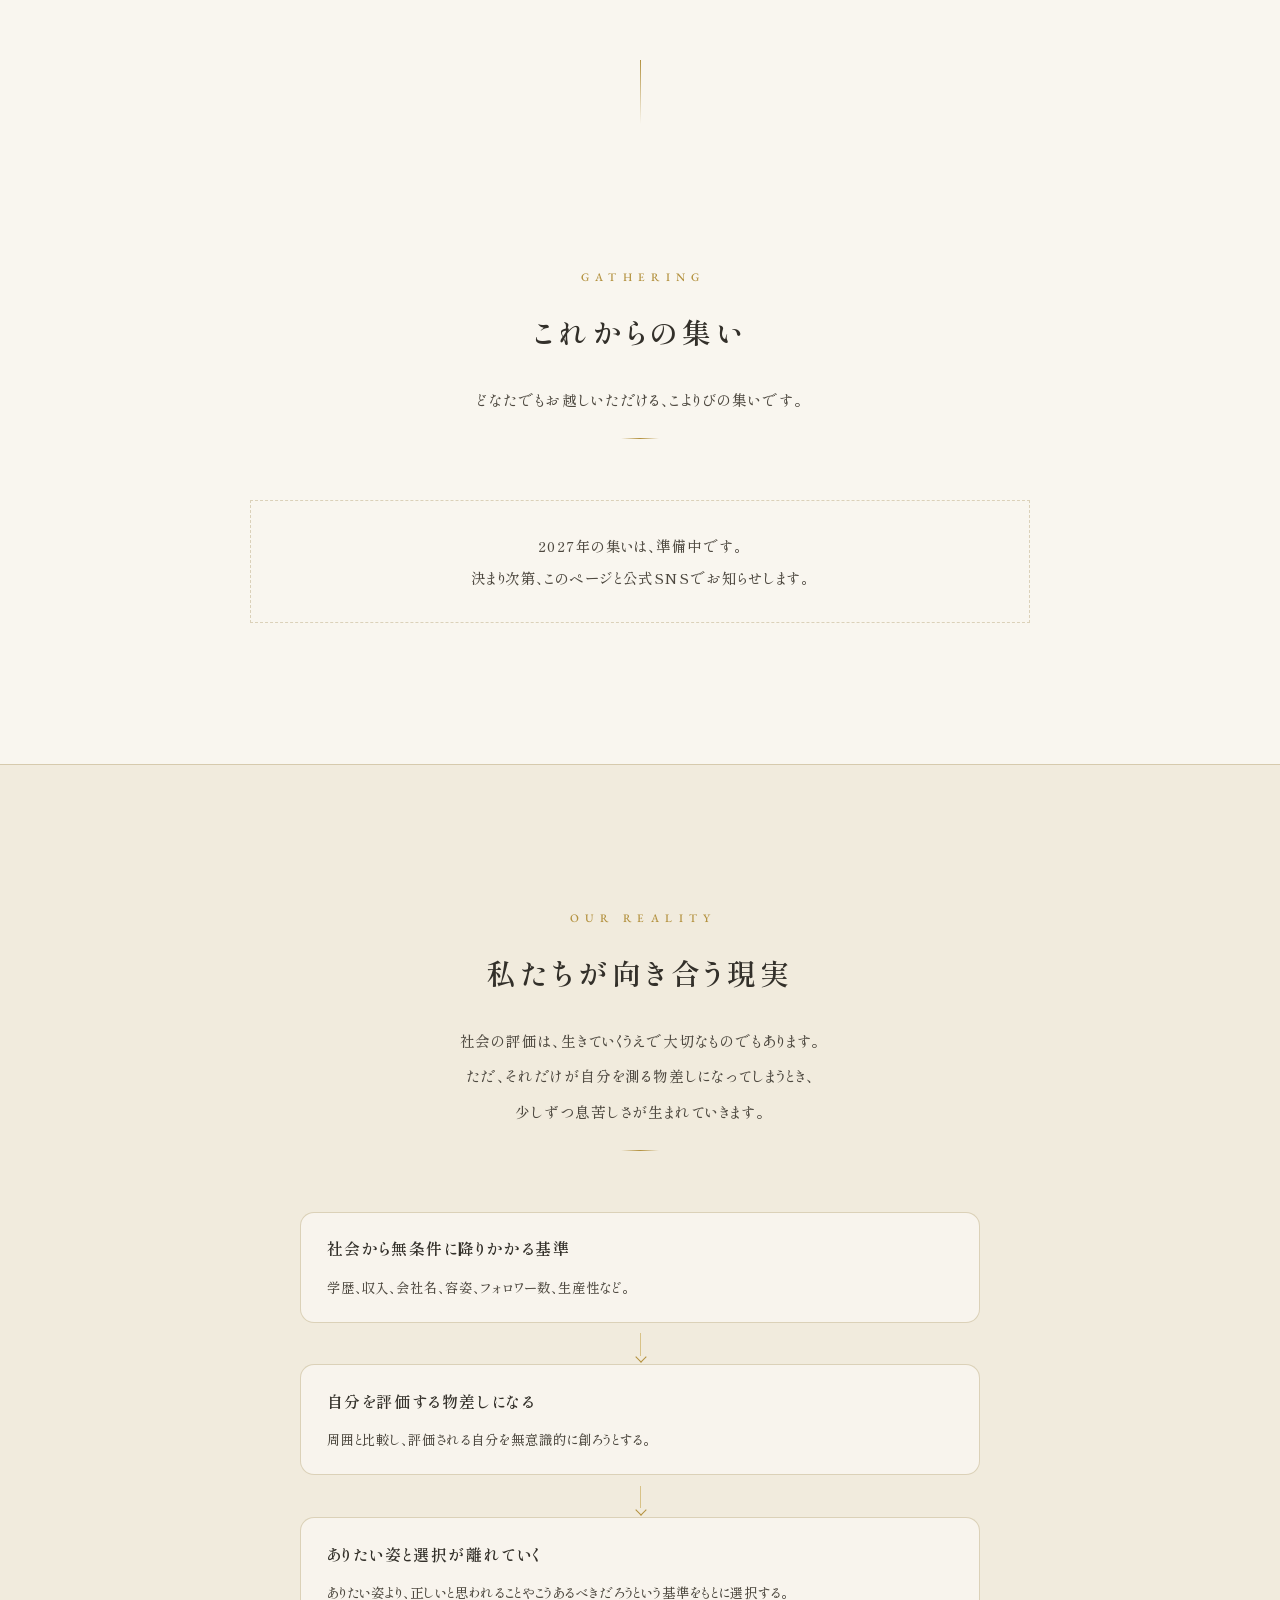
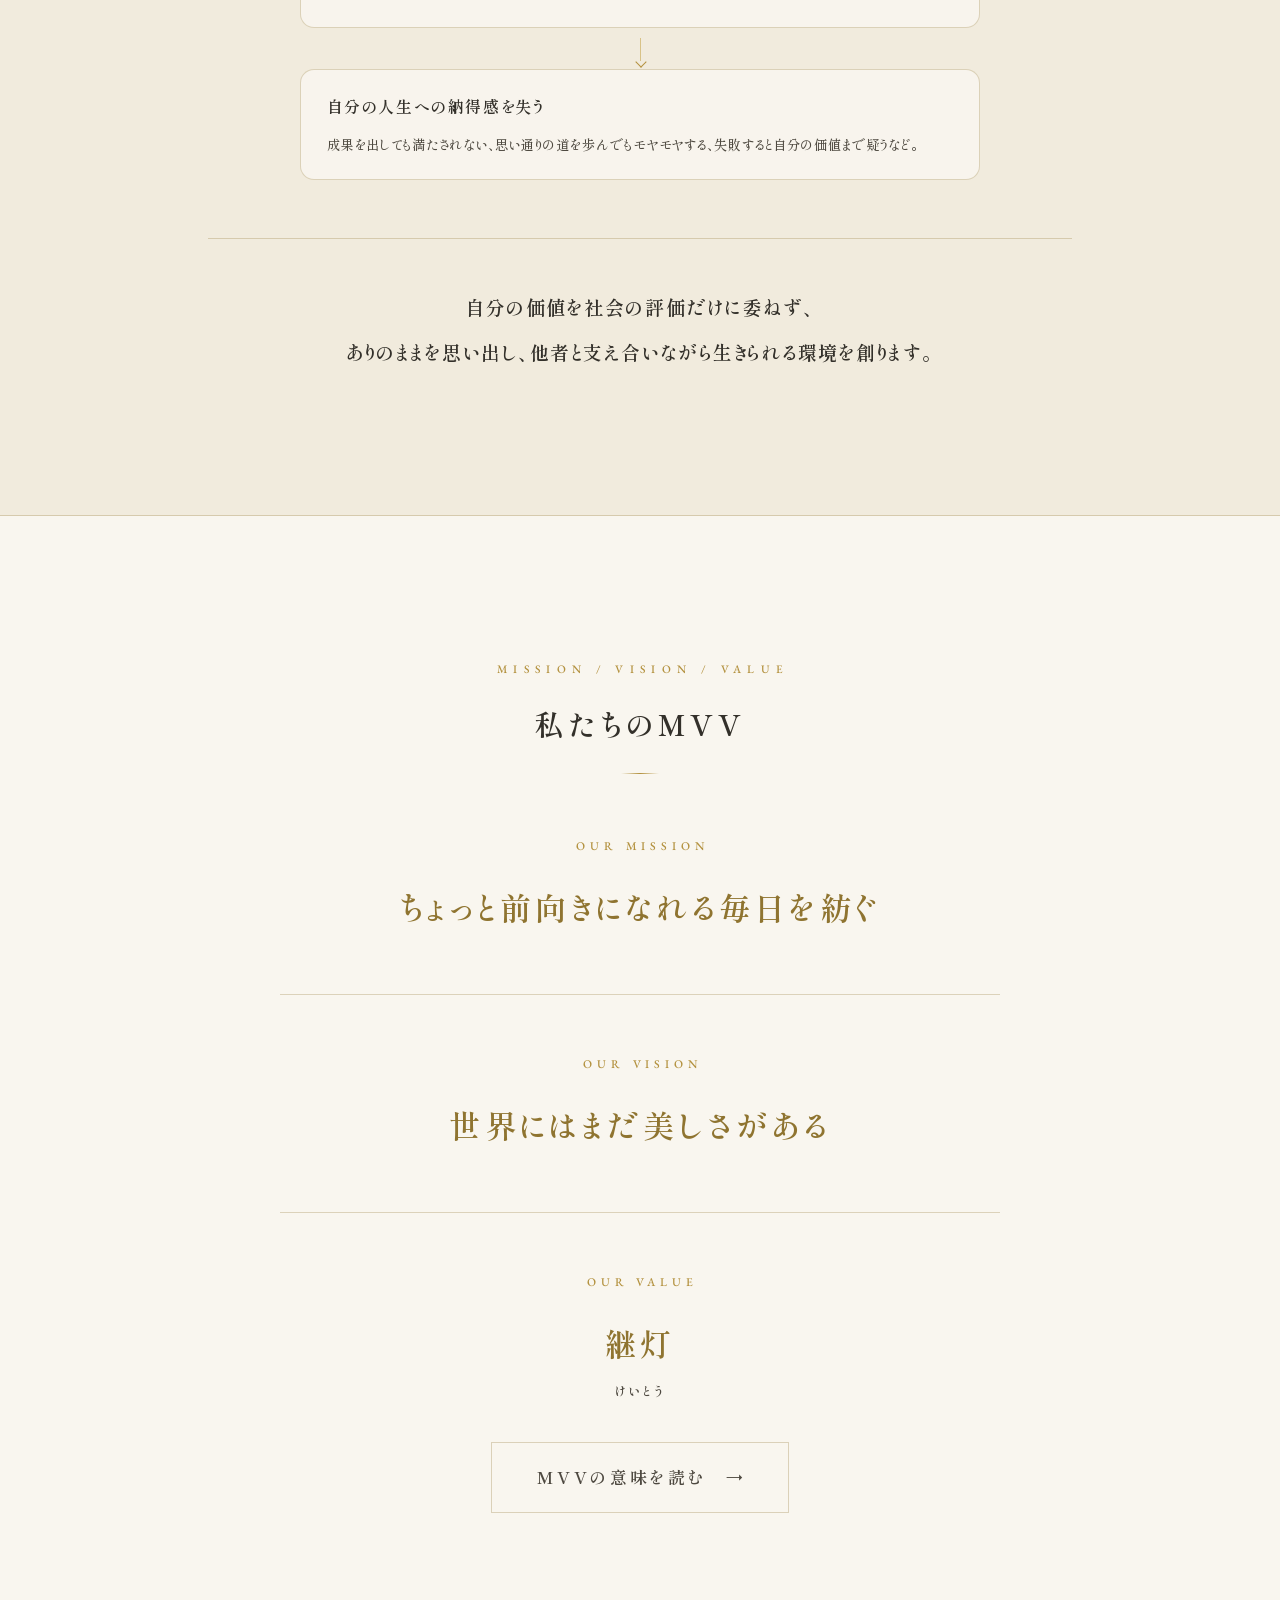
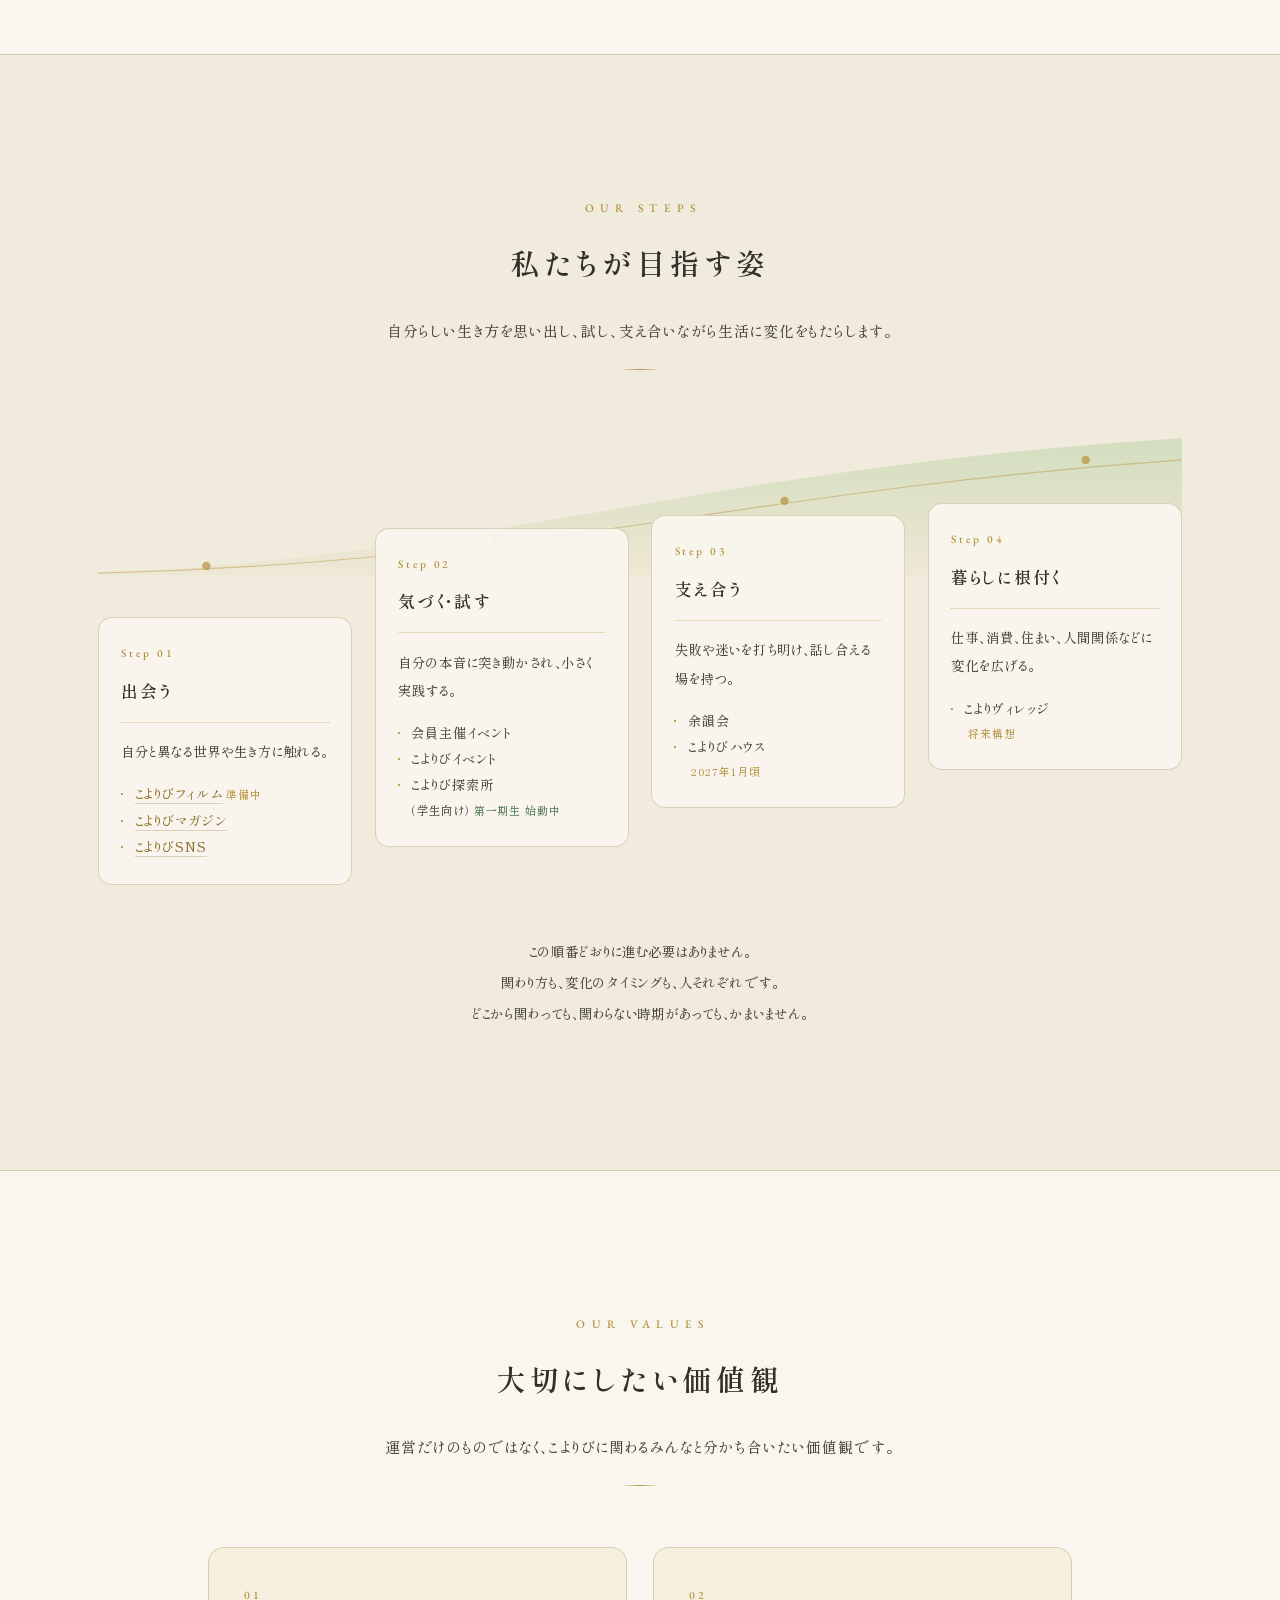
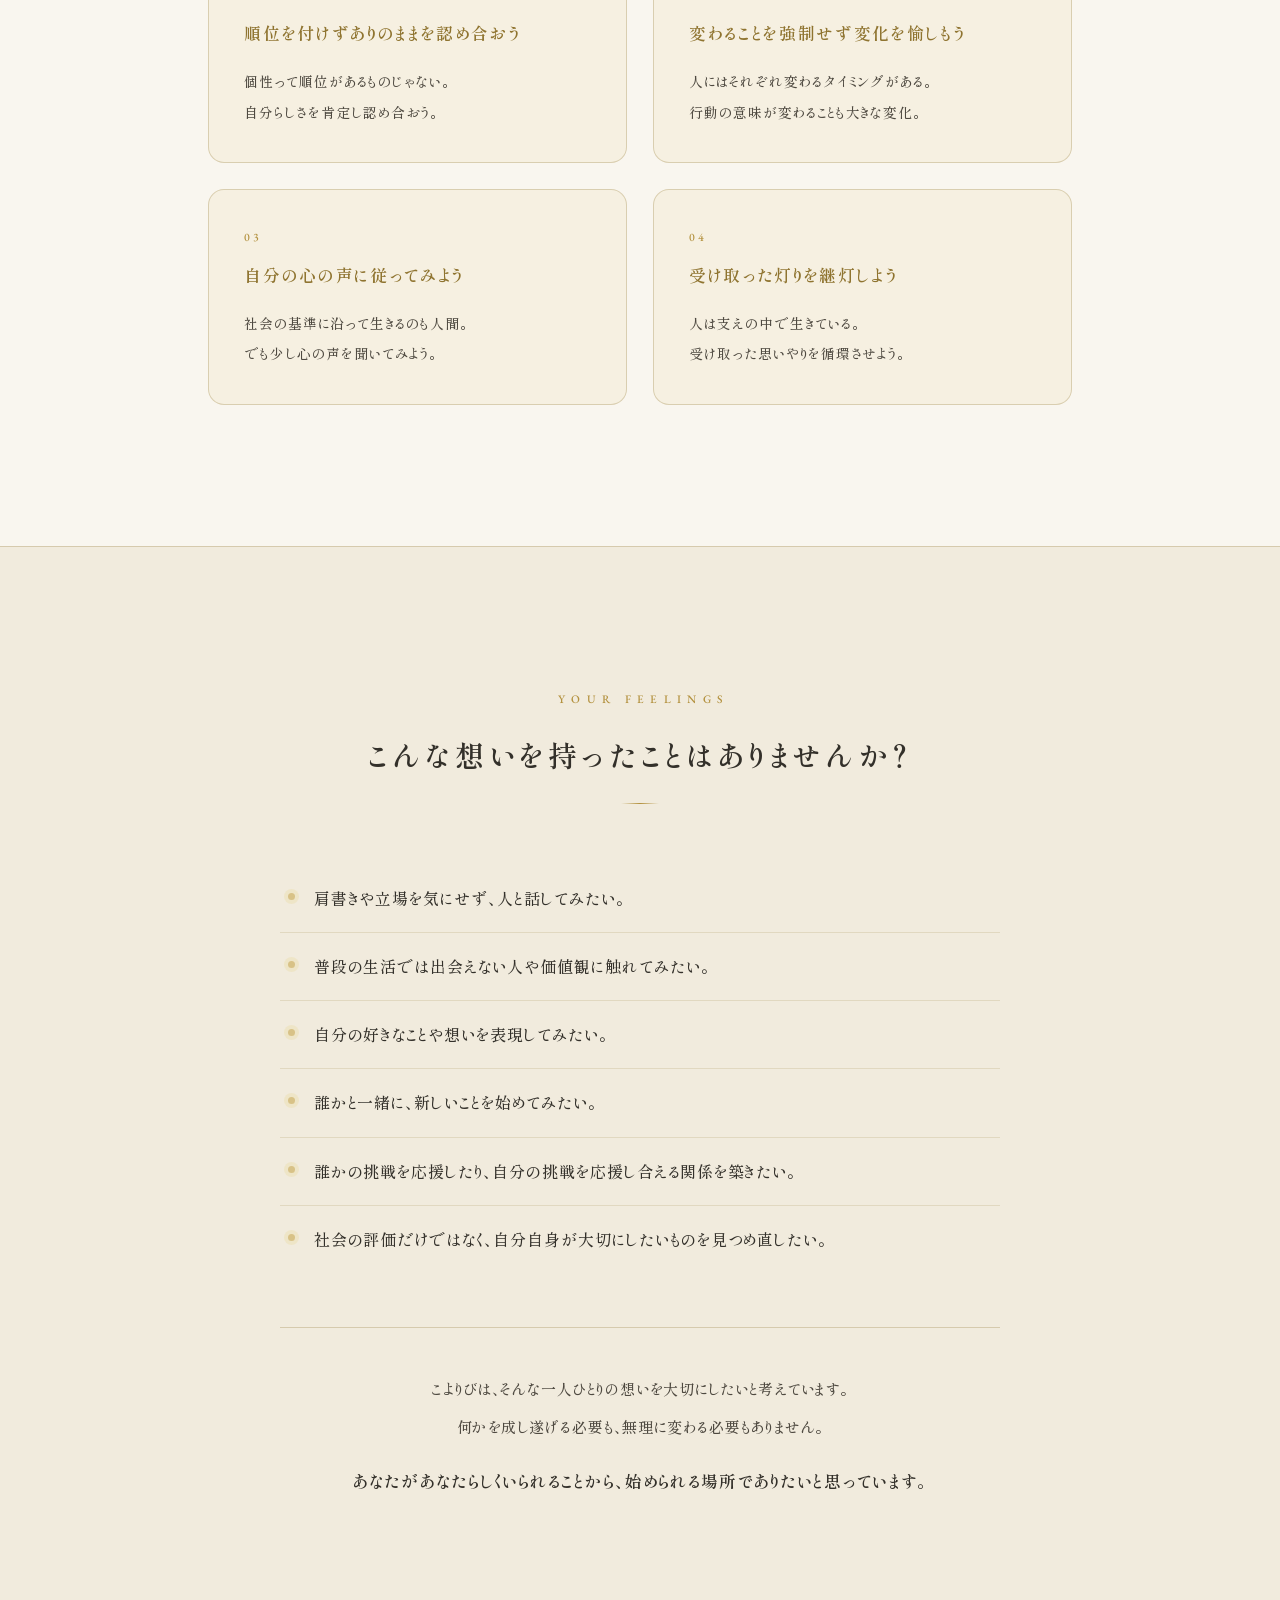
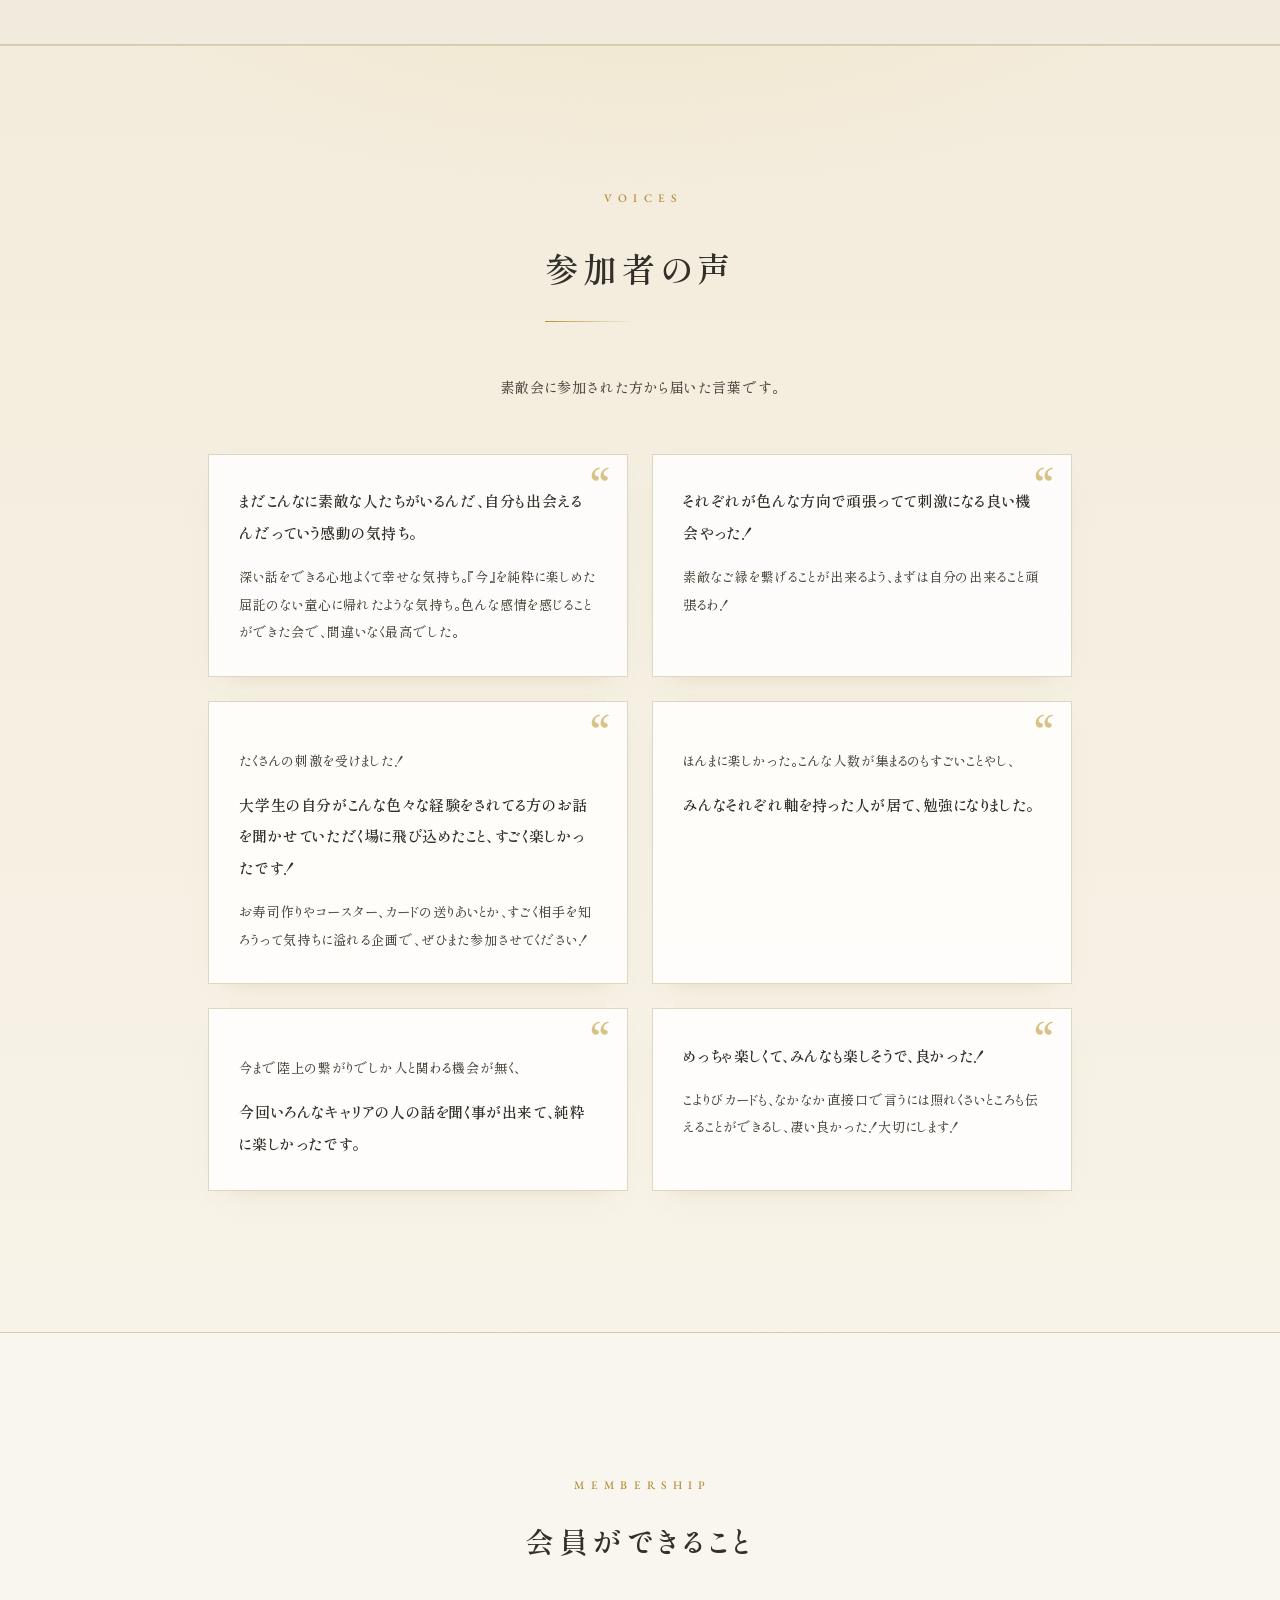
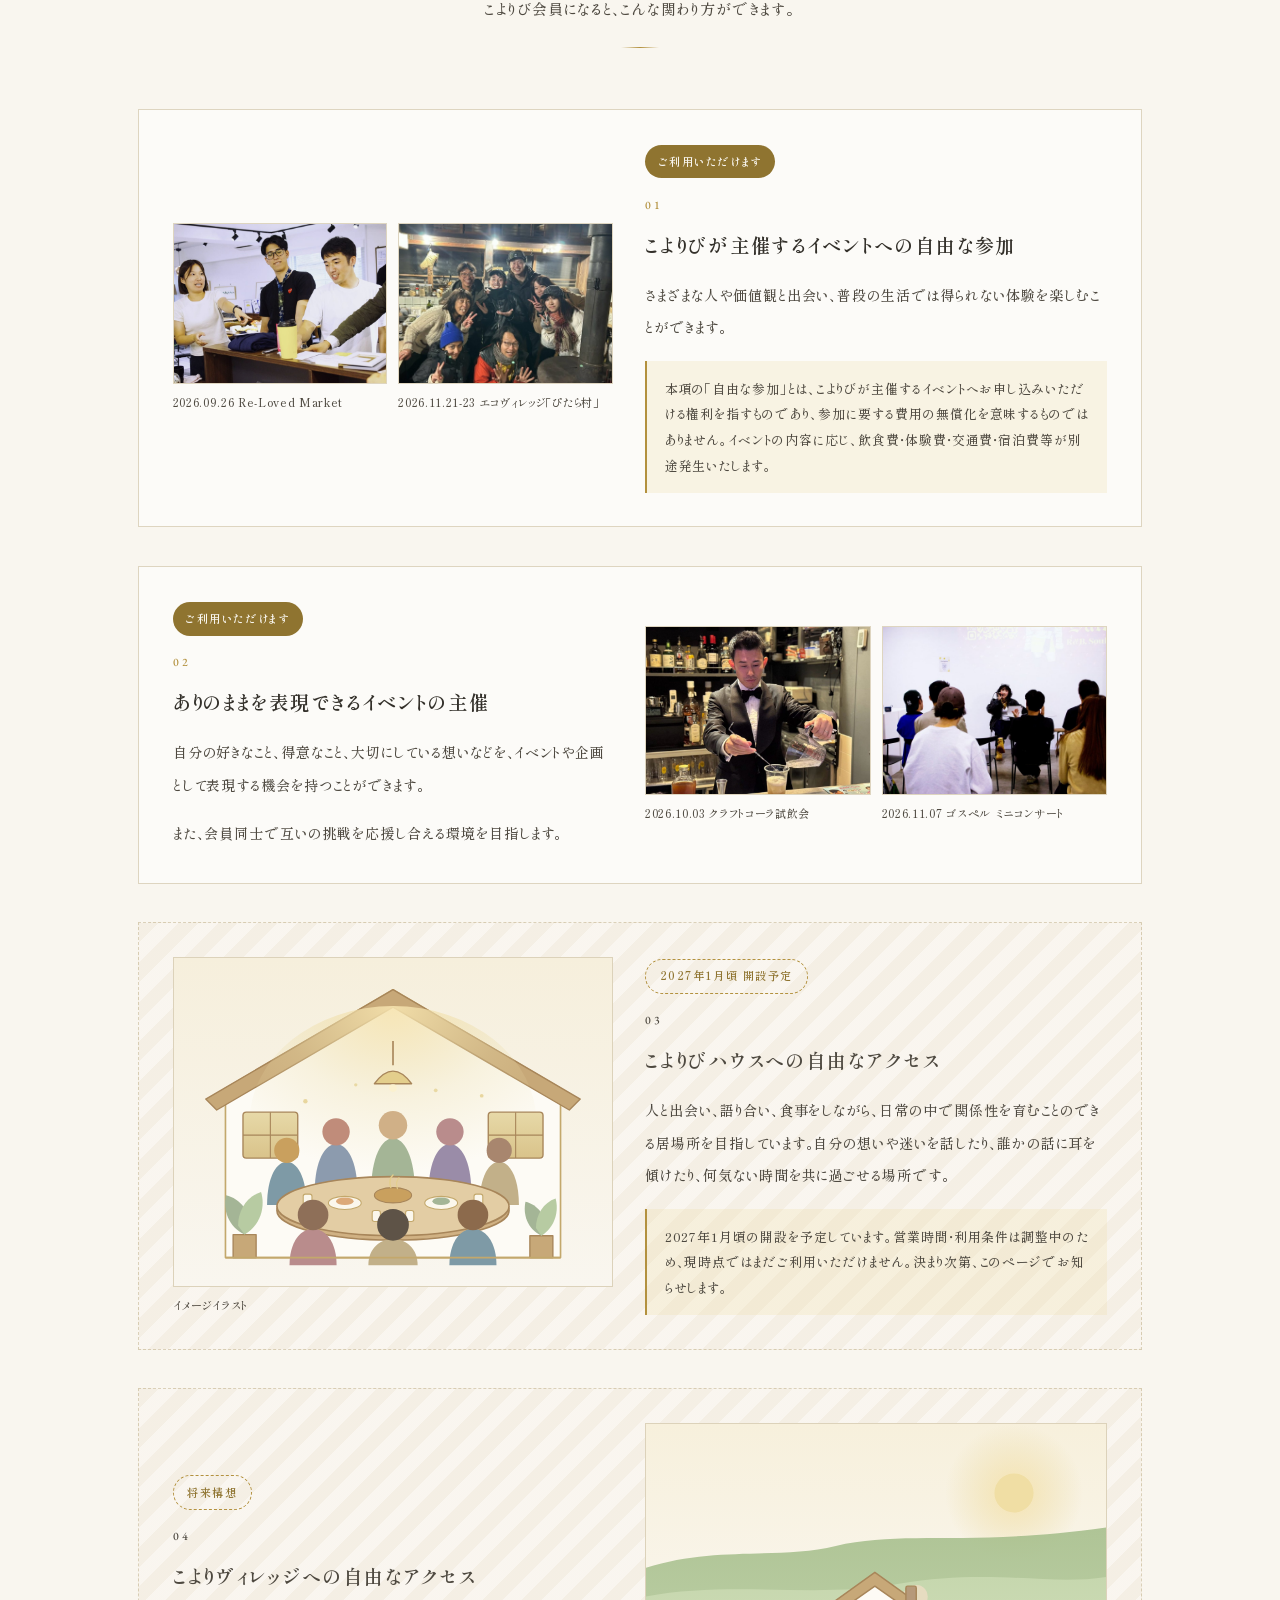
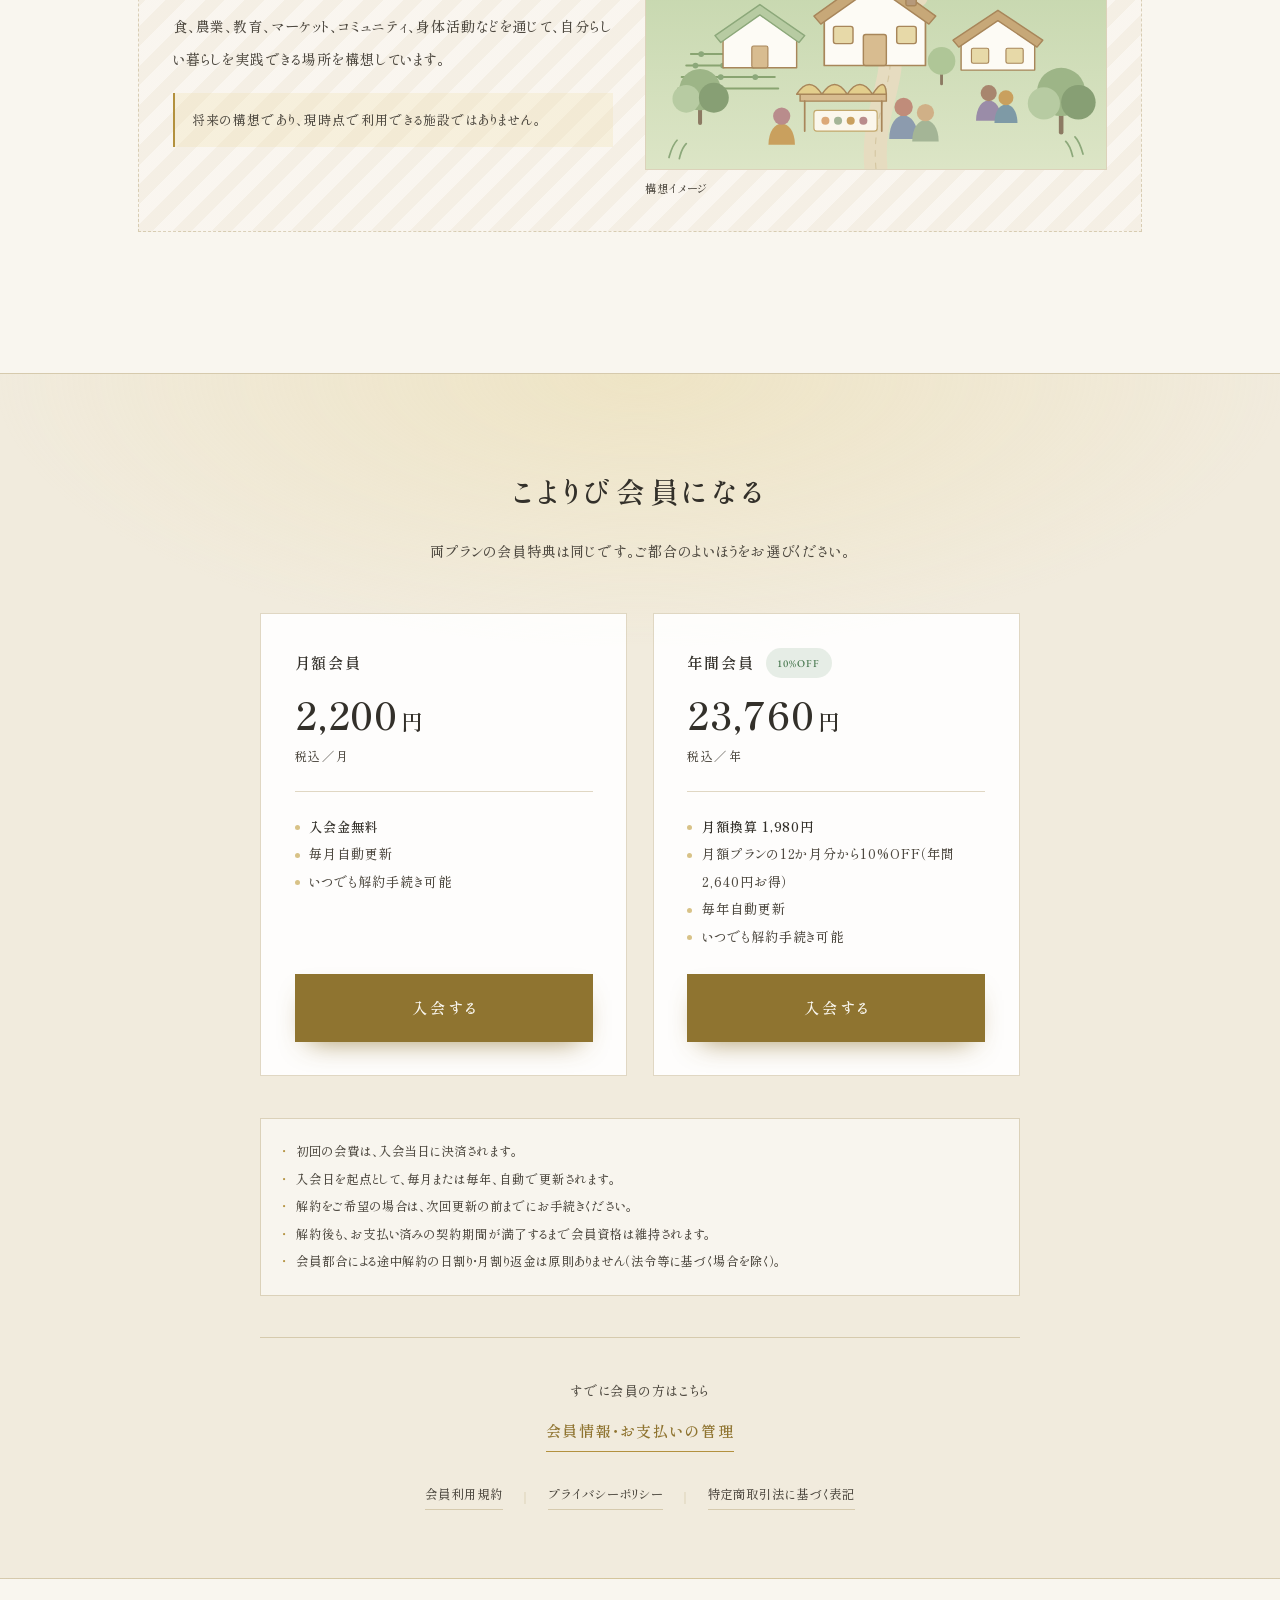
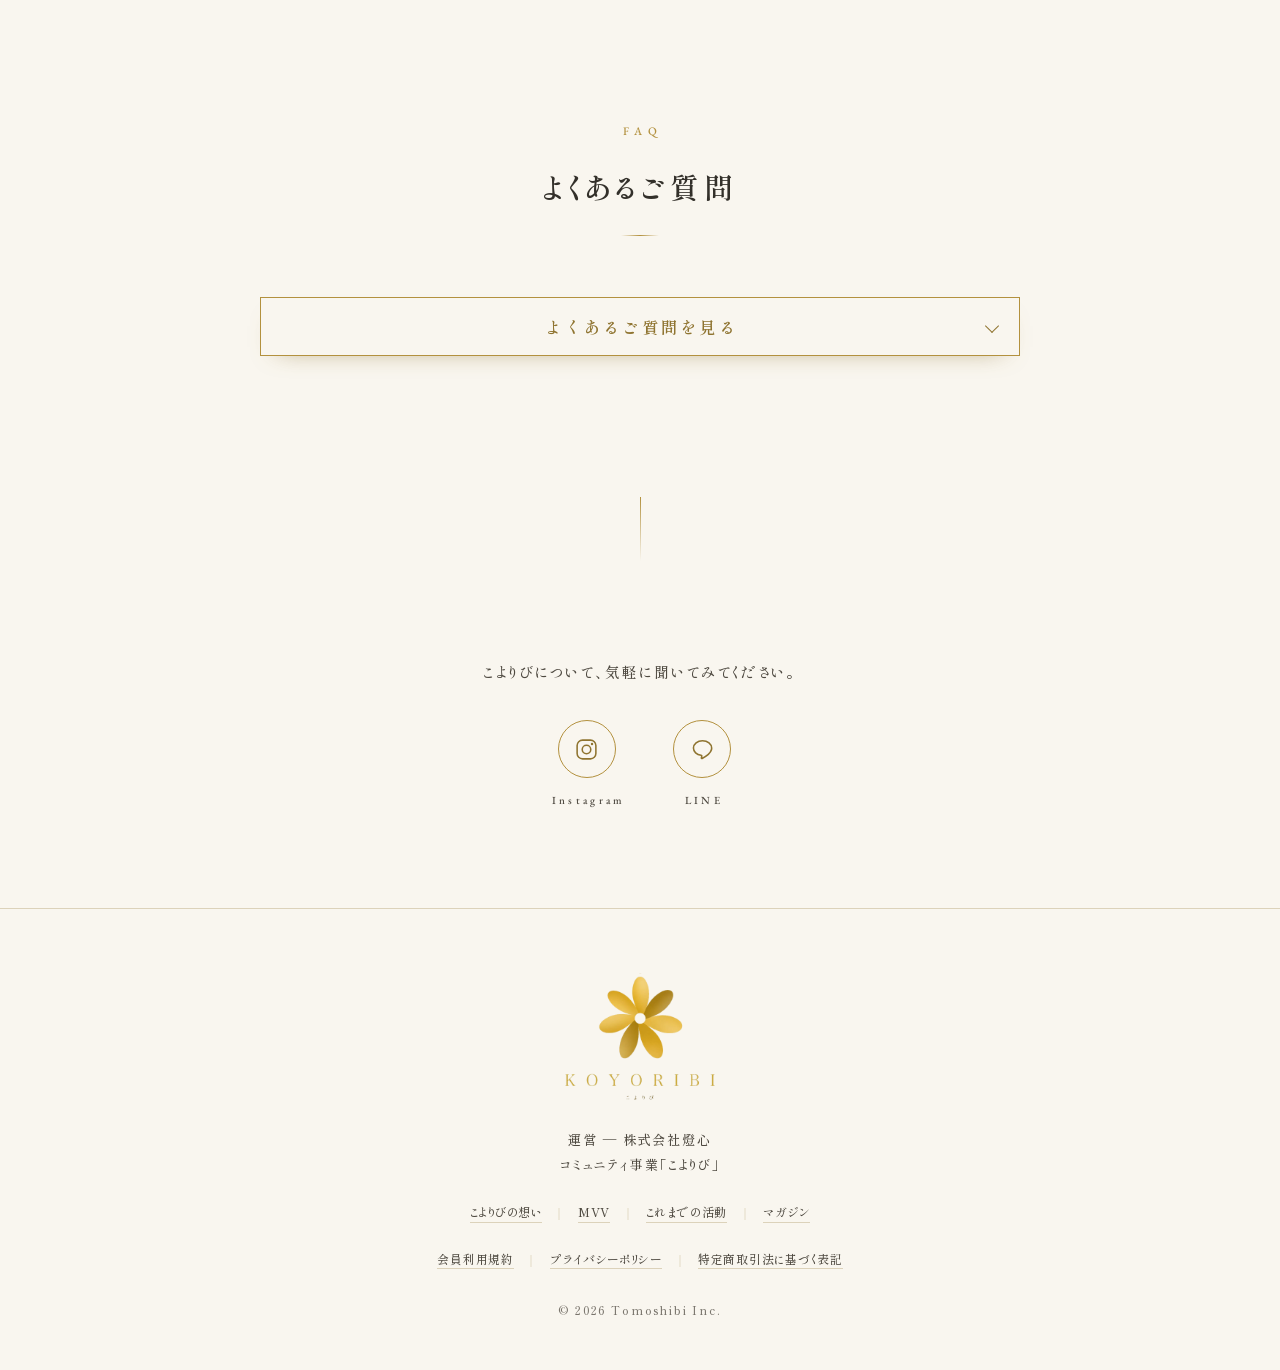
==== commit a70516eb: "Add files via upload" ====
--- a/index.html
+++ b/index.html
@@ -217,6 +217,15 @@
   margin-top:1.4rem; font-size:.92rem; line-height:2.4;
   color:var(--sumi-soft);
 }
+.sec-brand{
+  display:inline-flex; align-items:baseline; justify-content:center;
+  flex-wrap:wrap; gap:.1em .34em;
+}
+.sec-brand .en{
+  font-family:var(--latin); font-weight:500;
+  font-size:1.06em; letter-spacing:.14em; text-indent:.14em;
+  color:var(--kin-deep);
+}
 .sec-head .rule-s{
   width:2.4em; height:1px; margin:1.3rem auto 0;
   background:linear-gradient(90deg, transparent, var(--kin), transparent);
@@ -867,8 +876,7 @@
 <section id="news">
   <div class="wrap">
     <div class="sec-head reveal">
-      <span class="eyebrow">News</span>
-      <h2>これからのこと</h2>
+      <h2 class="sec-brand">こよりび<span class="en">NEWS</span></h2>
       <div class="rule-s" aria-hidden="true"></div>
     </div>
 
@@ -906,8 +914,7 @@
 <section id="report">
   <div class="wrap">
     <div class="sec-head reveal">
-      <span class="eyebrow">Report</span>
-      <h2>これまでのこと</h2>
+      <h2 class="sec-brand">こよりび<span class="en">REPORT</span></h2>
       <div class="rule-s" aria-hidden="true"></div>
     </div>
 
@@ -1078,7 +1085,7 @@
         <h3>出会う</h3>
         <p class="sd">自分と異なる世界や生き方に触れる。</p>
         <ul>
-          <li>こよりびフィルム<span class="soon">準備中</span></li>
+          <li><a href="https://camp-fire.jp/projects/999505/" target="_blank" rel="noopener">こよりびフィルム</a><span class="soon">準備中</span></li>
           <li><a href="magazine.html">こよりびマガジン</a></li>
           <li><a href="https://www.instagram.com/koyoribi.jp/" target="_blank" rel="noopener">こよりびSNS</a></li>
         </ul>
@@ -1171,7 +1178,6 @@
       <li>肩書きや立場を気にせず、人と話してみたい。</li>
       <li>普段の生活では出会えない人や価値観に触れてみたい。</li>
       <li>自分の好きなことや想いを表現してみたい。</li>
-      <li>日常にちょっとした温かさや楽しみを増やしたい。</li>
       <li>誰かと一緒に、新しいことを始めてみたい。</li>
       <li>誰かの挑戦を応援したり、自分の挑戦を応援し合える関係を築きたい。</li>
       <li>社会の評価だけではなく、自分自身が大切にしたいものを見つめ直したい。</li>
--- a/style.css
+++ b/style.css
@@ -94,8 +94,7 @@
 header.site.scrolled{ box-shadow:0 1px 0 var(--line); }
 
 .brand{ display:flex; align-items:center; gap:.7rem; }
-.brand-mark{ width:30px; height:30px; display:block; transition:transform 1.2s cubic-bezier(.3,.7,.25,1); }
-.brand:hover .brand-mark{ transform:rotate(360deg); }
+.brand-mark{ width:30px; height:30px; display:block; }
 .brand .name{ font-size:1.02rem; letter-spacing:.3em; }
 
 nav.global{ display:flex; gap:clamp(1.2rem, 3vw, 2.4rem); }
@@ -297,8 +296,9 @@
 /* ---------- 下層ページ:スマホでの読みやすさ（PCには影響しません） ---------- */
 @media (max-width:700px){
   .pg-hero h1, .rep-hero h1, .lg-hero h1{ font-size:clamp(1.25rem, 5.6vw, 1.6rem); letter-spacing:.14em; }
-  .pg-lead{ font-size:.88rem; line-height:2.4; }
+  .pg-lead{ font-size:.85rem; line-height:2.35; }
   .pg-lead br{ display:none; }
+  .pg-lead .nb{ display:inline; }
   .rep-sub{ font-size:.8rem; line-height:2; }
   .rep-date{ font-size:.74rem; }
   .rep-body p{ font-size:.88rem; line-height:2.35; }
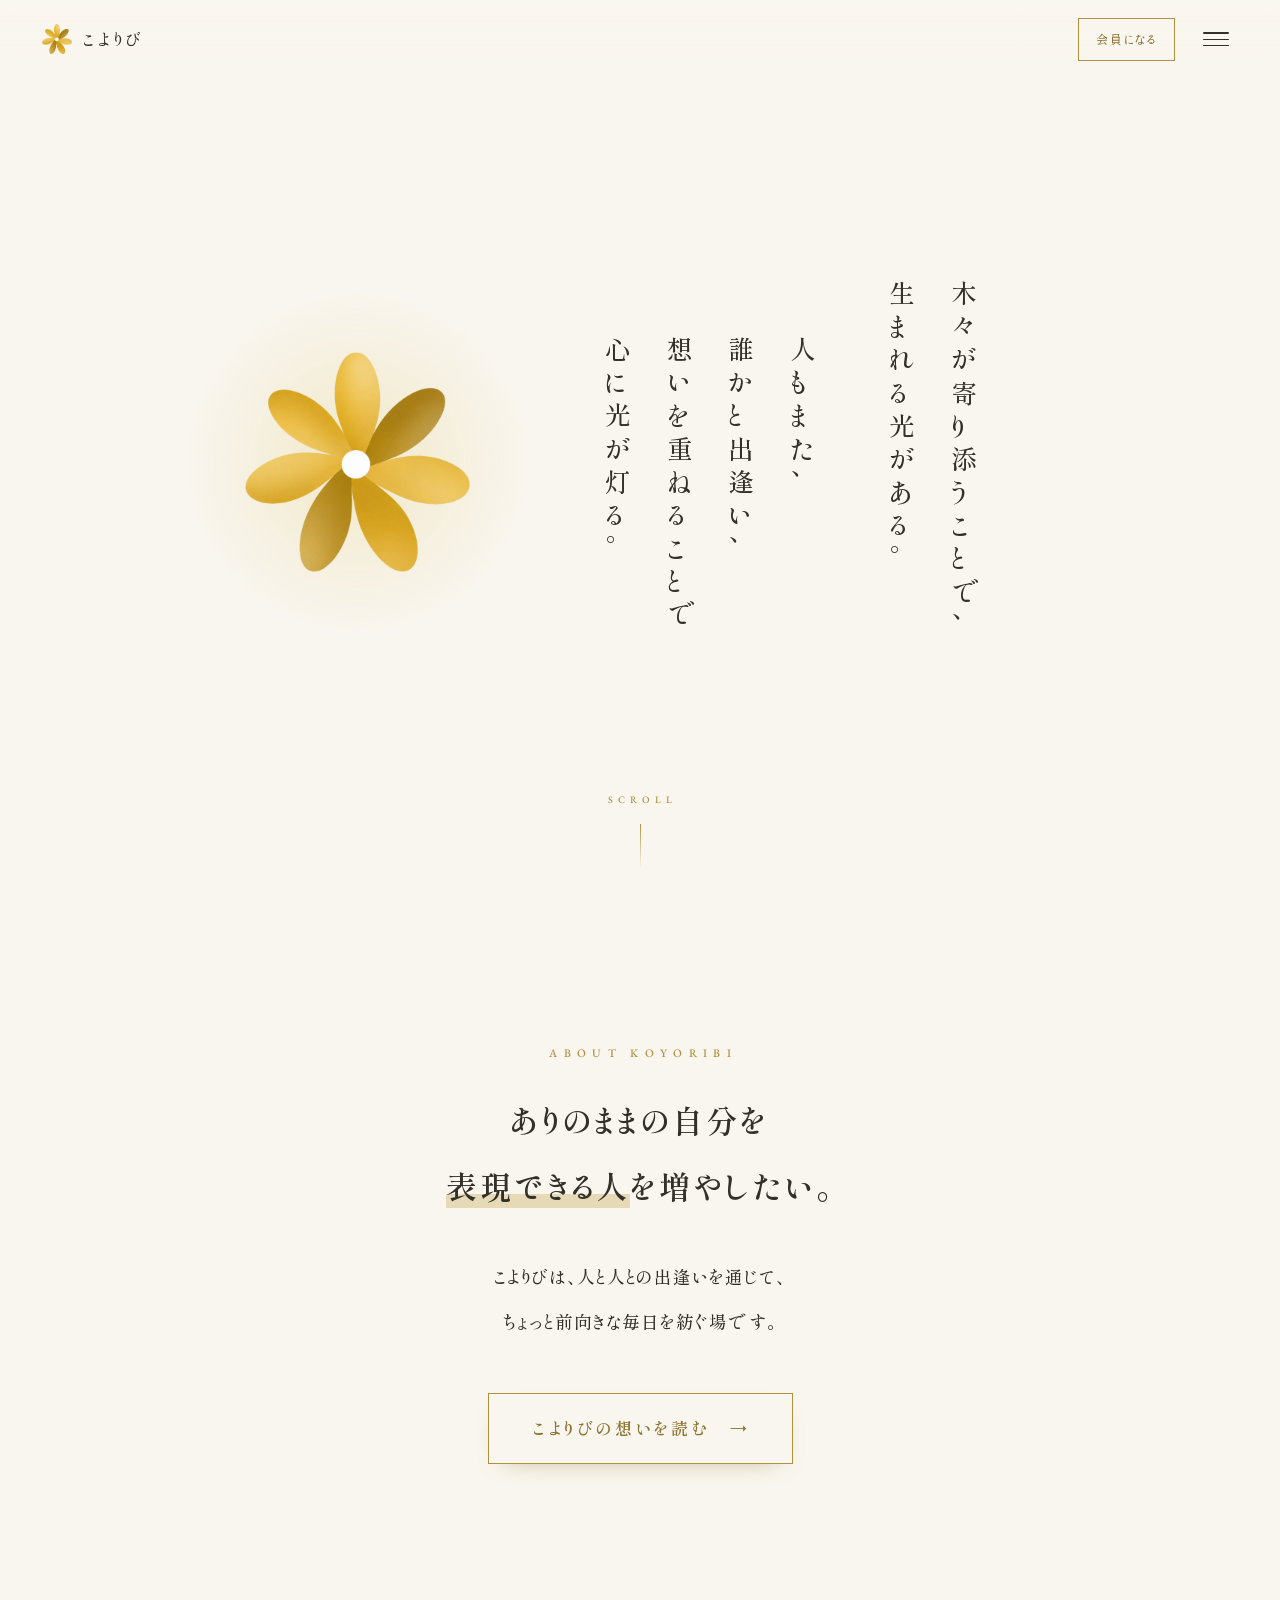
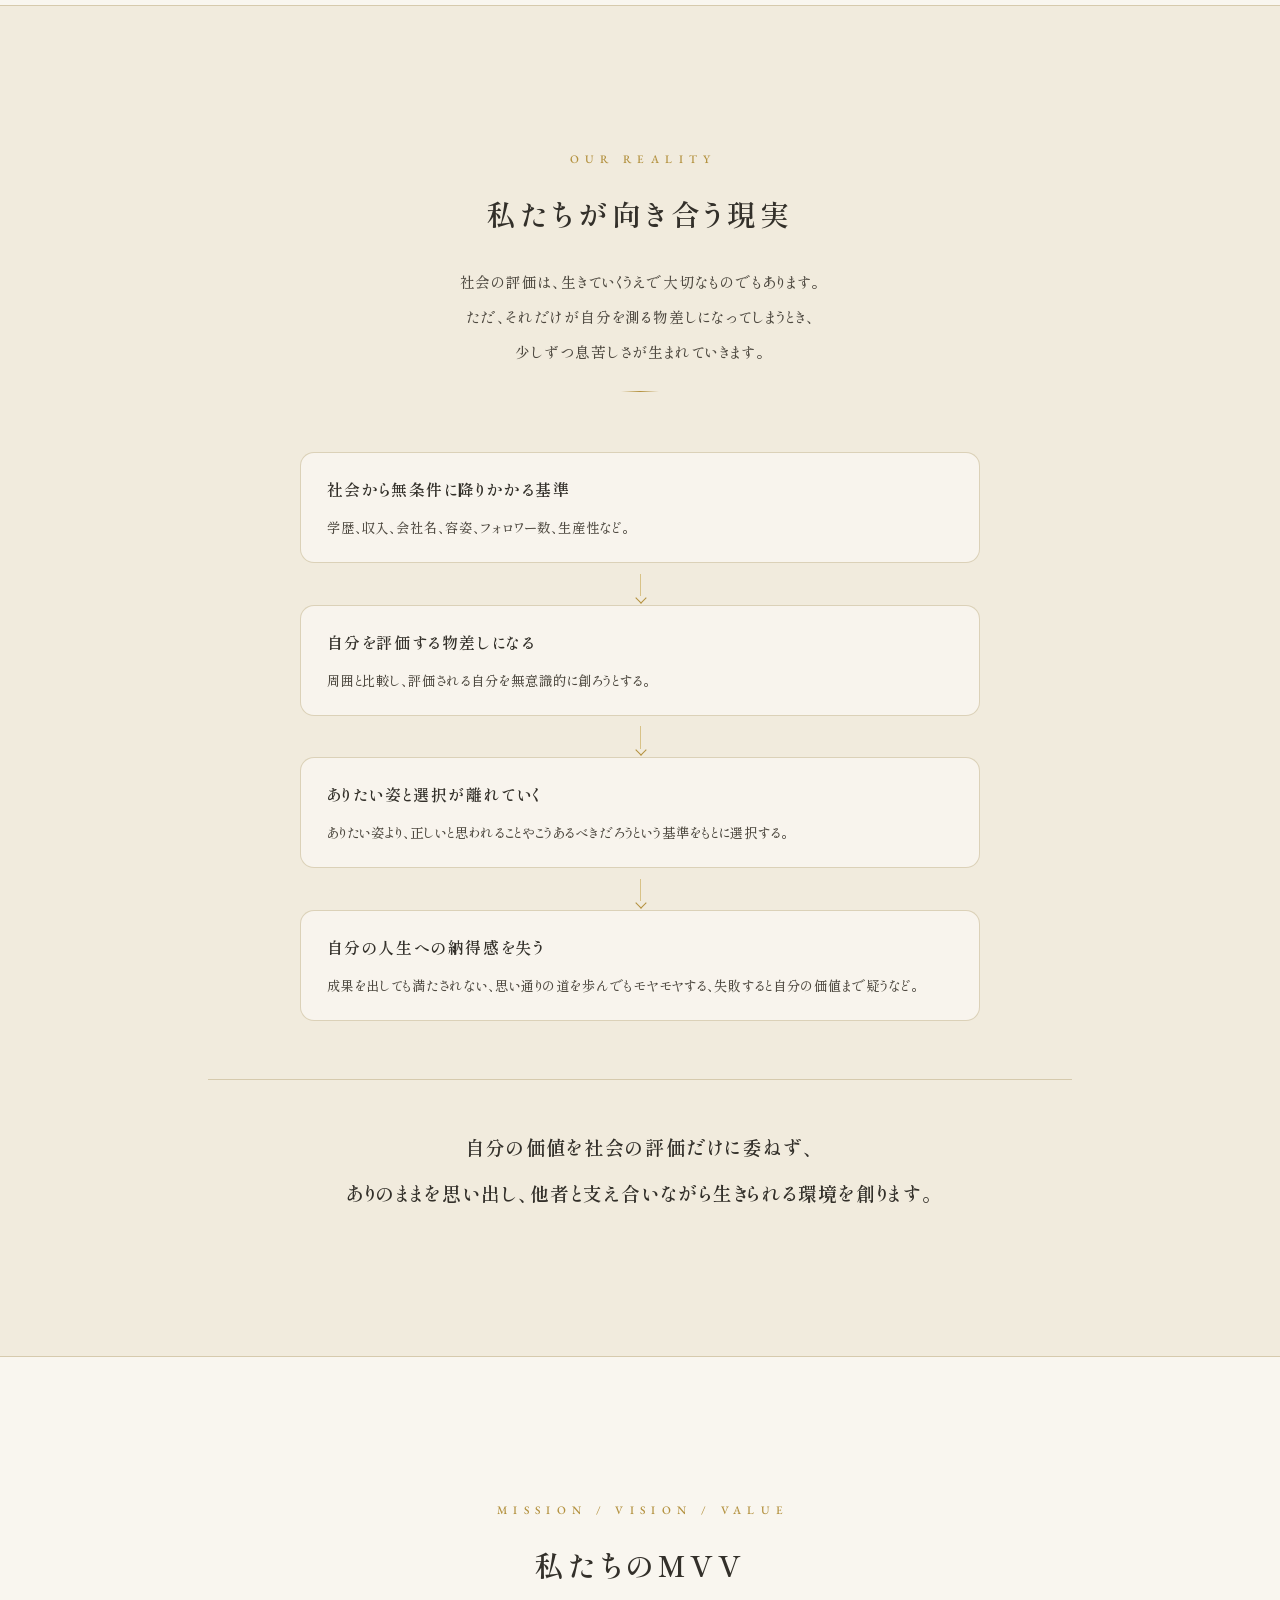
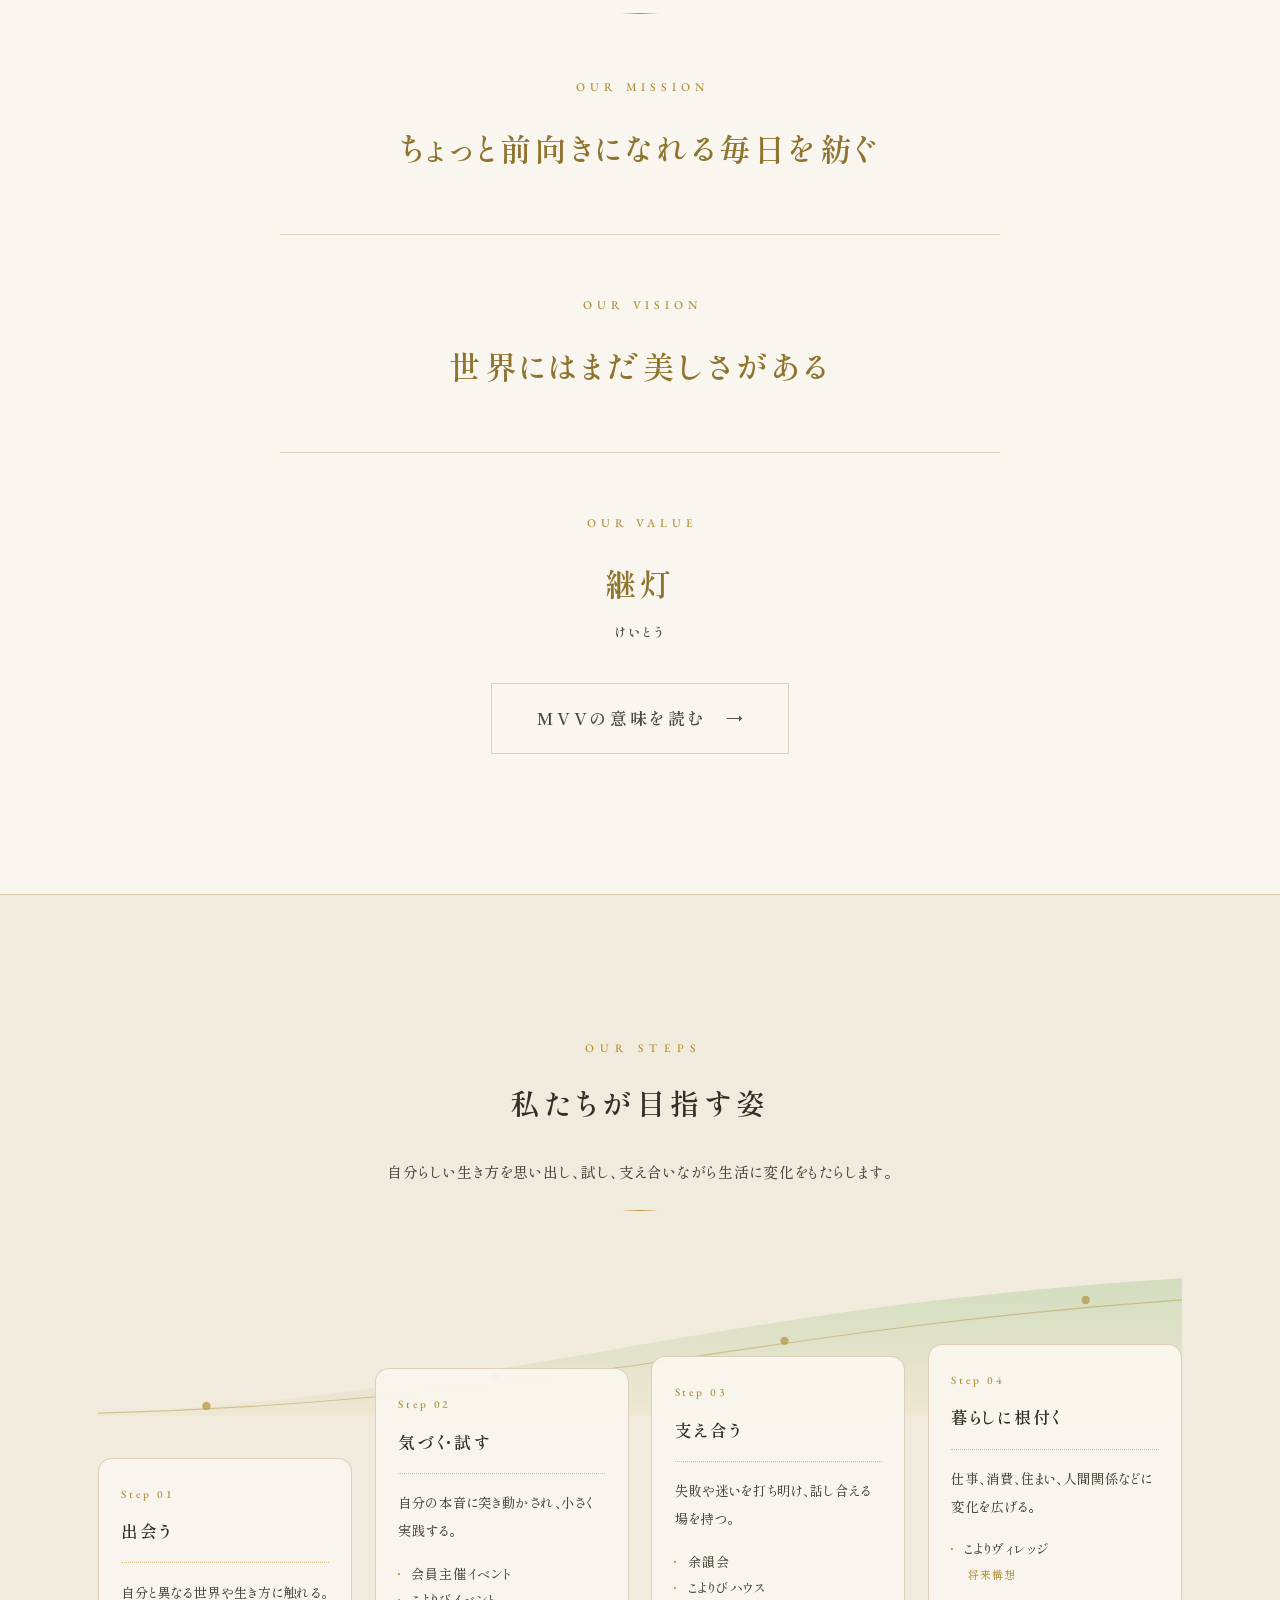
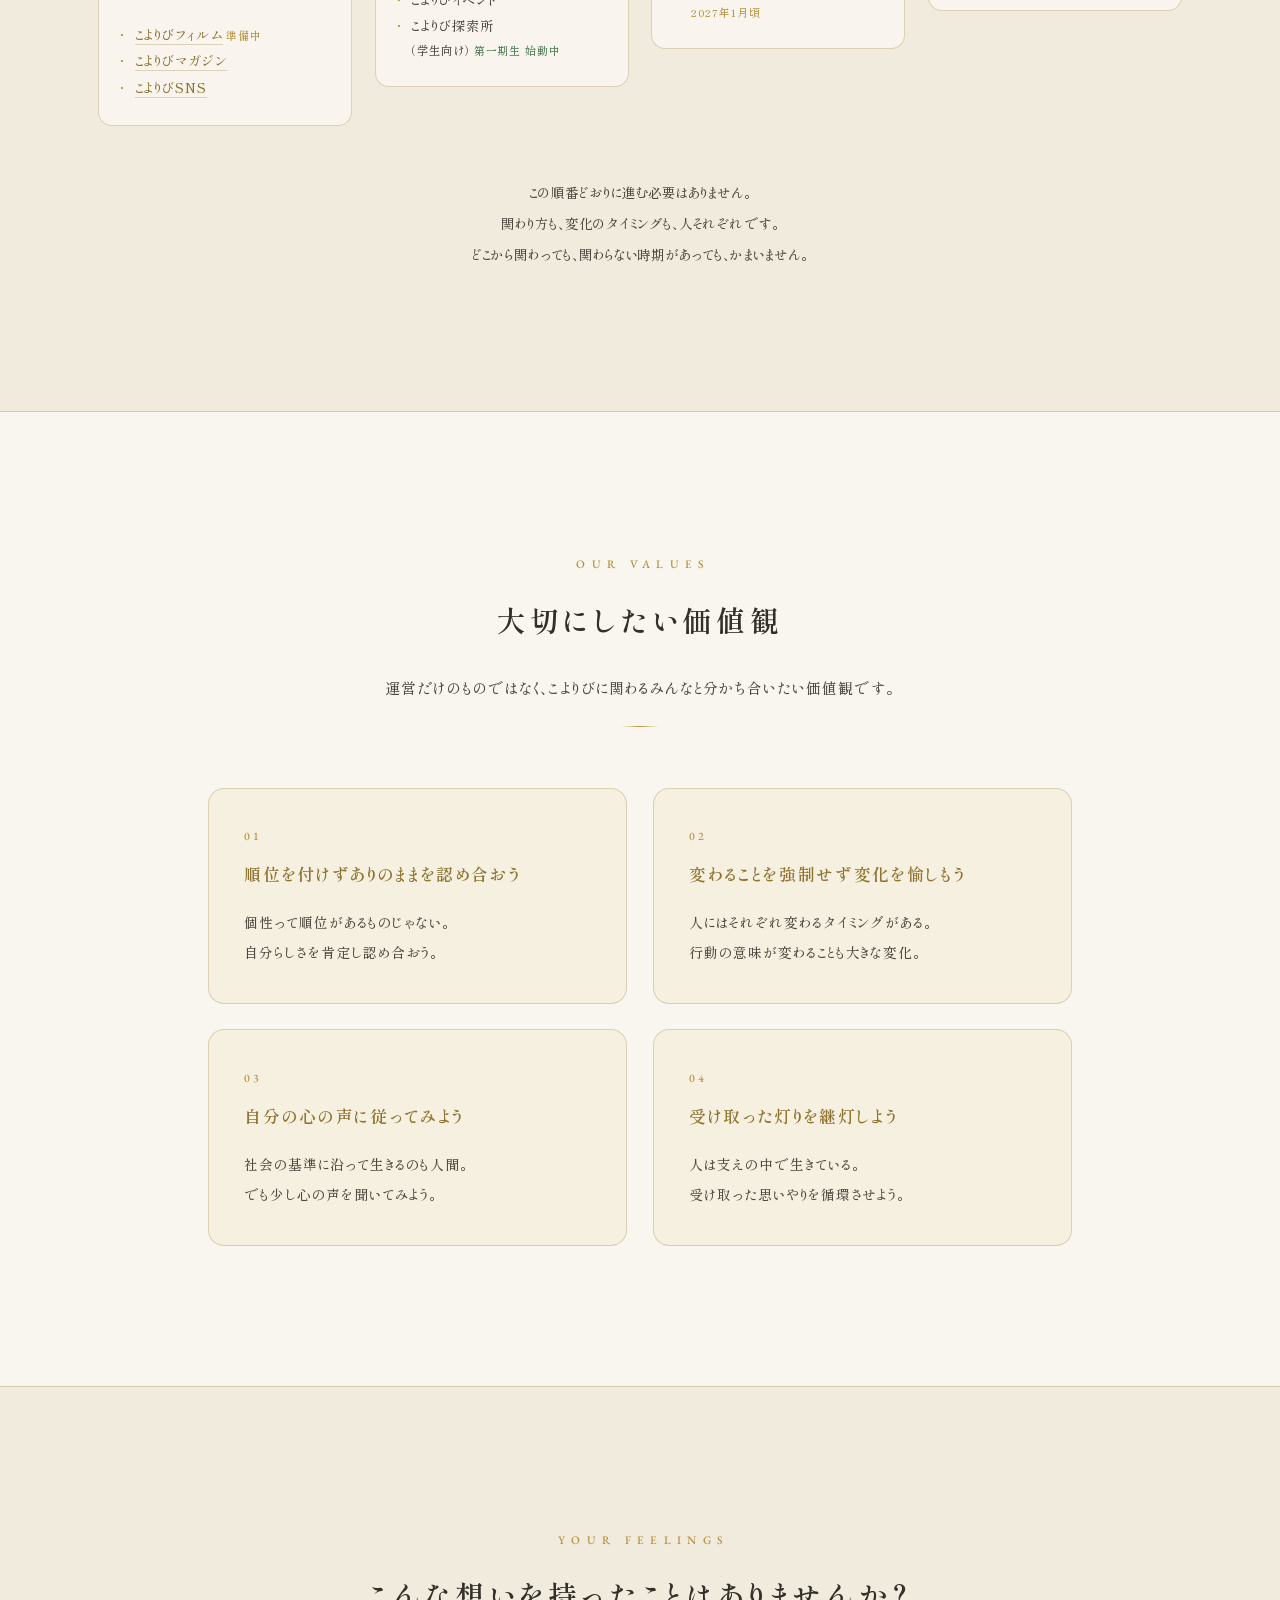
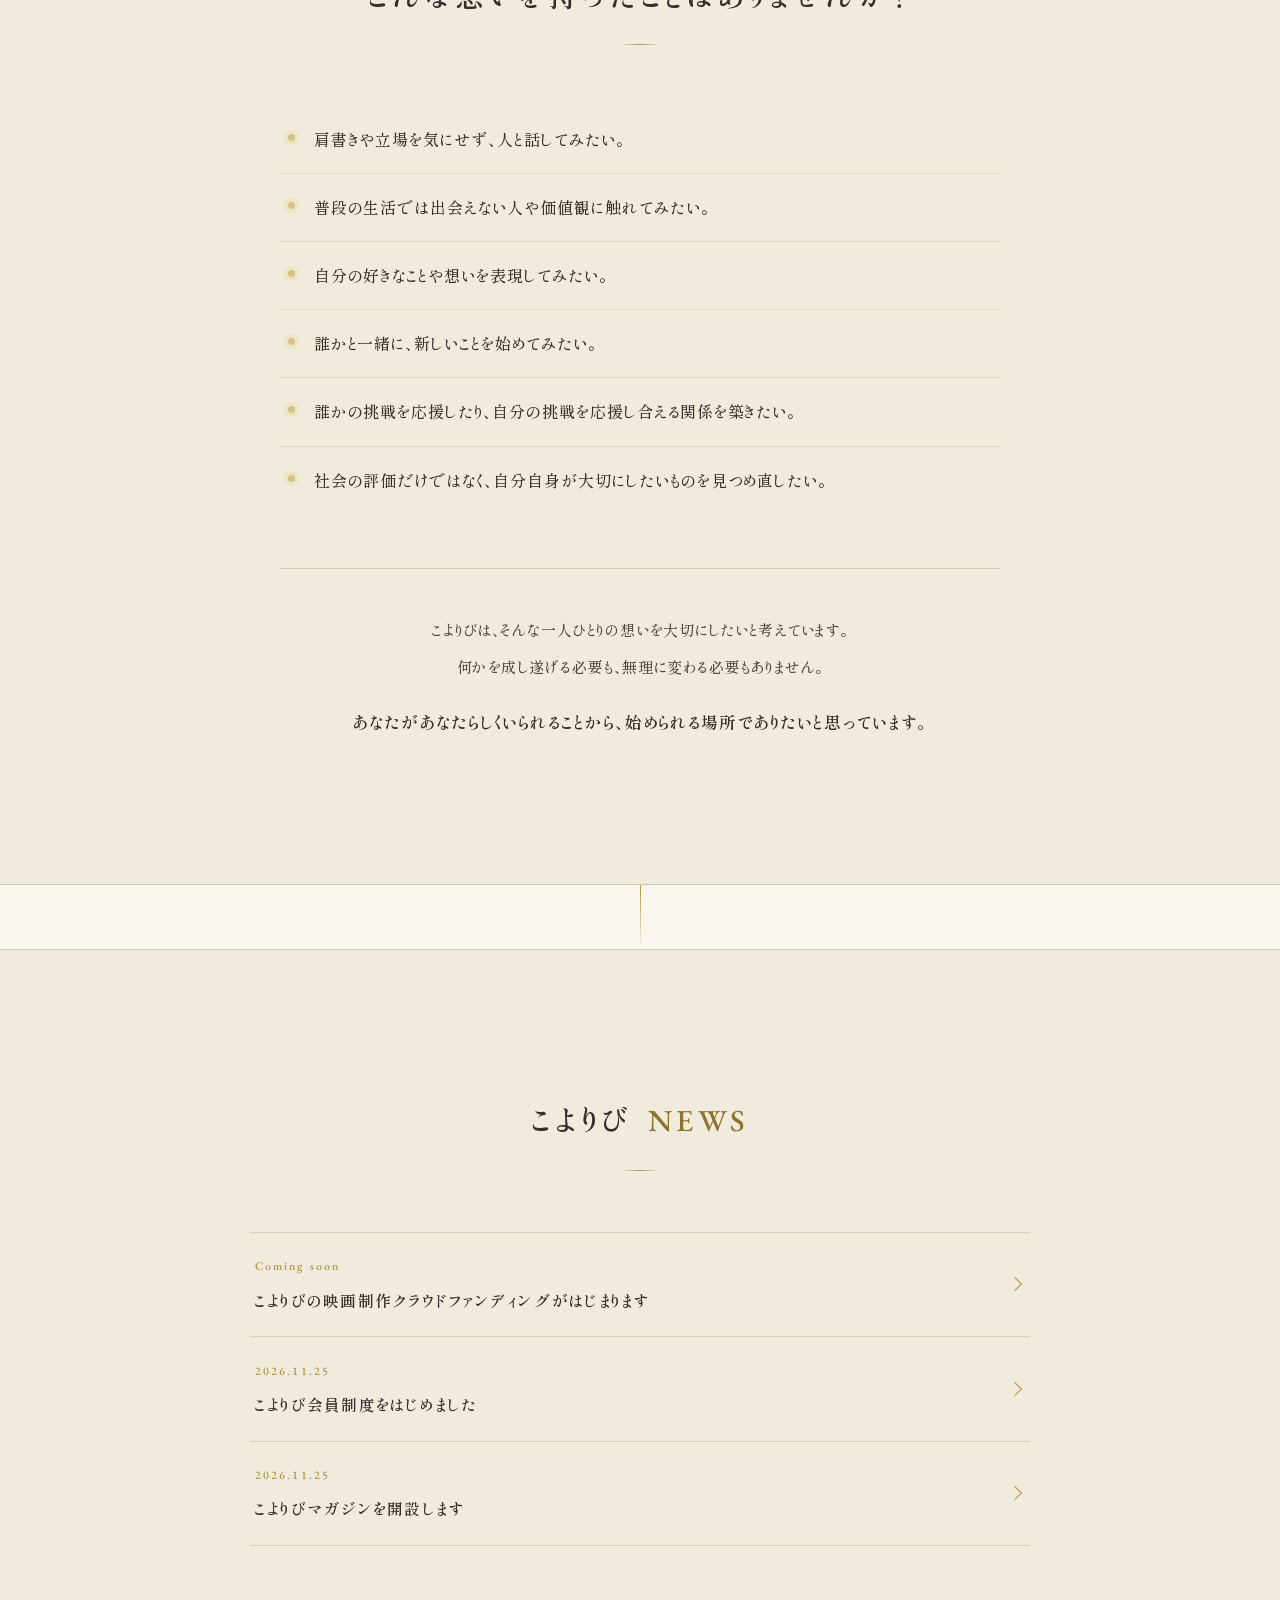
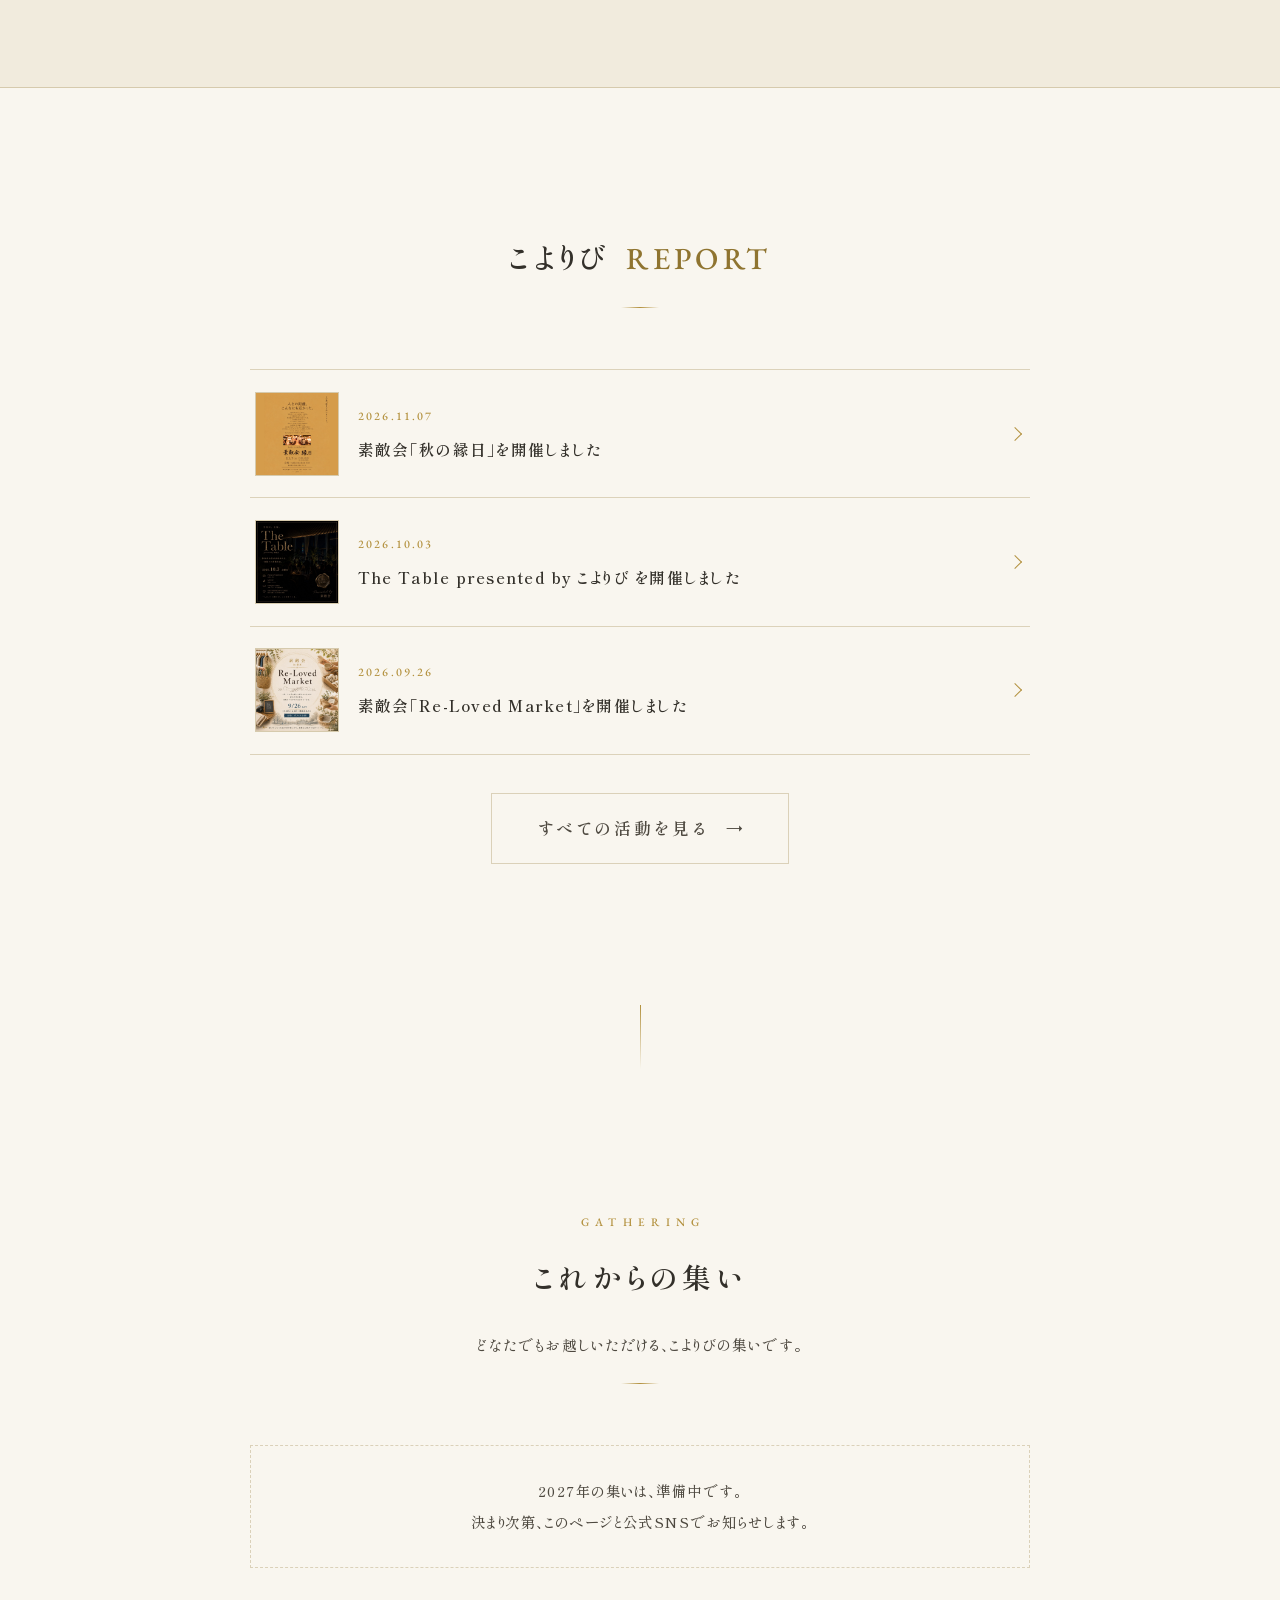
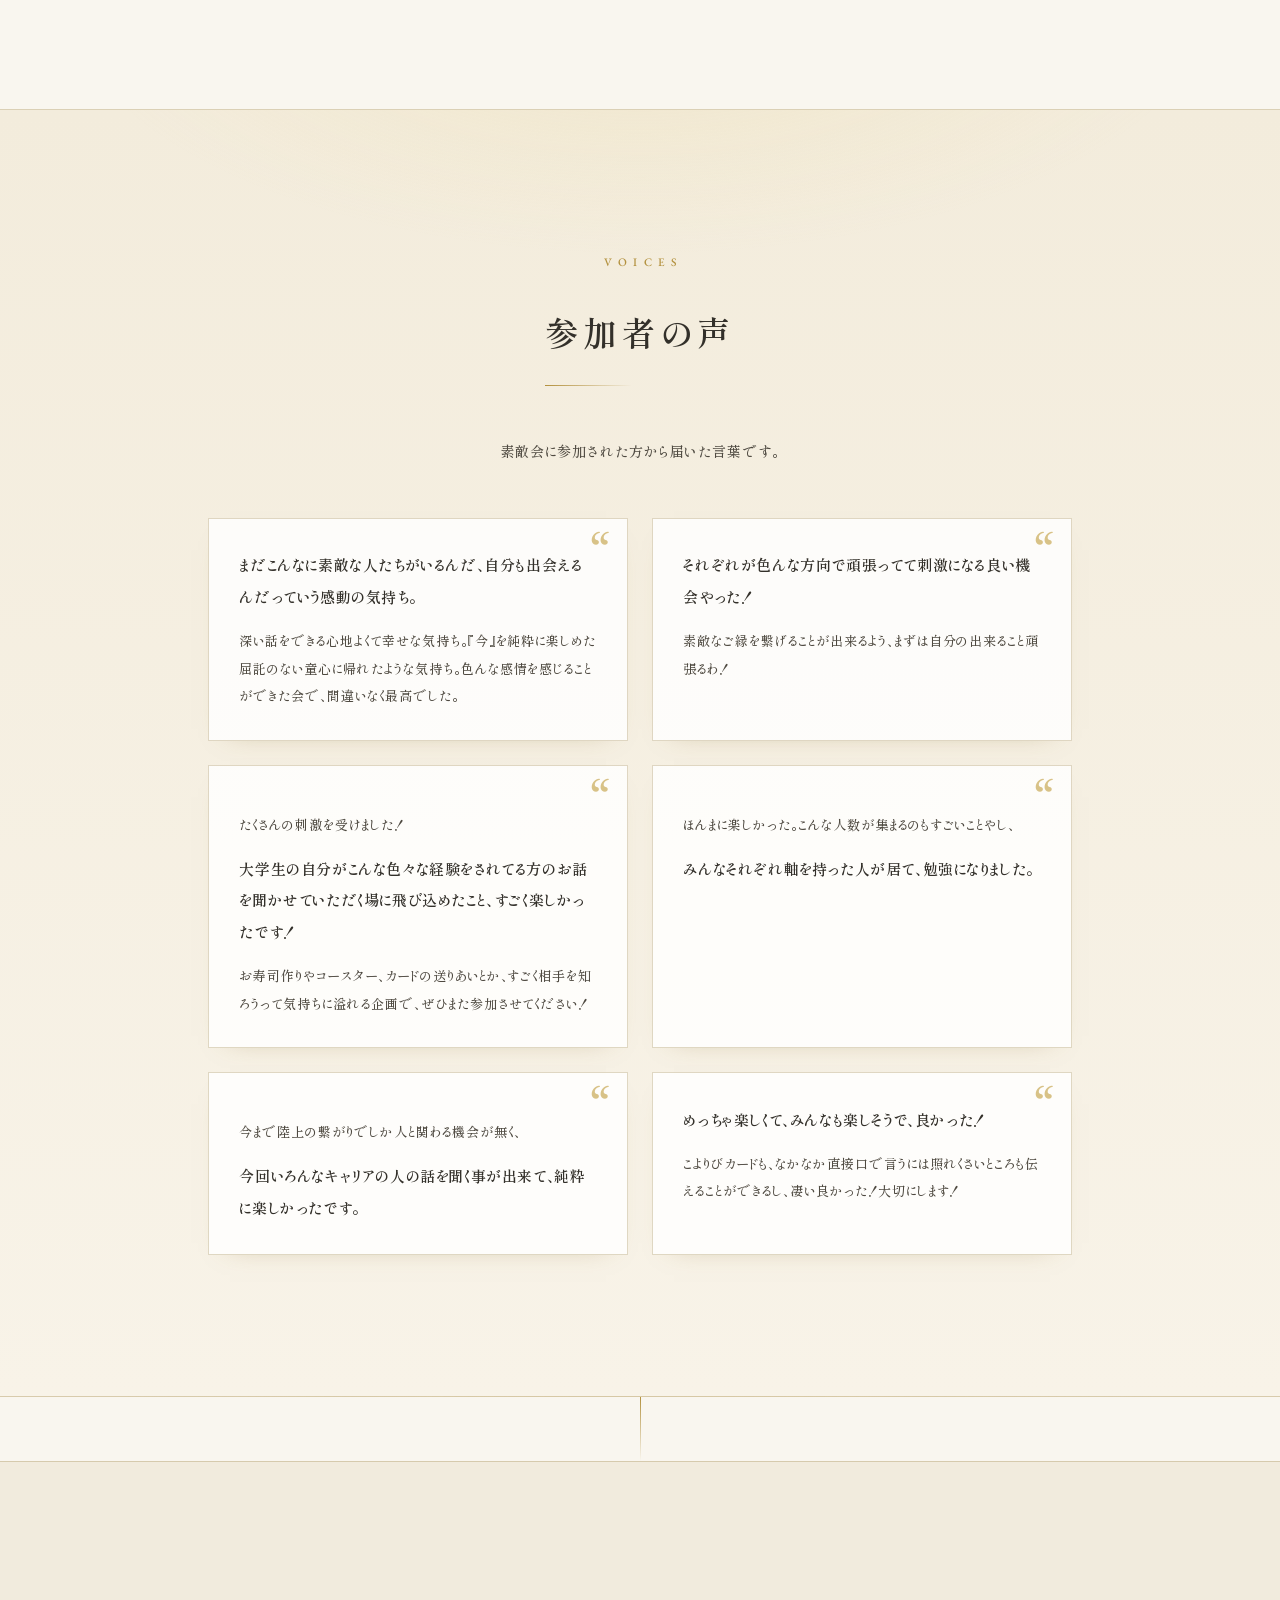
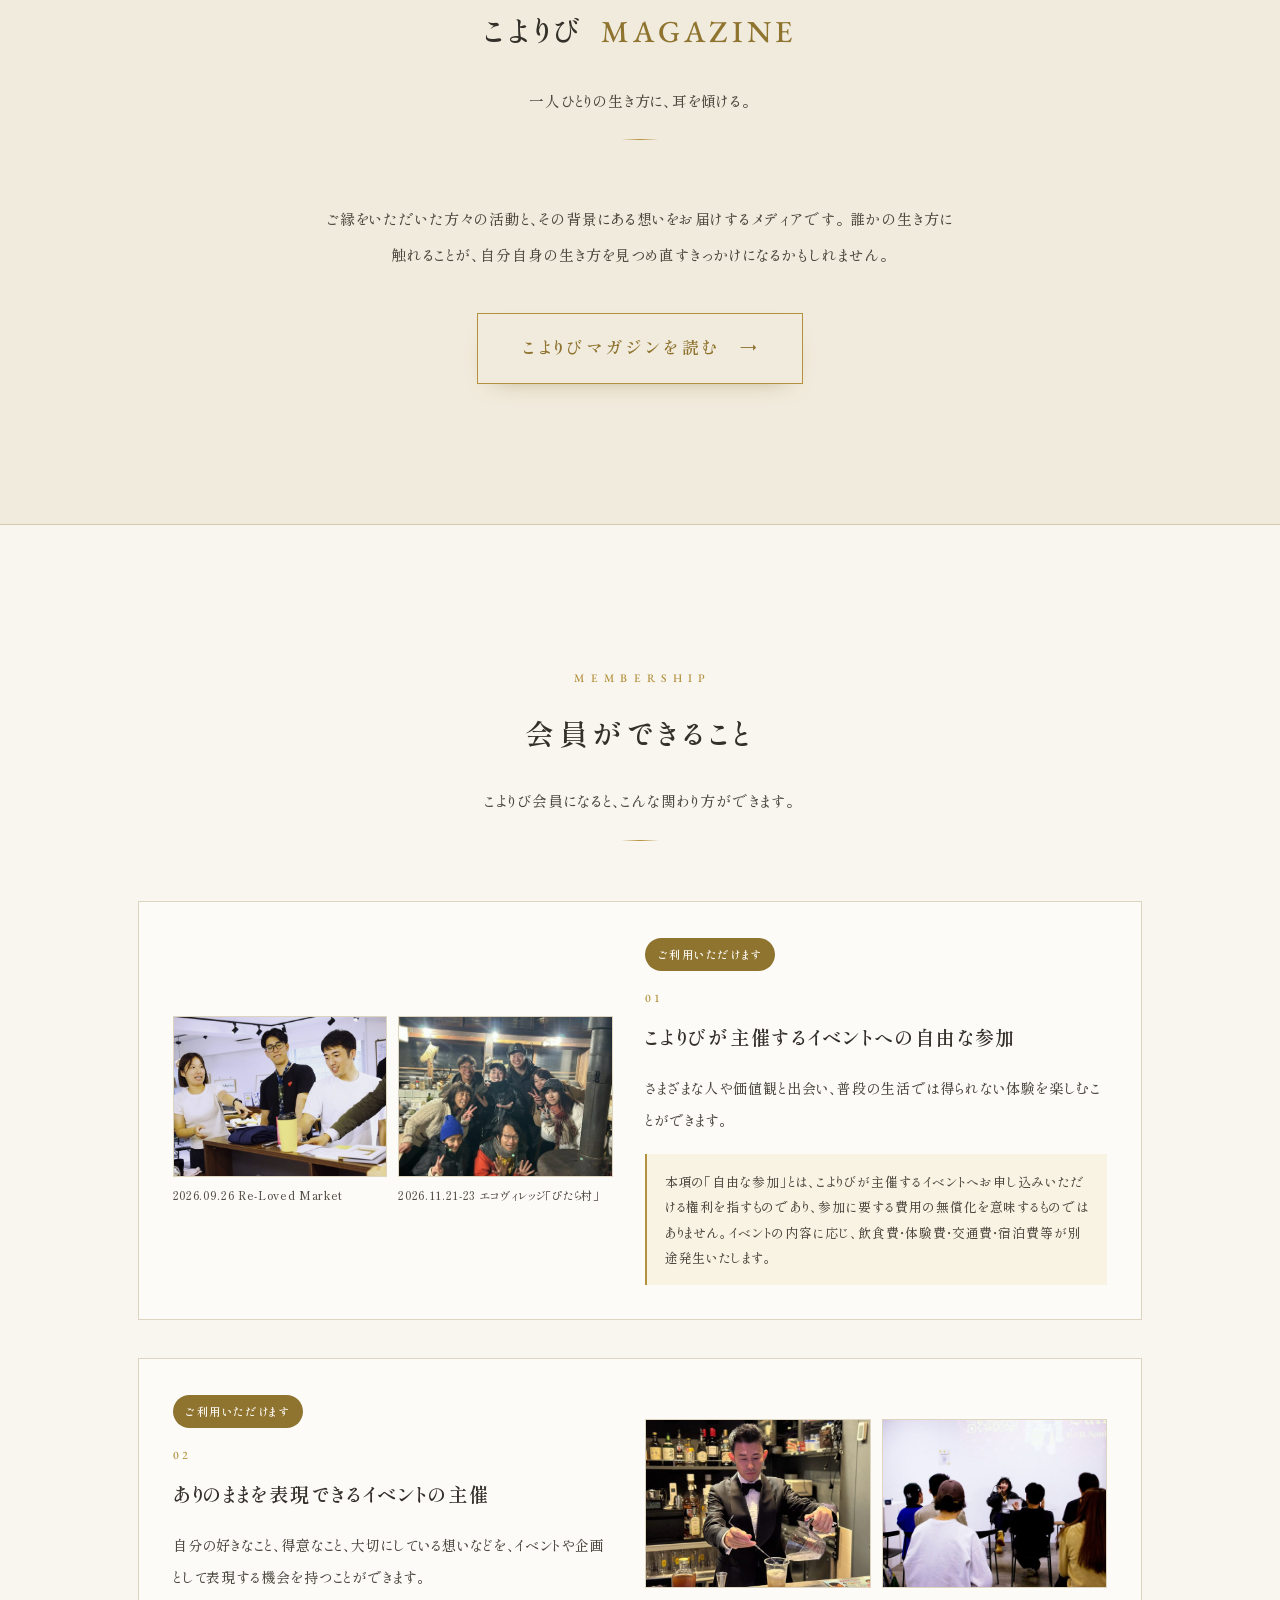
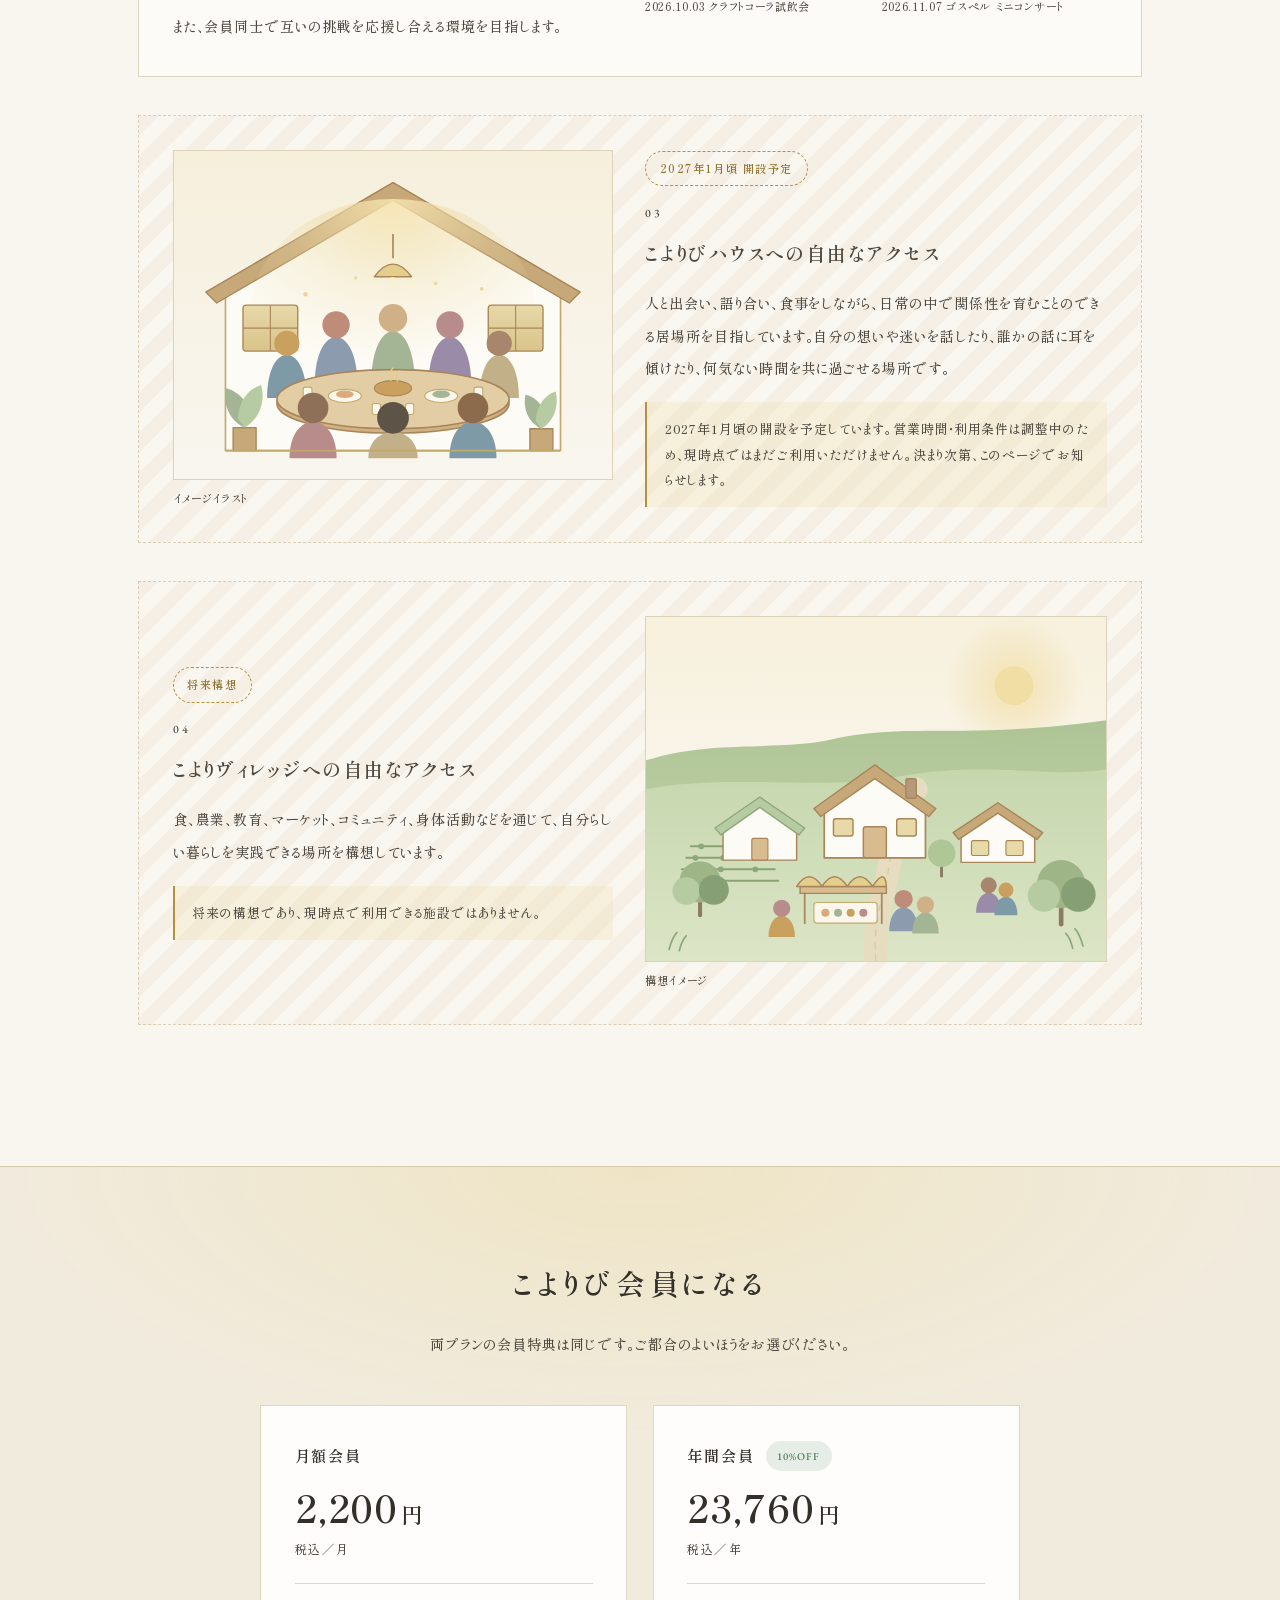
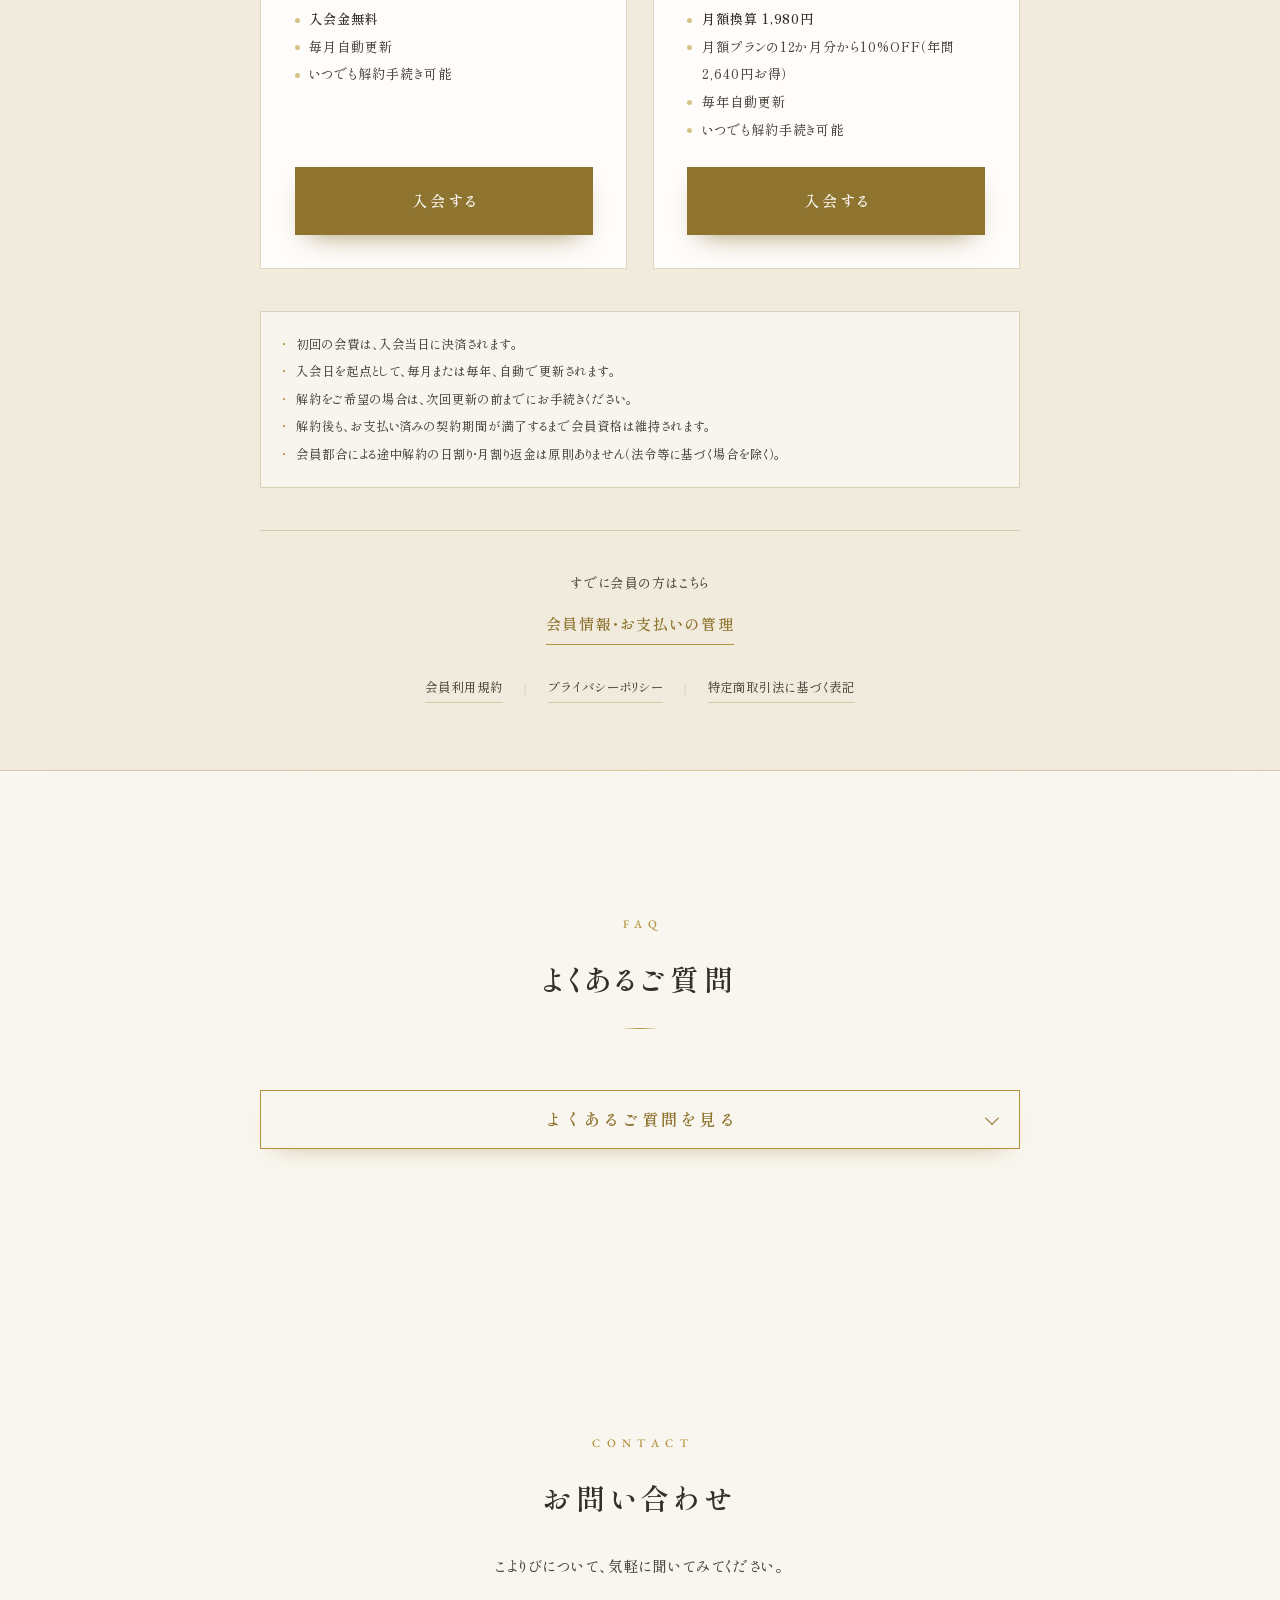
==== commit d5bcff7d: "Add files via upload" ====
--- a/index.html
+++ b/index.html
@@ -644,10 +644,15 @@
 .foot-nav a:hover{ color:var(--kin-deep); }
 .foot-nav span{ color:var(--line); margin:0 .5rem; }
 
+.mag-lead{
+  max-width:640px; margin:0 auto;
+  text-align:center; font-size:.92rem; line-height:2.5; color:var(--sumi-soft);
+}
+#magazine{ background:var(--washi-deep); border-top:1px solid var(--line); border-bottom:1px solid var(--line); }
+
 /* ============ SNS ============ */
-.sns{ text-align:center; padding:clamp(4rem, 8vw, 6rem) 1.4rem; }
-.sns-lead{ font-size:.92rem; letter-spacing:.14em; color:var(--sumi-soft); margin-bottom:2rem; }
-.sns-row{ display:flex; justify-content:center; gap:clamp(1.8rem, 6vw, 3rem); }
+#contact{ text-align:center; }
+.sns-row{ display:flex; justify-content:center; gap:clamp(1.6rem, 6vw, 3rem); margin-bottom:clamp(2.4rem,5vw,3rem); }
 .sns-item{ display:flex; flex-direction:column; align-items:center; gap:.7rem; }
 .sns-icon{
   width:58px; height:58px; border-radius:50%;
@@ -871,7 +876,210 @@
     </div>
   </div>
 </section>
-
+<!-- ============ 6. 私たちが向き合う現実 ============ -->
+<section class="reality" id="reality">
+  <div class="wrap">
+    <div class="sec-head reveal">
+      <span class="eyebrow">Our Reality</span>
+      <h2>私たちが向き合う現実</h2>
+      <p class="lead">社会の評価は、生きていくうえで大切なものでもあります。<br>ただ、それだけが自分を測る物差しになってしまうとき、<br>少しずつ息苦しさが生まれていきます。</p>
+      <div class="rule-s" aria-hidden="true"></div>
+    </div>
+
+    <ul class="reality-flow reveal">
+      <li>
+        <span class="t">社会から無条件に降りかかる基準</span>
+        <span class="d">学歴、収入、会社名、容姿、フォロワー数、生産性など。</span>
+      </li>
+      <li>
+        <span class="t">自分を評価する物差しになる</span>
+        <span class="d">周囲と比較し、評価される自分を無意識的に創ろうとする。</span>
+      </li>
+      <li>
+        <span class="t">ありたい姿と選択が離れていく</span>
+        <span class="d">ありたい姿より、正しいと思われることやこうあるべきだろうという基準をもとに選択する。</span>
+      </li>
+      <li>
+        <span class="t">自分の人生への納得感を失う</span>
+        <span class="d">成果を出しても満たされない、思い通りの道を歩んでもモヤモヤする、失敗すると自分の価値まで疑うなど。</span>
+      </li>
+    </ul>
+
+    <p class="reality-close reveal">
+      自分の価値を社会の評価だけに委ねず、<br>
+      ありのままを思い出し、他者と支え合いながら<br class="sp-br">生きられる環境を創ります。
+    </p>
+  </div>
+</section>
+<!-- ============ 7. MVV ============ -->
+<section id="mvv">
+  <div class="wrap">
+    <div class="sec-head reveal">
+      <span class="eyebrow">Mission / Vision / Value</span>
+      <h2>私たちのMVV</h2>
+      <div class="rule-s" aria-hidden="true"></div>
+    </div>
+
+    <div class="mvv-list reveal">
+      <div class="mvv-row">
+        <span class="en">Our Mission</span>
+        <p class="ja">ちょっと前向きになれる毎日を紡ぐ</p>
+      </div>
+      <div class="mvv-row">
+        <span class="en">Our Vision</span>
+        <p class="ja">世界にはまだ美しさがある</p>
+      </div>
+      <div class="mvv-row">
+        <span class="en">Our Value</span>
+        <p class="ja">継灯<span class="ruby">けいとう</span></p>
+      </div>
+    </div>
+
+    <div class="feed-more reveal">
+      <a class="link-line is-soft" href="mvv.html">MVVの意味を読む<span class="arrow" aria-hidden="true">→</span></a>
+    </div>
+  </div>
+</section>
+<!-- ============ 8. 私たちが目指す姿 ============ -->
+<section class="steps" id="steps">
+  <div class="wrap">
+    <div class="sec-head reveal">
+      <span class="eyebrow">Our Steps</span>
+      <h2>私たちが目指す姿</h2>
+      <p class="lead">自分らしい生き方を思い出し、試し、<br class="sp-br">支え合いながら生活に変化をもたらします。</p>
+      <div class="rule-s" aria-hidden="true"></div>
+    </div>
+
+    <div class="steps-hill reveal" aria-hidden="true">
+      <svg viewBox="0 0 900 120" role="presentation" focusable="false">
+        <defs>
+          <linearGradient id="hillG" x1="0" y1="0" x2="0" y2="1">
+            <stop offset="0%" stop-color="#C9D9B4"/>
+            <stop offset="100%" stop-color="#EDE6D2"/>
+          </linearGradient>
+        </defs>
+        <path d="M0 118 C 150 112, 270 92, 400 70 C 540 46, 680 20, 900 6 L900 120 L0 120 Z" fill="url(#hillG)" opacity=".75"/>
+        <path d="M0 118 C 160 114, 290 100, 420 82 C 560 62, 700 38, 900 24" fill="none" stroke="#B3913E" stroke-width="1" opacity=".45"/>
+        <circle cx="90"  cy="112" r="3.5" fill="#B3913E" opacity=".7"/>
+        <circle cx="330" cy="88"  r="3.5" fill="#B3913E" opacity=".7"/>
+        <circle cx="570" cy="58"  r="3.5" fill="#B3913E" opacity=".7"/>
+        <circle cx="820" cy="24"  r="3.5" fill="#B3913E" opacity=".7"/>
+      </svg>
+    </div>
+
+    <div class="step-grid">
+      <div class="step reveal">
+        <span class="no">Step 01</span>
+        <h3>出会う</h3>
+        <p class="sd">自分と異なる世界や生き方に触れる。</p>
+        <ul>
+          <li><a href="https://camp-fire.jp/projects/999505/" target="_blank" rel="noopener">こよりびフィルム</a><span class="soon">準備中</span></li>
+          <li><a href="magazine.html">こよりびマガジン</a></li>
+          <li><a href="https://www.instagram.com/koyoribi.jp/" target="_blank" rel="noopener">こよりびSNS</a></li>
+        </ul>
+      </div>
+
+      <div class="step reveal">
+        <span class="no">Step 02</span>
+        <h3>気づく・試す</h3>
+        <p class="sd">自分の本音に突き動かされ、小さく実践する。</p>
+        <ul>
+          <li>会員主催イベント</li>
+          <li>こよりびイベント</li>
+          <li>こよりび探索所<span class="meta">（学生向け）<span class="live">第一期生 始動中</span></span></li>
+        </ul>
+      </div>
+
+      <div class="step reveal">
+        <span class="no">Step 03</span>
+        <h3>支え合う</h3>
+        <p class="sd">失敗や迷いを打ち明け、話し合える場を持つ。</p>
+        <ul>
+          <li>余韻会</li>
+          <li>こよりびハウス<span class="meta"><span class="soon">2027年1月頃</span></span></li>
+        </ul>
+      </div>
+
+      <div class="step reveal">
+        <span class="no">Step 04</span>
+        <h3>暮らしに根付く</h3>
+        <p class="sd">仕事、消費、住まい、人間関係などに変化を広げる。</p>
+        <ul>
+          <li>こよりヴィレッジ<span class="meta"><span class="soon">将来構想</span></span></li>
+        </ul>
+      </div>
+    </div>
+
+    <p class="steps-note reveal">
+      この順番どおりに進む必要はありません。<br>
+      関わり方も、変化のタイミングも、人それぞれです。<br>
+      どこから関わっても、関わらない時期があっても、かまいません。
+    </p>
+  </div>
+</section>
+<!-- ============ 9. 大切にしたい価値観 ============ -->
+<section id="values">
+  <div class="wrap">
+    <div class="sec-head reveal">
+      <span class="eyebrow">Our Values</span>
+      <h2>大切にしたい価値観</h2>
+      <p class="lead">運営だけのものではなく、<br class="sp-br">こよりびに関わるみんなと分かち合いたい価値観です。</p>
+      <div class="rule-s" aria-hidden="true"></div>
+    </div>
+
+    <div class="values-grid">
+      <div class="value reveal">
+        <span class="no">01</span>
+        <h3>順位を付けず<br class="sp-br">ありのままを認め合おう</h3>
+        <p>個性って順位があるものじゃない。<br>自分らしさを肯定し認め合おう。</p>
+      </div>
+      <div class="value reveal">
+        <span class="no">02</span>
+        <h3>変わることを強制せず<br class="sp-br">変化を愉しもう</h3>
+        <p>人にはそれぞれ変わるタイミングがある。<br>行動の意味が変わることも大きな変化。</p>
+      </div>
+      <div class="value reveal">
+        <span class="no">03</span>
+        <h3>自分の心の声に<br class="sp-br">従ってみよう</h3>
+        <p>社会の基準に沿って生きるのも人間。<br>でも少し心の声を聞いてみよう。</p>
+      </div>
+      <div class="value reveal">
+        <span class="no">04</span>
+        <h3>受け取った灯りを<br class="sp-br">継灯しよう</h3>
+        <p>人は支えの中で生きている。<br>受け取った思いやりを循環させよう。</p>
+      </div>
+    </div>
+  </div>
+</section>
+<!-- ============ 10. こんな想いを持ったことはありませんか？ ============ -->
+<section class="feel" id="feel">
+  <div class="wrap">
+    <div class="sec-head reveal">
+      <span class="eyebrow">Your Feelings</span>
+      <h2>こんな想いを<br class="sp-br">持ったことはありませんか？</h2>
+      <div class="rule-s" aria-hidden="true"></div>
+    </div>
+
+    <ul class="feel-list reveal">
+      <li>肩書きや立場を気にせず、人と話してみたい。</li>
+      <li>普段の生活では出会えない人や価値観に触れてみたい。</li>
+      <li>自分の好きなことや想いを表現してみたい。</li>
+      <li>誰かと一緒に、新しいことを始めてみたい。</li>
+      <li>誰かの挑戦を応援したり、自分の挑戦を応援し合える関係を築きたい。</li>
+      <li>社会の評価だけではなく、自分自身が大切にしたいものを見つめ直したい。</li>
+    </ul>
+
+    <p class="feel-close reveal">
+      こよりびは、そんな一人ひとりの想いを大切にしたいと考えています。<br>
+      何かを成し遂げる必要も、無理に変わる必要もありません。
+      <strong>あなたがあなたらしくいられることから、<br class="sp-br">始められる場所でありたいと思っています。</strong>
+    </p>
+  </div>
+</section>
+
+<div class="rule" aria-hidden="true"></div>
+
+<span id="activity" aria-hidden="true"></span>
 <!-- ============ 3. NEWS ============ -->
 <section id="news">
   <div class="wrap">
@@ -909,7 +1117,6 @@
     </ul>
   </div>
 </section>
-
 <!-- ============ 4. REPORT ============ -->
 <section id="report">
   <div class="wrap">
@@ -953,7 +1160,6 @@
     </div>
   </div>
 </section>
-
 <div class="rule" aria-hidden="true"></div>
 
 <!-- ============ 5. これからの集い ============ -->
@@ -986,212 +1192,6 @@
   </div>
 </section>
 
-<!-- ============ 6. 私たちが向き合う現実 ============ -->
-<section class="reality" id="reality">
-  <div class="wrap">
-    <div class="sec-head reveal">
-      <span class="eyebrow">Our Reality</span>
-      <h2>私たちが向き合う現実</h2>
-      <p class="lead">社会の評価は、生きていくうえで大切なものでもあります。<br>ただ、それだけが自分を測る物差しになってしまうとき、<br>少しずつ息苦しさが生まれていきます。</p>
-      <div class="rule-s" aria-hidden="true"></div>
-    </div>
-
-    <ul class="reality-flow reveal">
-      <li>
-        <span class="t">社会から無条件に降りかかる基準</span>
-        <span class="d">学歴、収入、会社名、容姿、フォロワー数、生産性など。</span>
-      </li>
-      <li>
-        <span class="t">自分を評価する物差しになる</span>
-        <span class="d">周囲と比較し、評価される自分を無意識的に創ろうとする。</span>
-      </li>
-      <li>
-        <span class="t">ありたい姿と選択が離れていく</span>
-        <span class="d">ありたい姿より、正しいと思われることやこうあるべきだろうという基準をもとに選択する。</span>
-      </li>
-      <li>
-        <span class="t">自分の人生への納得感を失う</span>
-        <span class="d">成果を出しても満たされない、思い通りの道を歩んでもモヤモヤする、失敗すると自分の価値まで疑うなど。</span>
-      </li>
-    </ul>
-
-    <p class="reality-close reveal">
-      自分の価値を社会の評価だけに委ねず、<br>
-      ありのままを思い出し、他者と支え合いながら<br class="sp-br">生きられる環境を創ります。
-    </p>
-  </div>
-</section>
-
-<!-- ============ 7. MVV ============ -->
-<section id="mvv">
-  <div class="wrap">
-    <div class="sec-head reveal">
-      <span class="eyebrow">Mission / Vision / Value</span>
-      <h2>私たちのMVV</h2>
-      <div class="rule-s" aria-hidden="true"></div>
-    </div>
-
-    <div class="mvv-list reveal">
-      <div class="mvv-row">
-        <span class="en">Our Mission</span>
-        <p class="ja">ちょっと前向きになれる毎日を紡ぐ</p>
-      </div>
-      <div class="mvv-row">
-        <span class="en">Our Vision</span>
-        <p class="ja">世界にはまだ美しさがある</p>
-      </div>
-      <div class="mvv-row">
-        <span class="en">Our Value</span>
-        <p class="ja">継灯<span class="ruby">けいとう</span></p>
-      </div>
-    </div>
-
-    <div class="feed-more reveal">
-      <a class="link-line is-soft" href="mvv.html">MVVの意味を読む<span class="arrow" aria-hidden="true">→</span></a>
-    </div>
-  </div>
-</section>
-
-<!-- ============ 8. 私たちが目指す姿 ============ -->
-<section class="steps" id="steps">
-  <div class="wrap">
-    <div class="sec-head reveal">
-      <span class="eyebrow">Our Steps</span>
-      <h2>私たちが目指す姿</h2>
-      <p class="lead">自分らしい生き方を思い出し、試し、<br class="sp-br">支え合いながら生活に変化をもたらします。</p>
-      <div class="rule-s" aria-hidden="true"></div>
-    </div>
-
-    <div class="steps-hill reveal" aria-hidden="true">
-      <svg viewBox="0 0 900 120" role="presentation" focusable="false">
-        <defs>
-          <linearGradient id="hillG" x1="0" y1="0" x2="0" y2="1">
-            <stop offset="0%" stop-color="#C9D9B4"/>
-            <stop offset="100%" stop-color="#EDE6D2"/>
-          </linearGradient>
-        </defs>
-        <path d="M0 118 C 150 112, 270 92, 400 70 C 540 46, 680 20, 900 6 L900 120 L0 120 Z" fill="url(#hillG)" opacity=".75"/>
-        <path d="M0 118 C 160 114, 290 100, 420 82 C 560 62, 700 38, 900 24" fill="none" stroke="#B3913E" stroke-width="1" opacity=".45"/>
-        <circle cx="90"  cy="112" r="3.5" fill="#B3913E" opacity=".7"/>
-        <circle cx="330" cy="88"  r="3.5" fill="#B3913E" opacity=".7"/>
-        <circle cx="570" cy="58"  r="3.5" fill="#B3913E" opacity=".7"/>
-        <circle cx="820" cy="24"  r="3.5" fill="#B3913E" opacity=".7"/>
-      </svg>
-    </div>
-
-    <div class="step-grid">
-      <div class="step reveal">
-        <span class="no">Step 01</span>
-        <h3>出会う</h3>
-        <p class="sd">自分と異なる世界や生き方に触れる。</p>
-        <ul>
-          <li><a href="https://camp-fire.jp/projects/999505/" target="_blank" rel="noopener">こよりびフィルム</a><span class="soon">準備中</span></li>
-          <li><a href="magazine.html">こよりびマガジン</a></li>
-          <li><a href="https://www.instagram.com/koyoribi.jp/" target="_blank" rel="noopener">こよりびSNS</a></li>
-        </ul>
-      </div>
-
-      <div class="step reveal">
-        <span class="no">Step 02</span>
-        <h3>気づく・試す</h3>
-        <p class="sd">自分の本音に突き動かされ、小さく実践する。</p>
-        <ul>
-          <li>会員主催イベント</li>
-          <li>こよりびイベント</li>
-          <li>こよりび探索所<span class="meta">（学生向け）<span class="live">第一期生 始動中</span></span></li>
-        </ul>
-      </div>
-
-      <div class="step reveal">
-        <span class="no">Step 03</span>
-        <h3>支え合う</h3>
-        <p class="sd">失敗や迷いを打ち明け、話し合える場を持つ。</p>
-        <ul>
-          <li>余韻会</li>
-          <li>こよりびハウス<span class="meta"><span class="soon">2027年1月頃</span></span></li>
-        </ul>
-      </div>
-
-      <div class="step reveal">
-        <span class="no">Step 04</span>
-        <h3>暮らしに根付く</h3>
-        <p class="sd">仕事、消費、住まい、人間関係などに変化を広げる。</p>
-        <ul>
-          <li>こよりヴィレッジ<span class="meta"><span class="soon">将来構想</span></span></li>
-        </ul>
-      </div>
-    </div>
-
-    <p class="steps-note reveal">
-      この順番どおりに進む必要はありません。<br>
-      関わり方も、変化のタイミングも、人それぞれです。<br>
-      どこから関わっても、関わらない時期があっても、かまいません。
-    </p>
-  </div>
-</section>
-
-<!-- ============ 9. 大切にしたい価値観 ============ -->
-<section id="values">
-  <div class="wrap">
-    <div class="sec-head reveal">
-      <span class="eyebrow">Our Values</span>
-      <h2>大切にしたい価値観</h2>
-      <p class="lead">運営だけのものではなく、<br class="sp-br">こよりびに関わるみんなと分かち合いたい価値観です。</p>
-      <div class="rule-s" aria-hidden="true"></div>
-    </div>
-
-    <div class="values-grid">
-      <div class="value reveal">
-        <span class="no">01</span>
-        <h3>順位を付けず<br class="sp-br">ありのままを認め合おう</h3>
-        <p>個性って順位があるものじゃない。<br>自分らしさを肯定し認め合おう。</p>
-      </div>
-      <div class="value reveal">
-        <span class="no">02</span>
-        <h3>変わることを強制せず<br class="sp-br">変化を愉しもう</h3>
-        <p>人にはそれぞれ変わるタイミングがある。<br>行動の意味が変わることも大きな変化。</p>
-      </div>
-      <div class="value reveal">
-        <span class="no">03</span>
-        <h3>自分の心の声に<br class="sp-br">従ってみよう</h3>
-        <p>社会の基準に沿って生きるのも人間。<br>でも少し心の声を聞いてみよう。</p>
-      </div>
-      <div class="value reveal">
-        <span class="no">04</span>
-        <h3>受け取った灯りを<br class="sp-br">継灯しよう</h3>
-        <p>人は支えの中で生きている。<br>受け取った思いやりを循環させよう。</p>
-      </div>
-    </div>
-  </div>
-</section>
-
-<!-- ============ 10. こんな想いを持ったことはありませんか？ ============ -->
-<section class="feel" id="feel">
-  <div class="wrap">
-    <div class="sec-head reveal">
-      <span class="eyebrow">Your Feelings</span>
-      <h2>こんな想いを<br class="sp-br">持ったことはありませんか？</h2>
-      <div class="rule-s" aria-hidden="true"></div>
-    </div>
-
-    <ul class="feel-list reveal">
-      <li>肩書きや立場を気にせず、人と話してみたい。</li>
-      <li>普段の生活では出会えない人や価値観に触れてみたい。</li>
-      <li>自分の好きなことや想いを表現してみたい。</li>
-      <li>誰かと一緒に、新しいことを始めてみたい。</li>
-      <li>誰かの挑戦を応援したり、自分の挑戦を応援し合える関係を築きたい。</li>
-      <li>社会の評価だけではなく、自分自身が大切にしたいものを見つめ直したい。</li>
-    </ul>
-
-    <p class="feel-close reveal">
-      こよりびは、そんな一人ひとりの想いを大切にしたいと考えています。<br>
-      何かを成し遂げる必要も、無理に変わる必要もありません。
-      <strong>あなたがあなたらしくいられることから、<br class="sp-br">始められる場所でありたいと思っています。</strong>
-    </p>
-  </div>
-</section>
-
-
 <!-- ============ 参加者の声 ============ -->
 <section id="voices">
   <div class="wrap">
@@ -1241,6 +1241,25 @@
   </div>
 </section>
 
+<div class="rule" aria-hidden="true"></div>
+
+<!-- ============ マガジン ============ -->
+<section id="magazine">
+  <div class="wrap">
+    <div class="sec-head reveal">
+      <h2 class="sec-brand">こよりび<span class="en">MAGAZINE</span></h2>
+      <p class="lead">一人ひとりの生き方に、耳を傾ける。</p>
+      <div class="rule-s" aria-hidden="true"></div>
+    </div>
+    <p class="mag-lead reveal">
+      ご縁をいただいた方々の活動と、その背景にある想いをお届けするメディアです。
+      誰かの生き方に触れることが、自分自身の生き方を見つめ直すきっかけになるかもしれません。
+    </p>
+    <div class="feed-more reveal">
+      <a class="link-line" href="magazine.html">こよりびマガジンを読む<span class="arrow" aria-hidden="true">→</span></a>
+    </div>
+  </div>
+</section>
 <!-- ============ 12. 会員ができること ============ -->
 <section id="perks">
   <div class="wrap">
@@ -1332,7 +1351,6 @@
     </div>
   </div>
 </section>
-
 <!-- ============ 13. 会員登録 ============ -->
 <div class="member" id="member">
   <h2 class="member-title">こよりび会員になる</h2>
@@ -1385,7 +1403,6 @@
     </p>
   </div>
 </div>
-
 <!-- ============ 14. FAQ ============ -->
 <section id="faq">
   <div class="wrap">
@@ -1500,32 +1517,51 @@
 </section>
 
 
-
-<!-- ============ SNS ============ -->
-<div class="rule" aria-hidden="true"></div>
-<div class="sns reveal">
-  <p class="sns-lead">こよりびについて、気軽に聞いてみてください。</p>
-  <div class="sns-row">
-    <a class="sns-item" href="https://www.instagram.com/koyoribi.jp/" target="_blank" rel="noopener" aria-label="こよりびのInstagram">
-      <span class="sns-icon">
-        <svg viewBox="0 0 24 24" fill="none" stroke="currentColor" stroke-width="1.5" stroke-linecap="round">
-          <rect x="3" y="3" width="18" height="18" rx="5.2"/>
-          <circle cx="12" cy="12" r="4.1"/>
-          <circle cx="17.3" cy="6.7" r="1.15" fill="currentColor" stroke="none"/>
-        </svg>
-      </span>
-      <span class="sns-name">Instagram</span>
-    </a>
-    <a class="sns-item" href="https://lin.ee/u3fz1Tz" target="_blank" rel="noopener" aria-label="こよりびのLINE">
-      <span class="sns-icon">
-        <svg viewBox="0 0 24 24" fill="none" stroke="currentColor" stroke-width="1.5" stroke-linecap="round" stroke-linejoin="round">
-          <path d="M12 3.6c-4.8 0-8.7 3.1-8.7 7 0 3.5 3.1 6.4 7.3 6.9.9.2.8.6.6 1.3l-.3 1.3c-.1.4.3.7.7.5 2.8-1.4 8-4.9 9-8.3.1-.5.2-1.1.2-1.7 0-3.9-3.9-7-8.8-7Z"/>
-        </svg>
-      </span>
-      <span class="sns-name">LINE</span>
-    </a>
-  </div>
-</div>
+<!-- ============ お問い合わせ ============ -->
+<section id="contact">
+  <div class="wrap">
+    <div class="sec-head reveal">
+      <span class="eyebrow">Contact</span>
+      <h2>お問い合わせ</h2>
+      <p class="lead">こよりびについて、気軽に聞いてみてください。</p>
+      <div class="rule-s" aria-hidden="true"></div>
+    </div>
+
+    <div class="sns-row reveal">
+      <a class="sns-item" href="https://www.instagram.com/koyoribi.jp/" target="_blank" rel="noopener" aria-label="こよりびのInstagram">
+        <span class="sns-icon">
+          <svg viewBox="0 0 24 24" fill="none" stroke="currentColor" stroke-width="1.5" stroke-linecap="round">
+            <rect x="3" y="3" width="18" height="18" rx="5.2"/>
+            <circle cx="12" cy="12" r="4.1"/>
+            <circle cx="17.3" cy="6.7" r="1.15" fill="currentColor" stroke="none"/>
+          </svg>
+        </span>
+        <span class="sns-name">Instagram</span>
+      </a>
+      <a class="sns-item" href="https://lin.ee/u3fz1Tz" target="_blank" rel="noopener" aria-label="こよりびのLINE">
+        <span class="sns-icon">
+          <svg viewBox="0 0 24 24" fill="none" stroke="currentColor" stroke-width="1.5" stroke-linecap="round" stroke-linejoin="round">
+            <path d="M12 3.6c-4.8 0-8.7 3.1-8.7 7 0 3.5 3.1 6.4 7.3 6.9.9.2.8.6.6 1.3l-.3 1.3c-.1.4.3.7.7.5 2.8-1.4 8-4.9 9-8.3.1-.5.2-1.1.2-1.7 0-3.9-3.9-7-8.8-7Z"/>
+          </svg>
+        </span>
+        <span class="sns-name">LINE</span>
+      </a>
+      <a class="sns-item" href="mailto:contact@tomoshibi-inc.co.jp" aria-label="こよりびにメールで問い合わせる">
+        <span class="sns-icon">
+          <svg viewBox="0 0 24 24" fill="none" stroke="currentColor" stroke-width="1.5" stroke-linecap="round" stroke-linejoin="round">
+            <rect x="3" y="5" width="18" height="14" rx="2.4"/>
+            <path d="M3.6 6.6 12 13l8.4-6.4"/>
+          </svg>
+        </span>
+        <span class="sns-name">Mail</span>
+      </a>
+    </div>
+
+    <div class="feed-more reveal">
+      <a class="link-line is-soft" href="contact.html">お問い合わせページへ<span class="arrow" aria-hidden="true">→</span></a>
+    </div>
+  </div>
+</section>
 
 <footer class="site">
   <div class="foot-logo">
@@ -1554,6 +1590,7 @@
   <p class="copy">&copy; 2026 Tomoshibi Inc.</p>
 </footer>
 
+<script src="nav.js" defer></script>
 <script>
 /* ==========================================================
    ★★★ ここだけ編集すれば切り替わります ★★★
--- a/style.css
+++ b/style.css
@@ -84,7 +84,7 @@
 /* ---------- ヘッダー ---------- */
 header.site{
   position:fixed; inset:0 0 auto 0;
-  z-index:50;
+  z-index:62;
   display:flex; align-items:center; justify-content:space-between;
   padding:1.1rem clamp(1.4rem, 4vw, 2.6rem);
   background:linear-gradient(rgba(249,246,239,.92), rgba(249,246,239,.75) 70%, transparent);
@@ -311,3 +311,126 @@
   .mv-ja{ font-size:1.15rem; letter-spacing:.1em; }
   .mv-body p{ font-size:.88rem; line-height:2.4; }
 }
+
+/* ============================================================
+   三本線メニュー／右から開く目次
+   ============================================================ */
+.head-right{ display:flex; align-items:center; gap:clamp(.7rem, 2vw, 1.2rem); }
+
+.nav-join{
+  display:inline-block;
+  border:1px solid var(--kin); color:var(--kin-deep);
+  padding:.5rem 1.1rem; font-size:.76rem; letter-spacing:.14em;
+  transition:background .35s, color .35s;
+}
+.nav-join:hover, .nav-join:focus-visible{ background:var(--kin); color:var(--washi); }
+
+.menu-btn{
+  width:44px; height:38px; padding:0;
+  background:none; border:0; cursor:pointer;
+  position:relative; display:block;
+}
+.menu-btn span{
+  position:absolute; left:9px; right:9px; height:1.6px;
+  background:var(--sumi); border-radius:2px;
+  transition:transform .42s cubic-bezier(.3,.8,.3,1), opacity .25s;
+}
+.menu-btn span:nth-child(1){ top:12px; }
+.menu-btn span:nth-child(2){ top:18.2px; }
+.menu-btn span:nth-child(3){ top:24.4px; }
+body.dw-open .menu-btn span:nth-child(1){ transform:translateY(6.2px) rotate(45deg); }
+body.dw-open .menu-btn span:nth-child(2){ opacity:0; }
+body.dw-open .menu-btn span:nth-child(3){ transform:translateY(-6.2px) rotate(-45deg); }
+
+.dw-scrim{
+  position:fixed; inset:0; z-index:60;
+  background:rgba(51,48,42,.38);
+  opacity:0; transition:opacity .4s ease;
+  backdrop-filter:blur(2px);
+}
+body.dw-open .dw-scrim{ opacity:1; }
+
+.drawer{
+  position:fixed; top:0; right:0; bottom:0; z-index:61;
+  width:min(360px, 86vw);
+  background:var(--washi);
+  border-left:1px solid var(--line);
+  box-shadow:-24px 0 60px -40px rgba(51,48,42,.55);
+  padding:6.2rem clamp(1.6rem, 5vw, 2.4rem) 2.4rem;
+  overflow-y:auto; -webkit-overflow-scrolling:touch;
+  transform:translateX(100%);
+  transition:transform .45s cubic-bezier(.3,.8,.3,1);
+}
+body.dw-open .drawer{ transform:none; }
+body.dw-open{ overflow:hidden; }
+
+.dw-title{
+  font-family:var(--latin); font-size:.68rem;
+  letter-spacing:.42em; text-indent:.42em;
+  color:var(--kin); text-transform:uppercase;
+  padding-bottom:1rem; margin-bottom:.4rem;
+  border-bottom:1px solid var(--line);
+}
+.dw-list{ list-style:none; }
+.dw-list > li{ border-bottom:1px solid var(--line); }
+.dw-main{
+  display:block; position:relative;
+  padding:1.15rem 1.6rem 1.15rem 0;
+  font-size:1rem; font-weight:600; letter-spacing:.12em;
+  transition:color .3s, padding-left .35s cubic-bezier(.25,.8,.3,1);
+}
+.dw-main::after{
+  content:""; position:absolute; right:.3rem; top:50%;
+  width:7px; height:7px; margin-top:-4px;
+  border-top:1.4px solid var(--kin); border-right:1.4px solid var(--kin);
+  transform:rotate(45deg);
+  transition:transform .35s cubic-bezier(.25,.8,.3,1);
+}
+.dw-main:hover, .dw-main:focus-visible{ color:var(--kin-deep); padding-left:.4rem; }
+.dw-main:hover::after{ transform:rotate(45deg) translate(2px,-2px); }
+.dw-kids{ list-style:none; padding:0 0 1.1rem 1.1rem; margin-top:-.3rem; }
+.dw-kids li + li{ margin-top:.2rem; }
+.dw-sub{
+  display:block; padding:.42rem 0 .42rem .9rem;
+  position:relative;
+  font-size:.86rem; letter-spacing:.1em; color:var(--sumi-soft);
+  transition:color .3s, padding-left .35s cubic-bezier(.25,.8,.3,1);
+}
+.dw-sub::before{
+  content:""; position:absolute; left:0; top:50%;
+  width:5px; height:1px; background:var(--kin-pale);
+}
+.dw-sub:hover, .dw-sub:focus-visible{ color:var(--kin-deep); padding-left:1.2rem; }
+
+.dw-foot{ margin-top:2.2rem; }
+.dw-join{
+  display:block; text-align:center;
+  background:var(--kin-deep); border:1px solid var(--kin-deep); color:var(--washi);
+  padding:.95rem 1rem; font-size:.88rem; font-weight:600;
+  letter-spacing:.16em; text-indent:.16em;
+  transition:background .35s;
+}
+.dw-join:hover, .dw-join:focus-visible{ background:#7A6228; }
+.dw-sns{
+  margin-top:1.4rem; text-align:center;
+  font-size:.76rem; letter-spacing:.1em; color:var(--sumi-soft);
+}
+.dw-sns a{ color:var(--sumi-soft); border-bottom:1px solid var(--line); padding-bottom:.1rem; }
+.dw-sns a:hover{ color:var(--kin-deep); }
+.dw-sns span{ color:var(--line); margin:0 .5rem; }
+
+@media (max-width:520px){
+  .drawer{ padding:5.4rem 1.5rem 2.2rem; }
+  .dw-main{ font-size:.95rem; padding:1.05rem 1.5rem 1.05rem 0; }
+}
+@media (prefers-reduced-motion: reduce){
+  .drawer, .dw-scrim, .menu-btn span{ transition:none; }
+}
+
+/* 目次を開いているあいだは、ヘッダーの入会ボタンを隠して×を目立たせる */
+body.dw-open .nav-join{ opacity:0; pointer-events:none; transition:opacity .25s; }
+body.dw-open header.site{ background:none; backdrop-filter:none; box-shadow:none; }
+
+/* 三本線ボタンのフォーカス表示をブランドに合わせる */
+.menu-btn:focus{ outline:none; }
+.menu-btn:focus-visible{ outline:1.5px solid var(--kin); outline-offset:3px; border-radius:4px; }
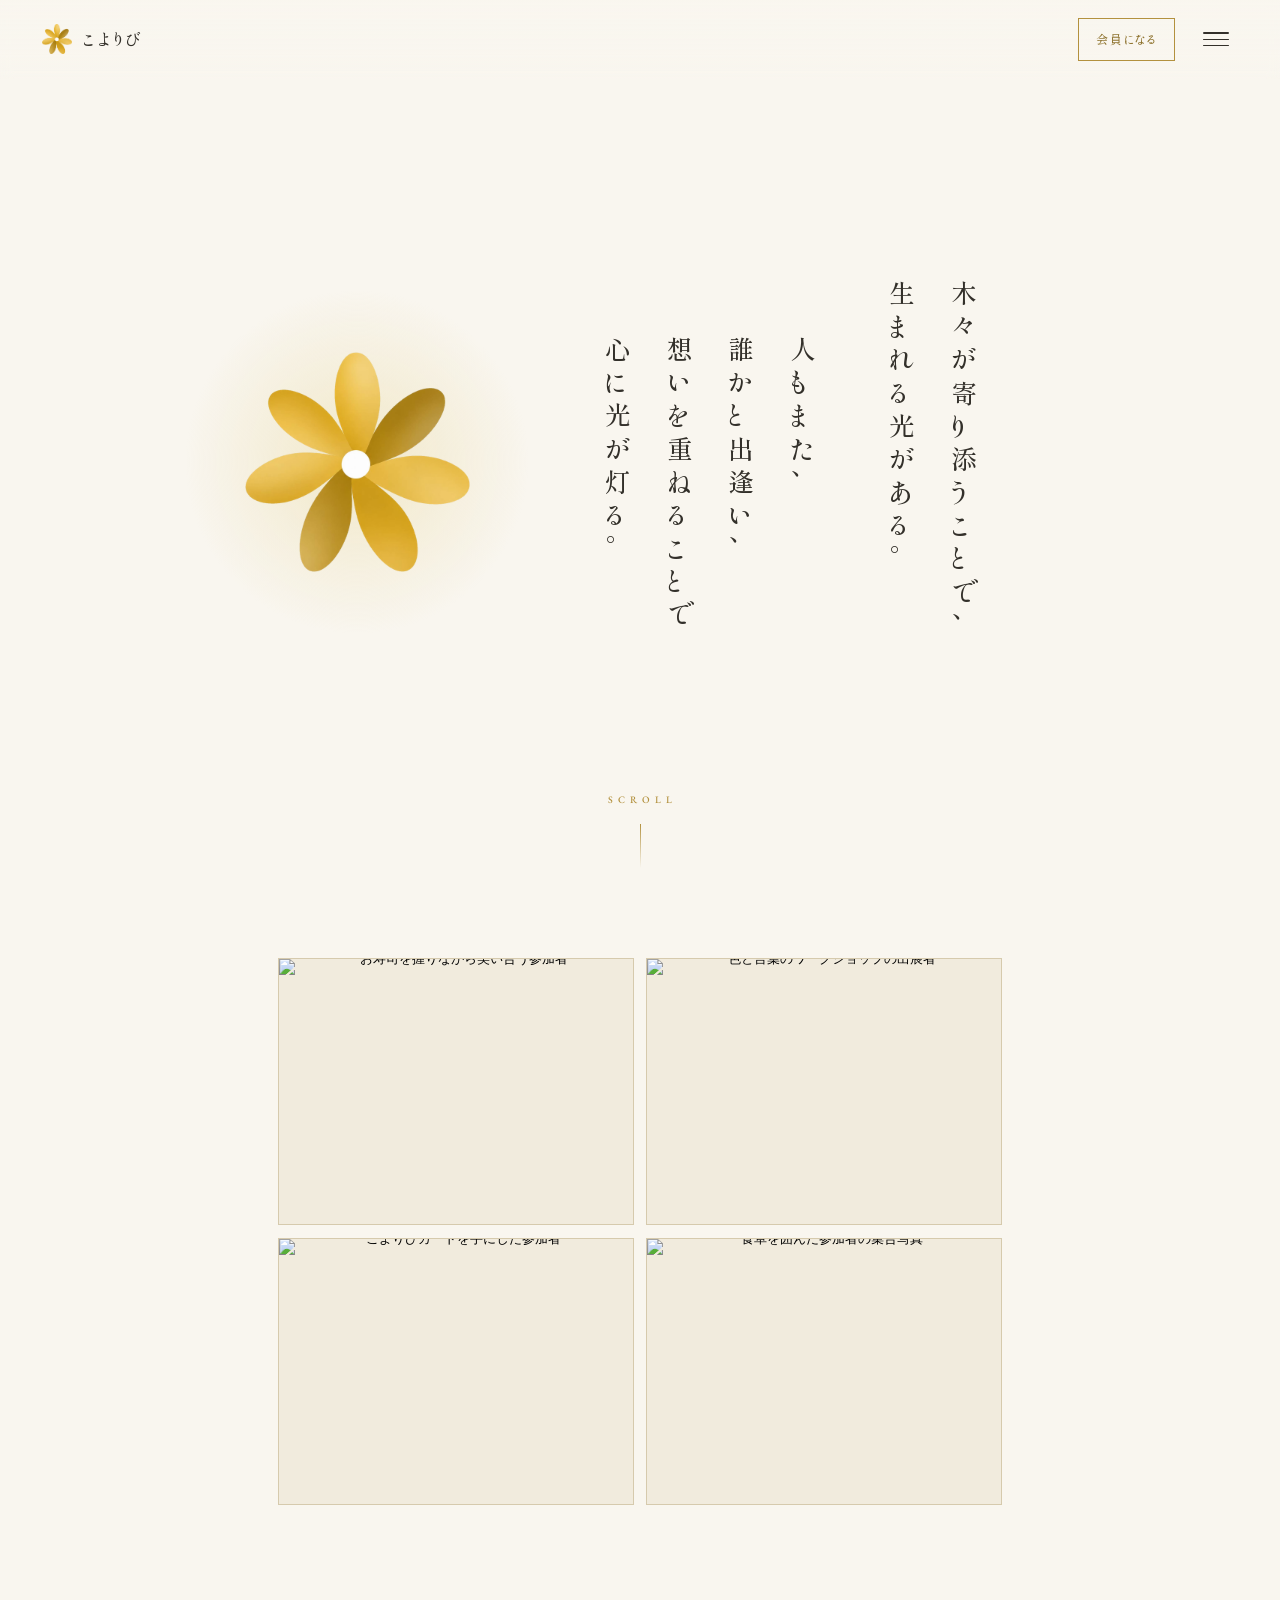
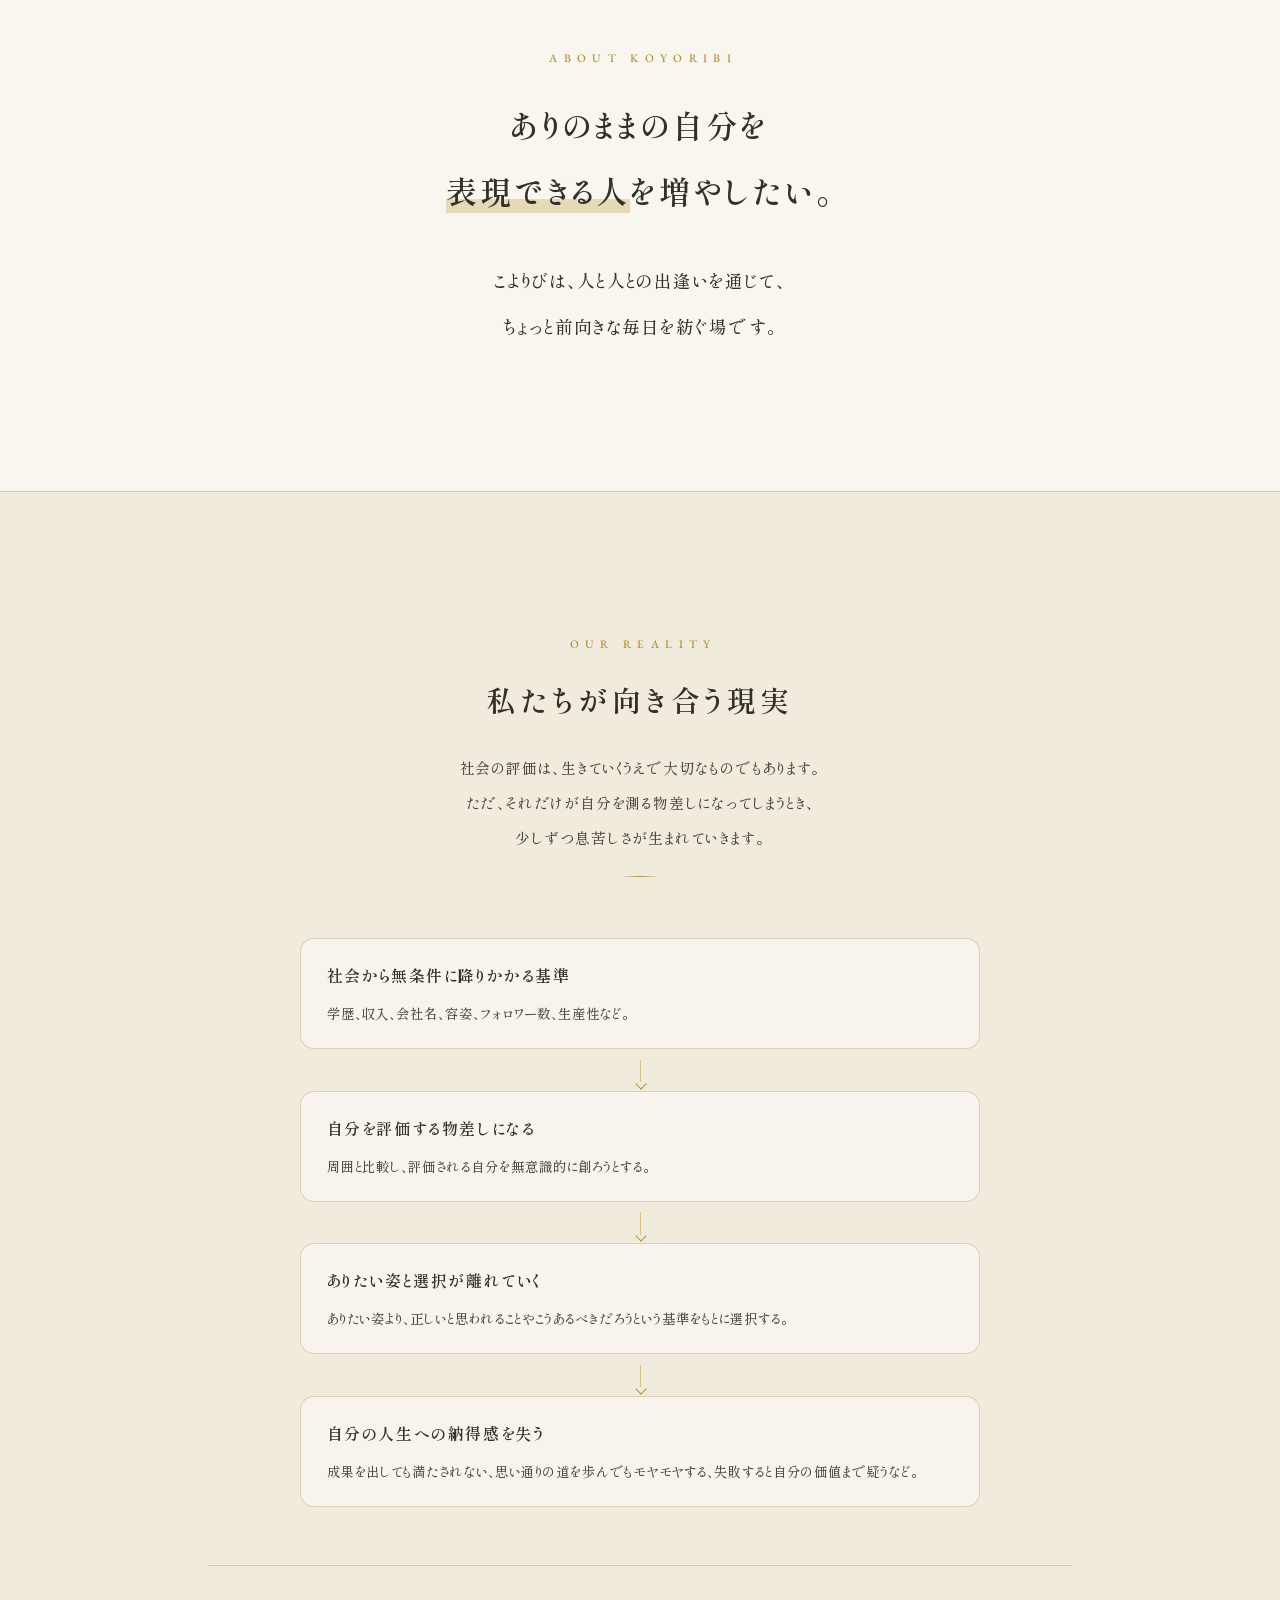
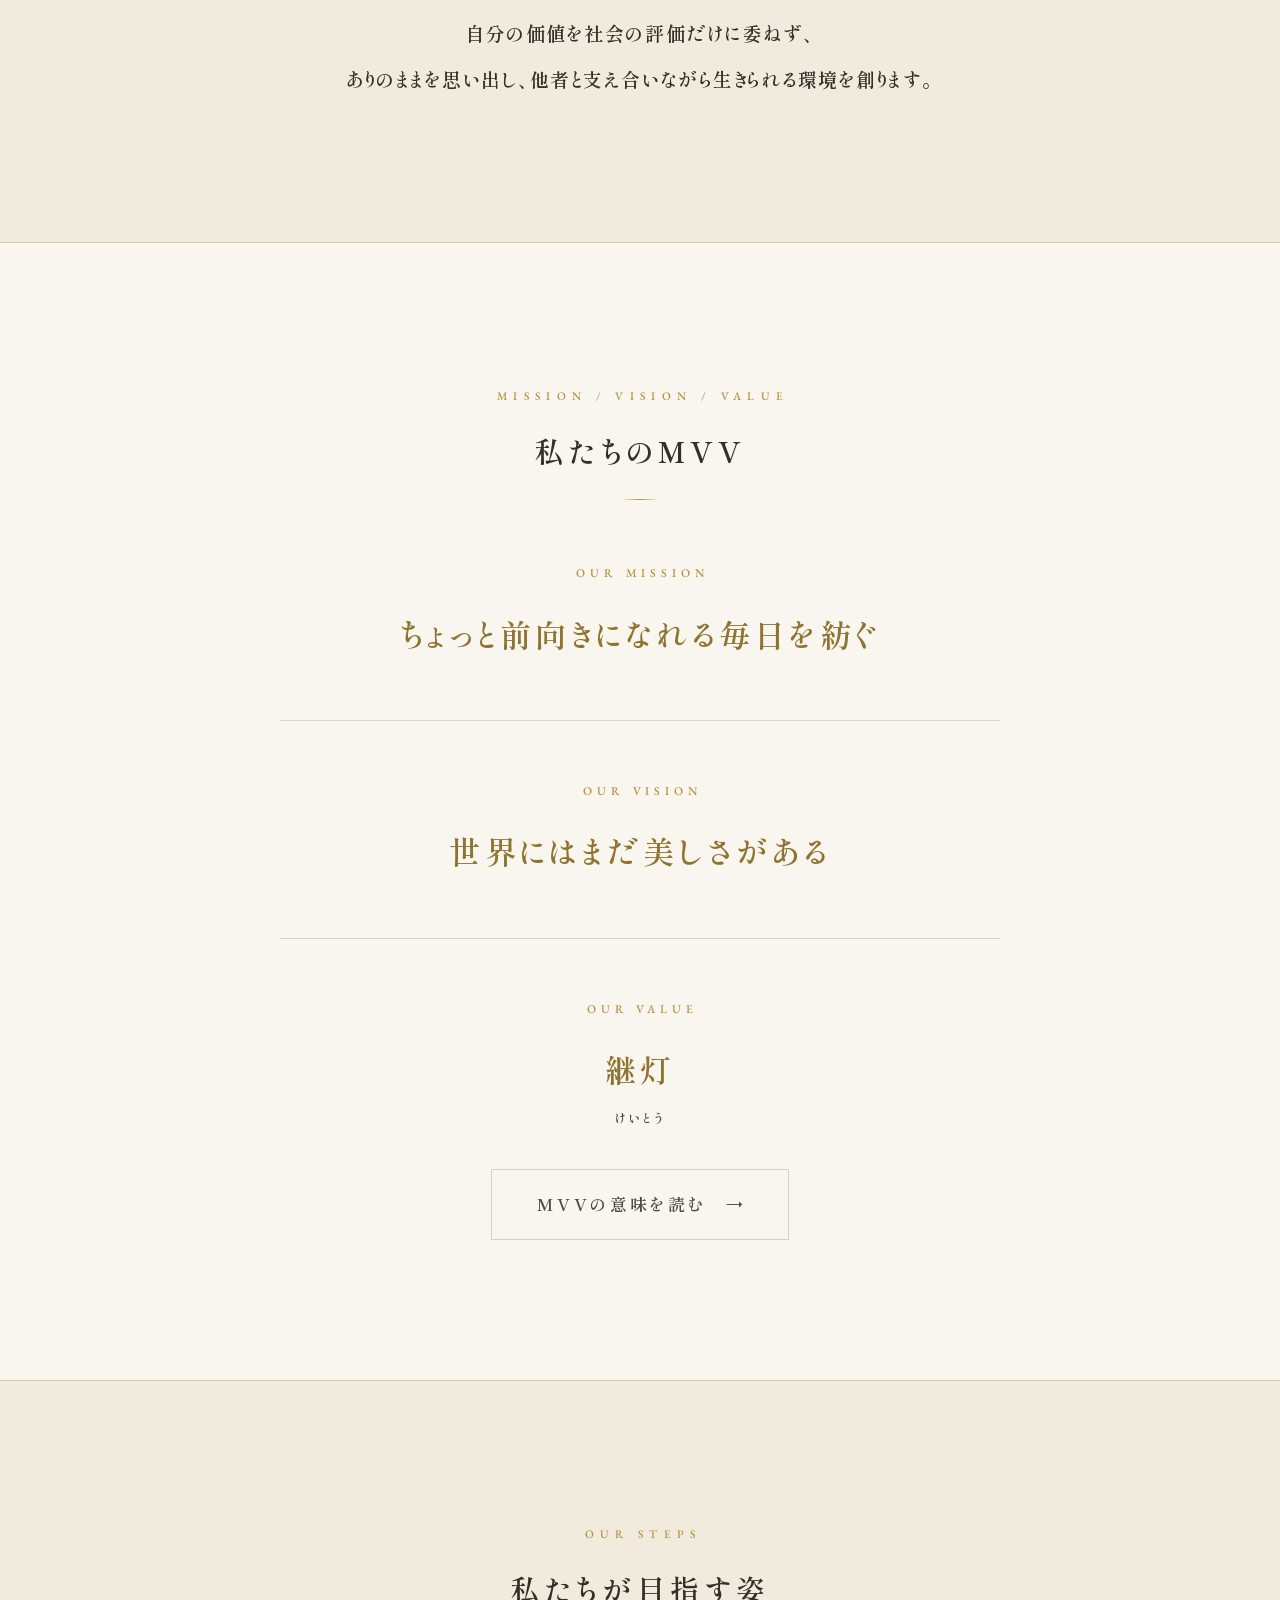
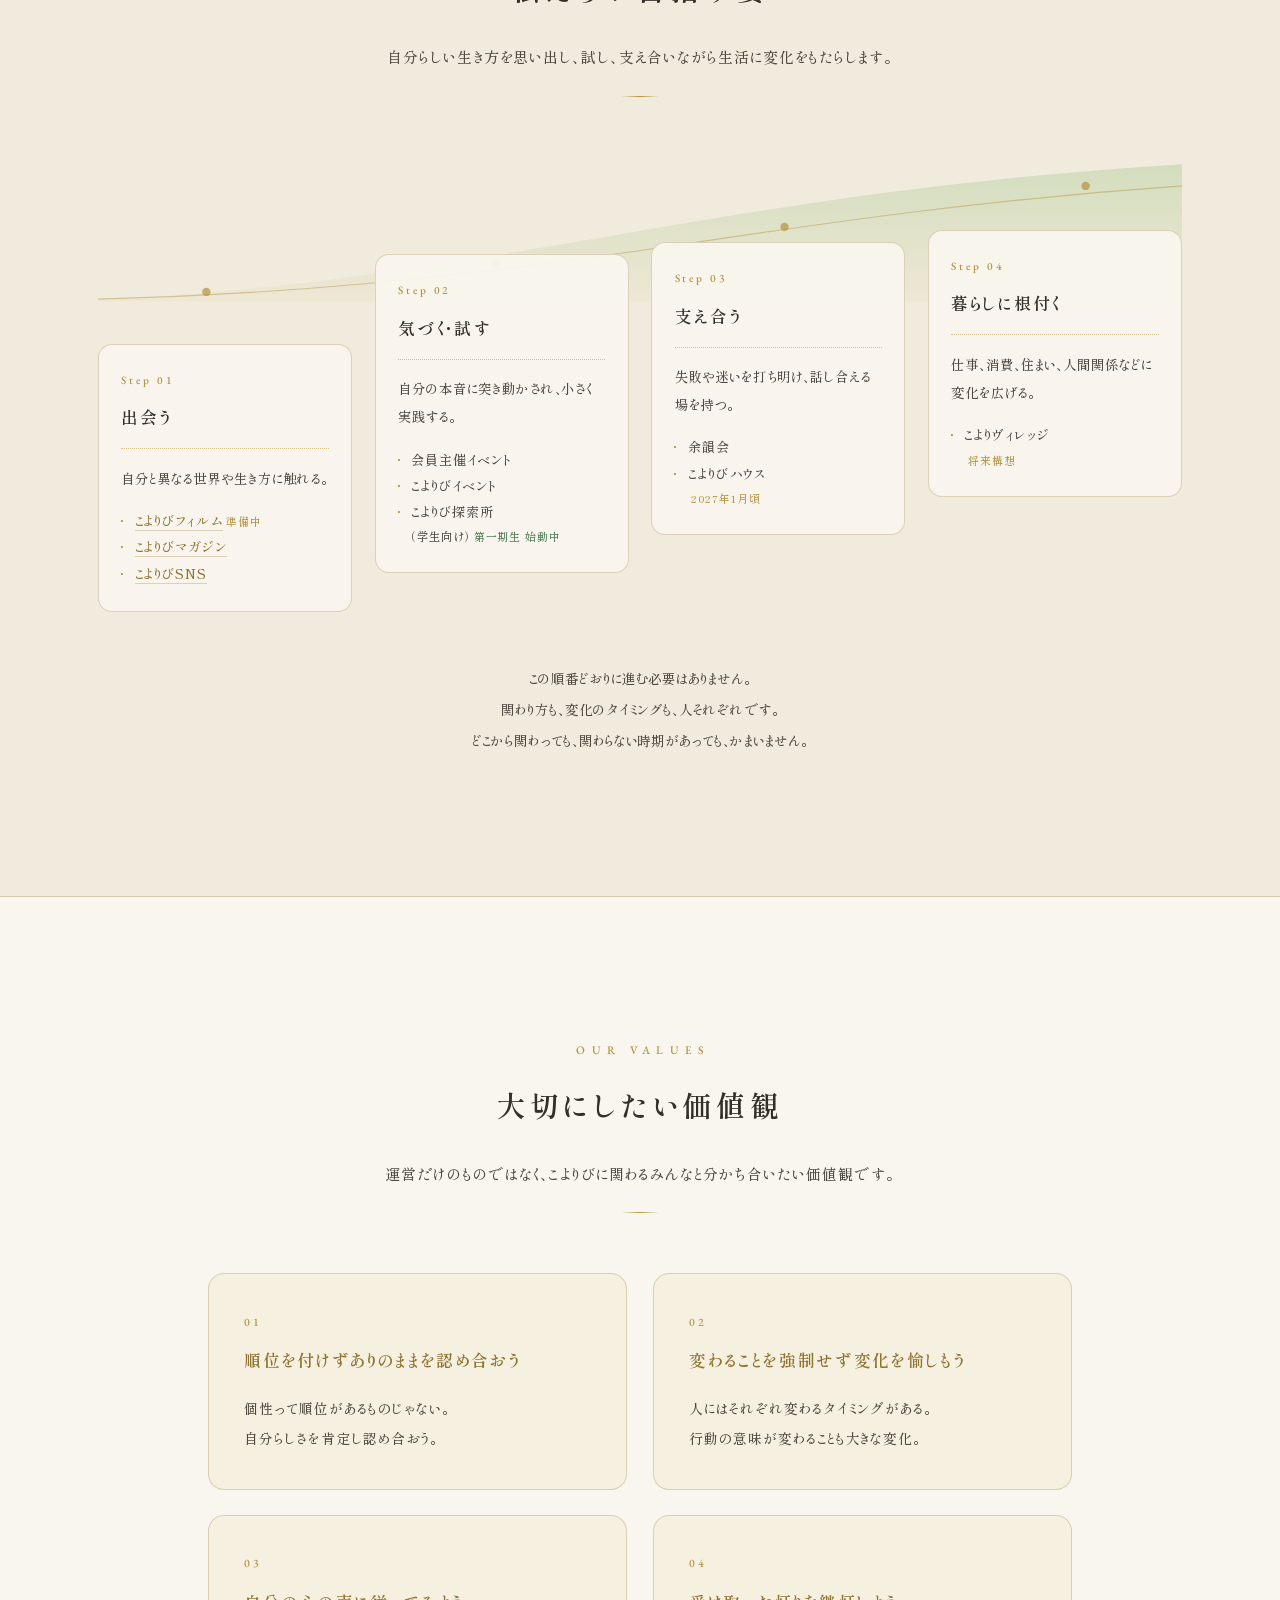
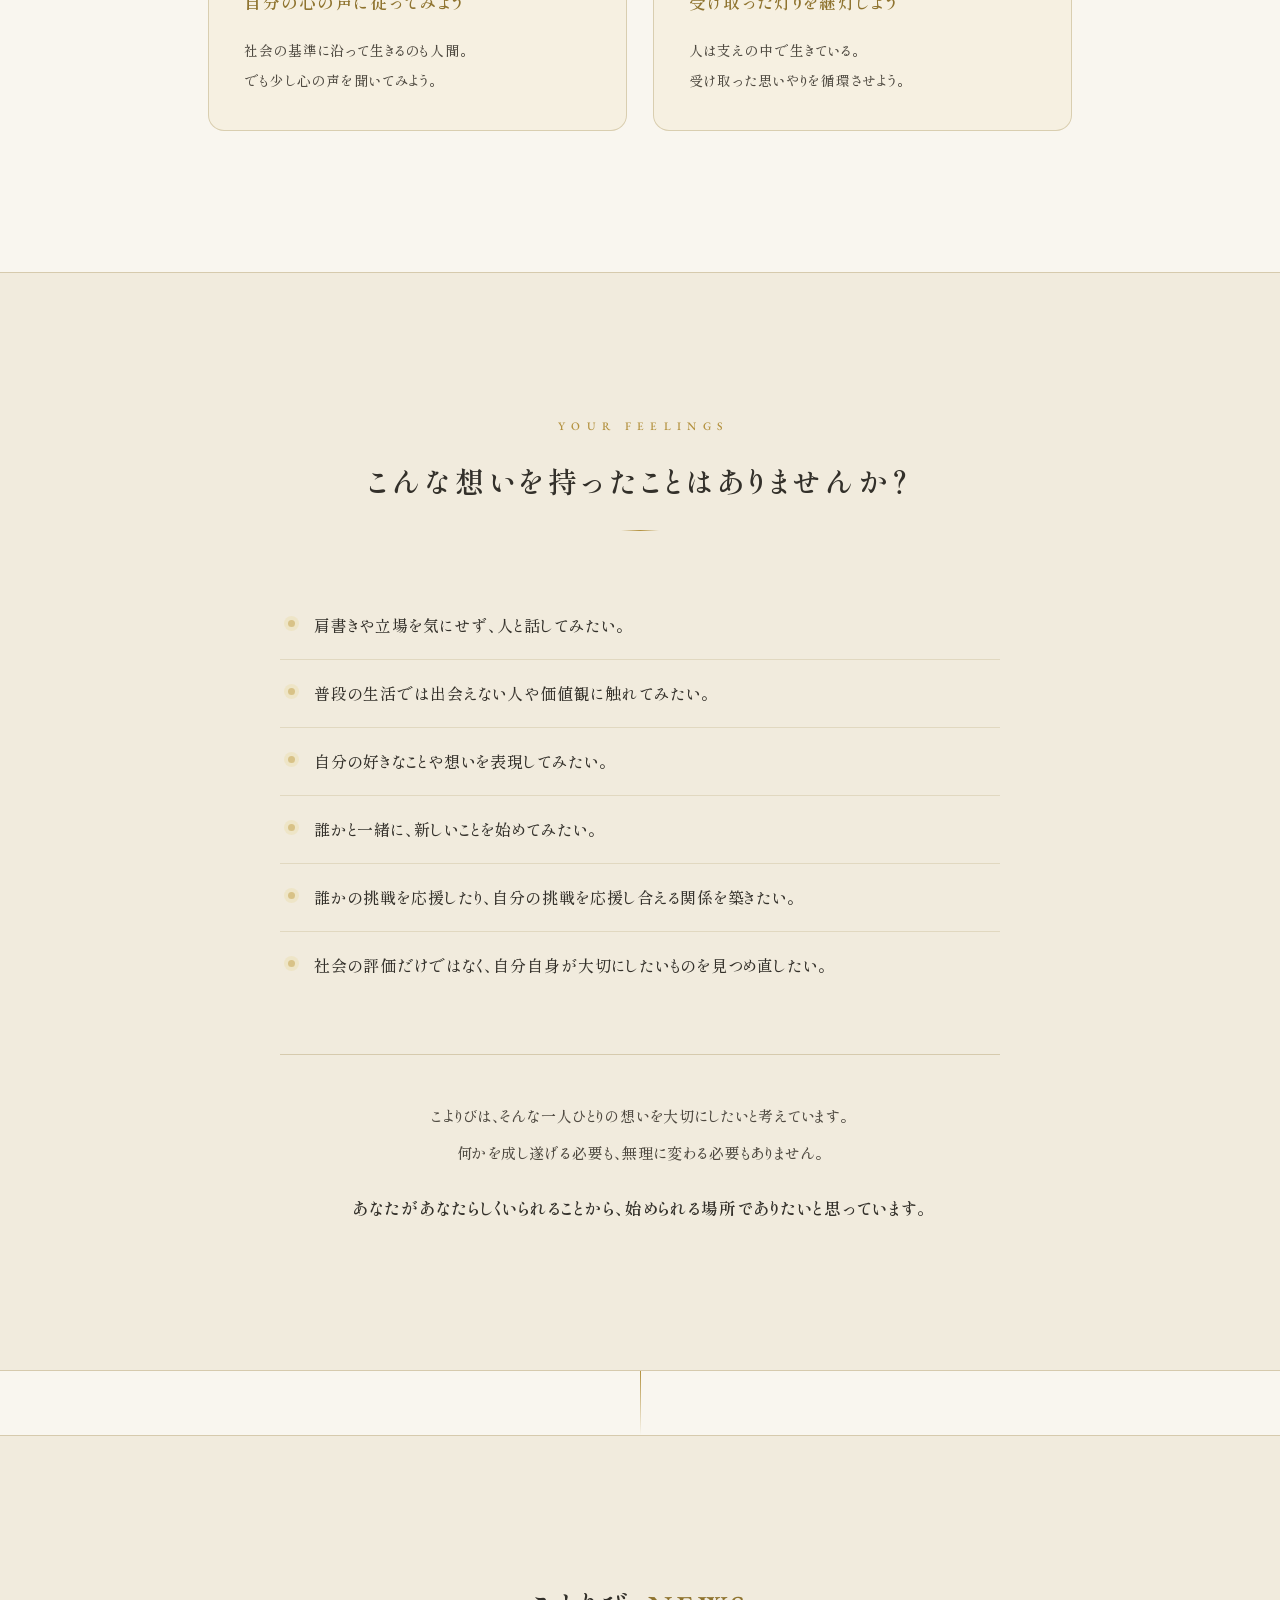
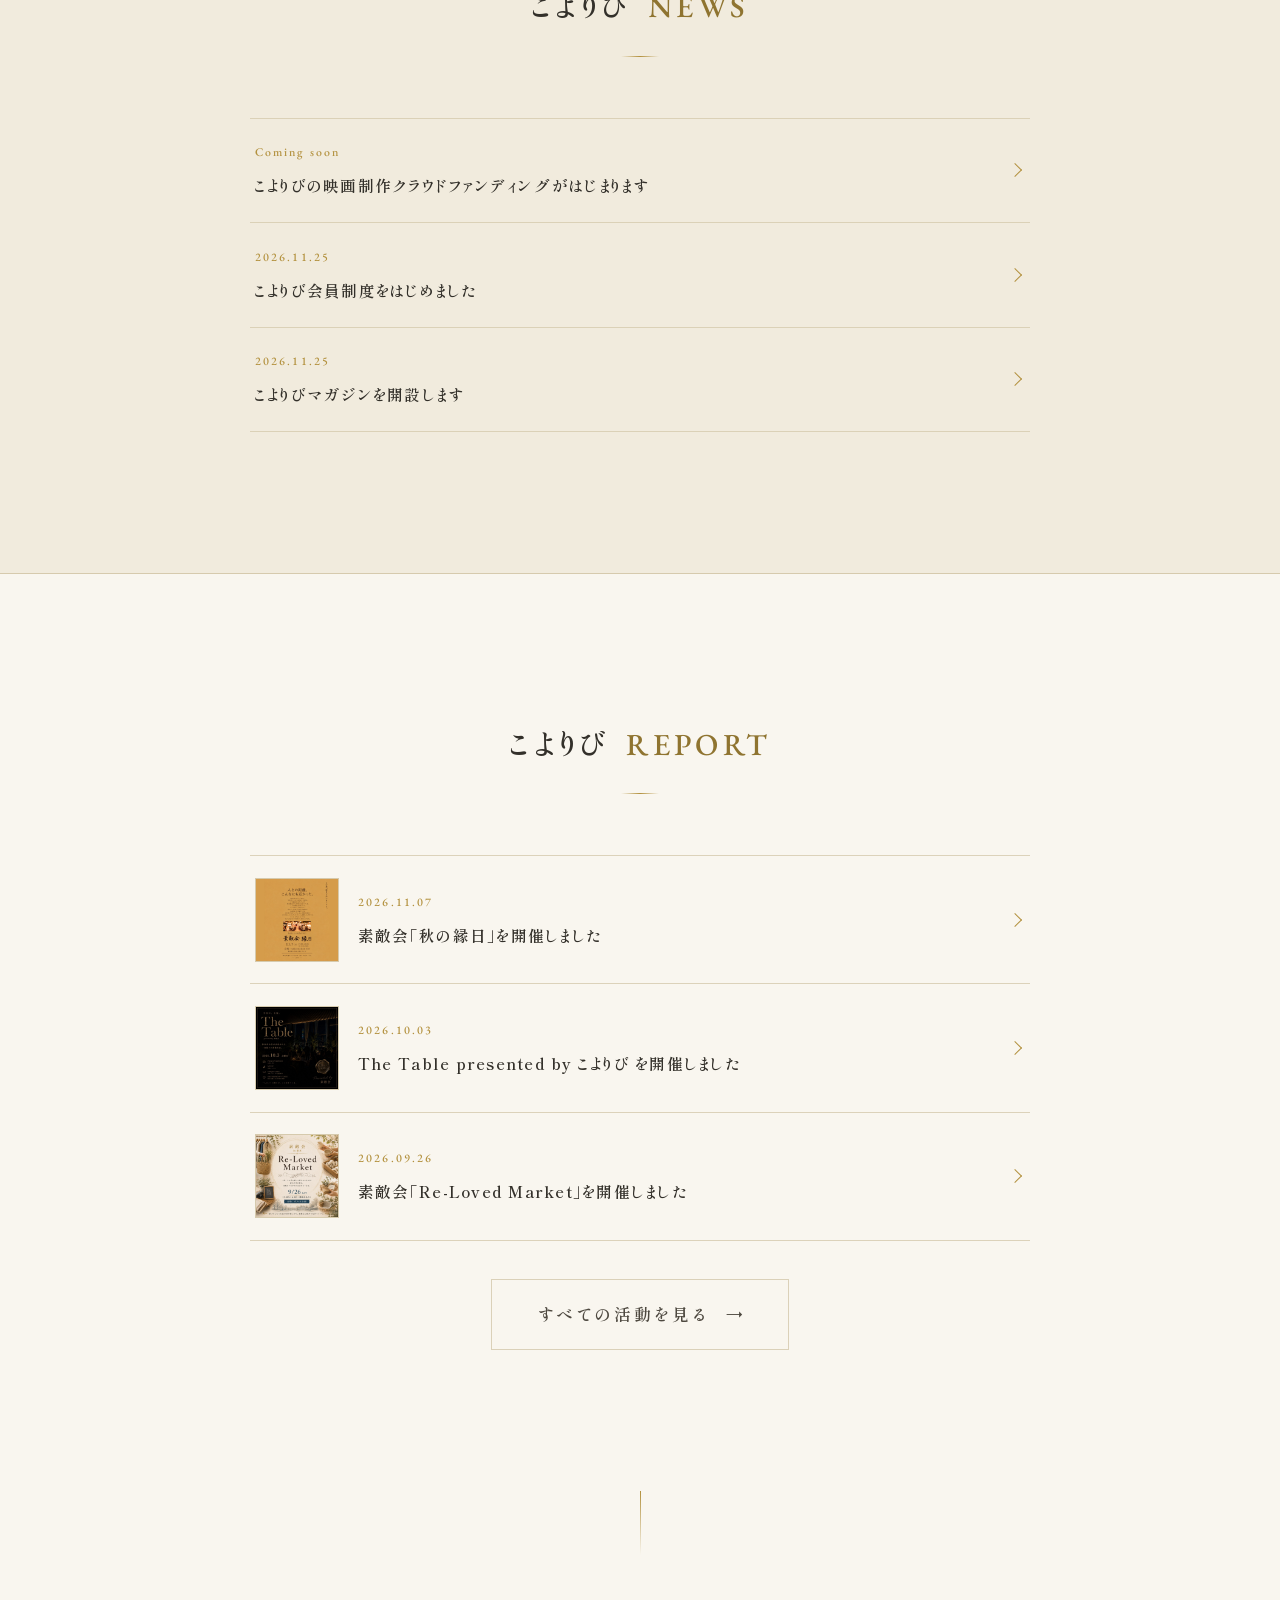
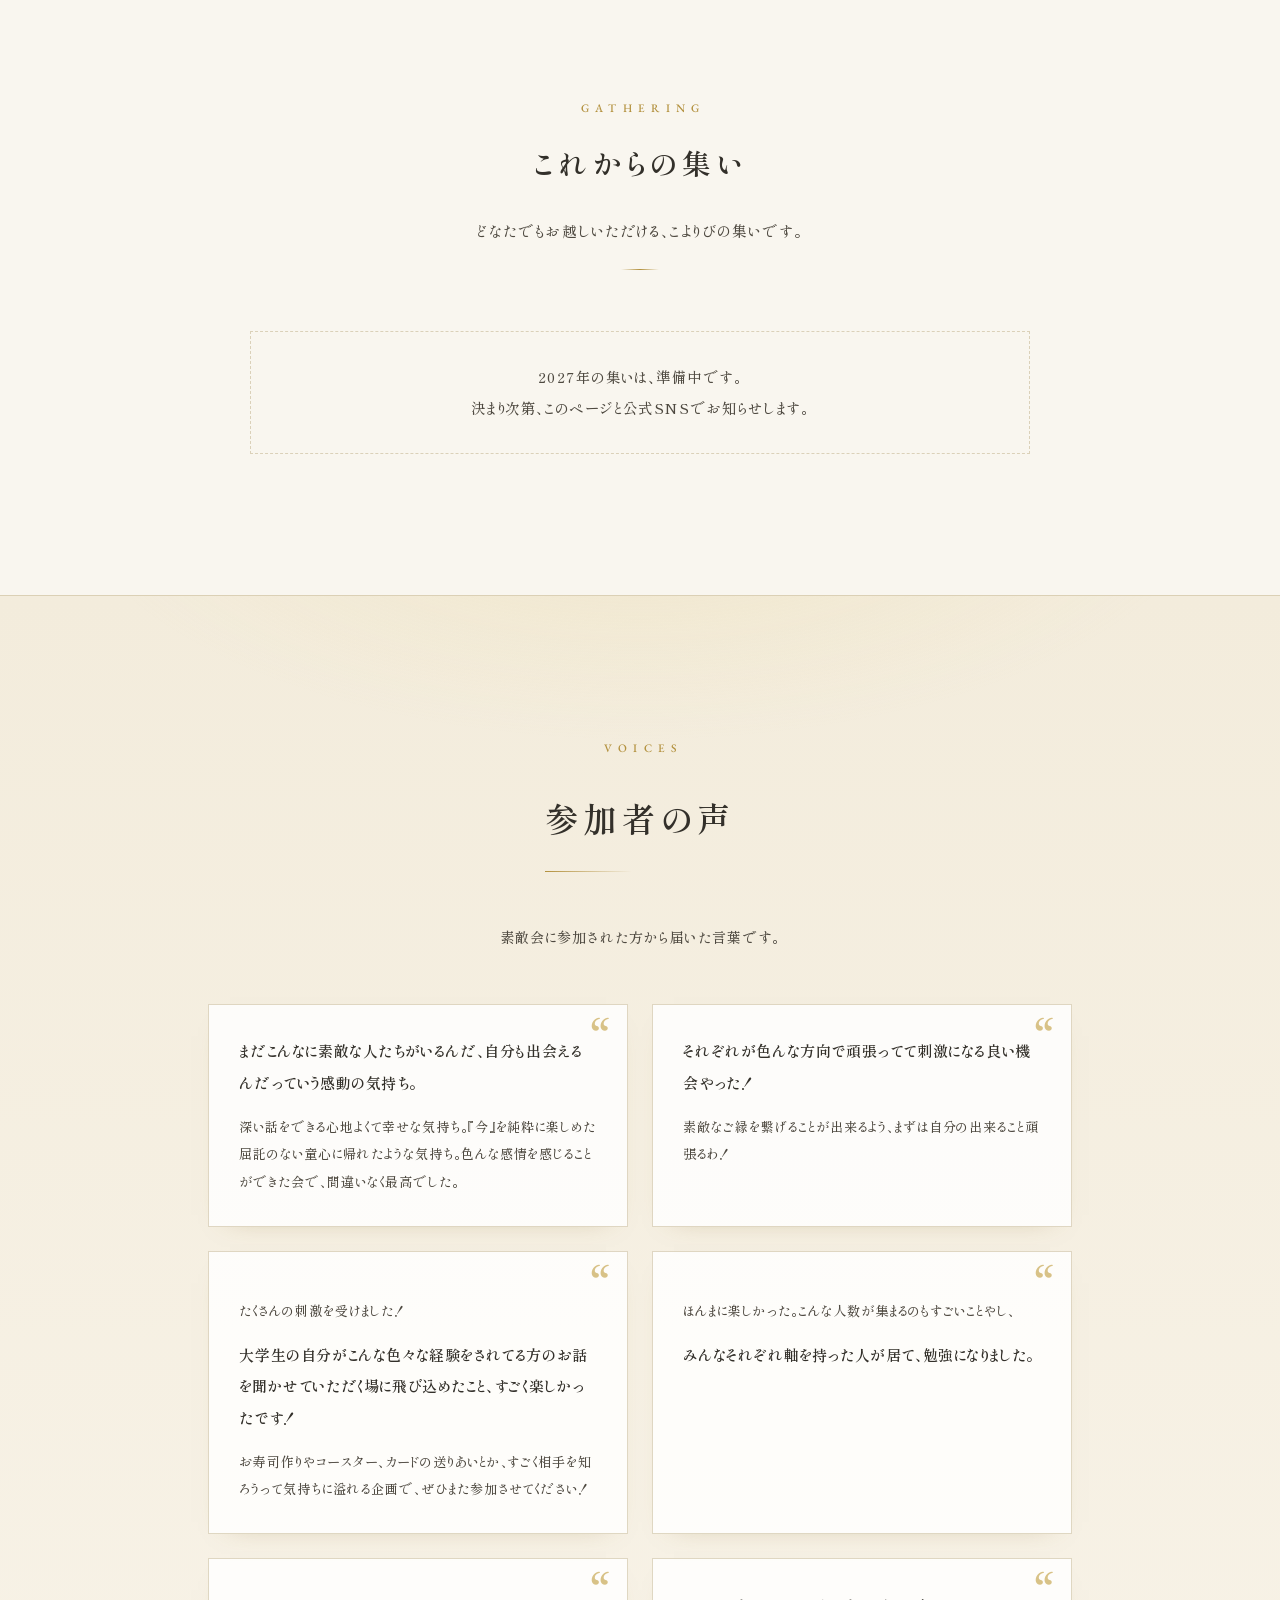
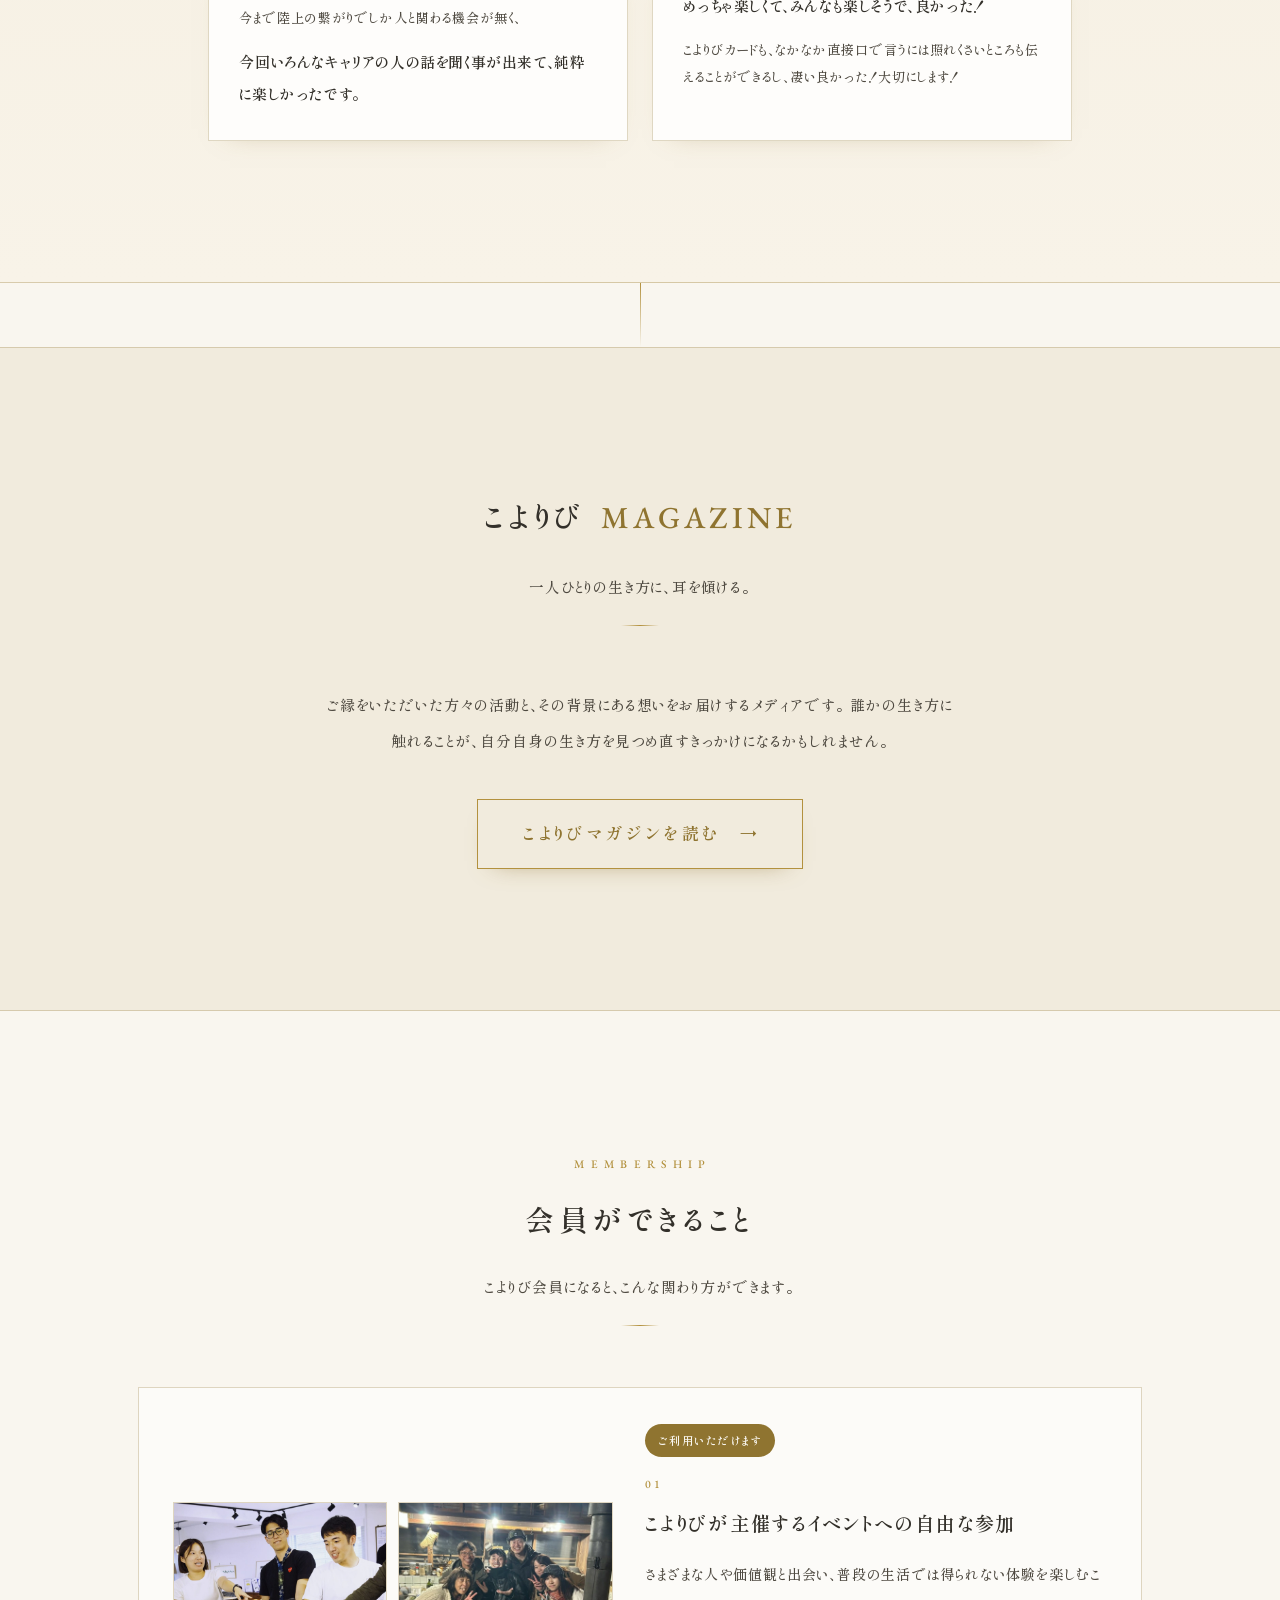
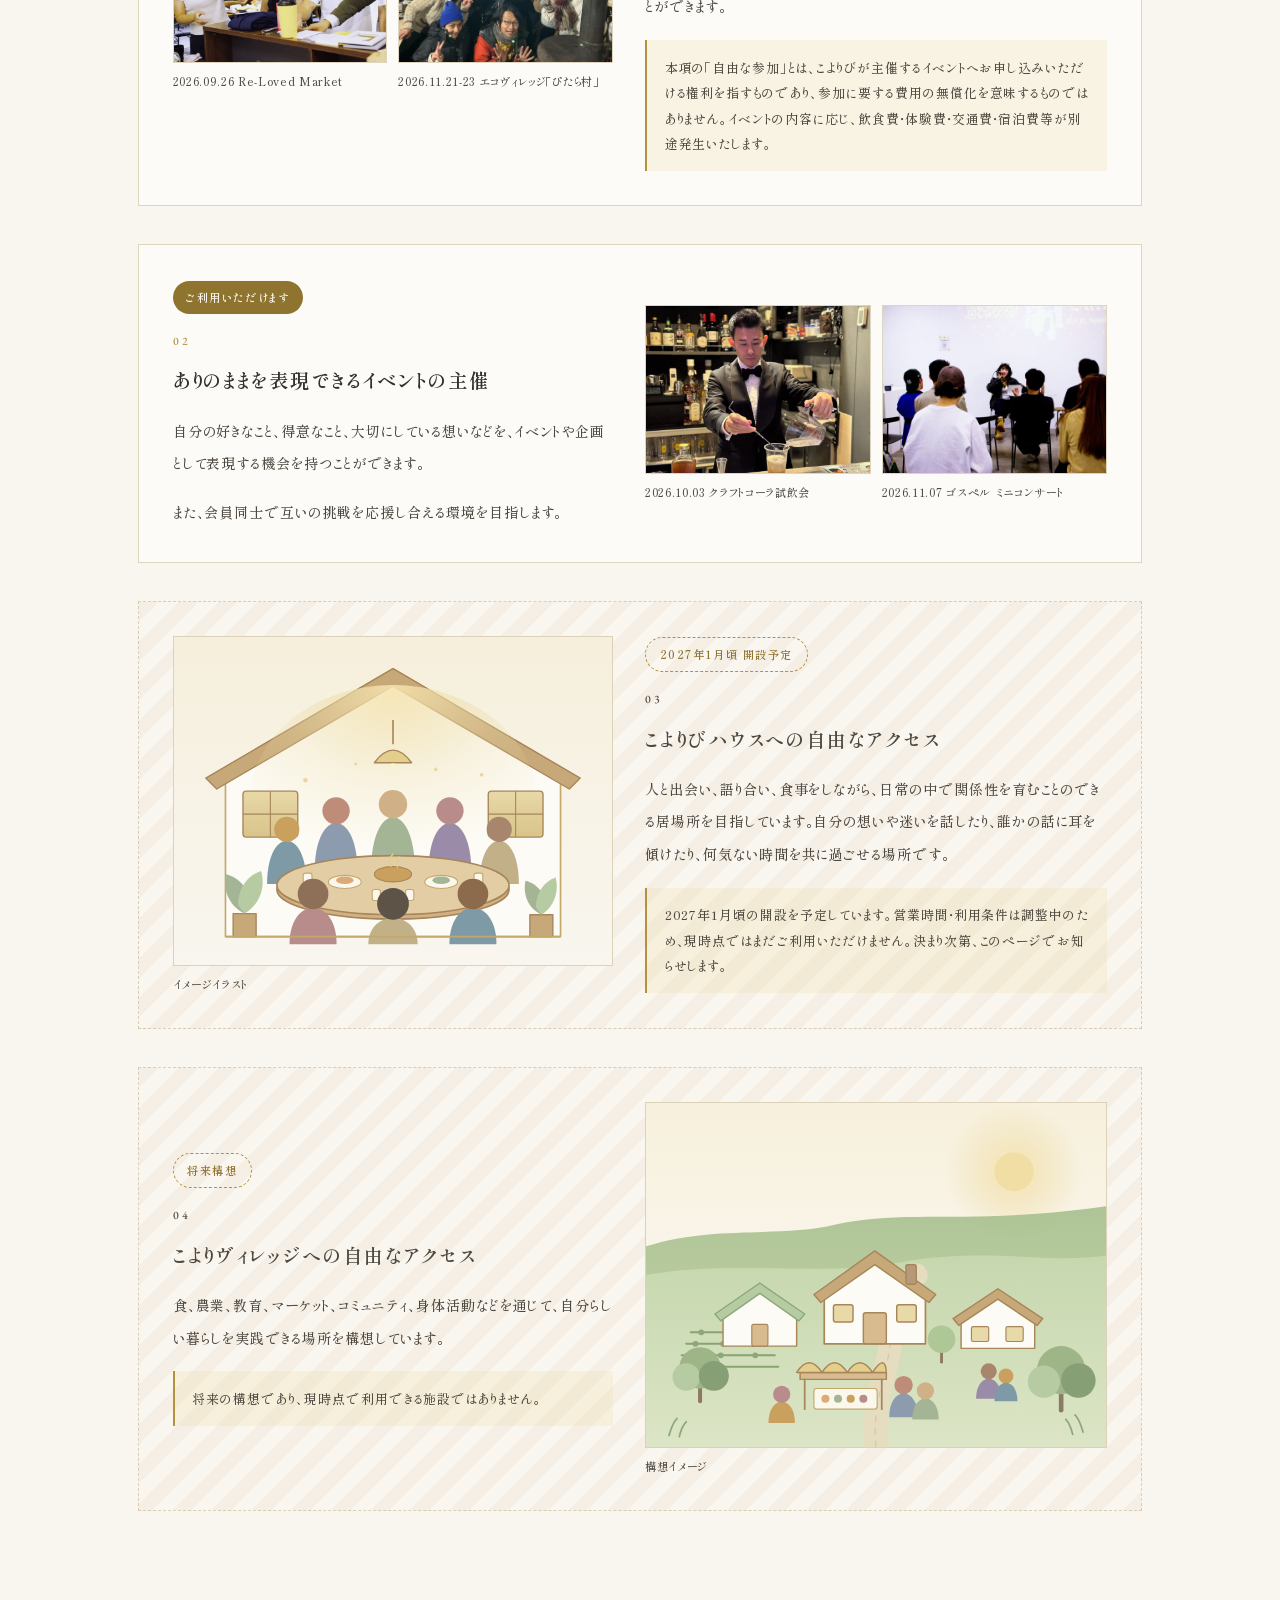
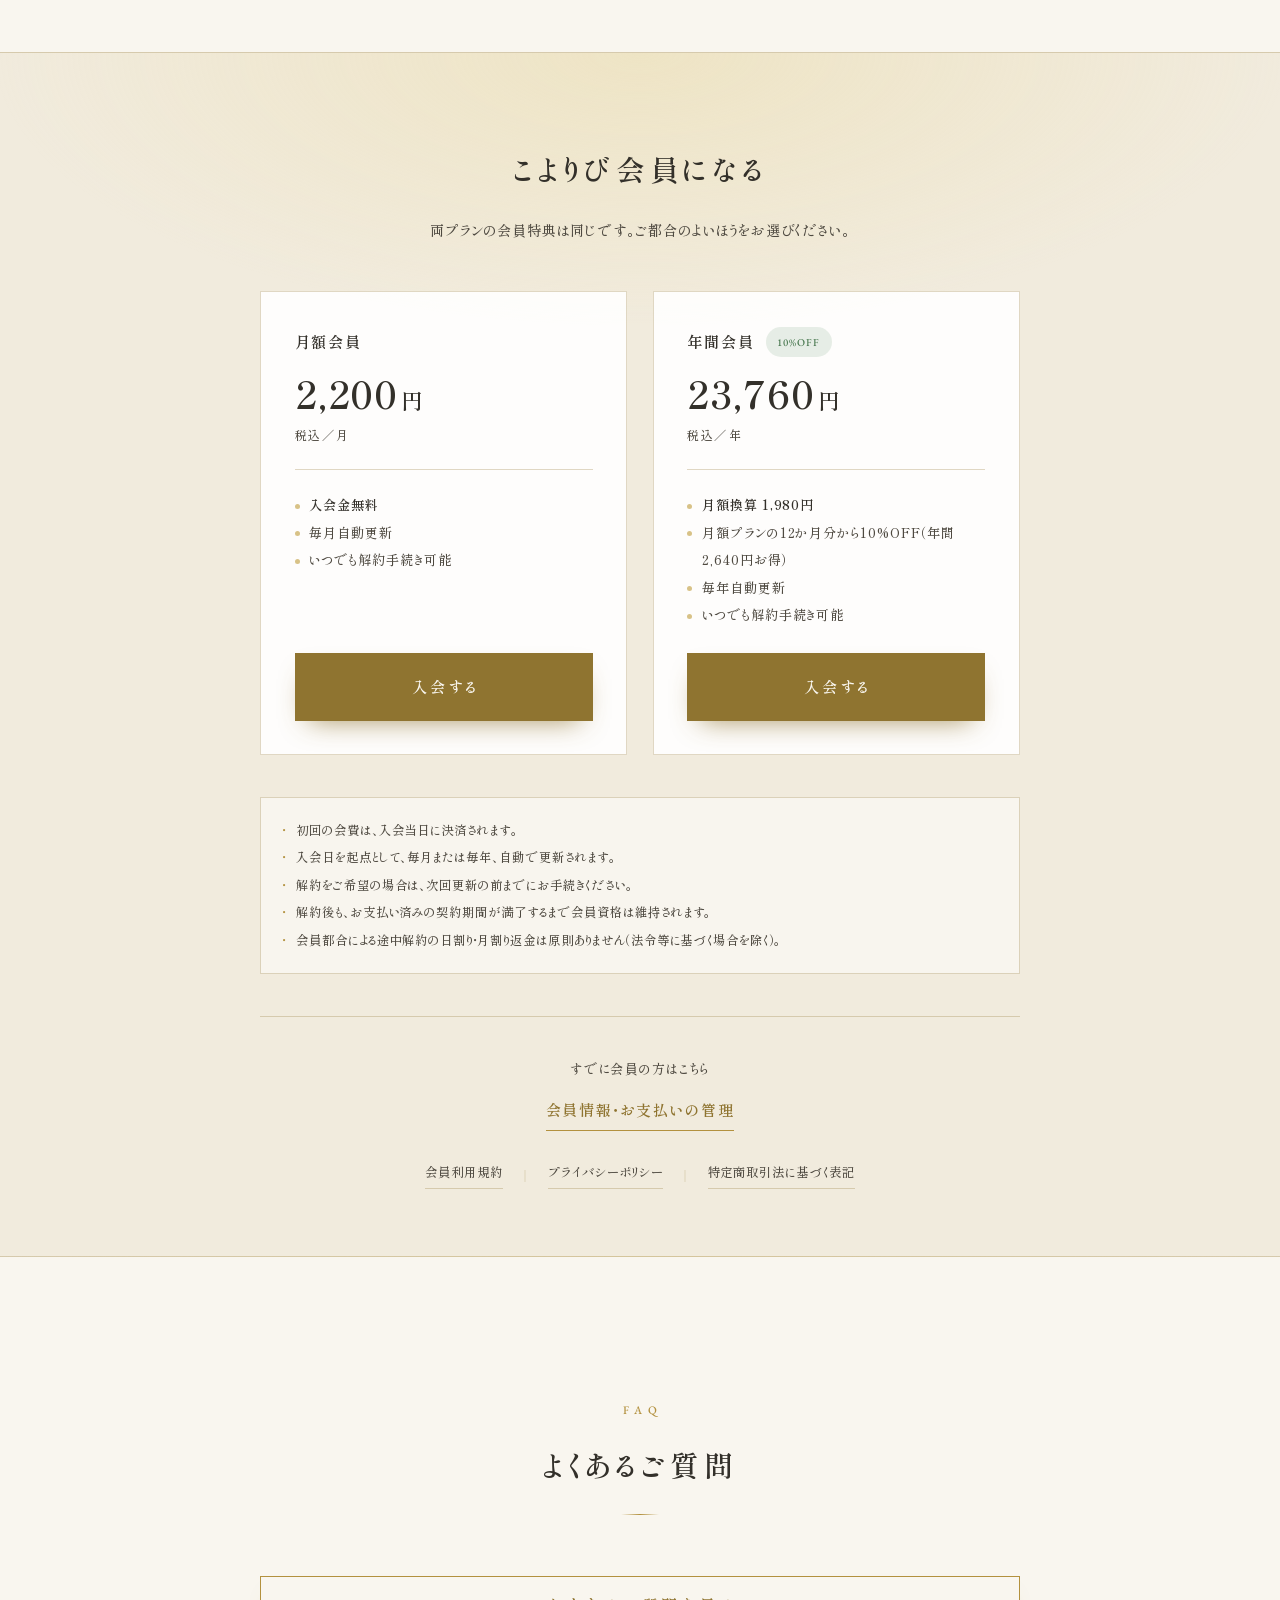
==== commit b2e94032: "Add files via upload" ====
--- a/index.html
+++ b/index.html
@@ -231,6 +231,80 @@
   background:linear-gradient(90deg, transparent, var(--kin), transparent);
 }
 
+/* ============ 集いの風景 ============ */
+.snaps{ padding:clamp(2.4rem, 6vw, 3.6rem) 0 0; }
+.snap-grid{
+  max-width:820px; margin:0 auto;
+  padding:0 clamp(1.4rem, 5vw, 3rem);
+  display:grid; grid-template-columns:1fr 1fr;
+  gap:clamp(.5rem, 1.4vw, .8rem);
+}
+.snap{
+  display:block; padding:0; border:0; cursor:zoom-in;
+  background:var(--washi-deep);
+  overflow:hidden; position:relative; line-height:0;
+  border:1px solid var(--line);
+}
+.snap img{
+  width:100%; height:auto; display:block;
+  aspect-ratio:4/3; object-fit:cover;
+  transition:transform .7s cubic-bezier(.25,.8,.3,1), opacity .4s;
+}
+.snap:hover img, .snap:focus-visible img{ transform:scale(1.045); opacity:.94; }
+.snap:focus{ outline:none; }
+.snap:focus-visible{ outline:1.5px solid var(--kin); outline-offset:3px; }
+.snap::after{
+  content:""; position:absolute; right:.6rem; bottom:.6rem;
+  width:22px; height:22px; border-radius:50%;
+  background:rgba(249,246,239,.82);
+  opacity:0; transition:opacity .35s;
+}
+.snap::before{
+  content:""; position:absolute; right:1.13rem; bottom:1.13rem;
+  width:9px; height:9px; z-index:1;
+  border:1.4px solid var(--kin-deep); border-radius:50%;
+  opacity:0; transition:opacity .35s;
+}
+.snap:hover::after, .snap:hover::before{ opacity:1; }
+
+/* 拡大表示 */
+.lightbox{
+  position:fixed; inset:0; z-index:90;
+  display:flex; align-items:center; justify-content:center;
+  padding:clamp(1rem, 4vw, 2.6rem);
+  background:rgba(38,35,30,.88);
+  opacity:0; transition:opacity .35s ease;
+  cursor:zoom-out;
+}
+.lightbox[hidden]{ display:none; }
+.lightbox.is-on{ opacity:1; }
+.lb-img{
+  max-width:100%; max-height:100%;
+  width:auto; height:auto; display:block;
+  box-shadow:0 30px 70px -30px rgba(0,0,0,.6);
+  transform:scale(.97); transition:transform .35s cubic-bezier(.25,.8,.3,1);
+}
+.lightbox.is-on .lb-img{ transform:none; }
+.lb-close{
+  position:absolute; top:clamp(.8rem,3vw,1.6rem); right:clamp(.8rem,3vw,1.6rem);
+  width:44px; height:44px; padding:0; cursor:pointer;
+  background:none; border:0;
+}
+.lb-close::before, .lb-close::after{
+  content:""; position:absolute; left:11px; top:21px;
+  width:22px; height:1.6px; background:var(--washi); border-radius:2px;
+}
+.lb-close::before{ transform:rotate(45deg); }
+.lb-close::after{ transform:rotate(-45deg); }
+body.lb-open{ overflow:hidden; }
+body.lb-open header.site{ opacity:0; pointer-events:none; transition:opacity .25s; }
+@media (max-width:700px){
+  .snap-grid{ gap:.45rem; }
+}
+@media (prefers-reduced-motion: reduce){
+  .snap img, .lightbox, .lb-img{ transition:none; }
+}
+
 /* ============ こよりびとは ============ */
 .intro{ text-align:center; }
 .intro .main-line{
@@ -859,6 +933,30 @@
 </div>
 
 
+<!-- ============ 集いの風景（タップで拡大） ============ -->
+<div class="snaps">
+  <div class="snap-grid">
+    <button class="snap" type="button" data-full="ev/top-01-lg.jpg" aria-label="写真を大きく見る">
+      <img src="ev/top-01.jpg" alt="お寿司を握りながら笑い合う参加者" loading="lazy" width="800" height="600">
+    </button>
+    <button class="snap" type="button" data-full="ev/top-02-lg.jpg" aria-label="写真を大きく見る">
+      <img src="ev/top-02.jpg" alt="色と言葉のワークショップの出展者" loading="lazy" width="800" height="600">
+    </button>
+    <button class="snap" type="button" data-full="ev/top-03-lg.jpg" aria-label="写真を大きく見る">
+      <img src="ev/top-03.jpg" alt="こよりびカードを手にした参加者" loading="lazy" width="800" height="600">
+    </button>
+    <button class="snap" type="button" data-full="ev/top-04-lg.jpg" aria-label="写真を大きく見る">
+      <img src="ev/top-04.jpg" alt="食卓を囲んだ参加者の集合写真" loading="lazy" width="800" height="600">
+    </button>
+  </div>
+</div>
+
+<!-- 写真の拡大表示 -->
+<div class="lightbox" id="lightbox" hidden>
+  <button class="lb-close" type="button" aria-label="閉じる"></button>
+  <img class="lb-img" id="lightboxImg" src="" alt="">
+</div>
+
 <!-- ============ 2. こよりびとは ============ -->
 <section class="intro" id="about">
   <div class="wrap-narrow reveal">
@@ -871,9 +969,6 @@
       こよりびは、人と人との出逢いを通じて、<br>
       ちょっと前向きな毎日を紡ぐ場です。
     </p>
-    <div class="more">
-      <a class="link-line" href="philosophy.html">こよりびの想いを読む<span class="arrow" aria-hidden="true">→</span></a>
-    </div>
   </div>
 </section>
 <!-- ============ 6. 私たちが向き合う現実 ============ -->
@@ -1416,99 +1511,61 @@
       <button class="faq-toggle" type="button" aria-expanded="false" aria-controls="faqOuter">よくあるご質問を見る</button>
       <div class="faq-outer" id="faqOuter">
         <div class="faq-list">
-
-      <div class="faq-item">
-        <button class="faq-q" type="button" aria-expanded="false">こよりびはどのようなコミュニティですか？</button>
-        <div class="faq-a"><div class="faq-a-in">
-          <p>人と人との出逢いを通じて、ちょっと前向きな毎日を紡ぐ場です。ありのままの自分を表現できる人を一人でも増やしたいという想いで活動しています。詳しくは<a href="philosophy.html">こよりびの想い</a>をご覧ください。</p>
-        </div></div>
-      </div>
-
-      <div class="faq-item">
-        <button class="faq-q" type="button" aria-expanded="false">一人でも参加できますか？</button>
-        <div class="faq-a"><div class="faq-a-in">
-          <p>はい。これまでの集いにも、お一人でお越しになった方が多くいらっしゃいます。初めて同士で話せる時間を用意していますので、どうぞ身ひとつでお越しください。</p>
-        </div></div>
-      </div>
-
-      <div class="faq-item">
-        <button class="faq-q" type="button" aria-expanded="false">初めてでも参加できますか？</button>
-        <div class="faq-a"><div class="faq-a-in">
-          <p>はい。毎回、初めての方がいらっしゃいます。会の冒頭に、お互いを知るための時間を設けていますので、知り合いがいなくても大丈夫です。</p>
-        </div></div>
-      </div>
-
-      <div class="faq-item">
-        <button class="faq-q" type="button" aria-expanded="false">会員でなくてもイベントに参加できますか？</button>
-        <div class="faq-a"><div class="faq-a-in">
-          <p>はい。イベントによっては、会員でなくてもご参加いただけます。</p>
-          <p>一方で、会員の方に向けた会もあります。参加条件は<a href="#gathering">これからの集い</a>や各イベントのご案内に記載しますので、お申し込み前にご確認ください。</p>
-        </div></div>
-      </div>
-
-      <div class="faq-item">
-        <button class="faq-q" type="button" aria-expanded="false">会員になると何ができますか？</button>
-        <div class="faq-a"><div class="faq-a-in">
-          <p>こよりびが主催するイベントへの自由な参加と、ご自身でイベントを主催することができます。あわせて、こよりびハウス・こよりヴィレッジの構想も進めています。詳しくは<a href="#perks">会員ができること</a>をご覧ください。</p>
-        </div></div>
-      </div>
-
-      <div class="faq-item">
-        <button class="faq-q" type="button" aria-expanded="false">月額会員と年間会員の違いは何ですか？</button>
-        <div class="faq-a"><div class="faq-a-in">
-          <p>会員特典は両プランで同じです。違いは料金と更新サイクルのみです。月額会員は2,200円（税込）で毎月更新、年間会員は23,760円（税込）で毎年更新となり、月額換算1,980円・年間2,640円お得になります。</p>
-        </div></div>
-      </div>
-
-      <div class="faq-item">
-        <button class="faq-q" type="button" aria-expanded="false">会費以外に料金はかかりますか？</button>
-        <div class="faq-a"><div class="faq-a-in">
-          <p>イベントによっては、飲食費・体験費・交通費・宿泊費等が別途発生します。各イベントのご案内に記載しますので、お申し込み前にご確認ください。</p>
-        </div></div>
-      </div>
-
-      <div class="faq-item">
-        <button class="faq-q" type="button" aria-expanded="false">自分でイベントを主催できますか？</button>
-        <div class="faq-a"><div class="faq-a-in">
-          <p>はい。会員の方は、ご自身の好きなことや大切にしている想いを、イベントや企画として表現していただけます。企画のご相談や進め方については、運営までお気軽にご連絡ください。</p>
-        </div></div>
-      </div>
-
-      <div class="faq-item">
-        <button class="faq-q" type="button" aria-expanded="false">こよりびハウスはいつから利用できますか？</button>
-        <div class="faq-a"><div class="faq-a-in">
-          <p>2027年1月頃の開設を予定しています。営業時間や利用条件は調整中です。決まり次第、このページと公式SNSでお知らせします。</p>
-        </div></div>
-      </div>
-
-      <div class="faq-item">
-        <button class="faq-q" type="button" aria-expanded="false">会費はいつ決済されますか？</button>
-        <div class="faq-a"><div class="faq-a-in">
-          <p>初回は入会当日に決済されます。以降は入会日を起点として、月額会員は毎月、年間会員は毎年、自動で更新・決済されます。次回の請求日は、会員情報・お支払いの管理ページでご確認いただけます。</p>
-        </div></div>
-      </div>
-
-      <div class="faq-item">
-        <button class="faq-q" type="button" aria-expanded="false">会員の解約方法を教えてください。</button>
-        <div class="faq-a"><div class="faq-a-in">
-          <p><a href="https://billing.stripe.com/p/login/6oU4gzfzNgnE7UY14ie7m00" target="_blank" rel="noopener">会員情報・お支払いの管理</a>ページから、いつでもお手続きいただけます。次回の更新・決済が実行される前までに解約手続きを完了してください。</p>
-          <p>解約後も、お支払い済みの契約期間が満了するまでは会員資格が維持されます。</p>
-        </div></div>
-      </div>
-
-      <div class="faq-item">
-        <button class="faq-q" type="button" aria-expanded="false">途中で解約した場合、返金されますか？</button>
-        <div class="faq-a"><div class="faq-a-in">
-          <p>会員都合による契約期間途中の解約について、お支払い済み会費の日割り・月割り返金は原則として行っておりません。ただし、法令に基づく場合、当社の責めに帰すべき事由がある場合等はこの限りではありません。詳しくは<a href="terms.html">会員利用規約</a>をご確認ください。</p>
-        </div></div>
-      </div>
-
-      <div class="faq-item">
-        <button class="faq-q" type="button" aria-expanded="false">問い合わせはどこからできますか？</button>
-        <div class="faq-a"><div class="faq-a-in">
-          <p>メール（<a href="mailto:contact@tomoshibi-inc.co.jp">contact@tomoshibi-inc.co.jp</a>）、または公式LINE・Instagramからご連絡ください。</p>
-        </div></div>
-      </div>
+        <div class="faq-item">
+          <button class="faq-q" type="button" aria-expanded="false">初めてでも、一人でも参加できますか？</button>
+          <div class="faq-a"><div class="faq-a-in">
+          <p>はい。初めての方、お一人でのご参加も歓迎しております。</p>
+          </div></div>
+        </div>
+
+        <div class="faq-item">
+          <button class="faq-q" type="button" aria-expanded="false">会員でなくてもイベントに参加できますか？</button>
+          <div class="faq-a"><div class="faq-a-in">
+          <p>はい。一部の会員限定イベントを除き、非会員の方もご参加いただけます。</p>
+          </div></div>
+        </div>
+
+        <div class="faq-item">
+          <button class="faq-q" type="button" aria-expanded="false">会費はいくらですか？</button>
+          <div class="faq-a"><div class="faq-a-in">
+          <p>月額2,200円、または年額23,760円（税込）です。年額プランは月額プランの10％割引となります。</p>
+          </div></div>
+        </div>
+
+        <div class="faq-item">
+          <button class="faq-q" type="button" aria-expanded="false">会費以外に費用はかかりますか？</button>
+          <div class="faq-a"><div class="faq-a-in">
+          <p>イベントや体験プログラムによっては、別途参加費が発生する場合がございます。</p>
+          </div></div>
+        </div>
+
+        <div class="faq-item">
+          <button class="faq-q" type="button" aria-expanded="false">会費はいつ決済されますか？</button>
+          <div class="faq-a"><div class="faq-a-in">
+          <p>入会時に初回決済が行われ、以降はご契約プランに応じて毎月または毎年、自動決済されます。</p>
+          </div></div>
+        </div>
+
+        <div class="faq-item">
+          <button class="faq-q" type="button" aria-expanded="false">退会はできますか？</button>
+          <div class="faq-a"><div class="faq-a-in">
+          <p>いつでも退会手続きが可能です。<a href="https://billing.stripe.com/p/login/6oU4gzfzNgnE7UY14ie7m00" target="_blank" rel="noopener">会員管理ページ</a>よりお手続きください。退会手続き後も、契約期間満了日までは会員資格が継続します。</p>
+          </div></div>
+        </div>
+
+        <div class="faq-item">
+          <button class="faq-q" type="button" aria-expanded="false">退会時に返金はありますか？</button>
+          <div class="faq-a"><div class="faq-a-in">
+          <p>原則として、決済済みの会費の日割り・月割りによる返金は行っておりません。</p>
+          </div></div>
+        </div>
+
+        <div class="faq-item">
+          <button class="faq-q" type="button" aria-expanded="false">問い合わせはどこからできますか？</button>
+          <div class="faq-a"><div class="faq-a-in">
+          <p>メール（<a href="mailto:contact@tomoshibi-inc.co.jp">contact@tomoshibi-inc.co.jp</a>）、<a href="https://lin.ee/u3fz1Tz" target="_blank" rel="noopener">公式LINE</a>または<a href="https://www.instagram.com/koyoribi.jp/" target="_blank" rel="noopener">Instagram</a>よりお問い合わせください。</p>
+          </div></div>
+        </div>
 
         </div>
       </div>
@@ -1602,6 +1659,43 @@
 /* ========================================================== */
 
 
+/* 写真の拡大表示 */
+(function(){
+  const box = document.getElementById("lightbox");
+  const img = document.getElementById("lightboxImg");
+  if(!box || !img) return;
+  let last = null;
+
+  function open(src, alt){
+    img.src = src; img.alt = alt || "";
+    box.hidden = false;
+    requestAnimationFrame(()=>{
+      box.classList.add("is-on");
+      document.body.classList.add("lb-open");
+    });
+  }
+  function close(){
+    box.classList.remove("is-on");
+    document.body.classList.remove("lb-open");
+    setTimeout(()=>{
+      if(!box.classList.contains("is-on")){ box.hidden = true; img.src = ""; }
+      if(last) last.focus();
+    }, 360);
+  }
+
+  document.querySelectorAll(".snap").forEach(btn=>{
+    btn.addEventListener("click", ()=>{
+      last = btn;
+      const pic = btn.querySelector("img");
+      open(btn.dataset.full, pic ? pic.alt : "");
+    });
+  });
+  box.addEventListener("click", close);
+  document.addEventListener("keydown", e=>{
+    if(e.key === "Escape" && !box.hidden) close();
+  });
+})();
+
 /* FAQ:外側の折りたたみ */
 (function(){
   const wrap = document.querySelector(".faq-wrap");
